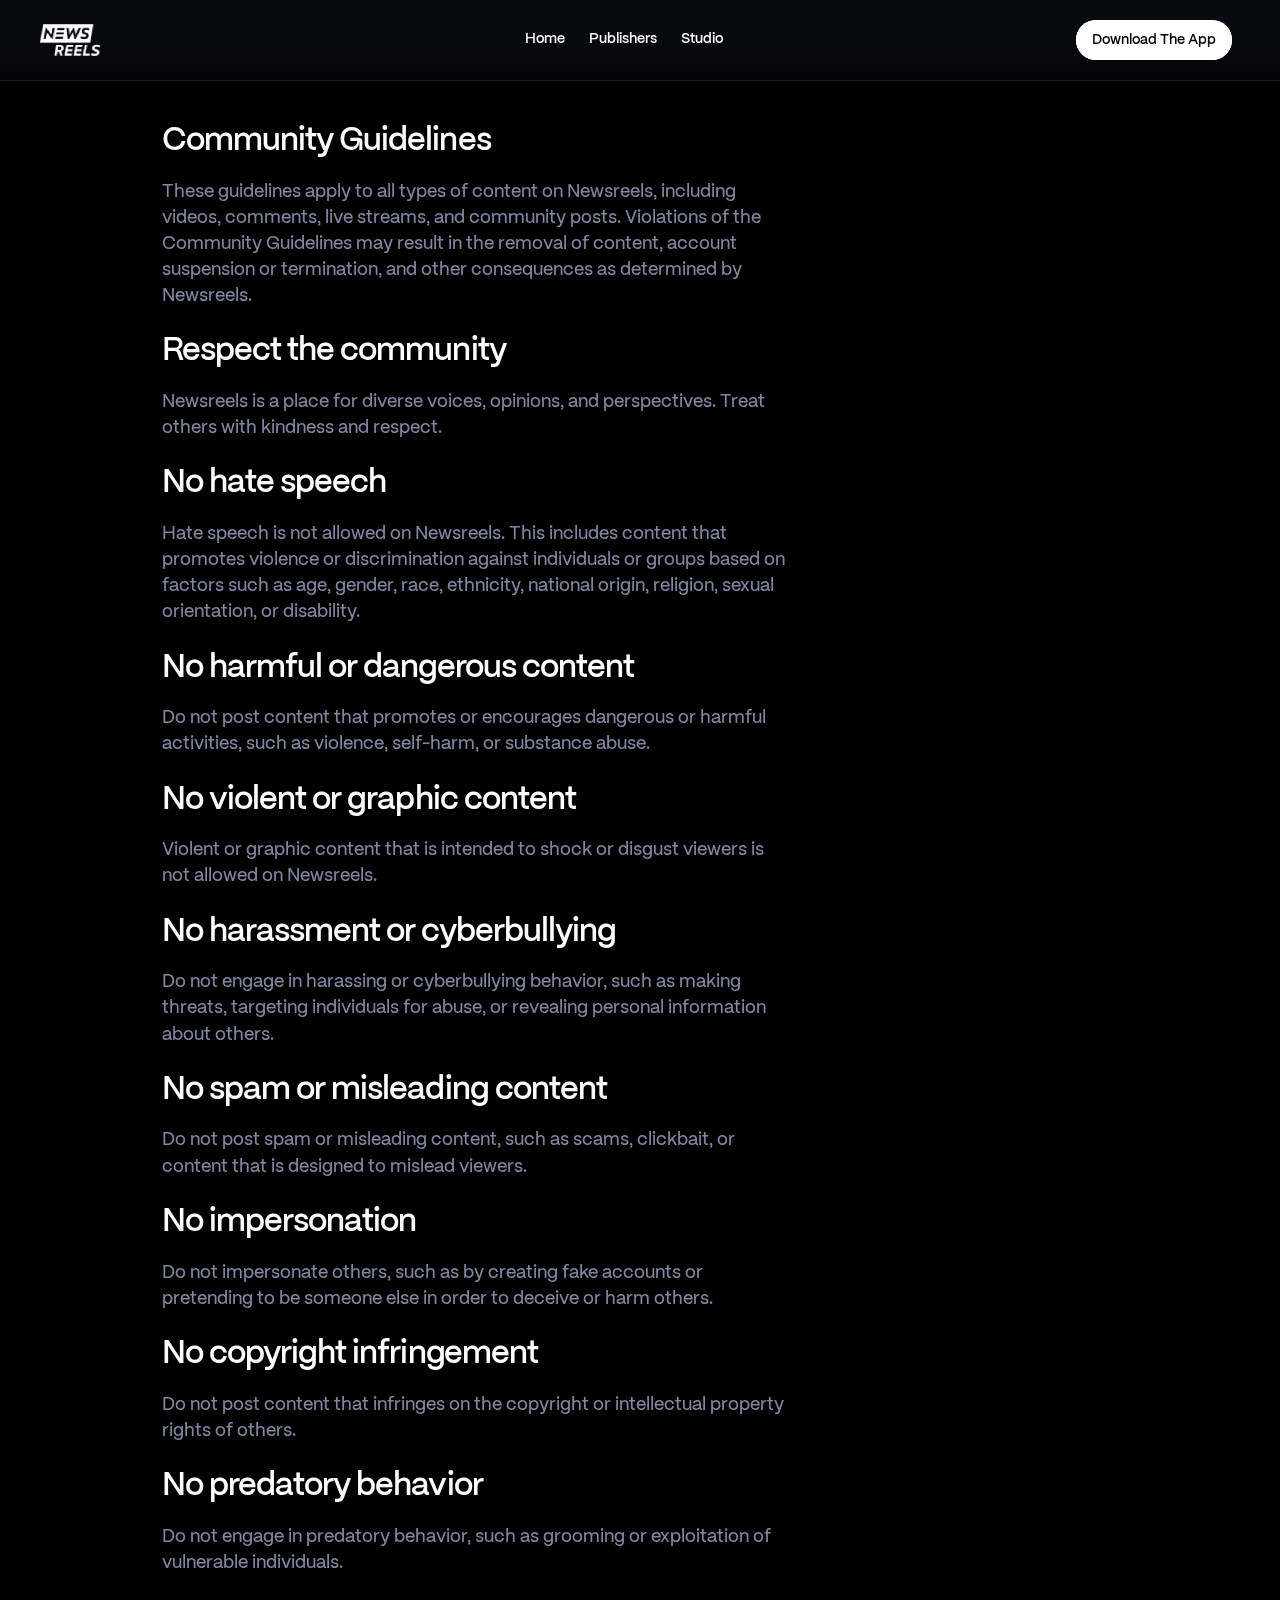
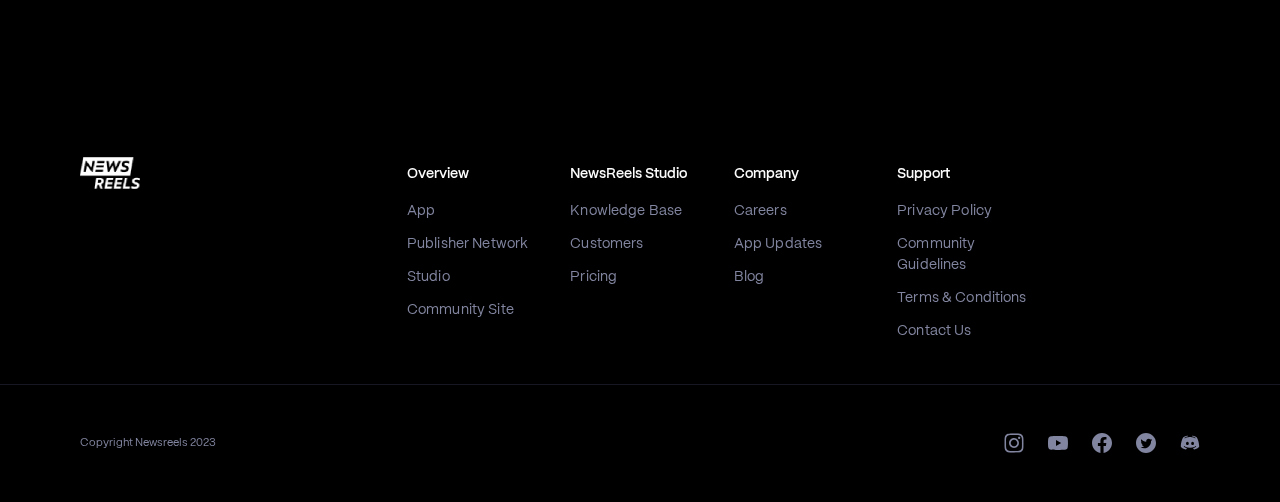
==== community-guidelines/index.html @ e334d799 "temp solution for redirection" ====
<html lang="en">

<head>
    <meta charset="utf-8">
    <meta name="viewport" content="width=device-width, initial-scale=1.0, viewport-fit=cover">
    <link rel="icon" href="/favicon.ico">
    <link rel="mask-icon" href="mask-icon.svg" color="#000000">
    <link rel="apple-touch-icon" href="/favicon.png">
    <link rel="manifest" href="manifest.json">
    <meta name="theme-color" content="#000000">
    <title>Newsreels | Community Guidelines</title>
    <meta name="robots" content="index,follow">
    <meta name="description"
        content="Newsreels.app is the world’s leading video review and collaboration platform. Share media, collect feedback, manage reviews, and deliver finished work faster — from anywhere in the world.">
    <meta name="twitter:card" content="summary_large_image">
    <meta name="twitter:site" content="@newsreels_india">
    <meta property="og:title" content="Next generation video collaboration">
    <meta property="og:description"
        content="Newsreels.app is the world’s leading video review and collaboration platform. Share media, collect feedback, manage reviews, and deliver finished work faster — from anywhere in the world.">
    <meta property="og:url" content="https://Newsreels.app/">
    <meta property="og:image"
        content="/images/s6lu43cv/production/2a1689998dfde4bb32e7f4e3f55be67344ce795b-1200x630.jpg?w=1200&amp;h=630&amp;fm=jpg&amp;q=60">
    <meta property="og:image:alt" content="Home">
    <meta property="og:image:width" content="1200">
    <meta property="og:image:height" content="630">
    <link rel="canonical" href="https://Newsreels.app/">
    <link rel="preload" as="image"
        href="/images/s6lu43cv/production/e1f54007fdf6ce570aa6dad107ea60a81a004acc-405x600.png?w=3840&amp;q=80&amp;auto=format&amp;dpr=1.2"
        media="(min-width: 0px)"
        imagesrcset="/images/s6lu43cv/production/e1f54007fdf6ce570aa6dad107ea60a81a004acc-405x600.png?w=405&amp;h=600&amp;q=80&amp;auto=format&amp;dpr=1.2 1x,/images/s6lu43cv/production/e1f54007fdf6ce570aa6dad107ea60a81a004acc-405x600.png?w=405&amp;h=600&amp;q=80&amp;auto=format&amp;dpr=2.4 2x"
        crossorigin="anonymous">
    <link rel="preload" as="image"
        href="/images/s6lu43cv/production/b1db420b0986bad2854ba1a53082260763f52e13-4x600.png?w=3840&amp;q=80&amp;auto=format&amp;dpr=1.2"
        media="(min-width: 0px)"
        imagesrcset="/images/s6lu43cv/production/b1db420b0986bad2854ba1a53082260763f52e13-4x600.png?w=4&amp;h=600&amp;q=80&amp;auto=format&amp;dpr=1.2 1x,/images/s6lu43cv/production/b1db420b0986bad2854ba1a53082260763f52e13-4x600.png?w=4&amp;h=600&amp;q=80&amp;auto=format&amp;dpr=2.4 2x"
        crossorigin="anonymous">
    <link rel="preload" as="image"
        href="/images/s6lu43cv/production/5ba1630c9fb9f3aa0423eec444d7df50e07ac8bb-405x600.png?w=3840&amp;q=80&amp;auto=format&amp;dpr=1.2"
        media="(min-width: 0px)"
        imagesrcset="/images/s6lu43cv/production/5ba1630c9fb9f3aa0423eec444d7df50e07ac8bb-405x600.png?w=405&amp;h=600&amp;q=80&amp;auto=format&amp;dpr=1.2 1x,/images/s6lu43cv/production/5ba1630c9fb9f3aa0423eec444d7df50e07ac8bb-405x600.png?w=405&amp;h=600&amp;q=80&amp;auto=format&amp;dpr=2.4 2x"
        crossorigin="anonymous">
    <link rel="preload" as="image"
        href="/images/s6lu43cv/production/67c473381c733f7e5dbd389b3861efcf4e22bb53-405x413.png?w=3840&amp;q=80&amp;auto=format&amp;dpr=1.2"
        media="(min-width: 0px)"
        imagesrcset="/images/s6lu43cv/production/67c473381c733f7e5dbd389b3861efcf4e22bb53-405x413.png?w=405&amp;h=413&amp;q=80&amp;auto=format&amp;dpr=1.2 1x,/images/s6lu43cv/production/67c473381c733f7e5dbd389b3861efcf4e22bb53-405x413.png?w=405&amp;h=413&amp;q=80&amp;auto=format&amp;dpr=2.4 2x"
        crossorigin="anonymous">
    <link rel="preload" as="image"
        href="/images/s6lu43cv/production/86d08804ba1630858ae73b3f94b5bfae6a801dfa-405x4.png?w=3840&amp;q=80&amp;auto=format&amp;dpr=1.2"
        media="(min-width: 0px)"
        imagesrcset="/images/s6lu43cv/production/86d08804ba1630858ae73b3f94b5bfae6a801dfa-405x4.png?w=405&amp;h=4&amp;q=80&amp;auto=format&amp;dpr=1.2 1x,/images/s6lu43cv/production/86d08804ba1630858ae73b3f94b5bfae6a801dfa-405x4.png?w=405&amp;h=4&amp;q=80&amp;auto=format&amp;dpr=2.4 2x"
        crossorigin="anonymous">
    <style>
        :root {
            --window-width: 1258px !important;
            --vh: 9.41px;
            --color-accent: var(--color-iris, var(--color-accent-default)) !important;
        }
    </style>
    <meta name="next-head-count" content="26">
    <link rel="preload" href="/fonts/FrameGothic-Regular.woff2" as="font" type="font/woff2" crossorigin="anonymous">
    <link rel="preload" href="/fonts/FrameGothic-Medium.woff2" as="font" type="font/woff2" crossorigin="anonymous">
    <link rel="preload" href="/fonts/FrameGothic-SemiBold.woff2" as="font" type="font/woff2" crossorigin="anonymous">
    <link href="" rel="preconnect" crossorigin="anonymous">
    <link rel="preload" href="/_next/static/css/97be53423e177a54.css" as="style">
    <link rel="stylesheet" href="/_next/static/css/97be53423e177a54.css" data-n-g="">
    <link rel="preload" href="/_next/static/css/7f69e7a1f38cecf5.css" as="style">
    <link rel="stylesheet" href="/_next/static/css/7f69e7a1f38cecf5.css" data-n-p=""><noscript data-n-css=""></noscript>
    <link rel="stylesheet" type="text/css" href="/_next/static/css/7e0dbac5d4361438.css">

</head>

<body data-new-gr-c-s-check-loaded="14.1101.0" data-gr-ext-installed="">
    <div id="__next">
        <header class="XwOOK" aria-label="Primary Navigation"
            style="--nav-filter:none; --nav-bg:var(--nav-gradient-when-unblurred); --nav-text-color:var(--nav-text-color-light); --banner-height:0px; translate: none; rotate: none; scale: none; transform: translate(0px, 0px);">
            <nav class="nIgk0">
                <div class="_OiKy">
                    <div class="F_Mcl"><a class="QZQv_" href="/">
                            <img src="/images/logo.png" alt="">
                        </a></div>
                    <div>
                        <label for="inputNavMain" class="__6gzTP "
                            style="translate: none; rotate: none; scale: none; transform: rotate(90deg);"><span
                                class="Fape_" style="height: 24px; width: 4px;"><span class="xJKVR"
                                    style="height: 4px;"></span></span><span class="Fape_"
                                style="height: 24px; width: 4px;"><span class="xJKVR"
                                    style="height: 4px;"></span></span><span class="Fape_"
                                style="height: 24px; width: 4px;"><span class="xJKVR"
                                    style="height: 4px;"></span></span><span class="Fape_"
                                style="height: 24px; width: 4px;"><span class="xJKVR"
                                    style="height: 4px;"></span></span>
                        </label>
                        <input type="checkbox" id="inputNavMain" class="hide inputNavMain" />
                        <div class="K8v-head">
                            <ul>
                                <li> <a href="/">Home</a> </li>
                                <li><a href="/publishers.html">Publishers</a> </li>
                                <li><a href="/studio.html">Studio</a> </li>
                            </ul>
                            <ul>
                                <li><a href="https://news.bullets.app/APWq/siteios"
                                        class="downloadLink __5gJr1 __1HBn2 OVArd mlegb N3RCw">Download The
                                        App</a></li>
                            </ul>
                        </div>
                    </div>
                    <ul class="__7wIyE">
                        <li><a href="/" aria-current="page" tabindex="0" class="iCujW Xsi5x ASNs_"><span
                                    class="h6oHQ">Home</span></a></li>
                        <li><a href="/publishers.html" aria-current="page" tabindex="0" class="iCujW Xsi5x ASNs_"><span
                                    class="h6oHQ">Publishers</span></a></li>
                        <li><a href="/studio.html" aria-current="page" tabindex="0" class="iCujW Xsi5x ASNs_"><span
                                    class="h6oHQ">Studio</span></a></li>
                        <li>
                    </ul>
                    <ul class="Wi_HN">
                        <li><a href="https://news.bullets.app/APWq/siteios"
                                class="downloadLink JPAgA __1HBn2 OVArd mlegb __30iHv pgyqc" target="_self"
                                rel="noreferrer">Download The App</a></li>
                    </ul>
                </div>
                <figure class="__3l9YJ"></figure>
            </nav>
        </header>
        <div class="__4ZFPN scrollable-container">

            <div class="__4ZFPN scrollable-container">
                <section class="Obelq">
                    <div class="fEFij rZjqm">
                        <div class="qs5ya XRK93 FdVA_ __5tIL1">
                            <div class="HyD3C FdVA_ DbFIs O3_ec">
                                <h1 class="__57oio fyTcj xPRrU">Community Guidelines</h1>
                                <p class="sIwVz k4YcQ mkMAT yzwZD">
                                    These guidelines apply to all types of content on Newsreels, including videos, comments, live streams, and community posts. Violations of the Community Guidelines may result in the removal of content, account suspension or termination, and other consequences as determined by Newsreels.
                                </p>

                                
                                <h5 class="__57oio fyTcj xPRrU">Respect the community</h5>
                                <p class="sIwVz k4YcQ mkMAT yzwZD">Newsreels is a place for diverse voices, opinions, and perspectives. Treat others with kindness 
                                    and respect.</p>

                                <h5 class="__57oio fyTcj xPRrU">No hate speech</h5>
                                <p class="sIwVz k4YcQ mkMAT yzwZD">Hate speech is not allowed on Newsreels. This includes content that promotes 
                                    violence or discrimination against individuals or groups based on factors such as age, gender, race, ethnicity, national 
                                    origin, religion, sexual orientation, or disability.</p>

                                <h5 class="__57oio fyTcj xPRrU">No harmful or dangerous content</h5>
                                <p class="sIwVz k4YcQ mkMAT yzwZD">Do not post content that promotes or encourages dangerous 
                                    or harmful activities, such as violence, self-harm, or substance abuse.</p>

                                <h5 class="__57oio fyTcj xPRrU">No violent or graphic content</h5>
                                <p class="sIwVz k4YcQ mkMAT yzwZD">Violent or graphic content that is intended to shock or 
                                    disgust viewers is not allowed on Newsreels.</p>

                                <h5 class="__57oio fyTcj xPRrU">No harassment or cyberbullying</h5>
                                <p class="sIwVz k4YcQ mkMAT yzwZD">Do not engage in harassing or cyberbullying behavior, 
                                    such as making threats, targeting individuals for abuse, or revealing personal information about others.</p>

                                <h5 class="__57oio fyTcj xPRrU">No spam or misleading content</h5>
                                <p class="sIwVz k4YcQ mkMAT yzwZD">Do not post spam or misleading content, such as scams, 
                                    clickbait, or content that is designed to mislead viewers.</p>

                                <h5 class="__57oio fyTcj xPRrU">No impersonation</h5>
                                <p class="sIwVz k4YcQ mkMAT yzwZD">Do not impersonate others, such as by creating fake accounts or 
                                    pretending to be someone else in order to deceive or harm others.</p>
    
                                <h5 class="__57oio fyTcj xPRrU">No copyright infringement</h5>
                                <p class="sIwVz k4YcQ mkMAT yzwZD">Do not post content that infringes on the copyright or intellectual 
                                    property rights of others.</p>
    
                                <h5 class="__57oio fyTcj xPRrU">No predatory behavior</h5>
                                <p class="sIwVz k4YcQ mkMAT yzwZD">Do not engage in predatory behavior, such as grooming or exploitation 
                                    of vulnerable individuals.</p>

                            </div>
                        </div>
                    </div>
                </section>

            </div>



            <footer class="__97GJI" style="--footer-progress:0rem;">
                <div class=" rZjqm" style="padding-bottom: 30px;">
                    <div class="Jjc49"><a href="/">
                            <img src="/images/logo.png" />
                        </a></div>
                    <div class="UBJ34 FdVA_">
                        <div class="PYONF">
                            <div class="__2nZtN"><a href="/" aria-current="page" class="bvBoQ OVArd">Overview</a>
                                <ul>
                                    <li><a href="/soon.html" aria-current="page" tabindex="0"
                                            class="dXD82 FCnI_">App</a></li>
                                    <li><a href="/publishers.html" aria-current="page" tabindex="0"
                                            class="dXD82 FCnI_">Publisher Network</a></li>
                                    <li><a href="/studio.html" aria-current="page" tabindex="0"
                                            class="dXD82 FCnI_">Studio</a></li>

                                    <li><a href="/soon.html" aria-current="page" tabindex="0"
                                            class="dXD82 FCnI_">Community Site</a></li>
                                </ul>
                            </div>
                            <div class="_zEHW">
                                <div class="hNFq9">
                                    <label for="Overview" class="P8Ll_ bvBoQ OVArd">Overview<svg viewBox="0 0 16 16"
                                            fill="none" class="IbGTM WfAdy">
                                            <path fill-rule="evenodd" clip-rule="evenodd"
                                                d="M8 11.5a.75.75 0 0 1-.53-.22l-5.5-5.5a.75.75 0 0 1 1.06-1.06L8 9.69l4.97-4.97a.75.75 0 1 1 1.06 1.06l-5.5 5.5a.75.75 0 0 1-.53.22Z"
                                                fill="#fff"></path>
                                        </svg></label>
                                    <input type="checkbox" class="hide targetInput" id="Overview">
                                    <div class="__0PEQU ilEyH" style="height: 0px;">
                                        <ul>

                                            <li><a href="/soon.html" aria-current="page" tabindex="-1"
                                                    class="dXD82 FCnI_">App</a></li>
                                            <li><a href="/publishers.html" aria-current="page" tabindex="-1"
                                                    class="dXD82 FCnI_">Publisher Network</a></li>
                                            <li><a href="/studio.html" aria-current="page" tabindex="-1"
                                                    class="dXD82 FCnI_">Studio</a></li>

                                            <li><a href="/soon.html" aria-current="page" tabindex="-1"
                                                    class="dXD82 FCnI_">Community Site</a></li>
                                        </ul>
                                    </div>
                                </div>
                            </div>
                        </div>
                        <div class="PYONF">
                            <div class="__2nZtN"><a href="/studio.html" aria-current="false" class="bvBoQ OVArd">
                                    NewsReels Studio</a>


                                <ul>
                                    <li><a href="/soon.html" aria-current="false" tabindex="0"
                                            class="dXD82 FCnI_">Knowledge Base</a></li>
                                    <li><a href="/soon.html" aria-current="false" tabindex="0"
                                            class="dXD82 FCnI_">Customers</a></li>
                                    <li><a href="/soon.html" aria-current="false" tabindex="0"
                                            class="dXD82 FCnI_">Pricing</a></li>

                                </ul>
                            </div>
                            <div class="_zEHW">
                                <div class="hNFq9">
                                    <label for="NewsReelsStudio" class="P8Ll_ bvBoQ OVArd"> NewsReels Studio<svg
                                            viewBox="0 0 16 16" fill="none" class="IbGTM WfAdy">
                                            <path fill-rule="evenodd" clip-rule="evenodd"
                                                d="M8 11.5a.75.75 0 0 1-.53-.22l-5.5-5.5a.75.75 0 0 1 1.06-1.06L8 9.69l4.97-4.97a.75.75 0 1 1 1.06 1.06l-5.5 5.5a.75.75 0 0 1-.53.22Z"
                                                fill="#fff"></path>
                                        </svg></label>
                                    <input type="checkbox" class="hide targetInput" id="NewsReelsStudio">
                                    <div class="__0PEQU ilEyH" style="height: 0px;">
                                        <ul>
                                            <li><a href="/soon.html" aria-current="false" tabindex="-1"
                                                    class="dXD82 FCnI_">Knowledge Base</a></li>
                                            <li><a href="/soon.html" aria-current="false" tabindex="-1"
                                                    class="dXD82 FCnI_">Customers</a></li>
                                            <li><a href="/soon.html" aria-current="false" tabindex="-1"
                                                    class="dXD82 FCnI_">Pricing</a></li>

                                        </ul>
                                    </div>
                                </div>
                            </div>
                        </div>
                        <div class="PYONF">
                            <div class="__2nZtN"><a href="/" aria-current="page" class="bvBoQ OVArd">Company</a>
                                <ul>
                                    <li><a href="/soon.html" aria-current="page" tabindex="0" class="dXD82 FCnI_"
                                            target="_blank" rel="noreferrer">Careers</a></li>
                                    <li><a href="/soon.html" aria-current="page" tabindex="0" class="dXD82 FCnI_"
                                            target="_self" rel="noreferrer">App Updates</a></li>
                                    <li><a href="/soon.html" aria-current="page" tabindex="0" class="dXD82 FCnI_"
                                            target="_self" rel="noreferrer">Blog</a></li>
                                </ul>
                            </div>
                            <div class="_zEHW">
                                <div class="hNFq9">
                                    <label for="Company" class="P8Ll_ bvBoQ OVArd">Company<svg viewBox="0 0 16 16"
                                            fill="none" class="IbGTM WfAdy">
                                            <path fill-rule="evenodd" clip-rule="evenodd"
                                                d="M8 11.5a.75.75 0 0 1-.53-.22l-5.5-5.5a.75.75 0 0 1 1.06-1.06L8 9.69l4.97-4.97a.75.75 0 1 1 1.06 1.06l-5.5 5.5a.75.75 0 0 1-.53.22Z"
                                                fill="#fff"></path>
                                        </svg></label>
                                    <input type="checkbox" class="hide targetInput" id="Company">
                                    <div class="__0PEQU ilEyH" style="height: 0px;">
                                        <ul>
                                            <li><a href="/soon.html" aria-current="page" tabindex="-1"
                                                    class="dXD82 FCnI_" target="_blank" rel="noreferrer">Careers</a>
                                            </li>
                                            <li><a href="/soon.html" aria-current="page" tabindex="-1"
                                                    class="dXD82 FCnI_" target="_self" rel="noreferrer">App Updates</a>
                                            </li>
                                            <li><a href="/soon.html" aria-current="page" tabindex="-1"
                                                    class="dXD82 FCnI_" target="_self" rel="noreferrer">Blog</a></li>
                                        </ul>
                                    </div>
                                </div>
                            </div>
                        </div>
                        <div class="PYONF">
                            <div class="__2nZtN"><a href="/soon.html" aria-current="false" class="bvBoQ OVArd"
                                    target="_self" rel="noreferrer">Support</a>

                                <ul>
                                    <li><a href="/privacy-policy.html" aria-current="false" tabindex="0"
                                            class="dXD82 FCnI_" target="_self" rel="noreferrer">Privacy Policy</a></li>
                                    <li><a href="/community-guidelines.html" aria-current="false" tabindex="0" class="dXD82 FCnI_"
                                        target="_self" rel="noreferrer">Community Guidelines</a>
                                    </li>
                                    <li><a href="/terms-conditions.html" aria-current="false" tabindex="0"
                                        class="dXD82 FCnI_" target="_self" rel="noreferrer">Terms & Conditions</a>
                                    </li>
                                    <li><a href="mailto:contact@newsreels.app" aria-current="false" tabindex="0"
                                            class="dXD82 FCnI_" target="_self" rel="noreferrer">Contact Us</a></li>
                                </ul>
                            </div>
                            <div class="_zEHW">
                                <div class="hNFq9">
                                    <label for="Support" class="P8Ll_ bvBoQ OVArd">Support<svg viewBox="0 0 16 16"
                                            fill="none" class="IbGTM WfAdy">
                                            <path fill-rule="evenodd" clip-rule="evenodd"
                                                d="M8 11.5a.75.75 0 0 1-.53-.22l-5.5-5.5a.75.75 0 0 1 1.06-1.06L8 9.69l4.97-4.97a.75.75 0 1 1 1.06 1.06l-5.5 5.5a.75.75 0 0 1-.53.22Z"
                                                fill="#fff"></path>
                                        </svg>
                                    </label>
                                    <input type="checkbox" class="hide targetInput" id="Support">
                                    <div class="__0PEQU ilEyH" style="height: 0px;">
                                        <ul>
                                            <li><a href="/privacy-policy.html" aria-current="false" tabindex="-1"
                                                    class="dXD82 FCnI_" target="_self" rel="noreferrer">Privacy Policy
                                                </a>
                                            </li>
                                            <li><a href="/community-guidelines.html" aria-current="false" tabindex="-1"
                                                class="dXD82 FCnI_" target="_self" rel="noreferrer">Community Guidelines
                                            </a>
                                            </li>
                                            <li><a href="/terms-conditions.html" aria-current="false" tabindex="-1"
                                                    class="dXD82 FCnI_" target="_self" rel="noreferrer">Terms and
                                                    Conditions </a>
                                            </li>
                                            <li><a href="mailto:contact@newsreels.app" aria-current="false"
                                                    tabindex="-1" class="dXD82 FCnI_" target="_self"
                                                    rel="noreferrer">Contact Us</a>
                                            </li>
                                        </ul>
                                    </div>
                                </div>
                            </div>
                        </div>
                    </div>
                </div>
                <div class="HwVQo rZjqm">
                    <div class="__8eNs1">
                        <div class="Snu6n">
                            <div class="__008cp VgSON"> Copyright Newsreels 2023 </div>
                        </div>
                    </div>
                    <div class="aA_by"><a target="_blank" href="https://www.instagram.com/newsreels.india"><svg
                                preserveAspectRatio="xMinYMid meet" width="16" height="16" viewBox="0 0 16 16"
                                fill="none" xmlns="http://www.w3.org/2000/svg" class="ftQAv">
                                <title>Frame IO instagram</title>
                                <g clip-path="url(#clip0_24_442)">
                                    <path
                                        d="M4.79027 0.304263C3.96567 0.343168 3.40256 0.474763 2.91028 0.668203C2.40079 0.866758 1.96896 1.1332 1.5393 1.56441C1.10964 1.99562 0.845058 2.42776 0.647898 2.93802C0.457093 3.43139 0.327823 3.99497 0.291398 4.82003C0.254973 5.6451 0.246913 5.9103 0.250943 8.01489C0.254973 10.1195 0.264273 10.3833 0.304263 11.2101C0.343633 12.0345 0.474763 12.5975 0.668203 13.0899C0.867068 13.5994 1.1332 14.0311 1.56457 14.4609C1.99593 14.8907 2.42776 15.1547 2.93926 15.3521C3.43216 15.5426 3.9959 15.6725 4.82081 15.7086C5.64572 15.7447 5.91123 15.7531 8.0152 15.7491C10.1192 15.7451 10.3841 15.7358 11.2107 15.6965C12.0373 15.6573 12.5973 15.5253 13.0899 15.3328C13.5994 15.1334 14.0314 14.8678 14.4609 14.4362C14.8904 14.0047 15.1548 13.5723 15.3518 13.0617C15.5428 12.5688 15.6725 12.0051 15.7083 11.1808C15.7444 10.3535 15.753 10.0894 15.7489 7.98513C15.7449 5.88085 15.7354 5.61704 15.6962 4.79058C15.657 3.96412 15.5257 3.40287 15.3324 2.91012C15.1333 2.40064 14.8674 1.96927 14.4362 1.53915C14.005 1.10902 13.5723 0.844748 13.0618 0.648208C12.5686 0.457403 12.0052 0.327358 11.1803 0.291708C10.3554 0.256058 10.0899 0.246913 7.98513 0.250943C5.88039 0.254973 5.61689 0.263963 4.79027 0.304263ZM4.88079 14.3144C4.12517 14.2815 3.71488 14.156 3.44146 14.0509C3.07938 13.9114 2.82146 13.7428 2.54897 13.4729C2.27648 13.2031 2.10908 12.9442 1.96772 12.5829C1.86155 12.3095 1.73367 11.8997 1.69833 11.144C1.65989 10.3273 1.65183 10.0821 1.64734 8.01303C1.64284 5.94394 1.65075 5.69904 1.68655 4.88203C1.71879 4.12703 1.84512 3.71628 1.95005 3.44301C2.08955 3.08047 2.25757 2.82301 2.52805 2.55068C2.79852 2.27834 3.0566 2.11063 3.41821 1.96927C3.69132 1.86263 4.10114 1.73584 4.85646 1.69988C5.67377 1.66113 5.91867 1.65338 7.98746 1.64889C10.0562 1.64439 10.3018 1.65214 11.1194 1.6881C11.8744 1.72096 12.2853 1.84605 12.5583 1.9516C12.9205 2.0911 13.1783 2.25866 13.4506 2.5296C13.7229 2.80054 13.8908 3.05768 14.0321 3.42007C14.1389 3.69241 14.2657 4.10207 14.3014 4.85785C14.3403 5.67517 14.3491 5.92022 14.3528 7.98885C14.3566 10.0575 14.3493 10.3032 14.3135 11.1199C14.2805 11.8755 14.1552 12.2859 14.05 12.5596C13.9105 12.9216 13.7423 13.1796 13.4717 13.4518C13.201 13.724 12.9433 13.8917 12.5815 14.0331C12.3087 14.1396 11.8984 14.2667 11.1437 14.3026C10.3264 14.3411 10.0815 14.3491 8.01195 14.3536C5.94239 14.3581 5.69826 14.3497 4.88095 14.3144M11.1987 3.85795C11.1991 4.0419 11.2539 4.22162 11.3564 4.3744C11.4588 4.52717 11.6043 4.64613 11.7744 4.71623C11.9444 4.78632 12.1315 4.80441 12.3118 4.7682C12.4922 4.73199 12.6577 4.64311 12.7876 4.5128C12.9174 4.38249 13.0057 4.2166 13.0412 4.03612C13.0768 3.85564 13.058 3.66867 12.9873 3.49885C12.9166 3.32904 12.7971 3.18402 12.6439 3.08212C12.4908 2.98022 12.3108 2.92603 12.1269 2.9264C11.8803 2.92689 11.644 3.0253 11.4699 3.19999C11.2959 3.37468 11.1983 3.61135 11.1987 3.85795M4.0207 8.00776C4.02504 10.2057 5.81002 11.9834 8.00745 11.9792C10.2049 11.975 11.9838 10.1902 11.9796 7.99226C11.9755 5.79436 10.19 4.0162 7.99226 4.02054C5.79452 4.02488 4.01651 5.81017 4.0207 8.00776ZM5.41663 8.00497C5.41562 7.49403 5.56614 6.99426 5.84917 6.56886C6.13219 6.14347 6.535 5.81155 7.00667 5.61509C7.47833 5.41862 7.99766 5.36644 8.49898 5.46512C9.00031 5.56381 9.46111 5.80894 9.82312 6.16952C10.1851 6.5301 10.4321 6.98992 10.5328 7.49085C10.6334 7.99178 10.5833 8.51131 10.3887 8.98375C10.1941 9.45619 9.86378 9.86031 9.43951 10.145C9.01524 10.4297 8.51607 10.5822 8.00513 10.5832C7.66586 10.584 7.32978 10.5178 7.01607 10.3886C6.70236 10.2594 6.41718 10.0697 6.17681 9.8303C5.93644 9.59087 5.74558 9.30644 5.61515 8.99325C5.48472 8.68006 5.41726 8.34424 5.41663 8.00497"
                                        fill="#81859F"></path>
                                </g>
                                <defs>
                                    <clipPath id="clip0_24_442">
                                        <rect width="15.5" height="15.5" fill="white" transform="translate(0.25 0.25)">
                                        </rect>
                                    </clipPath>
                                </defs>
                            </svg></a><a target="_blank" href="https://youtube.com/@newsreels_india"><svg
                                preserveAspectRatio="xMinYMid meet" id="a" xmlns="http://www.w3.org/2000/svg"
                                viewBox="0 0 16 16" class="ftQAv">
                                <title>Youtube</title>
                                <path
                                    d="M15.68,4.16c-.16-.72-.72-1.2-1.44-1.44-1.2-.32-6.24-.32-6.24-.32,0,0-5.04,0-6.24,.32-.72,.24-1.28,.72-1.44,1.44-.32,1.28-.32,3.84-.32,3.84,0,0,0,2.64,.32,3.84,.16,.72,.72,1.2,1.44,1.44,1.28,.32,6.24,.32,6.24,.32,0,0,5.04,0,6.24-.32,.72-.16,1.2-.72,1.44-1.44,.32-1.2,.32-3.84,.32-3.84,0,0,0-2.56-.32-3.84ZM6.4,10.4V5.68l4.16,2.4-4.16,2.32Z">
                                </path>
                            </svg></a><a target="_blank" href="https://www.facebook.com/newsreels.india"><svg
                                preserveAspectRatio="xMinYMid meet" width="16" height="16" viewBox="0 0 16 16"
                                fill="none" xmlns="http://www.w3.org/2000/svg" class="ftQAv">
                                <title>Facebook</title>
                                <g clip-path="url(#clip0_5_10)">
                                    <path
                                        d="M16 8C16 3.58172 12.4183 0 8 0C3.58172 0 0 3.58172 0 8C0 11.993 2.92547 15.3027 6.75 15.9028V10.3125H4.71875V8H6.75V6.2375C6.75 4.2325 7.94438 3.125 9.77172 3.125C10.647 3.125 11.5625 3.28125 11.5625 3.28125V5.25H10.5538C9.56 5.25 9.25 5.86672 9.25 6.49937V8H11.4688L11.1141 10.3125H9.25V15.9028C13.0745 15.3027 16 11.9931 16 8Z"
                                        fill="#81859F"></path>
                                </g>
                                <defs>
                                    <clipPath id="clip0_5_10">
                                        <rect width="16" height="16" fill="white"></rect>
                                    </clipPath>
                                </defs>
                            </svg></a><a target="_blank" href="https://twitter.com/newsreelsindia"><svg
                                preserveAspectRatio="xMinYMid meet" width="16" height="16" viewBox="0 0 16 16"
                                fill="none" xmlns="http://www.w3.org/2000/svg" class="ftQAv">
                                <title>Twitter</title>
                                <g clip-path="url(#clip0_5_12)">
                                    <path
                                        d="M16 8C16 12.42 12.42 16 8 16C3.58 16 0 12.42 0 8C0 3.58 3.58 0 8 0C12.42 0 16 3.58 16 8ZM6.536 12.22C10.084 12.22 12.024 9.28 12.024 6.732C12.024 6.648 12.024 6.564 12.02 6.484C12.396 6.212 12.724 5.872 12.984 5.484C12.64 5.636 12.268 5.74 11.876 5.788C12.276 5.548 12.58 5.172 12.724 4.72C12.352 4.94 11.94 5.1 11.5 5.188C11.148 4.812 10.648 4.58 10.092 4.58C9.028 4.58 8.164 5.444 8.164 6.508C8.164 6.66 8.18 6.808 8.216 6.948C6.612 6.868 5.192 6.1 4.24 4.932C4.076 5.216 3.98 5.548 3.98 5.9C3.98 6.568 4.32 7.16 4.84 7.504C4.524 7.496 4.228 7.408 3.968 7.264C3.968 7.272 3.968 7.28 3.968 7.288C3.968 8.224 4.632 9 5.516 9.18C5.356 9.224 5.184 9.248 5.008 9.248C4.884 9.248 4.764 9.236 4.644 9.212C4.888 9.98 5.6 10.536 6.444 10.552C5.784 11.068 4.952 11.376 4.048 11.376C3.892 11.376 3.74 11.368 3.588 11.348C4.432 11.9 5.448 12.22 6.536 12.22Z"
                                        fill="#81859F"></path>
                                </g>
                                <defs>
                                    <clipPath id="clip0_5_12">
                                        <rect width="16" height="16" fill="white"></rect>
                                    </clipPath>
                                </defs>
                            </svg></a>

                        <a target="_blank" href="https://discord.gg/45FVaJtr" class="ftQAv">
                            <svg xmlns="http://www.w3.org/2000/svg" viewBox="0 0 50 50">
                                <path
                                    d="M 41.625 10.769531 C 37.644531 7.566406 31.347656 7.023438 31.078125 7.003906 C 30.660156 6.96875 30.261719 7.203125 30.089844 7.589844 C 30.074219 7.613281 29.9375 7.929688 29.785156 8.421875 C 32.417969 8.867188 35.652344 9.761719 38.578125 11.578125 C 39.046875 11.867188 39.191406 12.484375 38.902344 12.953125 C 38.710938 13.261719 38.386719 13.429688 38.050781 13.429688 C 37.871094 13.429688 37.6875 13.378906 37.523438 13.277344 C 32.492188 10.15625 26.210938 10 25 10 C 23.789063 10 17.503906 10.15625 12.476563 13.277344 C 12.007813 13.570313 11.390625 13.425781 11.101563 12.957031 C 10.808594 12.484375 10.953125 11.871094 11.421875 11.578125 C 14.347656 9.765625 17.582031 8.867188 20.214844 8.425781 C 20.0625 7.929688 19.925781 7.617188 19.914063 7.589844 C 19.738281 7.203125 19.34375 6.960938 18.921875 7.003906 C 18.652344 7.023438 12.355469 7.566406 8.320313 10.8125 C 6.214844 12.761719 2 24.152344 2 34 C 2 34.175781 2.046875 34.34375 2.132813 34.496094 C 5.039063 39.605469 12.972656 40.941406 14.78125 41 C 14.789063 41 14.800781 41 14.8125 41 C 15.132813 41 15.433594 40.847656 15.621094 40.589844 L 17.449219 38.074219 C 12.515625 36.800781 9.996094 34.636719 9.851563 34.507813 C 9.4375 34.144531 9.398438 33.511719 9.765625 33.097656 C 10.128906 32.683594 10.761719 32.644531 11.175781 33.007813 C 11.234375 33.0625 15.875 37 25 37 C 34.140625 37 38.78125 33.046875 38.828125 33.007813 C 39.242188 32.648438 39.871094 32.683594 40.238281 33.101563 C 40.601563 33.515625 40.5625 34.144531 40.148438 34.507813 C 40.003906 34.636719 37.484375 36.800781 32.550781 38.074219 L 34.378906 40.589844 C 34.566406 40.847656 34.867188 41 35.1875 41 C 35.199219 41 35.210938 41 35.21875 41 C 37.027344 40.941406 44.960938 39.605469 47.867188 34.496094 C 47.953125 34.34375 48 34.175781 48 34 C 48 24.152344 43.785156 12.761719 41.625 10.769531 Z M 18.5 30 C 16.566406 30 15 28.210938 15 26 C 15 23.789063 16.566406 22 18.5 22 C 20.433594 22 22 23.789063 22 26 C 22 28.210938 20.433594 30 18.5 30 Z M 31.5 30 C 29.566406 30 28 28.210938 28 26 C 28 23.789063 29.566406 22 31.5 22 C 33.433594 22 35 23.789063 35 26 C 35 28.210938 33.433594 30 31.5 30 Z" />
                            </svg>
                        </a>

                    </div>
                </div>
            </footer>
            <style>
                .K8v-head .mlegb.N3RCw {
                    color: #000 !important;
                    text-align: center !important;
                }

                .K8v-head {
                    width: 100vw;
                    height: calc(100vh - 75px);
                    position: fixed;
                    top: -100vh;
                    right: 0;
                    left: 0;
                    bottom: 0;
                    display: grid;
                    padding: 0 40px;
                    align-items: center;
                    transition: top 0.5s;
                    background: #000;
                }

                input#inputNavMain:checked~.K8v-head {
                    top: calc(0vh + 75px);
                    transition-delay: 0s;
                }

                .K8v-head li a {
                    padding: var(--spacer-32) 0;
                    font-size: 1.4rem;
                    font-weight: 600;
                    line-height: .9;
                    display: block;
                    color: #fff;
                }

                @media screen and (max-width:700px) {
                    .__6SBOm.AFOr6.__3XpvL.FNZtS.FdVA_.unSbn {
                        display: block;
                    }

                    .__6SBOm.AFOr6.__3XpvL.FNZtS.FdVA_.unSbn>div {
                        margin-bottom: 10px;
                        max-height: 270px;
                    }
                }

                input.targetInput {
                    display: none;
                }

                input.targetInput:checked~div.__0PEQU {
                    height: 100% !important;
                }

                #inputNavMain {
                    display: none;
                }
            </style>
        </div>
    </div>

    <script src="/scripts/sub.js" type="text/javascript" charset="utf-8"></script>
</body>

</html>
---- _next/static/css/97be53423e177a54.css ----
:root {
    --color-alpha-grey-30: rgba(54, 56, 74, .2);
    --color-alpha-perano-10: rgba(189, 189, 244, .1);
    --color-alpha-cinder-50: rgba(13, 13, 24, .5);
    --color-alpha-hawkes-60: rgba(209, 209, 251, .6);
    --color-alpha-hawkes-20: rgba(209, 209, 251, .2);
    --color-alpha-black-5: rgba(0, 0, 0, .05);
    --color-alpha-black-10: rgba(0, 0, 0, .1);
    --color-alpha-black-20: rgba(0, 0, 0, .2);
    --color-alpha-black-30: rgba(0, 0, 0, .3);
    --color-alpha-black-40: rgba(0, 0, 0, .4);
    --color-alpha-black-50: rgba(0, 0, 0, .5);
    --color-alpha-black-60: rgba(0, 0, 0, .6);
    --color-alpha-black-70: rgba(0, 0, 0, .7);
    --color-alpha-black-80: rgba(0, 0, 0, .8);
    --color-alpha-black-90: rgba(0, 0, 0, .9);
    --color-alpha-black-100: #000;
    --color-alpha-dark-5: rgba(13, 13, 24, .05);
    --color-alpha-dark-10: rgba(13, 13, 24, .1);
    --color-alpha-dark-20: rgba(13, 13, 24, .2);
    --color-alpha-dark-30: rgba(13, 13, 24, .3);
    --color-alpha-dark-40: rgba(13, 13, 24, .4);
    --color-alpha-dark-50: rgba(13, 13, 24, .5);
    --color-alpha-dark-60: rgba(13, 13, 24, .6);
    --color-alpha-dark-70: rgba(13, 13, 24, .7);
    --color-alpha-dark-80: rgba(13, 13, 24, .8);
    --color-alpha-dark-90: rgba(13, 13, 24, .9);
    --color-alpha-light-5: hsla(0, 0%, 99%, .05);
    --color-alpha-light-10: hsla(0, 0%, 99%, .1);
    --color-alpha-light-15: hsla(0, 0%, 99%, .15);
    --color-alpha-light-20: hsla(0, 0%, 99%, .2);
    --color-alpha-light-30: hsla(0, 0%, 99%, .3);
    --color-alpha-light-40: hsla(0, 0%, 99%, .4);
    --color-alpha-light-50: hsla(0, 0%, 99%, .5);
    --color-alpha-light-60: hsla(0, 0%, 99%, .6);
    --color-alpha-light-70: hsla(0, 0%, 99%, .7);
    --color-alpha-light-80: hsla(0, 0%, 99%, .8);
    --color-alpha-light-90: hsla(0, 0%, 99%, .9);
    --color-grey-100: #fcfcfc;
    --color-grey-97: #f5f5f8;
    --color-grey-95: #f0f0f7;
    --color-grey-93: #e8e9f3;
    --color-grey-90: #dedfee;
    --color-grey-88: #d5d6ea;
    --color-grey-80: #c1c2d9;
    --color-grey-70: #a3a4bf;
    --color-grey-60: #81859f;
    --color-grey-50: #6a6b83;
    --color-grey-40: #4f5167;
    --color-grey-30: #36384a;
    --color-grey-20: #2e2f40;
    --color-grey-15: #252736;
    --color-grey-12: #1d1f2c;
    --color-grey-10: #161722;
    --color-grey-08: #12131d;
    --color-grey-05: #0d0d18;
    --color-grey-00: #000;
    --color-coral-dark: #e36b52;
    --color-coral-light: #fca493;
    --color-coral: #fc856d;
    --color-iris-dark: #632cda;
    --color-iris-light: #9f75f9;
    --color-iris: #8952fd;
    --color-electric-dark: #00b8b9;
    --color-electric-light: #87ffff;
    --color-electric: #47ebeb;
    --color-cobalt-dark: #5237f9;
    --color-cobalt-light: #6369ff;
    --color-cobalt-20: rgba(91, 83, 255, .2);
    --color-cobalt: #f43257;
    --spacer-4: 0.4rem;
    --spacer-6: 0.6rem;
    --spacer-8: 0.8rem;
    --spacer-12: 1.2rem;
    --spacer-16: 1.6rem;
    --spacer-18: 1.8rem;
    --spacer-20: 2rem;
    --spacer-24: 2.4rem;
    --spacer-28: 2.8rem;
    --spacer-32: 3.2rem;
    --spacer-40: 4rem;
    --spacer-48: 4.8rem;
    --spacer-54: 5.4rem;
    --spacer-64: 6.4rem;
    --spacer-88: 8.8rem;
    --spacer-96: 9.6rem;
    --spacer-124: 12.4rem;
    --spacer-160: 16rem;
    --spacer-192: 19.2rem;
    --spacer-240: 24rem;
    --spacer-320: 32rem;
    --spacer-480: 48rem
}

@font-face {
    font-family: Frame Gothic;
    font-style: normal;
    font-weight: 400;
    src: url(/fonts/FrameGothic-Regular.eot);
    src: url(/fonts/FrameGothic-Regular.eot?#iefix) format("embedded-opentype"), url(/fonts/FrameGothic-Regular.woff2) format("woff2"), url(/fonts/FrameGothic-Regular.woff) format("woff"), url(/fonts/FrameGothic-Regular.ttf) format("truetype")
}

@font-face {
    font-family: Frame Gothic;
    font-style: normal;
    font-weight: 500;
    src: url(/fonts/FrameGothic-Medium.eot);
    src: url(/fonts/FrameGothic-Medium.eot?#iefix) format("embedded-opentype"), url(/fonts/FrameGothic-Medium.woff2) format("woff2"), url(/fonts/FrameGothic-Medium.woff) format("woff"), url(/fonts/FrameGothic-Medium.ttf) format("truetype")
}

@font-face {
    font-family: Frame Gothic;
    font-style: normal;
    font-weight: 600;
    src: url(/fonts/FrameGothic-SemiBold.eot);
    src: url(/fonts/FrameGothic-SemiBold.eot?#iefix) format("embedded-opentype"), url(/fonts/FrameGothic-SemiBold.woff2) format("woff2"), url(/fonts/FrameGothic-SemiBold.woff) format("woff"), url(/fonts/FrameGothic-SemiBold.ttf) format("truetype")
}

a,
abbr,
acronym,
address,
applet,
article,
aside,
audio,
b,
big,
blockquote,
body,
canvas,
caption,
center,
cite,
code,
dd,
del,
details,
dfn,
div,
dl,
dt,
em,
embed,
fieldset,
figcaption,
figure,
footer,
form,
h1,
h2,
h3,
h4,
h5,
h6,
header,
hgroup,
html,
i,
iframe,
img,
ins,
kbd,
label,
legend,
li,
mark,
menu,
nav,
object,
ol,
output,
p,
pre,
q,
ruby,
s,
samp,
section,
small,
span,
strike,
strong,
sub,
summary,
sup,
table,
tbody,
td,
tfoot,
th,
thead,
time,
tr,
tt,
u,
ul,
var,
video {
    padding: 0;
    border: 0;
    margin: 0;
    font: inherit;
    font-size: 100%;
    vertical-align: baseline
}

article,
aside,
details,
figcaption,
figure,
footer,
header,
hgroup,
menu,
nav,
section {
    display: block
}

body {
    line-height: 1
}

ol,
ul {
    list-style: none
}

blockquote,
q {
    quotes: none
}

a,
button {
    cursor: pointer
}

blockquote:after,
blockquote:before,
q:after,
q:before {
    content: "";
    content: none
}

table {
    border-collapse: collapse;
    border-spacing: 0
}

:root {
    --transparent: transparent;
    --color-accent-default: var(--color-iris);
    --color-accent: var(--color-accent-default);
    --font-size-base: 1.6rem;
    --font-main: "Frame Gothic", sans-serif;
    --font-secondary: "Frame Gothic", sans-serif;
    --z-index-background-color: -10;
    --z-index-neg: -1;
    --z-index-0: 0;
    --z-index-1: 1;
    --z-index-2: 2;
    --z-index-3: 3;
    --z-index-4: 4;
    --z-index-5: 5;
    --z-index-10: 10;
    --z-index-nav: 100;
    --z-index-max: 105;
    --z-index-modal: 110;
    --hover-card-hover-gradient: linear-gradient(0deg, rgba(0, 0, 0, .95) 37.25%, rgba(0, 0, 0, .26) 150.4%);
    --hover-card-category-gradient: linear-gradient(0deg, rgba(0, 0, 0, .63) 16.07%, rgba(0, 0, 0, .234) 56.98%);
    --hover-card-asymmetrical-hover-gradient: linear-gradient(0deg, rgba(0, 0, 0, .8) 16.07%, rgba(0, 0, 0, .208) 56.98%);
    --bento-glass-integrations-1: linear-gradient(221deg, #42545d, #203643 29%, #1c2935 45%, #1b242f 64%, #191d27 83%, #171820);
    --bento-glass-integrations-2: linear-gradient(226deg, #2e3d48 6%, #203643 18%, #1b242f 51%, #191d27 82%, #171820);
    --bento-glass-integrations-3: linear-gradient(208deg, #1e2e3a, #1c2833 19%, #1b242f 40%, #191d26 69%, #171820 88%, #171820);
    --bento-glass-integrations-4: linear-gradient(194deg, #1e2e3a, #1c2833 25%, #1b242f 38%, #191d26 69%, #171820 88%, #171820);
    --bento-hover-gradient: linear-gradient(47.17deg, #181821 7.98%, #1c2631 150.39%);
    --bento-glass-sub-integrations-1: linear-gradient(165.45deg, #272834 8.67%, #16171f 62.25%), linear-gradient(0deg, rgba(54, 56, 70, .2), rgba(54, 56, 70, .2));
    --bento-glass-sub-integrations-2: linear-gradient(165.45deg, #272834 8.67%, #16171f 62.25%), linear-gradient(0deg, rgba(54, 56, 70, .2), rgba(54, 56, 70, .2));
    --bento-glass-sub-integrations-3: linear-gradient(165.45deg, #272834 8.67%, #16171f 62.25%), linear-gradient(0deg, rgba(54, 56, 70, .2), rgba(54, 56, 70, .2));
    --bento-glass-sub-integrations-4: linear-gradient(165.45deg, #272834 8.67%, #16171f 62.25%), linear-gradient(0deg, rgba(54, 56, 70, .2), rgba(54, 56, 70, .2));
    --pricing-overview-gradient: linear-gradient(180deg, rgba(13, 13, 24, 0), #0c0c17 90.75%);
    --bento-border: 1px solid rgba(54, 56, 70, .2);
    --card-box-shadow: 84.6801px 149.711px 80px rgba(0, 0, 0, .21), 54.8852px 97.0347px 46.8519px rgba(0, 0, 0, .159), 32.6175px 57.6663px 25.4815px rgba(0, 0, 0, .128), 16.936px 29.9421px 13px rgba(0, 0, 0, .105), 6.89986px 12.1986px 6.51852px rgba(0, 0, 0, .082), 1.56815px 2.77242px 3.14815px rgba(0, 0, 0, .051);
    --card-small-box-shadow: 32.6175px 57.6663px 25.4815px rgba(0, 0, 0, .218), 16.936px 29.9421px 13px rgba(0, 0, 0, .155), 6.89986px 12.1986px 6.51852px rgba(0, 0, 0, .122), 1.56815px 2.77242px 3.14815px rgba(0, 0, 0, .051);
    --carousel-arrow-box-shadow: 5px 7px 18px rgba(0, 0, 0, .1), 0 8px 21px rgba(1, 0, 19, .15);
    --faq-box-shadow: 57.4265px 55.6974px 109px rgba(0, 0, 0, .38), 29.0722px 28.1968px 47.5172px rgba(0, 0, 0, .257), 11.4853px 11.1395px 17.7125px rgba(0, 0, 0, .19);
    --fancy-testimonial-gradient: linear-gradient(70.41deg, #5d3730 -52%, #8b5f4d 26.88%, #343357 75%);
    --fullwidthimage-text-gradient: linear-gradient(180deg, transparent 0.46%, rgba(0, 0, 0, .6) 18%, #000 48%);
    --integrations-table-background-gradient: linear-gradient(180deg, rgba(0, 0, 0, .75) 63.36%, rgba(3, 4, 4, 0) 107.65%);
    --pricing-card-gradient: linear-gradient(357.01deg, rgba(0, 0, 0, .5) 1.77%, rgba(0, 0, 0, .5) 62.88%, rgba(37, 36, 56, .5) 99.72%);
    --carousel-gradient: linear-gradient(0deg, rgba(0, 0, 0, .4), rgba(0, 0, 0, .4)), linear-gradient(73.81deg, rgba(0, 0, 0, .5) 16.66%, transparent 52.25%);
    --carousel-gradient-light: linear-gradient(0deg, rgba(0, 0, 0, .2), rgba(0, 0, 0, .2)), linear-gradient(73.81deg, rgba(0, 0, 0, .5) 16.66%, transparent 52.25%);
    --carousel-gradient-heavy: linear-gradient(0deg, rgba(0, 0, 0, .6), rgba(0, 0, 0, .6)), linear-gradient(73.81deg, rgba(0, 0, 0, .5) 16.66%, transparent 52.25%);
    --carousel-gradient-mobile: linear-gradient(0deg, rgba(0, 0, 0, .3), rgba(0, 0, 0, .3)), linear-gradient(73.81deg, rgba(0, 0, 0, .5) 16.66%, transparent 52.25%);
    --carousel-gradient-mobile-light: linear-gradient(0deg, rgba(0, 0, 0, .2), rgba(0, 0, 0, .2)), linear-gradient(73.81deg, rgba(0, 0, 0, .5) 16.66%, transparent 52.25%);
    --carousel-gradient-mobile-heavy: linear-gradient(0deg, rgba(0, 0, 0, .6), rgba(0, 0, 0, .6)), linear-gradient(73.81deg, rgba(0, 0, 0, .5) 16.66%, transparent 52.25%);
    --fullscreen-video-gradient: linear-gradient(0deg, rgba(0, 0, 0, .5), rgba(0, 0, 0, .5));
    --fullscreen-video-gradient-light: linear-gradient(0deg, rgba(0, 0, 0, .3), rgba(0, 0, 0, .3));
    --fullscreen-video-gradient-heavy: linear-gradient(0deg, rgba(0, 0, 0, .8), rgba(0, 0, 0, .8));
    --hero-gradient-light: linear-gradient(18.61deg, rgba(0, 0, 0, .504) 21.85%, transparent 73.55%);
    --hero-gradient-medium: linear-gradient(18.61deg, rgba(0, 0, 0, .672) 21.85%, transparent 73.55%);
    --hero-gradient-heavy: linear-gradient(18.61deg, rgba(0, 0, 0, .84) 21.85%, transparent 73.55%);
    --hero-gradient-super-heavy: linear-gradient(0.59deg, rgba(0, 0, 0, .9) 11.21%, transparent 72.19%);
    --hero-center-gradient-heavy: linear-gradient(0deg, rgba(0, 0, 0, .6), rgba(0, 0, 0, .6)), linear-gradient(11.73deg, rgba(0, 0, 0, .42) 19.31%, rgba(0, 0, 0, .105) 91.4%);
    --hero-center-gradient-light: linear-gradient(0deg, rgba(0, 0, 0, .2), rgba(0, 0, 0, .2)), linear-gradient(11.73deg, rgba(0, 0, 0, .42) 19.31%, rgba(0, 0, 0, .105) 91.4%);
    --hero-center-gradient-medium: linear-gradient(0deg, rgba(0, 0, 0, .4), rgba(0, 0, 0, .4)), linear-gradient(11.73deg, rgba(0, 0, 0, .42) 19.31%, rgba(0, 0, 0, .105) 91.4%);
    --hero-center-gradient-super-heavy: linear-gradient(0deg, rgba(0, 0, 0, .8), rgba(0, 0, 0, .8)), linear-gradient(11.73deg, rgba(0, 0, 0, .42) 19.31%, rgba(0, 0, 0, .105) 91.4%);
    --speedbump-gradient-light: linear-gradient(59.29deg, rgba(0, 0, 0, .4) 33.18%, rgba(0, 0, 0, .1) 74.23%);
    --speedbump-gradient-medium: linear-gradient(59.29deg, rgba(0, 0, 0, .6) 33.18%, rgba(0, 0, 0, .1) 74.23%);
    --speedbump-gradient-heavy: linear-gradient(59.29deg, rgba(0, 0, 0, .8) 33.18%, rgba(0, 0, 0, .1) 74.23%);
    --speedbump-gradient-super-heavy: linear-gradient(59.29deg, rgba(0, 0, 0, .9) 33.18%, rgba(0, 0, 0, .1) 74.23%);
    --speedbump-gradient-light-full-bleed: linear-gradient(55.12deg, rgba(0, 0, 0, .472) -4.95%, transparent 132.71%);
    --speedbump-gradient-medium-full-bleed: linear-gradient(55.12deg, rgba(0, 0, 0, .672) -4.95%, transparent 132.71%);
    --speedbump-gradient-heavy-full-bleed: linear-gradient(55.12deg, rgba(0, 0, 0, .802) -4.95%, transparent 132.71%);
    --speedbump-gradient-super-heavy-full-bleed: linear-gradient(55.12deg, rgba(0, 0, 0, .902) -4.95%, transparent 132.71%);
    --speedbump-gradient-light-alt: linear-gradient(0deg, rgba(0, 0, 0, .1), rgba(0, 0, 0, .1)), linear-gradient(220.32deg, transparent 53.82%, rgba(0, 0, 0, .4) 74.91%);
    --speedbump-gradient-medium-alt: linear-gradient(0deg, rgba(0, 0, 0, .1), rgba(0, 0, 0, .1)), linear-gradient(220.32deg, transparent 53.82%, rgba(0, 0, 0, .6) 74.91%);
    --speedbump-gradient-heavy-alt: linear-gradient(0deg, rgba(0, 0, 0, .1), rgba(0, 0, 0, .1)), linear-gradient(220.32deg, transparent 53.82%, rgba(0, 0, 0, .8) 74.91%);
    --speedbump-gradient-super-heavy-alt: linear-gradient(0deg, rgba(0, 0, 0, .1), rgba(0, 0, 0, .1)), linear-gradient(220.32deg, transparent 53.82%, rgba(0, 0, 0, .9) 74.91%)
}

@media (min-width:601px) {
    :root {
        --speedbump-gradient-light-alt: linear-gradient(0deg, rgba(0, 0, 0, .1), rgba(0, 0, 0, .1)), linear-gradient(220.32deg, transparent 48.79%, rgba(0, 0, 0, .4) 68.72%);
        --speedbump-gradient-medium-alt: linear-gradient(0deg, rgba(0, 0, 0, .1), rgba(0, 0, 0, .1)), linear-gradient(220.32deg, transparent 48.79%, rgba(0, 0, 0, .6) 68.72%);
        --speedbump-gradient-heavy-alt: linear-gradient(0deg, rgba(0, 0, 0, .1), rgba(0, 0, 0, .1)), linear-gradient(220.32deg, transparent 48.79%, rgba(0, 0, 0, .8) 68.72%);
        --speedbump-gradient-super-heavy-alt: linear-gradient(0deg, rgba(0, 0, 0, .1), rgba(0, 0, 0, .1)), linear-gradient(220.32deg, transparent 48.79%, rgba(0, 0, 0, .9) 68.72%)
    }
}

@media (min-width:961px) {
    :root {
        --speedbump-gradient-light-alt: linear-gradient(0deg, rgba(0, 0, 0, .1), rgba(0, 0, 0, .1)), linear-gradient(218.52deg, transparent 49.46%, rgba(0, 0, 0, .4) 77.35%);
        --speedbump-gradient-medium-alt: linear-gradient(0deg, rgba(0, 0, 0, .1), rgba(0, 0, 0, .1)), linear-gradient(218.52deg, transparent 49.46%, rgba(0, 0, 0, .6) 77.35%);
        --speedbump-gradient-heavy-alt: linear-gradient(0deg, rgba(0, 0, 0, .1), rgba(0, 0, 0, .1)), linear-gradient(218.52deg, transparent 49.46%, rgba(0, 0, 0, .8) 77.35%);
        --speedbump-gradient-super-heavy-alt: linear-gradient(0deg, rgba(0, 0, 0, .1), rgba(0, 0, 0, .1)), linear-gradient(218.52deg, transparent 49.46%, rgba(0, 0, 0, .9) 77.35%)
    }
}

:root {
    --text-with-components-gradient-light: linear-gradient(354.42deg, var(--color-alpha-black-100) 5%, rgba(0, 0, 0, .4) 22.76%, transparent 79.93%);
    --text-with-components-gradient-medium: linear-gradient(354.42deg, var(--color-alpha-black-100) 5%, rgba(0, 0, 0, .6) 22.76%, transparent 79.93%);
    --text-with-components-gradient-heavy: linear-gradient(354.42deg, var(--color-alpha-black-100) 5%, rgba(0, 0, 0, .8) 22.76%, transparent 79.93%);
    --text-with-components-gradient-super-heavy: linear-gradient(354.42deg, var(--color-alpha-black-100) 5%, #000 22.76%, transparent 79.93%);
    --video-playlist-gradient: linear-gradient(180deg, transparent, rgba(0, 0, 0, .4));
    --video-playlist-gradient-light: linear-gradient(180deg, transparent, rgba(0, 0, 0, .2));
    --video-playlist-gradient-heavy: linear-gradient(180deg, transparent, rgba(0, 0, 0, .6));
    --nav-gradient-when-blurred: linear-gradient(180deg, rgba(13, 13, 24, .7) 50%, rgba(13, 13, 24, .3));
    --nav-gradient-when-unblurred: linear-gradient(180deg, rgba(0, 0, 0, .9) 50%, rgba(0, 0, 0, .5));
    --carousel-overlay-gradient: linear-gradient(270deg, #000 -1.26%, transparent 15.94%), linear-gradient(270deg, rgba(0, 0, 0, .553) 1.75%, rgba(0, 0, 0, .553) 9.43%, rgba(0, 0, 0, .488));
    --image-sequence-gradient: linear-gradient(30.53deg, rgba(0, 0, 0, .9) 41.93%, rgba(0, 0, 0, .234) 63.18%), linear-gradient(360deg, rgba(0, 0, 0, .92) 15.86%, transparent 56.66%);
    --stat-gradient-enterprise: linear-gradient(155.1deg, #fcfcfc -2.85%, hsla(0, 0%, 99%, 0) 78.46%), linear-gradient(180deg, #363846 26.79%, rgba(54, 56, 70, 0) 93.45%);
    --global-max-width: 41rem;
    --window-width: 100vw;
    --nav-height: 7.2rem;
    --nav-height-padded: calc(var(--nav-height) + var(--spacer-12));
    --border-radius-2: 0.2rem;
    --border-radius-5: 0.5rem;
    --border-radius-8: 0.8rem;
    --border-radius-12: 1.2rem;
    --border-radius-16: 1.6rem;
    --border-radius-20: 2rem;
    --border-radius-40: 4rem;
    --border-radius-large: min(4vw, 4rem);
    --icons-border-radius: 22%;
    --card-border-radius: 2rem;
    --testimonial-card-radius: 1.2rem;
    --top-rounded-module-border-radius: var(--border-radius-40) var(--border-radius-40) 0 0;
    --bottom-rounded-module-border-radius: 0 0 var(--border-radius-40) var(--border-radius-40);
    --default-card-hover-scale-amount: 0.02;
    --bento-card-hover-scale-amount: 0.05;
    --grid-max-content-width: var(--global-max-width);
    --grid-gutter-size: 24px;
    --grid-margin-size: var(--grid-gutter-size);
    --grid-number-of-columns: 4
}

@media (min-width:961px) {
    :root {
        --global-max-width: 112rem;
        --nav-height: 8rem;
        --grid-number-of-columns: 14;
        --grid-margin-size: var(--spacer-64)
    }
}

@media (min-width:1241px) {
    :root {
        --grid-margin-size: var(--grid-gutter-size);
        --top-rounded-module-border-radius: var(--border-radius-large) var(--border-radius-large) 0 0;
        --bottom-rounded-module-border-radius: 0 0 var(--border-radius-large) var(--border-radius-large)
    }
}

:root {
    --grid-computed-margin-width: max(var(--grid-margin-size), var(--grid-gutter-size), (var(--window-width) - var(--grid-max-content-width))/2);
    --grid-computed-column-width: calc(min(var(--window-width) - 2 * var(--grid-computed-margin-width), var(--grid-max-content-width))/var(--grid-number-of-columns) - var(--grid-gutter-size)*(var(--grid-number-of-columns) - 1)/var(--grid-number-of-columns));
    --grid-computed-full-width: calc(var(--grid-gutter-size)*(var(--grid-number-of-columns) - 1) + var(--grid-computed-column-width)*var(--grid-number-of-columns) + var(--grid-computed-margin-width)*2);
    --grid-computed-inner-width: calc(var(--grid-gutter-size)*(var(--grid-number-of-columns) - 1) + var(--grid-computed-column-width)*var(--grid-number-of-columns));
    --duration-60ms: 0.06s;
    --duration-150ms: 0.15s;
    --duration-200ms: 0.2s;
    --duration-300ms: 0.3s;
    --duration-400ms: 0.4s;
    --duration-500ms: 0.5s;
    --duration-600ms: 0.6s;
    --ease-in: cubic-bezier(0.49, 0.025, 0.65, 0.65);
    --ease-out: cubic-bezier(0.28, 0.44, 0.49, 1);
    --ease-in-out: cubic-bezier(0.49, 0.025, 0.49, 1);
    --ease-micro-bounce: cubic-bezier(0, 0.44, 0.6, 1);
    --ease-default: cubic-bezier(0.25, 0.1, 0.25, 1);
    --ease-basic-butter: cubic-bezier(0.42, 0, 0.28, 0.99);
    --ease-embellishment: cubic-bezier(0.42, 0, 0, 1);
    --studio-display-aspect-ratio: 1.725;
    --macbook-pro-aspect-ratio: 154/100
}

html {
    background-color: var(--color-grey-00);
    color: var(--color-grey-100);
    font-size: 62.5%;
    -moz-font-smoothing: antialiased;
    -webkit-font-smoothing: antialiased
}

@media (min-width:374px) {
    html {
        font-size: min(72.5%, calc(62.5% + .25vw - .935px))
    }
}

@media (min-width:960px) {
    html {
        font-size: 62.5%
    }
}

@media (min-width:1920px) {
    html {
        font-size: min(72.5%, calc(62.5% + .25vw - 4.8px))
    }
}

#__next {
    width: 100%;
    min-height: 100vh;
    min-height: -webkit-fill-available;
    min-height: -moz-available;
    min-height: stretch;
    font-family: Frame Gothic, sans-serif;
    font-family: var(--font-main);
    font-size: 1.6rem;
    font-size: var(--font-size-base)
}

.older-safari .scrollable-container {
    contain: unset
}

#intercom-container,
#intercom-css-container,
#intercom-frame,
.intercom-app,
.intercom-lightweight-app {
    display: none !important
}

#modal {
    position: fixed;
    z-index: 110;
    z-index: var(--z-index-modal);
    top: 0;
    left: 0
}

select {
    border: 0;
    -webkit-appearance: none;
    -moz-appearance: none;
    appearance: none
}

button {
    padding: 0;
    border: 0;
    background-color: transparent;
    color: var(--color-grey-100)
}

em,
i {
    font-style: normal
}

a {
    color: inherit;
    font-family: inherit;
    font-size: inherit;
    font-weight: inherit;
    letter-spacing: inherit;
    line-height: inherit;
    text-decoration: inherit
}

input[type=number],
input[type=number]::-webkit-inner-spin-button,
input[type=number]::-webkit-outer-spin-button {
    -webkit-appearance: none;
    -moz-appearance: textfield
}

input[type=number]::-webkit-inner-spin-button:focus,
input[type=number]::-webkit-inner-spin-button:hover,
input[type=number]::-webkit-outer-spin-button:focus,
input[type=number]::-webkit-outer-spin-button:hover,
input[type=number]:focus,
input[type=number]:hover {
    -moz-appearance: number-input
}

input:-webkit-autofill,
input:-webkit-autofill:focus,
input:-webkit-autofill:hover,
select:-webkit-autofill,
select:-webkit-autofill:focus,
select:-webkit-autofill:hover,
textarea:-webkit-autofill,
textarea:-webkit-autofill:focus,
textarea:-webkit-autofill:hover {
    transition-delay: 99999s
}

* {
    box-sizing: border-box;
    -webkit-tap-highlight-color: rgba(0, 0, 0, 0)
}

:focus {
    outline: none
}

a:focus:not(:focus-visible),
button:focus:not(:focus-visible) {
    outline: 0
}

a:focus-visible,
button:focus-visible {
    outline: 1px dotted var(--color-grey-100)
}

.noScroll {
    position: fixed;
    width: 100%
}

.noScroll #__next {
    min-height: 100vh;
    min-height: calc(var(--vh, 1vh)*100)
}

.noSmoothScroll {
    scroll-behavior: auto
}

.visuallyHidden {
    position: absolute;
    overflow: hidden;
    width: 1px;
    height: 1px;
    padding: 0;
    border: 0;
    margin: -1px;
    clip: rect(0 0 0 0)
}

.cZfIg {
    position: relative;
    display: flex;
    width: 2.3rem;
    justify-content: center
}

.cZfIg svg {
    width: 100%;
    height: 100%
}

.__48v1i {
    --default-icon-size: 4rem;
    --animation-duration: var(--duration-400ms);
    position: relative;
    display: flex;
    width: calc(var(--default-icon-size)/2.5);
    width: calc(var(--icon-size, var(--default-icon-size))/2.5);
    height: var(--default-icon-size);
    height: var(--icon-size, var(--default-icon-size));
    transform: translate3d(calc(var(--arrow-offset)*0*1rem), 0, 0);
    transform: translate3d(calc(var(--arrow-offset)*var(--button-hover-progress, 0)*1rem), 0, 0);
    transition: transform var(--animation-duration) var(--ease-micro-bounce);
    --tail-width: calc(var(--icon-size, var(--default-icon-size))/3);
    --arrow-offset: 0.85
}

.__48v1i.kzwkJ {
    transform: translate3d(calc(var(--arrow-offset)*-1*0*1rem), 0, 0) rotate(180deg);
    transform: translate3d(calc(var(--arrow-offset)*-1*var(--button-hover-progress, 0)*1rem), 0, 0) rotate(180deg)
}

.yKfD5 {
    top: 50%;
    right: .02em;
    overflow: hidden;
    width: calc((var(--tail-width)*2 - var(--tail-width))*0 + var(--tail-width));
    width: calc(var(--button-hover-progress, 0)*(var(--tail-width)*2 - var(--tail-width)) + var(--tail-width));
    height: calc(var(--default-icon-size)/18);
    height: calc(var(--icon-size, var(--default-icon-size))/18);
    transform: translate3d(0, -50%, 0);
    transform-origin: 100% 50%;
    transition-duration: calc((var(--button-hover-progress))/1*var(--animation-duration));
    transition-property: width;
    transition-timing-function: var(--ease-micro-bounce)
}

.yKfD5,
.yKfD5:after {
    position: absolute;
    border-radius: .1rem
}

.yKfD5:after {
    right: 0;
    width: calc(var(--tail-width)*2);
    height: 100%;
    background-color: var(--color-grey-97);
    background-color: var(--icon-color, var(--color-grey-97));
    content: "";
    transform: scaleX(1);
    transform: scaleX(calc((var(--button-hover-progress, 0))*-.5 + 1));
    transform-origin: 100% 50%;
    transition: transform var(--animation-duration) var(--ease-micro-bounce);
    transition-delay: calc((var(--animation-duration)/3)*0);
    transition-delay: calc(var(--button-hover-progress, 0)*(var(--animation-duration)/3))
}

.qxTiR {
    position: absolute;
    top: 50%;
    right: 0;
    height: calc(var(--default-icon-size)/4);
    height: calc(var(--icon-size, var(--default-icon-size))/4);
    transform: translateY(-50%)
}

.qxTiR .ortpE {
    fill: var(--color-grey-97);
    fill: var(--icon-color, var(--color-grey-97))
}

.nrXYK {
    display: inline-block;
    height: 1em;
    margin: 0
}

.nrXYK,
.nrXYK .gSAT0 {
    position: relative;
    width: auto
}

.nrXYK .gSAT0 {
    top: calc((var(--icon-size)/2)*-1);
    height: var(--icon-size);
    -o-object-fit: contain;
    object-fit: contain
}

.nrXYK .gSAT0 path {
    fill: currentcolor
}

.COZwS svg {
    top: .2em
}

.k53uQ {
    --icon-size: 2.5rem;
    height: .85em;
    margin-left: var(--spacer-16)
}

.k53uQ .Win4j {
    position: relative;
    top: -50%;
    width: auto;
    height: var(--icon-size);
    -o-object-fit: contain;
    object-fit: contain
}

.k53uQ .Win4j path {
    fill: currentcolor
}

.G2mw4 {
    --icon-size: 3rem;
    position: relative;
    top: -.1rem
}

@media (min-width:961px) {
    .G2mw4 {
        top: -.2rem
    }
}

.ptqJO {
    width: var(--icon-size);
    height: var(--icon-size);
    --icon-color: var(--color-grey-97)
}

.l_Pit {
    font-family: sans-serif;
    font-family: var(--font-main, sans-serif);
    font-size: 6.6rem;
    font-style: normal;
    font-weight: 600;
    letter-spacing: -.03em;
    line-height: .95
}

@media (min-width:961px) {
    .l_Pit {
        font-size: 12.6rem;
        letter-spacing: -.06em;
        line-height: 1
    }
}

@media (min-width:1241px) {
    .l_Pit {
        font-size: 18.8rem
    }
}

.FMgrM {
    font-family: sans-serif;
    font-family: var(--font-main, sans-serif);
    font-size: 4.8rem;
    font-style: normal;
    font-weight: 600;
    letter-spacing: -.03em;
    line-height: 1.1
}

@media (min-width:961px) {
    .FMgrM {
        font-size: 8.2rem;
        letter-spacing: -.04em;
        line-height: 1.02
    }
}

@media (min-width:1241px) {
    .FMgrM {
        font-size: 9.6rem;
        letter-spacing: -.045em;
        line-height: 1.04
    }
}

.f4wNZ {
    font-family: sans-serif;
    font-family: var(--font-main, sans-serif);
    font-size: 3.8rem;
    font-style: normal;
    font-weight: 600;
    letter-spacing: -.035em;
    line-height: 1.15
}

@media (min-width:961px) {
    .f4wNZ {
        font-size: 6.8rem;
        letter-spacing: -.04em;
        line-height: 1.04
    }
}

@media (min-width:1241px) {
    .f4wNZ {
        font-size: 8.2rem;
        line-height: 1.02
    }
}

.VdXoy {
    font-family: sans-serif;
    font-family: var(--font-main, sans-serif);
    font-size: 3rem;
    font-style: normal;
    font-weight: 600;
    letter-spacing: -.015em;
    line-height: 1.2
}

@media (min-width:961px) {
    .VdXoy {
        font-size: 4rem;
        letter-spacing: -.035em;
        line-height: 1.2
    }
}

@media (min-width:1241px) {
    .VdXoy {
        font-size: 4.8rem;
        line-height: 1.16
    }
}

.xPRrU {
    font-family: sans-serif;
    font-family: var(--font-main, sans-serif);
    font-size: 3rem;
    font-style: normal;
    font-weight: 600;
    letter-spacing: -.015em;
    line-height: 1.2
}

@media (min-width:961px) {
    .xPRrU {
        font-size: 2.8rem;
        letter-spacing: -.03em;
        line-height: 1.12
    }
}

@media (min-width:1241px) {
    .xPRrU {
        font-size: 3.2rem
    }
}

.__1cr7H {
    font-family: sans-serif;
    font-family: var(--font-main, sans-serif);
    font-size: 2.2rem;
    font-style: normal;
    font-weight: 600;
    letter-spacing: -.005em;
    line-height: 1.33
}

@media (min-width:961px) {
    .__1cr7H {
        font-size: 2.2rem;
        letter-spacing: -.015em;
        line-height: 1.23
    }
}

@media (min-width:1241px) {
    .__1cr7H {
        font-size: 2.6rem;
        letter-spacing: -.025em
    }
}

.gVnvj {
    font-family: sans-serif;
    font-family: var(--font-main, sans-serif);
    font-size: 1.7rem;
    font-style: normal;
    font-weight: 600;
    letter-spacing: 0;
    line-height: 1.2
}

@media (min-width:961px) {
    .gVnvj {
        font-size: 1.8rem;
        line-height: 1.33
    }
}

.RrH9u {
    font-size: 6.8rem;
    letter-spacing: -.04em;
    line-height: 1.04
}

.R01P_,
.RrH9u {
    font-family: sans-serif;
    font-family: var(--font-main, sans-serif);
    font-style: normal;
    font-weight: 600
}

.R01P_ {
    font-size: 3.8rem;
    letter-spacing: -.035em;
    line-height: 1.15
}

@media (min-width:961px) {
    .R01P_ {
        font-size: 4rem;
        line-height: 1.2
    }
}

@media (min-width:1241px) {
    .R01P_ {
        font-size: 4.8rem;
        line-height: 1.16
    }
}

.UMGPX {
    font-family: sans-serif;
    font-family: var(--font-main, sans-serif);
    font-size: 2.2rem;
    font-style: normal;
    font-weight: 600;
    letter-spacing: -.005em;
    line-height: 1.33
}

@media (min-width:961px) {
    .UMGPX {
        font-size: 2.2rem;
        letter-spacing: -.015em;
        line-height: 1.23
    }
}

@media (min-width:1241px) {
    .UMGPX {
        font-size: 3.2rem;
        letter-spacing: -.03em;
        line-height: 1.12
    }
}

.bHzS2 {
    color: var(--color-grey-60);
    font-family: sans-serif;
    font-family: var(--font-secondary, sans-serif);
    font-size: 1.5rem;
    font-style: normal;
    font-weight: 400;
    letter-spacing: 0;
    line-height: 1.4
}

@media (min-width:961px) {
    .bHzS2 {
        font-size: 1.5rem;
        line-height: 1.45
    }
}

.yzwZD {
    color: var(--color-grey-60);
    font-family: sans-serif;
    font-family: var(--font-secondary, sans-serif);
    font-size: 1.7rem;
    font-style: normal;
    font-weight: 400;
    letter-spacing: 0;
    line-height: 1.4
}

@media (min-width:961px) {
    .yzwZD {
        font-size: 1.8rem;
        line-height: 1.45
    }
}

@media (min-width:1241px) {
    .yzwZD {
        font-weight: 500
    }
}

.uUuhH {
    color: var(--color-grey-60);
    font-family: sans-serif;
    font-family: var(--font-main, sans-serif);
    font-size: 2rem;
    font-style: normal;
    font-weight: 400;
    letter-spacing: .0025em;
    line-height: 1.35
}

@media (min-width:961px) {
    .uUuhH {
        font-size: 2rem;
        font-weight: 500;
        letter-spacing: 0;
        line-height: 1.45
    }
}

@media (min-width:1241px) {
    .uUuhH {
        font-size: 2.2rem
    }
}

.__3Ivj_ {
    color: var(--color-grey-60);
    font-family: sans-serif;
    font-family: var(--font-main, sans-serif);
    font-size: 2.2rem;
    font-style: normal;
    font-weight: 400;
    letter-spacing: 0;
    line-height: 1.4
}

@media (min-width:961px) {
    .__3Ivj_ {
        font-size: 2.6rem;
        line-height: 1.3
    }
}

@media (min-width:1241px) {
    .__3Ivj_ {
        font-size: 3rem
    }
}

.ikdW4 {
    color: var(--color-grey-60);
    font-family: sans-serif;
    font-family: var(--font-secondary, sans-serif);
    font-size: 1.5rem;
    font-style: normal;
    font-weight: 400;
    letter-spacing: 0;
    line-height: 1.4
}

@media (min-width:961px) {
    .ikdW4 {
        font-size: 1.5rem;
        line-height: 1.45
    }
}

@media (min-width:1241px) {
    .ikdW4 {
        font-size: 1.8rem;
        font-weight: 500;
        line-height: 1.45
    }
}

.XWZ3o {
    font-family: sans-serif;
    font-family: var(--font-secondary, sans-serif);
    font-size: 1.4rem;
    font-style: normal;
    font-weight: 400;
    letter-spacing: 0;
    line-height: 1.6
}

@media (min-width:961px) {
    .XWZ3o {
        font-size: 1.5rem
    }
}

.VgSON {
    font-family: sans-serif;
    font-family: var(--font-secondary, sans-serif);
    font-size: 1.1rem;
    font-weight: 400;
    line-height: 1.92
}

.VgSON,
._bdZo {
    font-style: normal;
    letter-spacing: 0
}

._bdZo {
    font-family: sans-serif;
    font-family: var(--font-main, sans-serif);
    font-size: 1.8rem;
    font-weight: 500;
    line-height: 1.55
}

@media (min-width:961px) {
    ._bdZo {
        font-size: 2rem
    }
}

@media (min-width:1241px) {
    ._bdZo {
        font-size: 2.2rem;
        line-height: 1.45
    }
}

.DKPX1 {
    font-size: 1.5rem;
    font-weight: 400;
    line-height: 1.6
}

.DKPX1,
.OVArd {
    font-family: sans-serif;
    font-family: var(--font-main, sans-serif);
    font-style: normal;
    letter-spacing: 0
}

.OVArd {
    font-size: 1.4rem;
    font-weight: 600;
    line-height: .9
}

.FCnI_ {
    font-family: sans-serif;
    font-family: var(--font-main, sans-serif);
    font-size: 1.4rem;
    letter-spacing: .01em;
    line-height: .96
}

.EF_Fu,
.FCnI_ {
    font-style: normal;
    font-weight: 400
}

.EF_Fu {
    font-family: sans-serif;
    font-family: var(--font-secondary, sans-serif);
    font-size: 1.2rem;
    letter-spacing: 0;
    line-height: 1
}

.xgwiK {
    font-size: 1.2rem;
    line-height: 1.35
}

.Xsi5x,
.xgwiK {
    font-family: sans-serif;
    font-family: var(--font-main, sans-serif);
    font-style: normal;
    font-weight: 400
}

.Xsi5x {
    font-size: 2.2rem;
    letter-spacing: 0;
    line-height: 1.45
}

@media (min-width:961px) {
    .Xsi5x {
        font-size: 2.6rem
    }
}

@media (min-width:1241px) {
    .Xsi5x {
        font-size: 1.4rem;
        font-weight: 600;
        line-height: .96
    }
}

.__2EzlV {
    font-family: sans-serif;
    font-family: var(--font-main, sans-serif);
    font-size: 1.4rem;
    font-style: normal;
    font-weight: 600;
    letter-spacing: 0;
    line-height: .96
}

@media (min-width:1241px) {
    .__2EzlV {
        font-size: 1.2rem
    }
}

.PyX0B {
    font-size: 1.2rem;
    line-height: 1
}

.APKQZ,
.PyX0B {
    font-family: sans-serif;
    font-family: var(--font-main, sans-serif);
    font-style: normal;
    font-weight: 600;
    letter-spacing: .01em
}

.APKQZ {
    font-size: 1.4rem;
    line-height: .96
}

.qz4Q6 {
    font-weight: 400
}

.IqWYW {
    font-weight: 500
}

.NXrDF,
.h6SyR {
    font-weight: 600
}

.h6SyR {
    font-family: sans-serif;
    font-family: var(--font-main, sans-serif);
    font-size: 9.6rem;
    font-style: normal;
    letter-spacing: -.03em;
    line-height: .95
}

@media (min-width:961px) {
    .h6SyR {
        font-size: 12.6rem;
        letter-spacing: -.06em;
        line-height: 1
    }
}

@media (min-width:1241px) {
    .h6SyR {
        font-size: 18.8rem
    }
}

.RVgSE {
    font-family: sans-serif;
    font-family: var(--font-main, sans-serif);
    font-size: 9.6rem;
    font-style: normal;
    font-weight: 600;
    letter-spacing: -.03em;
    line-height: .95
}

@media (min-width:961px) {
    .RVgSE {
        font-size: 6.8rem;
        letter-spacing: -.04em;
        line-height: 1.04
    }
}

@media (min-width:1241px) {
    .RVgSE {
        font-size: 8.2rem;
        line-height: 1.02
    }
}

.B2g_v {
    font-family: sans-serif;
    font-family: var(--font-main, sans-serif);
    font-size: 4.8rem;
    font-style: normal;
    font-weight: 600;
    letter-spacing: -.03em;
    line-height: 1.1
}

@media (min-width:961px) {
    .B2g_v {
        font-size: 2.8rem;
        letter-spacing: -.03em;
        line-height: 1.12
    }
}

@media (min-width:1241px) {
    .B2g_v {
        font-size: 3.2rem
    }
}

.isoEN {
    font-family: sans-serif;
    font-family: var(--font-main, sans-serif);
    font-size: 2rem;
    font-style: normal;
    font-weight: 400;
    letter-spacing: .0025em;
    line-height: 1.35
}

@media (min-width:961px) {
    .isoEN {
        font-family: sans-serif;
        font-family: var(--font-secondary, sans-serif);
        font-size: 1.5rem;
        letter-spacing: 0;
        line-height: 1.6
    }
}

.__1HBn2 {
    position: relative;
    z-index: var(--z-index-1);
    display: inline-flex;
    align-items: center;
    padding: calc(var(--spacer-16) + .1rem) var(--spacer-32) var(--spacer-16);
    border-radius: 10em;
    cursor: pointer;
    text-decoration: none;
    white-space: nowrap;
    --icon-size: 1em
}

.__1HBn2:focus:not(:disabled),
.__1HBn2:hover:not(:disabled) {
    --button-hover-progress: 1
}

.__1HBn2:before {
    position: absolute;
    z-index: var(--z-index-neg);
    background-color: var(--button-bg-color);
    border-radius: inherit;
    content: "";
    inset: 0;
    transition: var(--duration-300ms) background-color var(--ease-micro-bounce)
}

.FfjRy {
    cursor: not-allowed
}

.mlegb {
    color: var(--button-color)
}

.mlegb:after {
    position: absolute;
    z-index: var(--z-index-neg);
    border-radius: inherit;
    content: "";
    inset: 0;
    transition-duration: var(--duration-300ms);
    transition-timing-function: var(--ease-micro-bounce)
}

.mlegb:not(.FfjRy):active:before,
.mlegb:not(.FfjRy):focus:before,
.mlegb:not(.FfjRy):hover:before {
    background-color: var(--button-hover-bg-color)
}

.mlegb:not(.FfjRy):active:after {
    box-shadow: inset 0 0 0 .4rem var(--button-border-color)
}

.mlegb.FfjRy {
    color: var(--button-disabled-color)
}

.mlegb.FfjRy:before {
    background-color: var(--button-disabled-bg-color)
}

.mlegb.FfjRy:after {
    display: none
}

.__30iHv:after {
    box-shadow: inset 0 0 0 .2rem var(--button-border-color);
    opacity: 0;
    transition-property: opacity
}

.__30iHv:not(.FfjRy):hover:after {
    opacity: 1
}

.N3RCw:after {
    box-shadow: inset 0 0 0 .1rem var(--button-border-color);
    transition-property: box-shadow
}

.N3RCw:not(.FfjRy):hover:after {
    box-shadow: inset 0 0 0 .2rem var(--button-hover-border-color)
}

.N3RCw:not(.FfjRy):active:after {
    box-shadow: inset 0 0 0 .4rem var(--button-border-color)
}

.UuzhG {
    --button-bg-color: var(--color-grey-97);
    --button-color: var(--color-grey-15);
    --button-border-color: var(--color-grey-100);
    --button-hover-bg-color: var(--color-grey-88);
    --button-disabled-bg-color: var(--color-grey-97);
    --button-disabled-color: var(--color-grey-80)
}

.__9nUVO {
    --button-bg-color: var(--color-grey-15);
    --button-color: var(--color-grey-100);
    --button-border-color: var(--color-grey-15);
    --button-hover-bg-color: var(--color-grey-12);
    --button-disabled-bg-color: var(--color-grey-15);
    --button-disabled-color: var(--color-grey-50)
}

.JPAgA {
    --button-bg-color: var(--color-cobalt);
    --button-color: var(--color-grey-97);
    --button-border-color: var(--color-cobalt-light);
    --button-hover-bg-color: var(--color-cobalt-dark);
    --button-disabled-bg-color: var(--color-grey-15);
    --button-disabled-color: var(--color-grey-50)
}

.__9_HhK {
    --button-bg-color: var(--color-alpha-light-10);
    --button-color: var(--color-grey-100);
    --button-border-color: var(--color-alpha-light-20);
    --button-hover-border-color: var(--color-alpha-light-20);
    --button-hover-bg-color: var(--color-alpha-light-20);
    --button-disabled-bg-color: var(--color-alpha-light-10);
    --button-disabled-color: var(--color-grey-40)
}

.__5gJr1 {
    --button-bg-color: var(--color-alpha-light-5);
    --button-color: var(--color-grey-100);
    --button-border-color: var(--color-alpha-hawkes-20);
    --button-hover-border-color: var(--color-alpha-hawkes-20);
    --button-hover-bg-color: var(--color-alpha-light-10);
    --button-disabled-bg-color: var(--color-alpha-light-5);
    --button-disabled-color: var(--color-grey-30)
}

.__3HAPd {
    --button-bg-color: var(--color-alpha-light-10);
    --button-color: var(--color-grey-97);
    --button-border-color: var(--color-alpha-light-20);
    --button-hover-border-color: var(--color-alpha-light-20);
    --button-hover-bg-color: var(--color-alpha-light-40);
    --button-disabled-bg-color: var(--color-alpha-light-5);
    --button-disabled-color: var(--color-grey-30)
}

.__3FSLh {
    --button-bg-color: var(--color-alpha-dark-50);
    --button-color: var(--color-grey-97);
    --button-border-color: var(--color-alpha-light-20);
    --button-hover-border-color: var(--color-alpha-light-20);
    --button-hover-bg-color: var(--color-alpha-dark-20);
    --button-disabled-bg-color: var(--color-alpha-light-5);
    --button-disabled-color: var(--color-grey-30)
}

.__3FSLh:before {
    border-width: .1rem;
    box-shadow: 5px 7px 18px rgba(0, 0, 0, .1), 0 8px 21px rgba(1, 0, 19, .15)
}

.baTeP {
    padding: calc(var(--spacer-4) + .1rem) 0 var(--spacer-4);
    border-radius: 0;
    color: var(--color-grey-97);
    gap: var(--spacer-8);
    line-height: 2.14
}

.jnOa4 {
    padding-right: var(--spacer-16)
}

.rZjqm {
    display: grid;
    width: 100%;
    grid-column-gap: 20px;
    grid-column-gap: var(--grid-gutter-size, 20px);
    grid-template-rows: auto;
    grid-template-columns: [wrapper-start] minmax(20px, 1fr) [start] repeat(12, [col] minmax(0, calc(var(--grid-max-content-width)/12 - 18.33333px)))[end] minmax(20px, 1fr)[wrapper-end];
    grid-template-columns: [wrapper-start] minmax(calc(var(--grid-margin-size, 40px) - var(--grid-gutter-size, 20px)), 1fr) [start] repeat(var(--grid-number-of-columns, 12), [col] minmax(0, calc(var(--grid-max-content-width)/var(--grid-number-of-columns, 12) - var(--grid-gutter-size, 20px)*(var(--grid-number-of-columns, 12) - 1)/var(--grid-number-of-columns, 12))))[end] minmax(calc(var(--grid-margin-size, 40px) - var(--grid-gutter-size, 20px)), 1fr)[wrapper-end]
}

.FdVA_ {
    grid-column: col 1/span var(--grid-number-of-columns);
    grid-column: var(--subgrid-start, col 1) /span var(--subgrid-width, var(--grid-number-of-columns));
    grid-template-columns: [start] repeat(var(--grid-number-of-columns), [col] minmax(0, 1fr)) [end];
    grid-template-columns: [start] repeat(var(--subgrid-width, var(--grid-number-of-columns)), [col] minmax(0, 1fr)) [end]
}

.FdVA_,
.LV5n0 {
    display: grid;
    grid-column-gap: 20px;
    grid-column-gap: var(--grid-gutter-size, 20px);
    grid-template-rows: auto
}

.LV5n0 {
    width: 100%;
    max-width: var(--grid-max-content-width);
    margin: auto;
    grid-template-columns: [start] repeat(var(--grid-number-of-columns), [col] minmax(0, 1fr)) [end]
}

.j9hpE {
    --spacer-height-before: var(--sp-h-b-base);
    padding-top: 0;
    padding-top: var(--spacer-height-before, 0)
}

@media (min-width:601px) {
    .j9hpE {
        --spacer-height-before: var(--sp-h-b-xs)
    }
}

@media (min-width:961px) {
    .j9hpE {
        --spacer-height-before: var(--sp-h-b-sm)
    }
}

@media (min-width:1241px) {
    .j9hpE {
        --spacer-height-before: var(--sp-h-b-md)
    }
}

@media (min-width:1441px) {
    .j9hpE {
        --spacer-height-before: var(--sp-h-b-lg)
    }
}

.__2EI65 {
    --spacer-height-after: var(--sp-h-a-base);
    padding-bottom: 0;
    padding-bottom: var(--spacer-height-after, 0)
}

@media (min-width:601px) {
    .__2EI65 {
        --spacer-height-after: var(--sp-h-a-xs)
    }
}

@media (min-width:961px) {
    .__2EI65 {
        --spacer-height-after: var(--sp-h-a-sm)
    }
}

@media (min-width:1241px) {
    .__2EI65 {
        --spacer-height-after: var(--sp-h-a-md)
    }
}

@media (min-width:1441px) {
    .__2EI65 {
        --spacer-height-after: var(--sp-h-a-lg)
    }
}

.mSbWc {
    --card-hover-progress: 0;
    --card-hover-duration: var(--duration-500ms);
    --card-hover-ease: var(--ease-basic-butter);
    --card-hover-transform-default-transition: var(--card-hover-duration) transform var(--card-hover-ease)
}

@media (hover:hover) {
    .mSbWc:hover {
        --card-hover-progress: 1
    }
}

.iERea {
    --button-hover-progress: 0
}

@media (hover:hover) {
    .iERea:hover {
        --button-hover-progress: 1
    }
}

.qs5ya {
    position: relative
}

.HyD3C {
    --subgrid-start: start;
    --subgrid-width: var(--grid-number-of-columns);
    --content-start: var(--subgrid-start);
    --content-width: var(--subgrid-width);
    --column-start: start;
    --column-width: var(--grid-number-of-columns);
    align-content: start
}

.HyD3C._iPzT {
    --subgrid-start: var(--column-start);
    --subgrid-width: var(--column-width)
}

@media (min-width:961px) {
    .HyD3C._iPzT:first-child {
        --column-start: start;
        --column-width: 7
    }

    .HyD3C._iPzT:nth-child(2) {
        --column-start: 8;
        --column-width: 6
    }

    .HyD3C._iPzT.C__xG:first-child {
        --column-start: col 2;
        --column-width: 6
    }
}

@media (min-width:1241px) {
    .HyD3C._iPzT.C__xG:first-child {
        --column-start: start;
        --column-width: 6
    }
}

@media (min-width:961px) {
    .HyD3C._iPzT.C__xG:nth-child(2) {
        --column-start: 8;
        --column-width: 7
    }
}

@media (min-width:1241px) {
    .HyD3C._iPzT.C__xG:nth-child(2) {
        --column-start: 7;
        --column-width: 8
    }
}

.zzuJd {
    row-gap: var(--spacer-16);
    --subgrid-start: start;
    --subgrid-width: var(--grid-number-of-columns)
}

@media (min-width:961px) {
    .zzuJd {
        row-gap: var(--spacer-64)
    }
}

.AFOr6:first-child,
.CGBEi:first-child,
.__57oio:first-child,
.k4YcQ:first-child,
.xy1GR:first-child {
    margin-top: 0
}

.HyD3C.DbFIs .AFOr6,
.HyD3C.DbFIs .CGBEi,
.HyD3C.DbFIs .__57oio,
.HyD3C.DbFIs .k4YcQ,
.HyD3C.DbFIs .xy1GR {
    grid-column: var(--content-start) /span var(--content-width)
}

.O3_ec .__57oio,
.O3_ec .xy1GR {
    --content-start: start;
    --content-width: var(--grid-number-of-columns)
}

@media (min-width:961px) {

    .O3_ec .__57oio,
    .O3_ec .xy1GR {
        --content-start: col 2;
        --content-width: 11
    }
}

@media (min-width:1241px) {

    .O3_ec .__57oio,
    .O3_ec .xy1GR {
        --content-start: col 2;
        --content-width: 11
    }
}

@media (min-width:961px) {

    .O3_ec.AeyKt .__57oio,
    .O3_ec.AeyKt .xy1GR {
        --content-start: col 2;
        --content-width: 9
    }
}

@media (min-width:1241px) {

    .O3_ec.AeyKt .__57oio,
    .O3_ec.AeyKt .xy1GR {
        --content-start: col 2;
        --content-width: 9
    }
}

@media (min-width:961px) {

    .O3_ec.elNY5 .__57oio,
    .O3_ec.elNY5 .xy1GR {
        --content-start: col 2;
        --content-width: 12
    }
}

@media (min-width:1241px) {

    .O3_ec.elNY5 .__57oio,
    .O3_ec.elNY5 .xy1GR {
        --content-start: col 2;
        --content-width: 12
    }
}

.O3_ec.__5OYnq .__57oio,
.O3_ec.__5OYnq .xy1GR {
    text-align: center
}

.O3_ec.mmdBP .__57oio,
.O3_ec.mmdBP .xy1GR {
    text-align: left
}

@media (min-width:961px) {

    .O3_ec.mmdBP .__57oio,
    .O3_ec.mmdBP .xy1GR {
        text-align: center
    }

    .O3_ec.__5OYnq .__57oio,
    .O3_ec.__5OYnq .xy1GR,
    .O3_ec.mmdBP .__57oio,
    .O3_ec.mmdBP .xy1GR {
        --content-start: col 3;
        --content-width: 10
    }
}

@media (min-width:1241px) {

    .O3_ec.__5OYnq .__57oio,
    .O3_ec.__5OYnq .xy1GR,
    .O3_ec.mmdBP .__57oio,
    .O3_ec.mmdBP .xy1GR {
        --content-start: col 3;
        --content-width: 10
    }
}

@media (min-width:961px) {

    .O3_ec.__5OYnq.AeyKt .__57oio,
    .O3_ec.__5OYnq.AeyKt .xy1GR,
    .O3_ec.mmdBP.AeyKt .__57oio,
    .O3_ec.mmdBP.AeyKt .xy1GR {
        --content-start: col 4;
        --content-width: 8
    }
}

@media (min-width:1241px) {

    .O3_ec.__5OYnq.AeyKt .__57oio,
    .O3_ec.__5OYnq.AeyKt .xy1GR,
    .O3_ec.mmdBP.AeyKt .__57oio,
    .O3_ec.mmdBP.AeyKt .xy1GR {
        --content-start: col 4;
        --content-width: 8
    }
}

@media (min-width:961px) {

    .O3_ec.__5OYnq.elNY5 .__57oio,
    .O3_ec.__5OYnq.elNY5 .xy1GR,
    .O3_ec.mmdBP.elNY5 .__57oio,
    .O3_ec.mmdBP.elNY5 .xy1GR {
        --content-start: start;
        --content-width: 14
    }
}

@media (min-width:1241px) {

    .O3_ec.__5OYnq.elNY5 .__57oio,
    .O3_ec.__5OYnq.elNY5 .xy1GR,
    .O3_ec.mmdBP.elNY5 .__57oio,
    .O3_ec.mmdBP.elNY5 .xy1GR {
        --content-start: start;
        --content-width: 14
    }
}

._iPzT .__57oio,
._iPzT .xy1GR {
    --content-start: start;
    --content-width: var(--column-width)
}

@media (min-width:961px) {

    ._iPzT.__0qe1M .__57oio,
    ._iPzT.__0qe1M .xy1GR {
        --content-start: col 2;
        --content-width: 5
    }

    ._iPzT.aapeg .__57oio,
    ._iPzT.aapeg .xy1GR {
        --content-start: start;
        --content-width: 7
    }
}

._iPzT.__0qe1M.AeyKt .__57oio,
._iPzT.__0qe1M.AeyKt .xy1GR {
    padding-right: 1vw
}

@media (min-width:961px) {

    ._iPzT.__0qe1M.AeyKt .__57oio,
    ._iPzT.__0qe1M.AeyKt .xy1GR {
        --content-start: col 3;
        --content-width: 5
    }
}

._iPzT.aapeg.AeyKt .__57oio,
._iPzT.aapeg.AeyKt .xy1GR {
    --content-start: start;
    --content-width: 5
}

._iPzT.__0qe1M.C__xG .__57oio,
._iPzT.__0qe1M.C__xG .xy1GR {
    --content-start: start;
    --content-width: 5;
    padding-right: 1vw
}

.F7hpA,
.__7YUoR {
    margin-top: var(--spacer-32)
}

.F7hpA:first-child,
.__7YUoR:first-child {
    margin-top: 0
}

.__7YUoR {
    margin-bottom: var(--spacer-32)
}

.__7YUoR:last-child {
    margin-bottom: 0
}

.O3_ec .CGBEi,
.O3_ec .F7hpA,
.O3_ec .k4YcQ {
    --content-start: start;
    --content-width: var(--grid-number-of-columns)
}

@media (min-width:961px) {

    .O3_ec .CGBEi,
    .O3_ec .F7hpA,
    .O3_ec .k4YcQ {
        --content-start: 2;
        --content-width: 10
    }

    .O3_ec.AeyKt .CGBEi,
    .O3_ec.AeyKt .F7hpA,
    .O3_ec.AeyKt .k4YcQ {
        --content-start: col 2;
        --content-width: 9
    }
}

@media (min-width:1241px) {

    .O3_ec.AeyKt .CGBEi,
    .O3_ec.AeyKt .F7hpA,
    .O3_ec.AeyKt .k4YcQ {
        --content-start: col 2;
        --content-width: 9
    }
}

@media (min-width:961px) {

    .O3_ec.elNY5 .CGBEi,
    .O3_ec.elNY5 .F7hpA,
    .O3_ec.elNY5 .k4YcQ {
        --content-start: col 2;
        --content-width: 12
    }
}

@media (min-width:1241px) {

    .O3_ec.elNY5 .CGBEi,
    .O3_ec.elNY5 .F7hpA,
    .O3_ec.elNY5 .k4YcQ {
        --content-start: col 2;
        --content-width: 12
    }
}

.O3_ec.__5OYnq .CGBEi,
.O3_ec.__5OYnq .F7hpA,
.O3_ec.__5OYnq .k4YcQ {
    text-align: center
}

.O3_ec.mmdBP .CGBEi,
.O3_ec.mmdBP .F7hpA,
.O3_ec.mmdBP .k4YcQ {
    text-align: left
}

@media (min-width:961px) {

    .O3_ec.mmdBP .CGBEi,
    .O3_ec.mmdBP .F7hpA,
    .O3_ec.mmdBP .k4YcQ {
        text-align: center
    }

    .O3_ec.__5OYnq .CGBEi,
    .O3_ec.__5OYnq .F7hpA,
    .O3_ec.__5OYnq .k4YcQ,
    .O3_ec.mmdBP .CGBEi,
    .O3_ec.mmdBP .F7hpA,
    .O3_ec.mmdBP .k4YcQ {
        --content-start: col 3;
        --content-width: 10
    }
}

@media (min-width:1241px) {

    .O3_ec.__5OYnq .CGBEi,
    .O3_ec.__5OYnq .F7hpA,
    .O3_ec.__5OYnq .k4YcQ,
    .O3_ec.mmdBP .CGBEi,
    .O3_ec.mmdBP .F7hpA,
    .O3_ec.mmdBP .k4YcQ {
        --content-start: col 3;
        --content-width: 10
    }
}

@media (min-width:961px) {

    .O3_ec.__5OYnq.AeyKt .CGBEi,
    .O3_ec.__5OYnq.AeyKt .F7hpA,
    .O3_ec.__5OYnq.AeyKt .k4YcQ,
    .O3_ec.mmdBP.AeyKt .CGBEi,
    .O3_ec.mmdBP.AeyKt .F7hpA,
    .O3_ec.mmdBP.AeyKt .k4YcQ {
        --content-start: col 4;
        --content-width: 8
    }
}

@media (min-width:1241px) {

    .O3_ec.__5OYnq.AeyKt .CGBEi,
    .O3_ec.__5OYnq.AeyKt .F7hpA,
    .O3_ec.__5OYnq.AeyKt .k4YcQ,
    .O3_ec.mmdBP.AeyKt .CGBEi,
    .O3_ec.mmdBP.AeyKt .F7hpA,
    .O3_ec.mmdBP.AeyKt .k4YcQ {
        --content-start: col 4;
        --content-width: 8
    }
}

@media (min-width:961px) {

    .O3_ec.__5OYnq.elNY5 .CGBEi,
    .O3_ec.__5OYnq.elNY5 .F7hpA,
    .O3_ec.__5OYnq.elNY5 .k4YcQ,
    .O3_ec.mmdBP.elNY5 .CGBEi,
    .O3_ec.mmdBP.elNY5 .F7hpA,
    .O3_ec.mmdBP.elNY5 .k4YcQ {
        --content-start: col 3;
        --content-width: 10
    }
}

@media (min-width:1241px) {

    .O3_ec.__5OYnq.elNY5 .CGBEi,
    .O3_ec.__5OYnq.elNY5 .F7hpA,
    .O3_ec.__5OYnq.elNY5 .k4YcQ,
    .O3_ec.mmdBP.elNY5 .CGBEi,
    .O3_ec.mmdBP.elNY5 .F7hpA,
    .O3_ec.mmdBP.elNY5 .k4YcQ {
        --content-start: col 3;
        --content-width: 10
    }
}

._iPzT .CGBEi,
._iPzT .F7hpA,
._iPzT .k4YcQ {
    --content-start: start;
    --content-width: var(--column-width)
}

._iPzT.__0qe1M .CGBEi,
._iPzT.__0qe1M .F7hpA,
._iPzT.__0qe1M .k4YcQ {
    --content-start: col 2;
    --content-width: 5
}

._iPzT.aapeg .CGBEi,
._iPzT.aapeg .F7hpA,
._iPzT.aapeg .k4YcQ {
    --content-start: start;
    --content-width: 7
}

._iPzT.__0qe1M.AeyKt .CGBEi,
._iPzT.__0qe1M.AeyKt .F7hpA,
._iPzT.__0qe1M.AeyKt .k4YcQ {
    --content-start: col 3;
    --content-width: 5
}

._iPzT.aapeg.AeyKt .CGBEi,
._iPzT.aapeg.AeyKt .F7hpA,
._iPzT.aapeg.AeyKt .k4YcQ {
    --content-start: start;
    --content-width: 5
}

._iPzT.__0qe1M.C__xG .CGBEi,
._iPzT.__0qe1M.C__xG .F7hpA,
._iPzT.__0qe1M.C__xG .k4YcQ {
    --content-start: start;
    --content-width: 5;
    padding-right: 1vw
}

.O3_ec.__5OYnq .AFOr6,
.O3_ec.mmdBP .AFOr6 {
    grid-column: start/end
}

@media (min-width:961px) {

    .O3_ec.__5OYnq .AFOr6,
    .O3_ec.mmdBP .AFOr6 {
        margin-right: auto;
        margin-left: auto;
        text-align: inherit
    }
}

@media (min-width:1241px) {

    .O3_ec.__5OYnq .AFOr6,
    .O3_ec.mmdBP .AFOr6 {
        grid-column: col 4/span 8
    }
}

@media (min-width:1441px) {

    .O3_ec.__5OYnq .AFOr6,
    .O3_ec.mmdBP .AFOr6 {
        grid-column: col 5/span 6
    }
}

.O3_ec.__5OYnq .AFOr6.__7YUoR,
.O3_ec.mmdBP .AFOr6.__7YUoR {
    width: 100%
}

@media (min-width:961px) {

    .O3_ec.__5OYnq .AFOr6.__7YUoR,
    .O3_ec.mmdBP .AFOr6.__7YUoR {
        grid-column: col 4/span 8
    }
}

@media (min-width:1241px) {

    .O3_ec.__5OYnq .AFOr6.__7YUoR,
    .O3_ec.mmdBP .AFOr6.__7YUoR {
        grid-column: col 5/span 6
    }

    .O3_ec.__5OYnq .AFOr6:not(.__7YUoR),
    .O3_ec.mmdBP .AFOr6:not(.__7YUoR) {
        max-width: 100%
    }
}

@media (min-width:1441px) {

    .O3_ec.__5OYnq .AFOr6:not(.__7YUoR),
    .O3_ec.mmdBP .AFOr6:not(.__7YUoR) {
        max-width: 100%
    }
}

.O3_ec.__5OYnq .AFOr6 {
    margin-right: auto;
    margin-left: auto
}

.O3_ec .ZaFdb,
.O3_ec .__6SBOm,
.O3_ec .dcbLO {
    --content-start: start;
    --content-width: var(--grid-number-of-columns)
}

@media (min-width:961px) {

    .O3_ec .ZaFdb,
    .O3_ec .__6SBOm,
    .O3_ec .dcbLO {
        --content-start: col 2;
        --content-width: 12
    }
}

@media (min-width:1241px) {

    .O3_ec .ZaFdb,
    .O3_ec .__6SBOm,
    .O3_ec .dcbLO {
        --content-start: col 2;
        --content-width: 12
    }
}

.O3_ec.elNY5 .ZaFdb,
.O3_ec.elNY5 .__6SBOm,
.O3_ec.elNY5 .dcbLO {
    --content-start: start;
    --content-width: var(--grid-number-of-columns)
}

@media (min-width:961px) {

    .O3_ec.elNY5 .ZaFdb,
    .O3_ec.elNY5 .__6SBOm,
    .O3_ec.elNY5 .dcbLO {
        --content-start: col 2;
        --content-width: 12
    }
}

@media (min-width:1241px) {

    .O3_ec.elNY5 .ZaFdb,
    .O3_ec.elNY5 .__6SBOm,
    .O3_ec.elNY5 .dcbLO {
        --content-start: col 2;
        --content-width: 12
    }
}

._iPzT.__0qe1M .ZaFdb,
._iPzT.__0qe1M .__6SBOm,
._iPzT.__0qe1M .dcbLO {
    --content-start: start;
    --content-width: 5
}

._iPzT.aapeg .ZaFdb,
._iPzT.aapeg .__6SBOm,
._iPzT.aapeg .dcbLO {
    --content-start: start;
    --content-width: 8
}

.eWwOc {
    margin-top: var(--spacer-16)
}

@media (min-width:961px) {
    .eWwOc {
        margin-top: var(--spacer-32)
    }
}

@media (min-width:1241px) {
    .eWwOc {
        margin-top: var(--spacer-48)
    }
}

.eWwOc:last-child {
    margin-bottom: var(--spacer-40)
}

@media (min-width:961px) {
    .eWwOc:last-child {
        margin-bottom: var(--spacer-32)
    }
}

@media (min-width:1241px) {
    .eWwOc:last-child {
        margin-bottom: var(--spacer-96)
    }
}

.fxPj6 {
    margin-top: var(--spacer-20)
}

@media (min-width:1241px) {
    .fxPj6 {
        margin-top: var(--spacer-24)
    }

    .fxPj6+.KRW7B {
        margin-top: var(--spacer-8)
    }
}

.ShuYP {
    margin-top: var(--spacer-16)
}

@media (min-width:961px) {
    .ShuYP {
        margin-top: var(--spacer-20)
    }
}

@media (min-width:1241px) {
    .ShuYP {
        margin-top: var(--spacer-24)
    }
}

.__8oH3Q {
    margin-top: var(--spacer-24)
}

@media (min-width:961px) {
    .__8oH3Q {
        margin-top: var(--spacer-20)
    }
}

@media (min-width:1241px) {
    .__8oH3Q {
        margin-top: var(--spacer-24)
    }
}

.fyTcj {
    margin-top: var(--spacer-24)
}

@media (min-width:961px) {
    .fyTcj {
        margin-top: var(--spacer-20)
    }
}

@media (min-width:1241px) {
    .fyTcj {
        margin-top: var(--spacer-24)
    }
}

.YmP5M {
    margin-top: var(--spacer-24)
}

@media (min-width:961px) {
    .YmP5M {
        margin-top: var(--spacer-20)
    }
}

@media (min-width:1241px) {
    .YmP5M {
        margin-top: var(--spacer-24)
    }
}

.UaOIG {
    margin-top: var(--spacer-32)
}

.UtH_a,
.mkMAT {
    margin-top: var(--spacer-16)
}

@media (min-width:1241px) {

    .UtH_a,
    .mkMAT {
        margin-top: var(--spacer-20)
    }
}

.KRW7B {
    margin-top: var(--spacer-16)
}

@media (min-width:1241px) {
    .KRW7B {
        margin-top: var(--spacer-20)
    }
}

.ediMj {
    margin-top: var(--spacer-8)
}

@media (min-width:961px) {
    .ediMj {
        margin-top: var(--spacer-20)
    }
}

.GZt6A,
.VQJhq {
    color: var(--color-accent)
}

.KRW7B a,
.UtH_a a,
.ediMj a {
    text-decoration: underline
}

.CGBEi {
    display: block;
    grid-column: var(--content-start) /span var(--content-width)
}

@media (min-width:961px) {
    .CGBEi {
        grid-column: 2/span 12
    }
}

.CGBEi li {
    margin-top: var(--spacer-16)
}

.CGBEi li strong {
    color: var(--color-grey-80)
}

.EzIh8,
.qDoPh {
    list-style: disc none outside;
    list-style: initial
}

.ADmPz,
.ZiXuw {
    display: list-item;
    margin-left: var(--spacer-24)
}

.wreeQ {
    text-decoration: underline
}

.__6SBOm {
    margin-top: var(--spacer-64)
}

.xy1GR {
    display: block;
    margin-top: var(--spacer-20)
}

@media (min-width:1241px) {
    .xy1GR {
        margin-top: var(--spacer-24)
    }
}

.__57oio:first-child,
.xy1GR:first-child {
    margin-top: 0
}

.u6aCT {
    display: flex;
    flex-flow: column nowrap;
    align-items: flex-start;
    justify-content: flex-start;
    gap: 2rem
}

@media (min-width:961px) {
    .u6aCT {
        flex-direction: row
    }
}

.u6aCT:last-child {
    margin-bottom: 0
}

.gTrL4 {
    box-shadow: 16.3869px 14.6789px 31px rgba(0, 0, 0, .31), 6.31198px 5.6541px 9.87407px rgba(0, 0, 0, .188), 1.33523px 1.19606px 2.52593px rgba(0, 0, 0, .122)
}

.VVQNT {
    background: linear-gradient(180deg, transparent .46%, rgba(0, 0, 0, .6) 18%, #000 48%)
}

.emEJJ {
    background: linear-gradient(357.01deg, rgba(0, 0, 0, .5) 1.77%, rgba(0, 0, 0, .5) 42.27%, rgba(37, 36, 56, .5) 99.72%)
}

.hItzZ {
    background: linear-gradient(0deg, rgba(0, 0, 0, .4), rgba(0, 0, 0, .4)), linear-gradient(73.81deg, rgba(0, 0, 0, .5) 16.66%, transparent 52.25%)
}

.SDsWf {
    background: linear-gradient(275.41deg, #4a3725 -152.44%, #36384a 97.44%);
    background: var(--stat-suffix-gradient, linear-gradient(275.41deg, #4a3725 -152.44%, #36384a 97.44%));
    -webkit-background-clip: text;
    background-clip: text
}

.SDsWf,
.Xlw6s {
    mix-blend-mode: normal;
    -webkit-text-fill-color: transparent
}

.Xlw6s {
    background: linear-gradient(155.1deg, #fcfcfc -2.85%, hsla(0, 0%, 99%, 0) 78.46%), linear-gradient(180deg, #363846 26.79%, rgba(54, 56, 70, 0) 93.45%);
    background: var(--stat-suffix-gradient, linear-gradient(155.1deg, #fcfcfc -2.85%, hsla(0, 0%, 99%, 0) 78.46%), linear-gradient(180deg, #363846 26.79%, rgba(54, 56, 70, 0) 93.45%));
    -webkit-background-clip: text;
    background-clip: text
}

.ZT2Bb {
    background: var(--color-alpha-dark-50);
    transition: background-color var(--duration-500ms) var(--ease-basic-butter)
}

.ZT2Bb:has(input:focus),
.ZT2Bb:has(input:hover) {
    background: transparent
}

.PI992 {
    overflow: hidden;
    text-overflow: ellipsis;
    white-space: nowrap
}

.Yt3fS {
    box-shadow: var(--mobile-shadow-x) 0 50px rgba(0, 0, 0, .5)
}

.__1tema:after {
    position: absolute;
    display: block;
    background-color: var(--color-grey-00);
    content: "";
    inset: 0;
    opacity: 0;
    opacity: var(--overlay-opacity, 0);
    pointer-events: none;
    transition: opacity .1s
}

.CfJwj {
    --spacer-height-before: var(--sp-h-b-base);
    padding-top: 0 !important;
    padding-top: var(--spacer-height-before, 0) !important
}

@media (min-width:601px) {
    .CfJwj {
        --spacer-height-before: var(--sp-h-b-xs)
    }
}

@media (min-width:961px) {
    .CfJwj {
        --spacer-height-before: var(--sp-h-b-sm)
    }
}

@media (min-width:1241px) {
    .CfJwj {
        --spacer-height-before: var(--sp-h-b-md)
    }
}

@media (min-width:1441px) {
    .CfJwj {
        --spacer-height-before: var(--sp-h-b-lg)
    }
}

.tnhsO {
    --spacer-height-after: var(--sp-h-a-base);
    padding-bottom: 0 !important;
    padding-bottom: var(--spacer-height-after, 0) !important
}

@media (min-width:601px) {
    .tnhsO {
        --spacer-height-after: var(--sp-h-a-xs)
    }
}

@media (min-width:961px) {
    .tnhsO {
        --spacer-height-after: var(--sp-h-a-sm)
    }
}

@media (min-width:1241px) {
    .tnhsO {
        --spacer-height-after: var(--sp-h-a-md)
    }
}

@media (min-width:1441px) {
    .tnhsO {
        --spacer-height-after: var(--sp-h-a-lg)
    }
}

.i89Mi {
    padding: var(--spacer-16) var(--spacer-24) 1.4rem;
    background-color: var(--color-alpha-black-40);
    border-radius: 10em;
    color: --color-grey-88;
    color: var(--input-color, --color-grey-88);
    outline: 0;
    transition-duration: var(--duration-500ms);
    transition-property: background-color, color;
    transition-timing-function: var(--ease-basic-butter)
}

.i89Mi:hover {
    background-color: var(--color-alpha-black-100)
}

.i89Mi:hover::-moz-placeholder {
    color: var(--color-grey-100)
}

.i89Mi:hover::placeholder {
    color: var(--color-grey-100)
}

.i89Mi::-moz-placeholder {
    color: --color-grey-70;
    color: var(--placeholder-color, --color-grey-70)
}

.i89Mi::placeholder {
    color: --color-grey-70;
    color: var(--placeholder-color, --color-grey-70)
}

.i89Mi.KcNs9 {
    color: var(--color-grey-50)
}

.i89Mi::-moz-placeholder {
    transition-duration: var(--duration-500ms);
    -moz-transition-property: color, border;
    transition-property: color, border;
    transition-timing-function: var(--ease-basic-butter)
}

.i89Mi.KcNs9,
.i89Mi::placeholder {
    transition-duration: var(--duration-500ms);
    transition-property: color, border;
    transition-timing-function: var(--ease-basic-butter)
}

.i89Mi:not(:hover):focus::-moz-placeholder {
    color: var(--color-grey-100)
}

.i89Mi:not(:hover):focus::placeholder {
    color: var(--color-grey-100)
}

.__1MTNq {
    border-color: var(--color-coral-dark)
}

.__3Rbe5 {
    position: relative;
    display: flex;
    padding: .41rem 0;
    border-radius: 10em;
    box-shadow: inset 0 0 0 .075rem var(--color-alpha-light-20);
    transition: box-shadow var(--duration-500ms) var(--ease-basic-butter)
}

.__3Rbe5:has(input:focus),
.__3Rbe5:has(input:hover) {
    box-shadow: inset 0 0 0 .075rem var(--color-alpha-hawkes-60)
}

.__3Rbe5:has(input:active) {
    box-shadow: inset 0 0 0 .2rem var(--color-alpha-hawkes-60);
    transition-duration: var(--duration-250ms)
}

.__3Rbe5.TUbSn,
.__3Rbe5.TUbSn:has(input:focus),
.__3Rbe5.TUbSn:has(input:hover) {
    box-shadow: inset 0 0 0 .075rem var(--color-coral-dark)
}

.__3Rbe5 .__6Hda3 {
    padding-right: var(--spacer-6);
    border: 0;
    -webkit-backdrop-filter: none;
    backdrop-filter: none;
    background-color: transparent;
    box-shadow: none
}

.__3Rbe5 .rJoCv {
    z-index: var(--z-index-2);
    align-self: center;
    padding: 1.47rem var(--spacer-32) 1.37rem;
    margin-right: var(--spacer-6);
    line-height: 1
}

.KLdG8 {
    flex: 1 1 auto
}

.__6Hda3 {
    width: 100%;
    margin-left: var(--spacer-6)
}

.rJoCv {
    flex: 0 0 auto
}

.vwmv6 {
    position: absolute;
    top: calc(100% + var(--spacer-6));
    left: var(--spacer-24);
    color: var(--color-coral-dark)
}

.vwmv6:first-letter {
    text-transform: uppercase
}

.__1oowU {
    position: absolute;
    top: calc(100% + var(--spacer-6));
    left: var(--spacer-24);
    color: var(--color-coral-dark)
}

.__1oowU:first-letter {
    text-transform: uppercase
}

.spyX_ {
    --keyline-scale: 0;
    --height: 0;
    --height-xs: var(--height);
    --height-sm: var(--height);
    --height-md: var(--height);
    --height-lg: var(--height);
    position: relative;
    width: 100%;
    height: var(--height-base);
    margin: 0;
    grid-column: var(--content-start) /span var(--content-width)
}

@media (min-width:601px) {
    .spyX_ {
        height: var(--height-xs)
    }
}

@media (min-width:961px) {
    .spyX_ {
        height: var(--height-sm)
    }
}

@media (min-width:1241px) {
    .spyX_ {
        height: var(--height-md)
    }
}

@media (min-width:1441px) {
    .spyX_ {
        height: var(--height-lg)
    }
}

.spyX_._rTdX .aUpIx {
    border: 0;
    border-top: 2px solid var(--color-grey-15);
    margin: 0
}

.aUpIx {
    position: relative;
    display: block;
    padding: 0;
    transform: scaleX(var(--keyline-scale));
    transform-origin: center left;
    transition: transform var(--duration-400ms) var(--ease-out)
}

.Xhv6k {
    margin-top: var(--spacer-64);
    row-gap: var(--spacer-32);
    --stat-width: 4;
    --label-width: 4
}

.Xhv6k:first-child {
    margin-top: 0
}

@media (min-width:961px) {
    .Xhv6k {
        --stat-width: 2;
        --label-width: 2;
        --subgrid-start: col 2;
        --subgrid-width: calc(var(--grid-number-of-columns) - 2);
        margin-top: var(--spacer-64);
        grid-column: var(--subgrid-start) /span var(--subgrid-width);
        row-gap: var(--spacer-24)
    }
}

.Xhv6k.rf_LL {
    margin-top: 0
}

@media (min-width:961px) {

    .Xhv6k.EvwuO,
    .Xhv6k.bjjZD {
        --subgrid-start: col 8;
        --subgrid-width: 7
    }

    .Xhv6k.Gh0_J,
    .Xhv6k.__1lrPW {
        --stat-width: 3;
        --label-width: 3
    }
}

.Xhv6k.__1W1_1 {
    --label-width: 2.8;
    margin-top: 0;
    row-gap: var(--spacer-64)
}

@media (min-width:961px) {
    .Xhv6k.__1W1_1 {
        --stat-width: 6;
        --label-width: 5;
        row-gap: var(--spacer-96)
    }
}

@media (min-width:1241px) {
    .Xhv6k.__1W1_1 {
        --label-width: 3.5;
        row-gap: var(--spacer-124)
    }
}

.Xhv6k.I34RY {
    row-gap: var(--spacer-64)
}

.zHpq6 {
    display: flex;
    flex-wrap: wrap;
    margin-bottom: 0;
    grid-column: auto/span var(--stat-width)
}

._XZFQ,
.tzv8P {
    padding-right: .06em
}

.tzv8P {
    margin-bottom: var(--spacer-8);
    color: var(--color-grey-100)
}

._XZFQ {
    margin-bottom: calc(var(--spacer-16) - .28em);
    color: var(--color-grey-30)
}

@media (min-width:961px) {
    ._XZFQ {
        margin-bottom: calc(var(--spacer-24) - .24em)
    }
}

@media (min-width:1241px) {
    ._XZFQ {
        margin-bottom: calc(var(--spacer-32) - .24em)
    }
}

.__3jizB {
    margin-bottom: calc(var(--spacer-16) - .28em);
    color: var(--color-grey-100)
}

@media (min-width:961px) {
    .__3jizB {
        margin-bottom: var(--spacer-8)
    }
}

.b1NsZ {
    white-space: nowrap
}

@media (min-width:961px) {

    .Cy3cR .b1NsZ,
    .I34RY .b1NsZ {
        margin-bottom: calc(0rem - var(--spacer-4))
    }
}

@media (min-width:1241px) {

    .Cy3cR .b1NsZ,
    .I34RY .b1NsZ {
        margin-bottom: calc(0rem - var(--spacer-4))
    }
}

@media (min-width:961px) {
    .__1W1_1 .b1NsZ {
        margin-bottom: calc(0rem - var(--spacer-4))
    }
}

@media (min-width:1241px) {
    .__1W1_1 .b1NsZ {
        margin-bottom: calc(0rem - var(--spacer-16))
    }
}

.hvKv0 {
    padding-right: .05em;
    color: var(--color-grey-30);
    font-size: .6em;
    isolation: auto;
    isolation: var(--stat-suffix-isolation, unset);
    vertical-align: text-top
}

.d2vSf {
    top: .05em
}

.d2vSf,
.qMuvu {
    position: relative;
    color: var(--color-grey-30);
    vertical-align: top
}

.qMuvu {
    top: 0;
    margin-left: var(--spacer-4)
}

@media (min-width:961px) {
    .qMuvu {
        top: .06em;
        margin-left: var(--spacer-8)
    }
}

.BNUmQ,
.FOJ73,
.hudxx {
    width: 100%
}

.FOJ73 {
    position: relative;
    color: var(--color-grey-60);
    -webkit-text-fill-color: var(--color-grey-60)
}

.BNUmQ,
.hudxx {
    flex: 0 0 calc(var(--label-width)/var(--stat-width)*100%);
    color: var(--color-grey-50)
}

.__0O2Cb {
    animation: J7IhI .4s
}

@keyframes J7IhI {
    0% {
        opacity: 0
    }

    to {
        opacity: 1
    }
}

.cseZ3 {
    aspect-ratio: var(--default-image-aspect-ratio);
    aspect-ratio: var(--image-aspect-ratio, var(--default-image-aspect-ratio))
}

.nRF1M {
    display: block;
    width: 100%;
    height: 100%;
    object-fit: cover;
}

.N1N_w {
    position: relative;
    overflow: hidden
}

.NebS4.jmP3L {
    -o-object-fit: cover;
    object-fit: cover
}

.fyLz3 {
    position: relative;
    z-index: var(--z-index-1);
    --canvas-scale: var(--mobile-canvas-scale, 0.75)
}

@media (min-width:961px) {
    .fyLz3 {
        --canvas-scale: 0.75
    }
}

.wJUup {
    --default-glow-skew: 0;
    position: absolute;
    z-index: var(--z-index-neg);
    top: 50%;
    left: 50%;
    display: flex;
    width: 100%;
    height: 100%;
    align-items: center;
    justify-content: center;
    -webkit-backface-visibility: hidden;
    backface-visibility: hidden;
    opacity: 0;
    opacity: calc(var(--glow-opacity, 0)*var(--glow-intensity, 1));
    pointer-events: none;
    transform: translate3d(calc(var(--glow-translate-x) + var(--glow-offset-x)), calc(var(--glow-translate-y) + var(--glow-offset-y)), 0) scale(calc(var(--glow-multiplier)*1*1.5)) skew(var(--default-glow-skew));
    transform: translate3d(calc(var(--glow-translate-x) + var(--glow-offset-x)), calc(var(--glow-translate-y) + var(--glow-offset-y)), 0) scale(calc(var(--glow-multiplier)*1*var(--glow-scale, 1.5))) skew(var(--glow-skew, var(--default-glow-skew)));
    transform-origin: center center;
    --glow-opacity: 0;
    --glow-multiplier: 1;
    --glow-translate-x: -50%;
    --glow-translate-y: -50%;
    --glow-offset-x: 0%;
    --glow-offset-y: 0%
}

.wJUup.StOro {
    --glow-translate-x: -50%;
    --glow-translate-y: -50%
}

.wJUup.DR8a4 {
    --glow-translate-y: calc(-50% - (var(--glow-scale) - 1)/2*100%)
}

.wJUup.Jrbqp {
    --glow-translate-x: calc(-50% - (var(--glow-scale) - 1)/2*100%)
}

.wJUup.SeaxQ {
    --glow-translate-x: calc(-50% + (var(--glow-scale) - 1)/2*100%)
}

.wJUup.Xz9pG {
    --glow-translate-y: calc(-50% + (var(--glow-scale) - 1)/2*100%)
}

.bN3AM {
    --default-glow-transition-in-delay: 0s;
    --glow-multiplier: calc((1/var(--canvas-scale))*1.67);
    --glow-opacity: 1;
    transition: opacity 1.5s var(--default-glow-transition-in-delay), transform 1s var(--default-glow-transition-in-delay);
    transition: opacity 1.5s var(--glow-transition-in-delay, var(--default-glow-transition-in-delay)), transform 1s var(--glow-transition-in-delay, var(--default-glow-transition-in-delay))
}

.KvyDs {
    width: calc(var(--canvas-scale)*100%);
    height: calc(var(--canvas-scale)*100%);
    -webkit-backface-visibility: hidden;
    backface-visibility: hidden;
    opacity: 1;
    transform: translateZ(0);
    transition: opacity .5s
}

.OYXA2 {
    position: relative
}

.OYXA2.__0dfWH {
    position: absolute;
    z-index: var(--z-index-neg);
    inset: 0
}

.OYXA2 {
    --default-shadow-scale: 0.4
}

@media (min-width:961px) {
    .OYXA2 {
        --default-shadow-scale: 0.6
    }
}

@media (min-width:1241px) {
    .OYXA2 {
        --default-shadow-scale: 0.8
    }
}

@media (min-width:1921px) {
    .OYXA2 {
        --default-shadow-scale: 1
    }
}

.OYXA2 {
    --shadow-bottom-height: calc(var(--shadow-scale, var(--default-shadow-scale))*600px);
    --shadow-right-height: calc(var(--shadow-scale, var(--default-shadow-scale))*413px);
    --shadow-bottom-width: calc(var(--shadow-scale, var(--default-shadow-scale))*405px);
    --shadow-right-width: calc(var(--shadow-scale, var(--default-shadow-scale))*405px);
    --shadow-bottom-left-offset: calc(var(--shadow-scale, var(--default-shadow-scale))*124px - var(--shadow-radius, 0px)/3);
    --shadow-bottom-top-offset: calc(90px + var(--shadow-radius, 0px)/3);
    --shadow-right-offset: calc(var(--shadow-scale, var(--default-shadow-scale))*100px - var(--shadow-radius, 0px)/2);
    --shadow-bottom-right-offset: calc(var(--shadow-right-width) - var(--shadow-scale, var(--default-shadow-scale))*104px + var(--shadow-radius, 0px)/2)
}

.N_Sep {
    position: absolute;
    z-index: var(--z-index-0);
    inset: 0;
    pointer-events: none
}

.Akjre {
    top: calc(100% - var(--default-shadow-scale)*var(--shadow-bottom-top-offset));
    top: calc(100% - var(--shadow-scale, var(--default-shadow-scale))*var(--shadow-bottom-top-offset));
    left: calc(var(--shadow-bottom-left-offset)*-1);
    width: calc(100% + var(--shadow-bottom-right-offset) + var(--shadow-bottom-left-offset));
    height: var(--shadow-bottom-height)
}

.Akjre,
.baRAF {
    position: absolute;
    display: flex
}

.baRAF {
    top: 0;
    left: calc(100% - var(--shadow-right-offset));
    width: var(--shadow-right-width);
    height: calc(100% - var(--default-shadow-scale)*var(--shadow-bottom-top-offset));
    height: calc(100% - var(--shadow-scale, var(--default-shadow-scale))*var(--shadow-bottom-top-offset));
    flex-direction: column
}

.qFWkl {
    height: min(100%, var(--shadow-right-height));
    flex-grow: 0
}

.Lzhq_ {
    position: relative;
    flex-grow: 1
}

.Lzhq_,
.qFWkl {
    width: var(--shadow-bottom-width)
}

.__7iQJ2 {
    position: absolute;
    top: 0;
    left: 0;
    width: 100%;
    height: 100%
}

.A9GH2,
.__1zd8O,
.fpbKU {
    height: calc(var(--shadow-bottom-height))
}

.A9GH2 {
    width: var(--shadow-bottom-width);
    flex-grow: 0
}

.fpbKU {
    position: relative;
    flex-grow: 1
}

.__1zd8O {
    width: var(--shadow-bottom-width);
    flex-grow: 0
}

.FNZtS {
    position: relative;
    row-gap: var(--spacer-48)
}

.FNZtS.unSbn {
    row-gap: var(--spacer-20)
}

.FNZtS {
    --tout-width: 4;
    --shadow-scale: 0.5;
    --shadow-radius: var(--border-radius-20)
}

@media (min-width:961px) {
    .FNZtS {
        --subgrid-start: col 2;
        --subgrid-width: calc(var(--grid-number-of-columns) - 2);
        row-gap: var(--spacer-40)
    }
}

.FNZtS.e_Zg9 {
    --subgrid-start: var(--column-start);
    --subgrid-width: var(--column-width);
    margin-top: var(--spacer-40)
}

@media (min-width:961px) {
    .FNZtS.e_Zg9 {
        margin-top: 0;
        grid-column-gap: 40px;
        grid-column-gap: calc(var(--grid-gutter-size, 20px)*2)
    }
}

.FNZtS.e_Zg9 .guef_ {
    position: relative
}

@media (min-width:1241px) {
    .FNZtS.e_Zg9 .b0A3O {
        position: absolute;
        left: calc(var(--spacer-8)*-1);
        transform: translateX(-100%)
    }
}

@media (min-width:961px) {
    .FNZtS.__3XpvL {
        --tout-width: 4
    }

    .FNZtS._so54 {
        --tout-width: 6
    }
}

@media (min-width:1241px) {
    .FNZtS._so54 {
        --tout-width: 3
    }
}

.FNZtS._so54.e_Zg9 {
    flex-grow: 0;
    flex-shrink: 0;
    --subgrid-start: col 3;
    --tout-width: 4
}

@media (min-width:961px) {
    .FNZtS._so54.e_Zg9 {
        --tout-width: 5
    }
}

@media (min-width:1241px) {
    .FNZtS._so54.e_Zg9 {
        --subgrid-start: col 3;
        --tout-width: 4
    }
}

.FNZtS._so54.e_Zg9 .guef_ {
    position: relative
}

.F80eb {
    padding: var(--spacer-32) var(--spacer-32) var(--spacer-40) var(--spacer-32);
    border: 1px solid var(--color-grey-10);
    background-color: var(--color-grey-05);
    border-radius: var(--border-radius-20)
}

@media (min-width:961px) {
    .F80eb {
        padding: var(--spacer-32) var(--spacer-24)
    }
}

@media (min-width:1241px) {
    .F80eb {
        padding: var(--spacer-32)
    }
}

.MyzZq>:first-child {
    z-index: var(--z-index-neg)
}

.gZiAO,
.guef_ {
    position: relative;
    grid-column: auto/span var(--tout-width)
}

.b0A3O {
    position: relative;
    width: auto;
    height: 2.8rem;
    margin-bottom: var(--spacer-16)
}

.b0A3O.HdgNr {
    height: 3.5rem;
    margin-bottom: var(--spacer-24)
}

.b0A3O * {
    fill: var(--color-accent)
}

.__9kSVM {
    color: var(--color-grey-97)
}

.H0QET {
    color: var(--color-grey-60)
}

.D7gNE {
    display: none
}

.qntzc+.H0QET {
    margin-top: var(--spacer-8)
}

.DzLa_ {
    position: absolute;
    z-index: var(--z-index-neg);
    top: 0;
    right: 0;
    bottom: 0;
    left: 0;
    transform: translate3d(0, 25%, 0)
}

@media (min-width:961px) {
    .DzLa_ {
        transform: translate3d(0, 40%, 0)
    }
}

.vmlls {
    position: relative;
    display: flex;
    width: 100%;
    padding: var(--spacer-18) var(--spacer-24);
    background: linear-gradient(268.99deg, var(--color-cobalt) 26.6%, var(--color-iris) 69.29%);
    text-align: left
}

@media (min-width:601px) {
    .vmlls {
        justify-content: center;
        padding: var(--spacer-12) var(--spacer-24);
        text-align: center
    }
}

.vmlls .__5A7lI {
    position: absolute;
    top: 50%;
    right: 1rem;
    transform: translateY(-50%)
}

.vmlls .__2gBDx {
    width: auto;
    height: auto
}

.TdaT3 {
    max-width: 23rem;
    color: var(--color-grey-100)
}

@media (min-width:601px) {
    .TdaT3 {
        max-width: 100%
    }
}

.x_3It {
    text-decoration: underline
}

.x_3It:hover {
    text-decoration: none
}

.iCujW,
.vZZ_q {
    display: flex;
    height: 100%;
    align-items: center
}

.iCujW {
    margin: 0;
    color: inherit;
    cursor: pointer;
    text-decoration: none;
    transition: color var(--duration-200ms) var(--ease-out)
}

@media (hover:hover) {
    .iCujW:hover {
        color: var(--color-grey-100)
    }
}

.iCujW:active,
.iCujW:focus {
    color: var(--color-grey-100)
}

.iCujW .h6oHQ {
    display: flex;
    align-content: center;
    justify-content: center
}

.ASNs_ {
    color: var(--color-grey-100)
}

.Kwy29 {
    margin: 0 1rem
}

@media (min-width:1241px) {
    .GYp6l {
        display: flex;
        height: 100%;
        flex-flow: row nowrap
    }
}

.BB8yy:focus span {
    color: var(--color-grey-100)
}

.__4dBId {
    pointer-events: none
}

@media (min-width:1241px) {
    .__4dBId {
        position: absolute;
        top: var(--nav-height);
        left: 0;
        display: flex;
        width: 100%;
        flex-direction: column;
        justify-content: center
    }

    .__4dBId.wJ8S_ {
        pointer-events: all
    }

    .__4dBId.wJ8S_ .__1U_A3 {
        opacity: 1;
        transform: translateY(0);
        transition: opacity var(--desktop-subnav-text-transition) var(--ease-basic-butter), transform var(--desktop-subnav-text-transition) var(--ease-basic-butter)
    }
}

.__1U_A3 {
    height: 0
}

@media (min-width:1241px) {
    .__1U_A3 {
        display: flex;
        height: auto;
        flex-flow: row nowrap;
        justify-content: center;
        gap: max(2rem, 2%);
        opacity: 0;
        transform: translateY(-1.5rem);
        transition: opacity var(--desktop-subnav-backdrop-transition) var(--ease-basic-butter), transform var(--desktop-subnav-backdrop-transition) var(--ease-basic-butter)
    }
}

.xdx_j {
    opacity: 0
}

.xdx_j:first-child {
    padding-top: var(--spacer-8)
}

@media (min-width:1241px) {
    .xdx_j {
        opacity: 1
    }

    .xdx_j:first-child {
        padding-top: 0
    }
}

.YzCI3 {
    padding: 1rem 0
}

@media (min-width:1241px) {
    .YzCI3 {
        padding: var(--spacer-20) 0
    }
}

.PEvIp {
    position: relative;
    top: .45em;
    width: .5em;
    height: .5em;
    margin-left: var(--spacer-8);
    fill: currentcolor
}

@media (min-width:1241px) {
    .PEvIp {
        position: static;
        top: 0;
        width: .7em;
        height: .7em
    }
}

.Ooeiu {
    position: fixed;
    top: 0;
    left: 0;
    display: flex;
    width: 100vw;
    height: 100vh;
    height: calc(var(--vh, 1vh)*100 - var(--banner-height, 0px));
    padding-top: 0;
    padding-top: var(--banner-height, 0);
    pointer-events: none
}

.Ooeiu.L_aVT {
    pointer-events: all
}

@media (min-width:1241px) {
    .Ooeiu {
        display: none
    }
}

.Ooeiu .__6pX9_ {
    min-width: 1px;
    min-height: 1px;
    -webkit-backdrop-filter: saturate(var(--nav-saturate)) blur(var(--nav-blur));
    backdrop-filter: saturate(var(--nav-saturate)) blur(var(--nav-blur));
    background: var(--color-alpha-dark-30)
}

._qVxz {
    display: none;
    width: calc(100% + .1rem);
    height: 100%;
    background: var(--color-alpha-black-90);
    opacity: 0;
    pointer-events: none;
    transform-origin: 0 0
}

@media (min-width:961px) {
    ._qVxz {
        position: absolute;
        display: block
    }
}

.__98M9P {
    position: absolute;
    left: 0;
    overflow: hidden;
    width: 100%;
    height: 100%;
    background: var(--alpha-dark-5);
    visibility: hidden
}

@media (min-width:961px) {
    .__98M9P {
        left: 50%;
        width: 50%
    }
}

.HpNzv {
    height: 100%;
    padding: var(--spacer-96) var(--spacer-24) var(--spacer-32);
    list-style: none
}

@media (min-width:961px) {
    .HpNzv {
        padding: var(--spacer-160) 0 var(--spacer-64);
        margin-right: var(--grid-computed-margin-width);
        --subgrid-width: calc(var(--grid-number-of-columns)/2)
    }
}

.__3_K8v {
    gap: var(--spacer-8);
    transform-origin: 0 0
}

.WSkIg,
.__3_K8v {
    display: flex;
    flex-direction: column
}

.WSkIg {
    justify-content: space-between;
    grid-column: 1/end
}

@media (min-width:961px) {
    .WSkIg {
        gap: var(--spacer-4);
        grid-column: 2/end
    }
}

.x6wol {
    gap: var(--spacer-24)
}

.pd3o9,
.x6wol {
    display: flex;
    align-items: center
}

.pd3o9 {
    text-decoration: none
}

.pd3o9:hover {
    --button-hover-progress: 1
}

.Ea6Uu {
    padding: var(--spacer-12) var(--spacer-12) 1.1rem
}

.QRlya {
    position: relative
}

.__6gzTP {
    position: absolute;
    z-index: var(--z-index-nav);
    top: 2.3rem;
    right: 0;
    width: 2rem;
    height: 2.5rem;
    -webkit-backface-visibility: 0;
    backface-visibility: 0;
    pointer-events: all;
    transform-origin: 50% 50%
}

@media (min-width:961px) {
    .__6gzTP {
        top: 2.7rem
    }
}

@media (min-width:1241px) {
    .__6gzTP {
        display: none
    }
}

.Fape_ {
    position: absolute;
    top: 50%;
    left: 50%;
    display: block;
    overflow: hidden;
    transform: translate(-50%, -50%);
    transform-origin: 50% 50%
}

.Fape_ .xJKVR {
    position: absolute;
    left: 0;
    width: 100%;
    background: var(--color-grey-95);
    border-radius: .7em;
    transition: all .2s ease-out
}

.Fape_:first-child {
    transform: translate(-50%, -50%) rotate(-45deg)
}

.Fape_:first-child .xJKVR {
    transform-origin: 0 0
}

.Fape_:nth-child(2) {
    transform: translate(-50%, -50%) rotate(45deg)
}

.Fape_:nth-child(2) .xJKVR {
    transform-origin: 0 0
}

.Fape_:nth-child(3) {
    transform: translate(-50%, -50%) rotate(-45deg)
}

.Fape_:nth-child(3) .xJKVR {
    bottom: 0;
    transform-origin: 0 100%
}

.Fape_:nth-child(4) {
    transform: translate(-50%, -50%) rotate(45deg)
}

.Fape_:nth-child(4) .xJKVR {
    bottom: 0;
    transform-origin: 0 100%
}

.XwOOK {
    position: fixed;
    z-index: var(--z-index-nav);
    top: 0;
    width: 100%
}

.cHwto {
    z-index: var(--z-index-2)
}

.nIgk0 {
    --desktop-subnav-backdrop-transition: 0.5s;
    --desktop-subnav-text-transition: 0.75s;
    --nav-saturate: 150%;
    --nav-blur: 15px;
    --nav-text-color-light: var(--color-grey-80);
    --nav-text-color-dark: var(--color-grey-60);
    --nav-text-color: var(--nav-text-color-dark);
    --nav-bg: var(--nav-gradient-when-blurred);
    --nav-filter: saturate(var(--nav-saturate)) blur(var(--nav-blur));
    position: relative;
    display: flex;
    width: 100%;
    height: var(--nav-height);
    justify-content: center;
    padding: 0 var(--spacer-24);
    color: var(--nav-text-color);
    pointer-events: auto
}

.nIgk0.u9lpO .__3l9YJ {
    background: var(--color-grey-00)
}

.nIgk0:after {
    position: absolute;
    z-index: var(--z-index-1);
    top: var(--nav-height);
    left: 0;
    width: 100%;
    height: 1px;
    background: var(--color-alpha-light-10);
    content: ""
}

@media (min-width:961px) {
    .nIgk0:after {
        z-index: var(--z-index-neg)
    }
}

@media (min-width:1241px) {
    .nIgk0:after {
        z-index: var(--z-index-1)
    }

    .nIgk0 {
        padding: 0 var(--spacer-48) 0 var(--spacer-40)
    }

    .nIgk0.jdWZv .__3l9YJ {
        transform: scaleY(1);
        transition: transform var(--desktop-subnav-backdrop-transition) var(--ease-basic-butter)
    }

    .nIgk0.jdWZv .__3l9YJ:after {
        opacity: 1
    }
}

._OiKy {
    position: relative;
    display: inline-flex;
    width: 100%;
    max-width: 144rem;
    height: 100%;
    align-items: center;
    justify-content: space-between
}

.F_Mcl {
    position: absolute;
    z-index: var(--z-index-2);
    display: flex
}

.QZQv_ {
    display: flex;
    align-items: center
}

.__3ZbaJ {
    position: relative;
    width: 2rem
}

@media (min-width:1241px) {
    .__3ZbaJ {
        width: auto;
        height: 3.4rem
    }
}

.__3ZbaJ path {
    fill: var(--color-grey-97)
}

.__7wIyE {
    display: none
}


@media (min-width:1241px) {
    .__7wIyE {
        position: absolute;
        left: 0;
        display: flex;
        width: 100%;
        height: var(--nav-height);
        justify-content: center;
        gap: max(2rem, 2%)
    }
}

.Wi_HN {
    --icon-size: 2rem;
    display: none
}

@media (min-width:1241px) {
    .Wi_HN {
        position: absolute;
        z-index: var(--z-index-2);
        right: 0;
        display: flex;
        flex-shrink: 0;
        align-items: center;
        gap: var(--spacer-24)
    }
}

.Wi_HN a {
    color: var(--color-brand-grey-100)
}

.Wi_HN .pgyqc {
    color: var(--color-grey-97)
}

.Wi_HN .__9yRML {
    --icon-size: 2rem
}

.pgyqc {
    padding: 1.4rem var(--spacer-16) 1.3rem
}

.__3l9YJ {
    position: absolute;
    z-index: var(--z-index-neg);
    top: 0;
    left: 0;
    width: 100%;
    height: 100%;
    -webkit-backdrop-filter: var(--nav-filter);
    backdrop-filter: var(--nav-filter);
    background: var(--nav-bg);
    pointer-events: none
}

@media (min-width:1241px) {
    .__3l9YJ {
        height: calc(100% + 5rem);
        transform: scaleY(.62);
        transform-origin: 0 0;
        transition: transform var(--desktop-subnav-text-transition) var(--ease-basic-butter)
    }

    .__3l9YJ:after {
        position: absolute;
        bottom: 0;
        left: 0;
        width: 100%;
        height: 1px;
        background: var(--color-alpha-light-10);
        content: "";
        opacity: 0;
        transition: opacity var(--desktop-subnav-text-transition) var(--ease-basic-butter)
    }
}

.__3l9YJ:after {
    position: absolute;
    background: transparent;
    inset: 0;
    transition: background .2s var(--ease-default)
}

.M310C {
    --button-size: 2.1rem;
    --button-scale: 1;
    transition: opacity var(--duration-500ms) var(--ease-micro-bounce) var(--duration-200ms);
    --icon-color: var(--color-grey-88)
}

.M310C:hover {
    --button-scale: 1.05;
    --icon-color: var(--color-grey-100)
}

.__9V4LB {
    position: relative;
    display: block;
    overflow: hidden;
    width: var(--button-size);
    height: var(--button-size);
    transform: scale(var(--button-scale));
    transition: transform var(--duration-300ms) var(--ease-micro-bounce)
}

.gemUT {
    position: absolute;
    top: 50%;
    left: 50%;
    height: 2.1rem;
    opacity: 0;
    transform: translate(-50%, -50%)
}

.gemUT * {
    fill: var(--icon-color);
    transition: fill var(--duration-300ms) var(--ease-default)
}

.gemUT.g88_U {
    opacity: 1
}

.FTk1O {
    --button-size: 2.1rem;
    --button-scale: 1;
    transition: opacity var(--duration-500ms) var(--ease-micro-bounce) var(--duration-200ms);
    --icon-color: var(--color-grey-88)
}

.FTk1O.__3VjHF {
    --button-size: 4rem
}

@media (min-width:961px) {
    .FTk1O.__3VjHF {
        --button-size: 8.8rem
    }
}

.FTk1O:hover {
    --button-scale: 1.05;
    --icon-color: var(--color-grey-100)
}

.FDs6a {
    position: relative;
    display: block;
    overflow: hidden;
    width: var(--button-size);
    height: var(--button-size);
    transform: scale(var(--button-scale));
    transition: transform var(--duration-300ms) var(--ease-micro-bounce)
}

.__3VjHF .FDs6a {
    background: var(--color-alpha-cinder-50);
    border-radius: 50%;
    box-shadow: inset 0 0 0 1px var(--color-alpha-hawkes-20)
}

.XKbJs,
.wVAie {
    position: absolute;
    top: 50%;
    left: 50%;
    opacity: 0;
    transform: translate(-50%, -50%)
}

.XKbJs *,
.wVAie * {
    fill: var(--icon-color);
    transition: fill var(--duration-300ms) var(--ease-default)
}

.XKbJs.S1BYH,
.wVAie.S1BYH {
    opacity: 1
}

.wVAie {
    height: 2.1rem
}

.__3VjHF .wVAie {
    height: 1.4rem
}

@media (min-width:961px) {
    .__3VjHF .wVAie {
        height: 2.6rem
    }
}

.XKbJs {
    height: 1.8rem
}

.__3VjHF .XKbJs {
    height: 1.3rem
}

@media (min-width:961px) {
    .__3VjHF .XKbJs {
        height: 2.4rem
    }
}

.HyEes {
    align-items: stretch;
    justify-content: center;
    --bar-radius: 1rem
}

.HyEes,
.mVmZX {
    position: relative;
    display: flex
}

.mVmZX {
    width: 100%;
    align-items: center;
    cursor: pointer
}

.CeX_Y {
    position: relative;
    overflow: hidden;
    width: 100%;
    height: var(--spacer-4);
    background-color: var(--color-alpha-light-20);
    border-radius: var(--bar-radius)
}

.zB_bg {
    position: absolute;
    top: 0;
    bottom: 0;
    left: 0;
    width: .2rem;
    background-color: var(--color-grey-100);
    transform: translateX(calc(var(--hover-progress)*100%))
}

.U3LPw {
    background-color: var(--color-alpha-light-30)
}

.U3LPw,
.__4kt8f {
    position: absolute;
    top: 0;
    bottom: 0;
    left: 0;
    width: 100%;
    border-radius: var(--bar-radius);
    pointer-events: none;
    transform: translateX(var(--playing-progress));
    transition: transform var(--ease-default) var(--duration-200ms)
}

.__4kt8f {
    background-color: var(--color-grey-88)
}

.fQRUU {
    flex: 5rem 1;
    margin-left: var(--spacer-24);
    color: var(--color-grey-100);
    text-align: right
}

._TQl1 {
    z-index: 1;
    top: 0;
    left: 0;
    overflow: hidden;
    width: 100%;
    height: 100%;
    --visible-progress: 0
}

.LCPu_,
._TQl1 {
    position: absolute
}

.LCPu_ {
    top: 50%;
    left: 50%;
    opacity: var(--visible-progress);
    transform: translate(-50%, -50%);
    transition: opacity var(--duration-300ms) var(--ease-basic-butter)
}

.LCPu_.Xdr_p {
    --visible-progress: 1
}

.ksalk {
    display: none
}

@media (min-width:601px) {
    .ksalk {
        position: absolute;
        bottom: 0;
        display: flex;
        width: 100%;
        flex-direction: column;
        padding: 0 var(--spacer-40);
        padding-bottom: var(--spacer-24);
        opacity: var(--visible-progress);
        transform: translateY(calc((1 - var(--visible-progress))*100%));
        transition: opacity var(--duration-300ms) var(--ease-basic-butter), transform var(--duration-300ms) var(--ease-default)
    }
}

.ksalk.Xdr_p {
    --visible-progress: 1
}

.ksalk:before {
    position: absolute;
    bottom: 0;
    left: 0;
    width: 100%;
    height: 120%;
    background: linear-gradient(180deg, var(--transparent) 10%, var(--color-alpha-black-90) 130%);
    content: "";
    pointer-events: none
}

.CPTIB {
    margin-bottom: var(--spacer-32)
}

.BFKH7 {
    margin-bottom: var(--spacer-8)
}

.MQv3a {
    color: var(--color-grey-70)
}

.__4OAtf {
    display: grid;
    width: 100%;
    align-items: center;
    grid-gap: var(--spacer-24);
    gap: var(--spacer-24);
    grid-template-columns: 1.6rem 1.6rem auto 2.4rem
}

.sFkg1 {
    grid-column: 1
}

.mL3i6 {
    grid-column: 2
}

.v5g6M {
    grid-column: 2/span 2
}

.v5g6M.ZkI4R {
    grid-column: 3
}

.__2msFh {
    width: var(--spacer-24);
    height: var(--spacer-24);
    grid-column: 4;
    transform: scale(var(--button-scale));
    transition: transform var(--duration-300ms) var(--ease-micro-bounce);
    --button-scale: 1;
    --icon-color: var(--color-grey-88)
}

.__2msFh:hover {
    --button-scale: 1.05;
    --icon-color: var(--color-grey-100)
}

.__2msFh path {
    fill: var(--icon-color);
    transition: fill var(--duration-300ms) var(--ease-default)
}

.bIJb7 {
    aspect-ratio: 16/9;
    aspect-ratio: var(--aspect-ratio, 16/9);
    background-color: var(--color-grey-00)
}

.dv8YP {
    position: absolute;
    z-index: var(--z-index-0);
    inset: 0
}

.Mzk_J {
    position: relative
}

.__4wuBl video {
    -o-object-fit: cover;
    object-fit: cover
}

.Yy1Jm {
    position: relative;
    overflow: visible !important;
    overflow: initial !important;
    background-color: var(--color-alpha-black-100);
    opacity: 1;
    --content-start: start;
    --content-width: 4
}

@media (min-width:1241px) {
    .Yy1Jm {
        margin-top: calc(var(--spacer-64)*-1)
    }
}

.NSwY7:before {
    position: absolute;
    z-index: var(--z-index-background-color);
    display: block;
    background: var(--color-grey-00);
    background: var(--module-background, var(--color-grey-00));
    content: "";
    inset: 0
}

.UBoDh {
    padding-top: var(--spacer-40);
    row-gap: var(--gap);
    --gap: var(--spacer-40)
}

@media (min-width:961px) {
    .UBoDh {
        --gap: calc(var(--spacer-124)*2);
        padding: var(--gap) 0 calc(var(--gap)*1.5);
        margin-top: -100vh
    }
}

@media (min-width:1241px) {
    .UBoDh {
        --gap: max(13vw, 36vh)
    }
}

.UBoDh .JO5bs {
    align-items: center;
    align-self: center;
    grid-column: start/end
}

@media (min-width:961px) {
    .UBoDh .JO5bs {
        grid-column: 3/span 5
    }
}

@media (min-width:1241px) {
    .UBoDh .JO5bs {
        grid-column: start/span 4
    }
}

.UBoDh .JO5bs .ewLBX {
    --tout-width: 14;
    row-gap: var(--spacer-48)
}

@media (min-width:1441px) {
    .UBoDh .JO5bs .ewLBX {
        row-gap: var(--spacer-40)
    }
}

.UBoDh .JO5bs .ewLBX svg path {
    fill: var(--color-accent)
}

.MNV4Q,
.__4_9Sx {
    position: relative;
    top: 0;
    overflow: hidden;
    width: 100%;
    height: 38rem;
    background: transparent;
    pointer-events: none
}

@media (min-width:961px) {

    .MNV4Q,
    .__4_9Sx {
        position: sticky;
        z-index: var(--z-index-2);
        top: 0;
        left: 0;
        width: 100%;
        height: 100vh;
        margin-left: 0;
        border-radius: var(--bottom-rounded-module-border-radius)
    }
}

@media (min-width:1441px) {

    .MNV4Q,
    .__4_9Sx {
        right: 0;
        left: auto;
        padding-left: min(8vw, 70rem);
        margin: 0 auto
    }
}

@media (min-width:1921px) {

    .MNV4Q,
    .__4_9Sx {
        padding-left: min(20vw, 60rem)
    }
}

.MNV4Q .Azjq9,
.MNV4Q .j4iuh,
.__4_9Sx .Azjq9,
.__4_9Sx .j4iuh {
    position: absolute;
    top: 50%;
    left: 50%;
    width: calc(100%*var(--scale));
    height: calc(100%*var(--scale));
    transform: translate(-50%, -50%) scale(2);
    --scale: 1
}

@media (min-width:961px) {

    .MNV4Q .Azjq9,
    .MNV4Q .j4iuh,
    .__4_9Sx .Azjq9,
    .__4_9Sx .j4iuh {
        --scale: 1.7;
        transform: translate3d(calc(40%/var(--scale) - 50%), calc(-10%/var(--scale) - 50% + var(--appletv-enter-progress)*10rem), 0)
    }
}

@media (min-width:1241px) {

    .MNV4Q .Azjq9,
    .MNV4Q .j4iuh,
    .__4_9Sx .Azjq9,
    .__4_9Sx .j4iuh {
        width: calc(144rem*var(--scale));
        transform: translate3d(calc(20%/var(--scale) - 50%), calc(-10%/var(--scale) - 50% + var(--appletv-enter-progress)*15rem), 0);
        --scale: 1.4
    }
}

@media (min-width:1441px) {

    .MNV4Q .Azjq9,
    .MNV4Q .j4iuh,
    .__4_9Sx .Azjq9,
    .__4_9Sx .j4iuh {
        transform: translate(calc(25%/var(--scale) - 50%), calc(-10%/var(--scale) - 50% + var(--appletv-enter-progress)*20rem))
    }
}

.__4_9Sx {
    z-index: var(--z-index-neg)
}

.__4_9Sx .MuS2L {
    position: absolute;
    top: 50%;
    left: 50%;
    width: 42%;
    aspect-ratio: 16/9;
    transform: translate(-50%, -50%)
}

@media (min-width:1241px) {
    .__4_9Sx .MuS2L {
        transform: translate(-50%, -32%)
    }
}

.MNV4Q {
    position: absolute
}

@media (min-width:961px) {
    .MNV4Q {
        position: sticky;
        margin-top: -100vh
    }
}

.MNV4Q .K0CVD {
    z-index: 1;
    width: 238.09524%;
    height: auto;
    margin-top: -.2rem
}

.MNV4Q .JJDKi,
.MNV4Q .K0CVD {
    position: absolute;
    top: 50%;
    left: 50%;
    transform: translate(-50%, -50%)
}

.MNV4Q .JJDKi {
    z-index: var(--z-index-2);
    width: 42%
}

.MNV4Q .jnFCL {
    z-index: var(--z-index-neg)
}

.MNV4Q .dc3zT {
    position: relative;
    z-index: var(--z-index-1)
}

.yggJr {
    position: relative;
    display: flex;
    align-items: center
}

.yggJr:hover {
    --item-hover-progress: 1
}

.yggJr:hover path {
    fill: var(--button-hover-color)
}

.iFf5V {
    align-self: center;
    padding-left: var(--spacer-24);
    color: var(--color-grey-97);
    white-space: nowrap
}

.JFfBH {
    position: relative;
    display: inline-block;
    width: var(--spacer-48);
    height: var(--spacer-48);
    align-items: center;
    justify-content: center;
    padding: 0;
    border-radius: 100%;
    cursor: pointer
}

.JFfBH.wKOST {
    width: var(--spacer-24);
    height: var(--spacer-24)
}

.JFfBH path {
    width: 100%;
    height: 100%;
    fill: var(--button-color);
    transition: var(--duration-300ms) fill var(--ease-micro-bounce);
    transition-delay: .05s
}

.JFfBH:before {
    background-color: var(--button-bg-color);
    opacity: 1;
    opacity: calc((var(--item-hover-progress, 0) - 1)*-1);
    transition: var(--duration-300ms) background-color var(--ease-micro-bounce)
}

.JFfBH:after,
.JFfBH:before {
    position: absolute;
    border-radius: inherit;
    content: "";
    inset: 0;
    transition-property: opacity
}

.JFfBH:after {
    background-color: var(--button-hover-bg-color);
    opacity: 0;
    opacity: var(--item-hover-progress, 0);
    transition-duration: var(--duration-300ms);
    transition-timing-function: var(--ease-micro-bounce)
}

.__3Qxzg {
    --button-bg-color: var(--color-grey-100);
    --button-hover-bg-color: var(--color-grey-05);
    --button-color: var(--color-grey-08);
    --button-hover-color: var(--color-grey-100);
    --button-border-color: var(--color-alpha-hawkes-20)
}

.__3Qxzg:after {
    box-shadow: inset 0 0 0 .07rem var(--button-border-color)
}

.q2h0s {
    --button-bg-color: var(--color-alpha-cinder-50);
    --button-hover-bg-color: var(--color-grey-100);
    --button-color: var(--color-grey-97);
    --button-hover-color: var(--color-grey-00);
    --button-border-color: var(--color-alpha-light-20)
}

.q2h0s:before {
    box-shadow: inset 0 0 0 .125rem var(--button-border-color);
    content: ""
}

.BOiwK {
    position: absolute;
    z-index: var(--z-index-2);
    top: 50%;
    left: 50%;
    display: flex;
    width: 50%;
    height: 50%;
    align-items: center;
    justify-content: center;
    transform: translate(-50%, -50%)
}

.BOiwK svg {
    width: 100%
}

.OlMQp {
    box-shadow: inset 0 0 0 .2rem var(--color-alpha-hawkes-20);
    transition: transform var(--duration-400ms) var(--ease-embellishment)
}

.OlMQp.rGGE1 {
    transform: rotate(45deg)
}

.OlMQp.rGGE1 path {
    fill: var(--button-hover-color)
}

.OMpe5 {
    position: relative;
    text-align: left
}

.OMpe5.ntT3m {
    --shadow-radius: var(--border-radius-20)
}

.OMpe5.LR04z {
    --shadow-radius: var(--border-radius-12)
}

.OMpe5.r9m8b {
    --card-aspect-ratio: 0.86
}

@media (min-width:961px) {
    .OMpe5.r9m8b {
        --card-aspect-ratio: 1
    }
}

.OMpe5.rmsca {
    --card-aspect-ratio: 1.3
}

@media (min-width:961px) {
    .OMpe5.rmsca {
        --card-aspect-ratio: 1.44
    }
}

@media (hover:hover) {
    .OMpe5:hover {
        --item-hover-progress: 1
    }

    .OMpe5:hover .bizVp path {
        fill: var(--button-hover-color)
    }
}

.OMpe5.__2E9w6 {
    --card-hover-progress: 1;
    --item-hover-progress: 1
}

.OMpe5.__2E9w6 .oDvMD {
    transition: transform var(--duration-400ms) var(--ease-basic-butter) .02s
}

.OMpe5.__2E9w6 .iY3re {
    opacity: 1;
    transition: opacity var(--duration-400ms) var(--ease-embellishment) var(--duration-60ms), visibility 0ms;
    visibility: visible
}

.t4Nbk {
    z-index: var(--z-index-1)
}

.ceD4a {
    position: absolute;
    top: 0;
    left: 0;
    width: 100%;
    height: 100%
}

.Ao1wV {
    position: relative;
    z-index: var(--z-index-1);
    display: flex;
    overflow: hidden;
    width: 100%;
    align-items: flex-end;
    justify-content: space-between;
    padding: var(--spacer-24);
    aspect-ratio: 1;
    aspect-ratio: var(--card-aspect-ratio, 1);
    border-radius: var(--shadow-radius);
    gap: var(--spacer-12)
}

.Ao1wV:before {
    inset: 0
}

.Ao1wV:after,
.Ao1wV:before {
    position: absolute;
    content: ""
}

.Ao1wV:after {
    bottom: 0;
    left: 0;
    width: 101%;
    height: calc(100% + 5rem);
    background: var(--hover-card-hover-gradient);
    opacity: 0;
    transform: translateY(5rem);
    transition: opacity var(--duration-400ms) var(--ease-embellishment) 0s, transform var(--duration-500ms) var(--ease-embellishment) 0s
}

.OMpe5.__5kJy1 .Ao1wV:after {
    background: var(--hover-card-asymmetrical-hover-gradient);
    opacity: 1
}

.OMpe5.__2E9w6 .Ao1wV:before {
    opacity: 0
}

.OMpe5.__2E9w6 .Ao1wV:after,
.OMpe5.__2E9w6 .Ao1wV:before {
    transition: opacity var(--duration-500ms) var(--ease-embellishment) .02s, transform var(--duration-200ms) var(--ease-embellishment) 0s
}

.OMpe5.__2E9w6 .Ao1wV:after {
    opacity: 1;
    transform: translateY(0)
}

.Ao1wV .DXdU3 {
    position: absolute;
    z-index: var(--z-index-neg);
    top: 0;
    left: 0;
    width: 100%;
    height: 100%;
    transform: scale(calc(var(--default-card-hover-scale-amount)*0 + 1));
    transform: scale(calc(var(--card-hover-progress, 0)*var(--default-card-hover-scale-amount) + 1));
    transition: var(--card-hover-transform-default-transition)
}

.PYQED,
.oDvMD {
    pointer-events: none
}

.PYQED {
    position: absolute;
    top: 0;
    left: 0;
    padding: var(--spacer-24);
    color: var(--color-accent);
    font-weight: 600;
    white-space: nowrap
}

.PYQED,
.oDvMD {
    z-index: var(--z-index-1)
}

.oDvMD {
    display: flex;
    width: 100%;
    flex-direction: column;
    justify-content: flex-start;
    transform: translate3d(0, var(--translate-offset), 0);
    transition: transform var(--duration-400ms) var(--ease-embellishment) 0s
}

._lt3P {
    position: relative
}

.RR0y1,
.jAXhe {
    line-height: 1
}

.vi8Ik {
    position: relative;
    height: 3.5rem;
    margin-bottom: var(--spacer-8)
}

.NL7Wv {
    display: block;
    line-height: 1.3
}

.RR0y1 {
    color: var(--color-grey-100)
}

.iY3re,
.jAXhe {
    color: var(--color-grey-60)
}

.iY3re {
    position: absolute;
    top: 100%;
    display: flex;
    flex-flow: row wrap;
    opacity: 0;
    transition: opacity var(--duration-200ms) var(--ease-embellishment) 0s, visibility 0ms linear var(--duration-200ms);
    visibility: hidden
}

.__3YIQF {
    flex: 1 0 100%;
    margin-top: var(--spacer-12)
}

.JZDGf,
.L0rQh,
.aRrLh {
    margin-top: var(--spacer-8)
}

.JZDGf:first-child,
.L0rQh:first-child,
.aRrLh:first-child {
    margin-top: 0
}

.JZDGf {
    color: var(--color-grey-70)
}

.XtStw {
    color: var(--color-grey-60);
    pointer-events: auto;
    text-decoration: underline
}

.bizVp {
    position: relative;
    flex-grow: 0;
    flex-shrink: 0;
    pointer-events: none
}

.bizVp,
.umSAs {
    z-index: var(--z-index-1)
}

.umSAs {
    position: absolute;
    top: 0;
    left: 0;
    width: 100%;
    height: 100%
}

._D6jf {
    z-index: 1;
    display: grid;
    width: 96%;
    grid-gap: var(--spacer-16);
    gap: var(--spacer-16);
    grid-column: wrapper-start/wrapper-end;
    grid-template-columns: repeat(3, 1fr);
    transform: translate3d(var(--row-scroll-progress), 0, 0);
    transition: transform calc(.1s + var(--row-index)*4ms) var(--ease-embellishment);
    --border-radius-20: 1.5rem
}

@media (min-width:1241px) {
    ._D6jf {
        gap: var(--spacer-40)
    }
}

@media (min-width:1441px) {
    ._D6jf {
        max-width: min(80vw, 150vh)
    }
}

.qMWXa {
    display: none;
    padding-bottom: 0;
    padding-bottom: var(--parallax-distance, 0);
    grid-column: wrapper-start/wrapper-end;
    transform: translate3d(0, calc(var(--parallax-distance)*var(--scroll-progress)), 0)
}

@media (min-width:961px) {
    .qMWXa {
        display: flex;
        width: 120%;
        flex-wrap: wrap;
        gap: var(--spacer-16)
    }
}

@media (min-width:1241px) {
    .qMWXa {
        width: 110%;
        gap: var(--spacer-40);
        --parallax-distance: 30vh
    }
}

@media (min-width:1441px) {
    .qMWXa {
        overflow: visible;
        width: 100%;
        justify-content: center
    }
}

.SbPE_ {
    display: none
}

@media (min-width:1441px) {
    .SbPE_ {
        display: block;
        flex-basis: 100%
    }
}

.pl_dO {
    position: relative;
    z-index: var(--z-index-2)
}

.T4PLJ {
    display: flex;
    flex-direction: row;
    justify-content: center;
    gap: var(--spacer-16);
    grid-column: wrapper-start/wrapper-end
}

@media (min-width:961px) {
    .T4PLJ {
        display: none
    }
}

.B1mTA {
    position: relative;
    width: .7rem;
    height: .7rem;
    padding: 0;
    background-color: var(--color-grey-30);
    border-radius: 50%
}

.B1mTA:after {
    position: absolute;
    background-color: var(--color-grey-100);
    border-radius: 50%;
    content: "";
    inset: 0;
    opacity: 0;
    opacity: var(--dot-active-opacity, 0);
    transition: opacity .3s var(--ease-basic-butter) .1s
}

.B1mTA.NQCJ6 {
    --dot-active-opacity: 1
}

.KUHT9 {
    grid-column: wrapper-start/wrapper-end
}

@media (min-width:961px) {
    .KUHT9 {
        display: none
    }
}

.KUHT9 ._tOGY {
    display: grid;
    margin: 0 var(--grid-computed-margin-width);
    margin-bottom: var(--spacer-16);
    grid-template-columns: repeat(6, 100%)
}

.KUHT9 .__3gThB {
    padding: 0
}

.yGy0P {
    padding: var(--spacer-124) 0
}

@media (min-width:961px) {
    .yGy0P {
        padding: var(--spacer-160) 0
    }
}

.cQ8ZP:before {
    position: absolute;
    z-index: var(--z-index-background-color);
    display: block;
    overflow: hidden;
    background: var(--color-grey-00);
    background: var(--module-background, var(--color-grey-00));
    border-radius: var(--top-rounded-module-border-radius);
    content: "";
    inset: 0
}

.hmDcb {
    display: flex;
    flex-direction: column;
    margin-bottom: var(--spacer-20);
    grid-column: start/end
}

@media (min-width:961px) {
    .hmDcb {
        margin-bottom: var(--spacer-124);
        grid-column: col 2/col 14;
        text-align: center
    }
}

@media (min-width:1241px) {
    .hmDcb {
        grid-column: col 4/col 12
    }
}

.SULtb {
    position: relative;
    overflow: hidden;
    width: 100%;
    padding: var(--spacer-64) 0 var(--spacer-32)
}

@media (min-width:961px) {
    .SULtb {
        padding: var(--spacer-96) 0 var(--spacer-32)
    }
}

@media (min-width:1241px) {
    .SULtb {
        padding: var(--spacer-124) 0 var(--spacer-64)
    }
}

.vimy5:before {
    position: absolute;
    z-index: var(--z-index-background-color);
    display: block;
    background: var(--color-grey-00);
    background: var(--module-background, var(--color-grey-00));
    content: "";
    inset: 0
}

.LBvSv {
    position: absolute;
    z-index: var(--z-index-0);
    top: 0;
    left: 0;
    width: 50rem;
    height: 50rem
}

@media (min-width:961px) {
    .LBvSv {
        transform: translate(-50%, calc(-50% - var(--bento-scroll-progress)*100vh))
    }
}

.__1AHPT {
    position: relative;
    z-index: var(--z-index-1);
    align-content: end;
    padding: var(--spacer-24) 0 0;
    --subgrid-start: start;
    --subgrid-width: var(--grid-number-of-columns)
}

@media (min-width:961px) {
    .__1AHPT {
        align-content: start;
        padding: var(--spacer-48) 0 0
    }
}

@media (min-width:1241px) {
    .__1AHPT {
        padding: var(--spacer-64) 0 0
    }
}

@media (max-width:599px) {
    .__1AHPT.yTFcL {
        padding: var(--spacer-320) 0 var(--spacer-24) 0
    }
}

.OBAuJ {
    grid-column: start/end
}

.OBAuJ+.Nxtgs {
    margin-top: var(--spacer-64)
}

@media (min-width:961px) {
    .OBAuJ+.Nxtgs {
        margin-top: var(--spacer-160)
    }
}

.Nxtgs {
    position: relative
}

.Nxtgs,
.pnt_i {
    grid-column: start/end
}

.pnt_i {
    display: none;
    flex-flow: row wrap;
    --subgrid-start: start;
    --subgrid-width: var(--grid-number-of-columns)
}

@media (min-width:961px) {
    .pnt_i {
        display: grid
    }
}

.Vacps {
    position: relative;
    display: flex;
    width: 100%;
    flex-flow: row wrap;
    row-gap: var(--spacer-16)
}

@media (min-width:961px) {
    .Vacps {
        display: none
    }
}

.QxuEx,
.mdjZ8 {
    position: relative;
    display: flex;
    width: 100%;
    flex-flow: row wrap;
    align-content: flex-start;
    align-items: flex-start;
    row-gap: var(--spacer-24)
}

.mdjZ8 {
    grid-column: start/col 8
}

.QxuEx {
    grid-column: col 8/end
}

.Nxtgs .xaPi5 {
    position: relative;
    z-index: calc(var(--flex-order) + 2);
    width: 100%
}

@media (min-width:961px) {
    .Nxtgs .xaPi5 {
        z-index: var(--z-index-2)
    }
}

.Nxtgs .xaPi5.nu_hc {
    z-index: calc(var(--flex-order) + 3)
}

._Mplu {
    position: absolute;
    top: auto;
    bottom: 0;
    width: 100%;
    height: var(--spacer-240)
}

.__0Kf7b {
    width: 100%;
    height: 100%;
    background: var(--color-grey-00);
    border-radius: var(--bottom-rounded-module-border-radius)
}

.QF4_J {
    position: absolute;
    z-index: var(--z-index-neg);
    bottom: 0;
    left: 50%;
    width: 50rem;
    height: 50rem;
    transform: translate(-50%, 50%)
}

.Bohr1 {
    --shadow-radius: var(--border-radius-20)
}

.aa4cC {
    position: relative;
    z-index: var(--z-index-1);
    overflow: hidden;
    width: 100%;
    box-sizing: content-box;
    align-items: stretch;
    border: var(--bento-border);
    border-radius: var(--shadow-radius);
    --card-grid-width: 4;
    --subgrid-width: var(--card-grid-width);
    --subgrid-start: start
}

@media (min-width:1241px) {
    .aa4cC {
        --card-grid-width: 7
    }
}

.wJh0v {
    display: inline-block
}

.M6yQa,
.wJh0v {
    position: relative
}

.M6yQa {
    z-index: var(--z-index-2);
    grid-column: col 1/span var(--card-grid-width)
}

.M6yQa,
.R__wa {
    width: 100%
}

.u3bz8 {
    height: clamp(18rem, 48vw, 34rem)
}

@media (min-width:961px) {
    .u3bz8 {
        height: clamp(20rem, 44vw, 34rem)
    }
}

@media (min-width:undefined) {
    .u3bz8 {
        height: max(20rem, 24vw)
    }
}

@media (min-width:1241px) {
    .u3bz8 {
        height: clamp(23rem, 22vw, 28rem)
    }
}

.__8B27F {
    position: relative;
    z-index: var(--z-index-5);
    width: 100%;
    align-items: end;
    padding: 0 0 var(--spacer-40);
    --subgrid-width: var(--card-grid-width);
    --subgrid-start: start
}

@media (min-width:961px) {
    .__8B27F {
        padding-bottom: var(--spacer-48)
    }
}

@media (min-width:undefined) {
    .__8B27F {
        padding-bottom: var(--spacer-32)
    }
}

@media (min-width:1441px) {
    .__8B27F {
        padding-bottom: var(--spacer-48)
    }
}

.eQK2y {
    padding: 0 max(10vw, var(--spacer-24));
    grid-column: col 1/span 4;
    text-align: center
}

@media (min-width:961px) {
    .eQK2y {
        padding: 0 min(10vw, var(--spacer-96))
    }
}

@media (min-width:undefined) {
    .eQK2y {
        padding: 0 max(5vw, var(--spacer-32))
    }
}

@media (min-width:1241px) {
    .eQK2y {
        padding: 0;
        grid-column: col 2/span 5
    }
}

.eQK2y .wywE3 {
    margin: 0 0 var(--spacer-8);
    color: var(--color-grey-100)
}

@media (min-width:961px) {
    .eQK2y .wywE3 {
        margin: 0 0 var(--spacer-12)
    }
}

.eQK2y .wywE3:last-child {
    margin: 0
}

.eQK2y .lWDLr {
    margin: 0 0 var(--spacer-4);
    color: var(--color-grey-60)
}

.eQK2y .lWDLr:last-child {
    margin: 0
}

.eQK2y .AuGaf {
    align-items: center;
    margin-top: 0
}

@media (min-width:961px) {
    .eQK2y .AuGaf {
        align-items: normal;
        justify-content: center
    }
}

.PbxBk {
    position: absolute;
    z-index: var(--z-index-neg);
    overflow: hidden;
    inset: 0;
    --image-aspect-ratio: 1
}

[data-order-index="0"] .PbxBk:before {
    background: var(--bento-glass-integrations-1)
}

.f_2rm [data-order-index="0"] .PbxBk:before {
    background: var(--bento-glass-sub-integrations-1)
}

[data-order-index="1"] .PbxBk:before {
    background: var(--bento-glass-integrations-2)
}

.f_2rm [data-order-index="1"] .PbxBk:before {
    background: var(--bento-glass-sub-integrations-2)
}

[data-order-index="2"] .PbxBk:before {
    background: var(--bento-glass-integrations-3)
}

.f_2rm [data-order-index="2"] .PbxBk:before {
    background: var(--bento-glass-sub-integrations-3)
}

[data-order-index="3"] .PbxBk:before {
    background: var(--bento-glass-integrations-4)
}

.f_2rm [data-order-index="3"] .PbxBk:before {
    background: var(--bento-glass-sub-integrations-4)
}

.PbxBk:after,
.PbxBk:before {
    position: absolute;
    display: block;
    inset: 0;
    transform: translateZ(0)
}

.PbxBk:after,
.PbxBk:before {
    -webkit-backface-visibility: hidden;
    backface-visibility: hidden;
    content: ""
}

.PbxBk:before {
    z-index: var(--z-index-1)
}

.PbxBk:after {
    z-index: var(--z-index-2);
    background: var(--bento-hover-gradient);
    opacity: 0;
    opacity: var(--card-hover-progress, 0);
    transition: var(--duration-600ms) opacity var(--ease-default)
}

.cWWRP {
    position: absolute;
    z-index: var(--z-index-3);
    display: block;
    height: auto;
    inset: 0;
    transform: translateZ(0)
}

.M6yQa,
.PbxBk {
    transform: scale(calc(var(--bento-card-hover-scale-amount)*0 + 1)) translate3d(calc((var(--bento-card-hover-scale-amount)*100%)/-2*0), 0, 0);
    transform: scale(calc(var(--card-hover-progress, 0)*var(--bento-card-hover-scale-amount) + 1)) translate3d(calc(var(--card-hover-progress, 0)*(var(--bento-card-hover-scale-amount)*100%)/-2), 0, 0);
    transform-origin: top left;
    transition: var(--card-hover-transform-default-transition)
}

.__3i7b1 {
    --capture-parallax-y: -30%;
    position: relative;
    z-index: var(--z-index-2);
    width: 100%;
    pointer-events: none
}

@media (min-width:961px) {
    .__3i7b1 {
        transform: translate3d(0, var(--capture-parallax-y), 0)
    }
}

.__3i7b1 .xkCEF {
    pointer-events: all
}

.__3i7b1 .xkCEF .yHe50 {
    text-align: center
}

.__3i7b1 .xkCEF .oF9DI {
    color: var(--color-grey-60);
    text-align: center
}

.s3kgr {
    position: relative;
    align-content: center;
    padding: var(--spacer-160) 0 var(--spacer-160)
}

@media (min-width:961px) {
    .s3kgr {
        padding: var(--spacer-320) 0 var(--spacer-160)
    }
}

.zXrym:before {
    position: absolute;
    z-index: var(--z-index-background-color);
    display: block;
    background: var(--color-grey-00);
    background: var(--module-background, var(--color-grey-00));
    content: "";
    inset: 0
}

.xkCEF {
    display: flex;
    flex-direction: column;
    grid-column: start/span var(--grid-number-of-columns)
}

.xkCEF .yHe50 {
    padding: 0 var(--spacer-24);
    text-align: center
}

.oF9DI {
    color: var(--color-grey-60);
    text-align: center
}

.wSfQc {
    margin-right: auto;
    margin-left: auto;
    --placeholder-color: var(--color-grey-100);
    --input-color: var(--color-grey-100)
}

.wSfQc:not(:first-child) {
    margin-top: var(--spacer-40)
}

.ugz0I {
    flex-flow: row wrap;
    align-items: center;
    justify-content: center;
    margin-right: auto;
    margin-left: auto
}

.ugz0I:not(:first-child) {
    margin-top: var(--spacer-40)
}

.__3i7b1 .PtBbX {
    width: 100%;
    height: 100%;
    -o-object-fit: cover;
    object-fit: cover
}

.NyTJ1,
.__3i7b1 .qgV81 {
    position: absolute;
    top: 0;
    left: 0;
    width: 100%;
    height: 100%
}

.NyTJ1 {
    z-index: var(--z-index-neg);
    pointer-events: none
}

.T4sMa {
    height: 100%
}

.T4sMa,
.Wh9rP {
    position: absolute;
    top: 0;
    left: 0;
    width: 100%
}

.Wh9rP {
    height: 126%
}

.Wh9rP,
.tCQk_ {
    z-index: var(--z-index-neg)
}

.tCQk_ {
    position: absolute;
    top: -2.5%;
    bottom: -29.1%;
    left: -6.2%;
    width: 112.5%
}

.SLIzW {
    position: relative
}

.FGN2j {
    width: 100%
}

.__8674S {
    position: relative;
    padding: 2%;
    border-radius: var(--border-radius-20);
    grid-column: start/end
}

@media (min-width:961px) {
    .__8674S {
        grid-column: col 2/col -1
    }
}

.VmdwE {
    z-index: var(--z-index-neg)
}

.VmdwE,
.VmdwE .mOqyB {
    position: absolute;
    top: 0;
    left: 0;
    width: 100%;
    height: 100%
}

.VmdwE .mOqyB {
    opacity: 0;
    transition: var(--duration-500ms) opacity var(--ease-out) var(--duration-300ms)
}

.VmdwE .mOqyB.WSK0Y {
    opacity: 1
}

.VmdwE .mOqyB .__4_GI8 {
    width: 100%;
    height: 100%
}

.mjh8B {
    position: relative;
    z-index: var(--z-index-1);
    overflow: hidden;
    aspect-ratio: 1.77777;
    border-radius: .2rem
}

.JGrrl {
    position: absolute;
    width: 100%;
    height: 100%
}

.tLOvZ {
    display: flex;
    justify-content: space-between;
    list-style: none
}

.EIrYY {
    flex: 1 0 100%
}

.EIrYY:after {
    position: absolute;
    z-index: var(--z-index-neg);
    top: 0;
    left: -100%;
    width: 100%;
    height: 100%;
    background: var(--carousel-overlay-gradient);
    content: "";
    opacity: var(--slide-overlay-opacity)
}

.y6mr2 {
    transform: translateX(var(--slide-x))
}

.y6mr2 img {
    -webkit-user-select: none;
    -moz-user-select: none;
    user-select: none
}

.i33C5 {
    z-index: var(--z-index-1);
    padding: var(--spacer-24) 0 var(--spacer-32);
    grid-column: start/end
}

@media (min-width:961px) {
    .i33C5 {
        padding-top: var(--spacer-32);
        padding-bottom: var(--spacer-32)
    }
}

@media (min-width:1241px) {
    .i33C5 {
        padding-top: var(--spacer-40);
        grid-column: 4/span 10
    }
}

.hLpzO {
    position: relative;
    display: flex;
    justify-content: var(--justify-labels)
}

.eoU2v {
    z-index: var(--z-index-0)
}

.Awywg {
    position: relative;
    display: flex
}

@media (min-width:1241px) {
    .Awywg {
        width: 100%;
        justify-content: space-between
    }
}

.__5KhDq .Awywg {
    justify-content: center
}

.__5KhDq .Awywg .__5fYBr {
    padding-right: var(--spacer-40)
}

@media (min-width:961px) {
    .__5KhDq .Awywg .__5fYBr {
        padding-right: var(--spacer-32)
    }
}

@media (min-width:1241px) {
    .__5KhDq .Awywg .__5fYBr {
        padding-right: var(--spacer-54)
    }
}

.__5KhDq .Awywg .__5fYBr:last-child {
    padding-right: 0
}

.__5KhDq .Awywg .dfzrv {
    left: 0
}

.__5fYBr {
    padding-right: var(--spacer-40)
}

@media (min-width:961px) {
    .__5fYBr {
        padding-right: var(--spacer-32)
    }
}

@media (min-width:1241px) {
    .__5fYBr {
        padding-right: var(--spacer-54)
    }
}

.__5fYBr:last-child {
    padding-right: 0
}

@media (min-width:1241px) {
    .__5fYBr {
        padding-right: 0
    }
}

.dfzrv,
.poW3l:after {
    display: block;
    width: 100%;
    height: .2rem;
    margin-top: var(--spacer-8);
    background-color: var(--color-alpha-light-10);
    border-radius: .2rem
}

@media (min-width:961px) {

    .dfzrv,
    .poW3l:after {
        margin-top: var(--spacer-12)
    }
}

.dfzrv {
    position: absolute;
    bottom: 0;
    display: block;
    width: var(--label-highlight-width);
    background-color: var(--color-accent);
    transform: translateX(var(--label-highlight-left));
    transform-origin: 0 0
}

.poW3l {
    position: relative;
    padding: 0;
    margin: 0;
    color: var(--color-grey-60);
    cursor: pointer;
    line-height: 1;
    transition: color .2s var(--ease-micro-bounce);
    white-space: nowrap
}

.poW3l:after {
    content: "";
    transform: scaleX(0);
    transform-origin: left bottom;
    transition: transform .3s var(--ease-micro-bounce)
}

.poW3l.WSK0Y {
    color: var(--color-grey-90)
}

@media (hover:hover) {
    .poW3l:hover:after {
        transform: scaleX(1)
    }
}

.J2x7B {
    position: relative;
    z-index: var(--z-index-4);
    padding-top: var(--spacer-124);
    padding-bottom: calc(var(--spacer-64) + var(--spacer-40));
    --shadow-radius: 0px
}

@media (min-width:961px) {
    .J2x7B {
        padding-bottom: var(--spacer-124)
    }
}

@media (min-width:1241px) {
    .J2x7B {
        padding-bottom: var(--spacer-160)
    }
}

.JZ2ft:before {
    position: absolute;
    z-index: var(--z-index-background-color);
    display: block;
    background: var(--color-grey-00);
    background: var(--module-background, var(--color-grey-00));
    content: "";
    inset: 0
}

.J2x7B .SHBZK .bR3qs {
    grid-column: start/end
}

@media (min-width:961px) {
    .J2x7B .SHBZK .bR3qs .HGETG {
        grid-column: col 3/span 4
    }

    .J2x7B .SHBZK .bR3qs .rJ66O {
        grid-column: span 5
    }
}

@media (min-width:1241px) {
    .J2x7B .SHBZK .bR3qs .HGETG {
        grid-column: col 3/span 4
    }
}

.QKyaU .pkygG {
    position: absolute;
    top: 0;
    left: 0;
    transform: translate(0)
}

.QKyaU .pkygG,
.QKyaU .pkygG svg {
    width: 100%;
    height: 100%
}

.QKyaU.me0ma {
    opacity: 0;
    pointer-events: none
}

.TEGAJ {
    position: relative;
    display: flex;
    overflow: hidden;
    width: 10rem;
    margin: auto
}

.__08dM9 {
    display: flex;
    width: 100%;
    align-items: center;
    justify-content: flex-start
}

.__08dM9.v04w9 {
    justify-content: center
}

.TdOOs {
    position: relative;
    opacity: .3;
    transition: opacity var(--duration-600ms) var(--ease-out)
}

.TdOOs:first-child {
    margin-left: 0
}

.TdOOs.JMfJ1 {
    opacity: 1
}

.zLi0m {
    position: relative;
    overflow: hidden;
    width: 2rem;
    height: 2rem;
    border-radius: 1rem
}

.__2um8c {
    position: absolute;
    top: calc(50% - .35rem);
    left: calc(50% - .35rem);
    width: .7rem;
    height: .7rem;
    background: var(--color-grey-100);
    border-radius: 50%
}

.__5CRNQ {
    position: absolute;
    z-index: var(--z-index-neg);
    inset: 0
}

.__5CRNQ,
.nCOSK {
    display: none
}

@media (min-width:961px) {

    .__5CRNQ,
    .nCOSK {
        display: block
    }
}

._SWko {
    position: relative;
    width: 100%;
    min-height: 100vh;
    opacity: .65;
    transition: opacity .4s var(--ease-out);
    --stagger-offset: 3rem
}

._SWko:after {
    position: absolute;
    top: 0;
    right: 0;
    left: 0;
    display: block;
    height: 15rem;
    background: linear-gradient(180deg, #000, transparent);
    content: ""
}

@media (min-width:961px) {
    ._SWko {
        min-height: inherit;
        aspect-ratio: 1.8
    }

    ._SWko:after {
        display: none
    }
}

._SWko[data-active] {
    opacity: 1;
    --stagger-offset: 0
}

._SWko._WUqr .QReZy,
._SWko._WUqr .vMfFA {
    position: relative;
    display: block
}

._SWko._WUqr .QReZy:after,
._SWko._WUqr .QReZy:before,
._SWko._WUqr .vMfFA:after,
._SWko._WUqr .vMfFA:before {
    color: var(--color-grey-100);
    content: "“"
}

._SWko._WUqr .QReZy:before,
._SWko._WUqr .vMfFA:before {
    position: absolute;
    padding-right: .04em;
    margin-left: -.44em
}

._SWko._WUqr .QReZy:after,
._SWko._WUqr .vMfFA:after {
    padding-left: .04em;
    content: "”"
}

.gv6rE {
    display: flex;
    overflow: hidden;
    height: 100%;
    flex-flow: row wrap;
    align-content: flex-end;
    align-items: flex-end;
    justify-content: flex-start;
    padding: var(--spacer-48) var(--grid-computed-margin-width) var(--spacer-96)
}

@media (min-width:961px) {
    .gv6rE {
        padding: var(--spacer-48) calc(var(--grid-gutter-size) + var(--grid-computed-column-width));
        border-radius: 1.5rem
    }
}

.yhG2p {
    z-index: auto;
    transform: scale(calc((1 - var(--scroll-progress))*.3 + 1)) translate3d(calc((1 - var(--scroll-progress))*10%), 0, 0)
}

@media (min-width:961px) {
    [data-active] .yhG2p {
        transform: scale(1.15) translate3d(calc(var(--active-progress)*4%), 0, 0)
    }
}

.n0CKC {
    --glow-translate-x: -50%;
    --glow-translate-y: -40%
}

.fcjeL,
.yhG2p {
    position: absolute;
    top: 0;
    left: 0;
    width: 100%;
    height: 100%
}

@media (min-width:961px) {

    .fcjeL,
    .yhG2p {
        overflow: hidden;
        border-radius: 1.5rem
    }
}

.fcjeL:after {
    position: absolute;
    z-index: 1;
    top: 0;
    left: 0;
    width: 100%;
    height: 100%;
    background: var(--carousel-gradient-mobile)
}

@media (min-width:961px) {
    .fcjeL:after {
        background: var(--carousel-gradient)
    }
}

.fcjeL:after {
    content: ""
}

@media (min-width:961px) {
    .fcjeL.__0FtMz:after {
        background: none
    }
}

.fcjeL.__4zC0h:after {
    background: none
}

@media (min-width:961px) {
    .fcjeL.KRRq8:after {
        background: var(--carousel-gradient-light)
    }
}

.fcjeL.IuunF:after {
    background: var(--carousel-gradient-mobile-light)
}

@media (min-width:961px) {
    .fcjeL.Q6XQt:after {
        background: var(--carousel-gradient-heavy)
    }
}

.fcjeL.__9sUKB:after {
    background: var(--carousel-gradient-mobile-heavy)
}

.CxHYC,
.__9eIY1 {
    opacity: 0;
    transition: opacity 1s var(--ease-out)
}

[data-active] .CxHYC,
[data-active] .__9eIY1 {
    opacity: 1
}

.__9eIY1 {
    position: relative;
    z-index: var(--z-index-1);
    width: var(--slide-text-width);
    color: var(--color-grey-97);
    --slide-text-width: calc(var(--grid-gutter-size)*3 + var(--grid-computed-column-width)*4)
}

@media (min-width:961px) {
    .__9eIY1 {
        --slide-text-width: calc(var(--grid-gutter-size)*7 + var(--grid-computed-column-width)*8)
    }
}

.CxHYC {
    position: absolute;
    z-index: var(--z-index-1);
    top: var(--nav-height);
    left: var(--spacer-24);
    height: 4rem;
    margin-bottom: var(--spacer-16);
    transform: translate3d(calc(var(--active-progress)*4rem), 0, 0)
}

.CxHYC * {
    fill: var(--color-grey-97)
}

@media (min-width:601px) {
    .CxHYC {
        top: calc(var(--nav-height) + var(--spacer-12));
        left: auto
    }
}

@media (min-width:961px) {
    .CxHYC {
        position: relative;
        top: auto;
        left: auto;
        height: 3.5rem;
        margin-bottom: var(--spacer-32)
    }
}

.vl23P {
    height: 4rem
}

.JXACy {
    position: relative;
    display: block;
    flex: 0 0 100%
}

.QReZy {
    margin-bottom: var(--spacer-24)
}

.__3MoXf,
.vMfFA {
    color: var(--color-grey-50);
    grid-column: col 1/span var(--content-width)
}

.mHf0X {
    display: inline-block;
    padding: 0 .2em var(--spacer-6) 0;
    color: var(--color-grey-90)
}

.FPsqG {
    padding-right: 5vw
}

@media (min-width:961px) {
    .FPsqG {
        padding-right: 0
    }
}

.DWjNN {
    display: block;
    transform: translate3d(calc(var(--active-progress)*4rem), 0, 0)
}

.DWjNN,
.fjmU2 {
    position: relative
}

.fjmU2 {
    overflow: hidden;
    padding: var(--spacer-88) 0 var(--spacer-124);
    --shadow-radius: var(--border-radius-20)
}

@media (min-width:1241px) {
    .fjmU2 {
        overflow: visible;
        overflow: initial
    }
}

.OTy0W:before {
    position: absolute;
    z-index: var(--z-index-background-color);
    display: block;
    background: var(--color-grey-00);
    background: var(--module-background, var(--color-grey-00));
    content: "";
    inset: 0
}

.d0Qv8,
.nnhj3 {
    position: relative
}

.nnhj3 {
    display: flex;
    flex-wrap: nowrap;
    grid-column: wrapper-start/wrapper-end;
    -webkit-tap-highlight-color: transparent;
    -webkit-touch-callout: none;
    -webkit-user-select: none;
    -moz-user-select: none;
    user-select: none
}

@media (min-width:961px) {
    .nnhj3 {
        grid-column: col 2/col 14;
        grid-column: start/end
    }
}

.Y_DUI {
    flex-grow: 1;
    flex-shrink: 0
}

.SB5_b,
.nlhO9 {
    --button-width: 5rem;
    --button-width-half: calc(var(--button-width)/2);
    position: absolute;
    z-index: var(--z-index-2);
    top: calc(50% - var(--button-width-half));
    display: none
}

@media (min-width:961px) {

    .SB5_b,
    .nlhO9 {
        display: block
    }
}

.SB5_b {
    left: var(--spacer-20)
}

@media (min-width:961px) {
    .SB5_b {
        left: calc(var(--grid-computed-margin-width) - var(--button-width-half))
    }
}

@media (min-width:1241px) {
    .SB5_b {
        left: var(--spacer-20)
    }
}

@media (min-width:1441px) {
    .SB5_b {
        left: calc(var(--grid-computed-margin-width) - var(--button-width) - var(--grid-gutter-size) - var(--spacer-16))
    }
}

.nlhO9 {
    right: var(--spacer-20);
    left: auto
}

@media (min-width:961px) {
    .nlhO9 {
        right: calc(var(--grid-computed-margin-width) - var(--button-width-half))
    }
}

@media (min-width:1241px) {
    .nlhO9 {
        right: var(--spacer-20)
    }
}

@media (min-width:1441px) {
    .nlhO9 {
        right: calc(var(--grid-computed-margin-width) - var(--button-width) - var(--grid-gutter-size) - var(--spacer-16))
    }
}

.b7e1M {
    position: absolute;
    top: auto;
    bottom: 4.8rem;
    left: var(--grid-computed-margin-width)
}

@media (min-width:961px) {
    .b7e1M {
        display: none
    }
}

.okJ4g {
    position: relative;
    width: 100%;
    padding: var(--spacer-64) 0 0 0;
    --container-start: start;
    --container-width: var(--grid-number-of-columns);
    --shadow-radius: 0
}

@media (min-width:961px) {
    .okJ4g {
        --container-start: col 2;
        --container-width: calc(var(--grid-number-of-columns) - 2)
    }
}

@media (min-width:1241px) {
    .okJ4g {
        --container-start: start;
        --container-width: var(--grid-number-of-columns)
    }
}

@media (min-width:961px) {
    .okJ4g.qC5sK {
        --container-start: col 2;
        --container-width: 12
    }
}

@media (min-width:1241px) {
    .okJ4g.qC5sK {
        --container-start: col 2;
        --container-width: 12
    }
}

.okJ4g.__6SdNI {
    padding: 0
}

@media (min-width:961px) {
    .okJ4g.__6SdNI {
        --container-start: start;
        --container-width: var(--grid-number-of-columns)
    }
}

.okJ4g.__6SdNI.__7zuZx,
.okJ4g.cJ1oc {
    --shadow-radius: var(--border-radius-20)
}

@media (min-width:961px) {
    .okJ4g.__6SdNI.__7zuZx {
        --shadow-radius: 0
    }
}

.okJ4g.C9cko {
    position: sticky
}

.HNEWT:before {
    position: absolute;
    z-index: var(--z-index-background-color);
    display: block;
    background: var(--color-alpha-dark-70);
    background: var(--module-background, var(--color-alpha-dark-70));
    content: "";
    inset: 0
}

.loX_S {
    position: relative;
    width: 100%;
    height: auto
}

.__6SdNI .loX_S {
    min-height: max(41.8vw, 97vh)
}

@media (min-width:961px) {
    .__6SdNI .loX_S {
        min-height: clamp(41.8vw, 50vh, 100vw)
    }
}

@media (min-width:1241px) {
    .__6SdNI .loX_S {
        min-height: clamp(41.8vw, 80vh, 56.25vw)
    }
}

.__6SdNI.C9cko.__7RWsv .loX_S,
.loX_S .__6SdNI.C9cko.yWfOY {
    height: 100vh
}

._3RYd.r0IWq.eRc3r .loX_S {
    min-height: calc(100vh - var(--nav-height-padded))
}

@media (min-width:961px) {
    ._3RYd.r0IWq.eRc3r .loX_S {
        min-height: 33rem
    }
}

@media (min-width:1241px) {
    ._3RYd.r0IWq.eRc3r .loX_S {
        min-height: 44rem
    }
}

.b2I0u.r0IWq.eRc3r .loX_S {
    min-height: 52rem
}

@media (min-width:961px) {
    .b2I0u.r0IWq.eRc3r .loX_S {
        min-height: 36rem
    }
}

@media (min-width:1241px) {
    .b2I0u.r0IWq.eRc3r .loX_S {
        min-height: 50rem
    }
}

.yWfOY .loX_S {
    align-items: center
}

.__7RWsv .loX_S,
.aH77C .loX_S {
    align-items: end
}

.Liz0_ .loX_S,
.dpr_V .loX_S {
    align-items: stretch
}

@media (min-width:961px) {
    .dpr_V .loX_S {
        align-items: end
    }
}

.ritoK {
    --subgrid-start: var(--container-start);
    --subgrid-width: var(--container-width);
    position: relative
}

.j8j4l {
    position: absolute;
    z-index: var(--z-index-1);
    grid-column: var(--wrapper-start) /var(--wrapper-end);
    inset: 0
}

@media (min-width:961px) {
    .j8j4l {
        grid-column: var(--container-start) /span var(--container-width)
    }
}

.E_jxA {
    position: relative;
    z-index: var(--z-index-5);
    align-content: space-between;
    align-items: end;
    padding: var(--spacer-64) 0;
    --subgrid-start: start;
    --subgrid-width: 4
}

@media (min-width:961px) {
    .E_jxA {
        align-content: end;
        padding: var(--spacer-64) 0;
        --subgrid-start: start;
        --subgrid-width: var(--container-width)
    }
}

.r0IWq .E_jxA {
    padding: var(--spacer-48) 0
}

@media (min-width:961px) {
    .r0IWq .E_jxA {
        padding: var(--spacer-48) 0
    }
}

@media (min-width:1241px) {
    .r0IWq .E_jxA {
        padding: var(--spacer-64) 0
    }

    .r0IWq.eRc3r .E_jxA {
        padding: var(--spacer-64) 0 var(--spacer-96)
    }
}

.b2I0u .E_jxA {
    padding: var(--spacer-64) 0 var(--spacer-240)
}

@media (min-width:601px) {
    .b2I0u .E_jxA {
        padding: var(--spacer-64) 0
    }
}

@media (min-width:1241px) {
    .b2I0u .E_jxA {
        padding: var(--spacer-64) 0
    }
}

.b2I0u.Liz0_ .E_jxA {
    padding: var(--spacer-40) 0
}

@media (min-width:961px) {
    .b2I0u.Liz0_ .E_jxA {
        padding: var(--spacer-40) 0
    }
}

@media (min-width:1241px) {
    .b2I0u.Liz0_ .E_jxA {
        padding: var(--spacer-64) 0
    }
}

.ztOva .E_jxA {
    align-content: center;
    padding: var(--spacer-64) 0
}

@media (min-width:961px) {
    .ztOva .E_jxA {
        padding: var(--spacer-64) 0
    }
}

@media (min-width:1241px) {
    .ztOva .E_jxA {
        padding: var(--spacer-64) 0
    }
}

.B0Mwt .E_jxA {
    padding-left: 1.2em
}

@media (min-width:961px) {
    .B0Mwt .E_jxA {
        padding-left: 0
    }
}

.dpr_V .E_jxA {
    align-content: space-between;
    padding: calc(var(--nav-height) + var(--spacer-12)) 0 var(--spacer-64)
}

@media (min-width:1241px) {
    .dpr_V .E_jxA {
        align-content: end
    }
}

.__6SdNI.yWfOY .E_jxA {
    align-content: center
}

@media (min-width:1241px) {
    .__6SdNI.yWfOY .E_jxA {
        align-content: center
    }
}

.__6SdNI.__7RWsv .E_jxA {
    padding: var(--spacer-96) 0 var(--spacer-64)
}

@media (min-width:1241px) {
    .__6SdNI.__7RWsv .E_jxA {
        padding: var(--spacer-64) 0 var(--spacer-96)
    }
}

.__6SdNI.__7RWsv.aH77C .E_jxA {
    align-content: space-between
}

@media (min-width:1241px) {
    .__6SdNI.__7RWsv.aH77C .E_jxA {
        align-content: end
    }
}

.__6SdNI.__7RWsv.Liz0_ .E_jxA,
.cJ1oc.Liz0_ .E_jxA {
    align-content: space-between
}

@media (min-width:1241px) {

    .__6SdNI.__7RWsv.Liz0_ .E_jxA,
    .cJ1oc.Liz0_ .E_jxA {
        align-content: space-between
    }
}

.__6SdNI.__7RWsv.dpr_V .E_jxA {
    align-content: space-between;
    padding: calc(var(--nav-height) + var(--spacer-12)) 0 var(--spacer-64)
}

@media (min-width:1241px) {
    .__6SdNI.__7RWsv.dpr_V .E_jxA {
        align-content: end
    }
}

.__0Ycvt {
    position: relative;
    padding-right: 4vw;
    grid-column: var(--content-start) /span var(--content-width);
    --content-start: start;
    --content-width: 4
}

@media (min-width:961px) {
    .__0Ycvt {
        --content-start: 2;
        --content-width: 9;
        padding-right: 0
    }
}

@media (min-width:1241px) {
    .__0Ycvt {
        --content-start: 4;
        --content-width: 8
    }
}

@media (min-width:961px) {
    .b2I0u .__0Ycvt {
        --content-start: 2;
        --content-width: 8
    }
}

@media (min-width:1241px) {
    .b2I0u .__0Ycvt {
        --content-start: 2;
        --content-width: 7
    }
}

.b2I0u .__0Ycvt>* {
    padding: 0;
    margin-bottom: var(--spacer-32)
}

.b2I0u .__0Ycvt>:last-child {
    margin-bottom: 0
}

.b2I0u.Yd4FW .__0Ycvt {
    --content-width: 3
}

@media (min-width:601px) {
    .b2I0u.Yd4FW .__0Ycvt {
        --content-width: 4
    }
}

@media (min-width:961px) {
    .b2I0u.Yd4FW .__0Ycvt {
        --content-width: 6
    }
}

@media (min-width:1241px) {
    .b2I0u.Yd4FW .__0Ycvt {
        --content-width: 6
    }
}

@media (min-width:961px) {
    .b2I0u.FLzc8 .__0Ycvt {
        --content-width: 9
    }
}

@media (min-width:1241px) {
    .b2I0u.FLzc8 .__0Ycvt {
        --content-width: 9
    }
}

@media (min-width:961px) {
    ._3RYd.nq8D3 .__0Ycvt {
        --content-start: 2;
        --content-width: 8
    }
}

@media (min-width:1241px) {
    ._3RYd.nq8D3 .__0Ycvt {
        --content-start: 2;
        --content-width: 7
    }
}

._3RYd.nq8D3 .__0Ycvt>* {
    padding: 0;
    margin-bottom: var(--spacer-32)
}

._3RYd.nq8D3 .__0Ycvt>:last-child {
    margin-bottom: 0
}

@media (min-width:961px) {
    .ztOva .__0Ycvt {
        --content-width: 8
    }
}

@media (min-width:1241px) {
    .ztOva .__0Ycvt {
        --content-width: 8
    }
}

@media (min-width:961px) {
    ._3RYd.qC5sK .__0Ycvt {
        --content-start: 2;
        --content-width: 9
    }
}

@media (min-width:1241px) {
    ._3RYd.qC5sK .__0Ycvt {
        --content-start: 3;
        --content-width: 8
    }
}

@media (min-width:961px) {

    ._3RYd.LwLER.r0IWq .__0Ycvt,
    ._3RYd.LwLER.ztOva .__0Ycvt {
        --content-start: col 2;
        --content-width: 12
    }
}

@media (min-width:1241px) {

    ._3RYd.LwLER.r0IWq .__0Ycvt,
    ._3RYd.LwLER.ztOva .__0Ycvt {
        --content-start: col 2;
        --content-width: 12
    }
}

@media (min-width:961px) {
    .__6SdNI .__0Ycvt {
        --content-start: start;
        --content-width: 9
    }
}

@media (min-width:1241px) {
    .__6SdNI .__0Ycvt {
        --content-start: start;
        --content-width: 9
    }
}

.__6SdNI.Yd4FW .__0Ycvt {
    padding-right: 14vw
}

@media (min-width:961px) {
    .__6SdNI.Yd4FW .__0Ycvt {
        --content-start: start;
        --content-width: 7;
        padding-right: 0
    }
}

@media (min-width:1241px) {
    .__6SdNI.Yd4FW .__0Ycvt {
        --content-start: start;
        --content-width: 7
    }
}

@media (min-width:961px) {
    .__6SdNI.FLzc8 .__0Ycvt {
        --content-start: start;
        --content-width: 11
    }
}

@media (min-width:1241px) {
    .__6SdNI.FLzc8 .__0Ycvt {
        --content-start: start;
        --content-width: 11
    }
}

@media (min-width:961px) {
    .__6SdNI.Liz0_ .__0Ycvt {
        --content-start: start;
        --content-width: 10
    }
}

@media (min-width:1241px) {
    .__6SdNI.Liz0_ .__0Ycvt {
        --content-start: start;
        --content-width: 10
    }
}

@media (min-width:961px) {
    .__6SdNI.Liz0_.Yd4FW .__0Ycvt {
        --content-start: start;
        --content-width: 8
    }
}

@media (min-width:1241px) {
    .__6SdNI.Liz0_.Yd4FW .__0Ycvt {
        --content-start: start;
        --content-width: 8
    }
}

@media (min-width:961px) {
    .__6SdNI.Liz0_.FLzc8 .__0Ycvt {
        --content-start: start;
        --content-width: 13
    }
}

@media (min-width:1241px) {
    .__6SdNI.Liz0_.FLzc8 .__0Ycvt {
        --content-start: start;
        --content-width: 14
    }
}

@media (min-width:961px) {
    ._3RYd.B1oyJ.LwLER .__0Ycvt {
        --content-start: 2;
        --content-width: 10
    }
}

@media (min-width:1241px) {
    ._3RYd.B1oyJ.LwLER .__0Ycvt {
        --content-start: 3;
        --content-width: 9;
        padding-right: var(--grid-computed-column-width)
    }
}

@media (min-width:961px) {
    ._3RYd.aH77C .__0Ycvt {
        --content-start: 2;
        --content-width: 9
    }
}

@media (min-width:1241px) {
    ._3RYd.aH77C .__0Ycvt {
        --content-start: 2;
        --content-width: 10
    }
}

@media (min-width:961px) {
    ._3RYd.aH77C.nq8D3 .__0Ycvt {
        --content-start: 2;
        --content-width: 8
    }
}

@media (min-width:1241px) {
    ._3RYd.aH77C.nq8D3 .__0Ycvt {
        --content-start: 2;
        --content-width: 6
    }
}

@media (min-width:961px) {
    ._3RYd.aH77C.r0IWq .__0Ycvt {
        --content-start: 2;
        --content-width: 8
    }
}

@media (min-width:1241px) {
    ._3RYd.aH77C.r0IWq .__0Ycvt {
        --content-start: 3;
        --content-width: 7
    }
}

@media (min-width:961px) {
    ._3RYd.aH77C.r0IWq.Yd4FW .__0Ycvt {
        --content-start: 2;
        --content-width: 8
    }
}

@media (min-width:1241px) {
    ._3RYd.aH77C.r0IWq.Yd4FW .__0Ycvt {
        --content-start: 3;
        --content-width: 6
    }
}

@media (min-width:961px) {
    ._3RYd.aH77C.r0IWq.FLzc8 .__0Ycvt {
        --content-start: 2;
        --content-width: 8
    }
}

@media (min-width:1241px) {
    ._3RYd.aH77C.r0IWq.FLzc8 .__0Ycvt {
        --content-start: 3;
        --content-width: 8
    }
}

@media (min-width:961px) {

    ._3RYd.Liz0_ .__0Ycvt,
    ._3RYd.dpr_V .__0Ycvt {
        --content-start: 2
    }
}

@media (min-width:1241px) {

    ._3RYd.Liz0_ .__0Ycvt,
    ._3RYd.dpr_V .__0Ycvt {
        --content-start: 3
    }
}

@media (min-width:961px) {

    ._3RYd.Liz0_.Yd4FW .__0Ycvt,
    ._3RYd.dpr_V.Yd4FW .__0Ycvt {
        --content-width: 7
    }
}

@media (min-width:1241px) {

    ._3RYd.Liz0_.Yd4FW .__0Ycvt,
    ._3RYd.dpr_V.Yd4FW .__0Ycvt {
        --content-width: 7
    }
}

@media (min-width:961px) {

    ._3RYd.Liz0_.FLzc8 .__0Ycvt,
    ._3RYd.dpr_V.FLzc8 .__0Ycvt {
        --content-width: 10
    }
}

@media (min-width:1241px) {

    ._3RYd.Liz0_.FLzc8 .__0Ycvt,
    ._3RYd.dpr_V.FLzc8 .__0Ycvt {
        --content-width: 10
    }

    .cJ1oc.Liz0_.B0Mwt .__0Ycvt,
    .cJ1oc.dpr_V.B0Mwt .__0Ycvt {
        left: 0;
        width: 100%
    }
}

@media (min-width:961px) {

    .cJ1oc.Liz0_.B0Mwt .__0Ycvt>*,
    .cJ1oc.dpr_V.B0Mwt .__0Ycvt>* {
        padding: 0
    }
}

.B0Mwt .__0Ycvt>* {
    padding: 0
}

@media (min-width:961px) {
    .B0Mwt .__0Ycvt>* {
        padding: 0 0 0 var(--spacer-20)
    }
}

@media (min-width:1241px) {
    .B0Mwt .__0Ycvt>* {
        padding: 0 0 0 var(--spacer-16)
    }
}

.B0Mwt .__0Ycvt .HLkfd {
    position: relative;
    display: block
}

.B0Mwt .__0Ycvt .HLkfd:after,
.B0Mwt .__0Ycvt .HLkfd:before {
    color: var(--color-grey-100);
    content: "“"
}

.B0Mwt .__0Ycvt .HLkfd:before {
    position: absolute;
    padding-right: .04em;
    margin-left: -.44em
}

.B0Mwt .__0Ycvt .HLkfd:after {
    padding-left: .04em;
    content: "”"
}

.B0Mwt .__0Ycvt .HLkfd+.__47uLW {
    color: var(--color-alpha-light-50)
}

.B0Mwt .__0Ycvt .HLkfd+.__47uLW .nKC62 {
    color: var(--color-grey-100)
}

@media (min-width:961px) {
    .B0Mwt.r0IWq .__0Ycvt {
        left: -.9em;
        width: calc(100% + .9em)
    }
}

.__0Ycvt .__4ss5B {
    color: inherit
}

.ijz9h {
    position: relative;
    align-self: baseline;
    margin: 0 0 var(--spacer-16);
    grid-column: start
}

@media (min-width:961px) {
    .ijz9h {
        margin: 0 0 var(--spacer-28);
        grid-column: col 2/span 3
    }
}

@media (min-width:1241px) {
    .ijz9h {
        margin: 0;
        grid-column: start/span 2
    }
}

.ijz9h .__6799l {
    position: relative;
    height: 3.5rem
}

.ijz9h .__6799l * {
    fill: var(--color-alpha-light-50)
}

.r0IWq .ijz9h .__6799l * {
    fill: var(--color-grey-97)
}

.B1oyJ .ijz9h {
    top: .2em
}

@media (min-width:961px) {
    .B1oyJ .ijz9h {
        display: flex;
        justify-content: flex-end;
        padding: 0 var(--spacer-20) 0 1.3em;
        grid-column: col 2/span 2
    }
}

@media (min-width:1241px) {
    .B1oyJ .ijz9h {
        padding: 0 var(--spacer-20) 0 0
    }
}

@media (min-width:961px) {
    .B1oyJ.qC5sK .ijz9h {
        display: inline;
        display: initial;
        margin: 0 0 var(--spacer-12);
        grid-column: col 2/span 3
    }
}

@media (min-width:1241px) {
    .B1oyJ.qC5sK .ijz9h {
        display: flex;
        padding: 0 var(--spacer-20) 0 1.3em;
        margin: 0;
        grid-column: start/span 2
    }
}

@media (min-width:961px) {
    .B1oyJ.qC5sK .ijz9h .__6799l {
        height: 3rem
    }
}

@media (min-width:1241px) {
    .B1oyJ.LwLER .ijz9h {
        padding-left: var(--grid-computed-column-width);
        grid-column: col 1/span 2
    }
}

.aH77C .ijz9h {
    margin-bottom: var(--spacer-32)
}

@media (min-width:961px) {
    .aH77C .ijz9h {
        grid-column: col 2
    }
}

@media (min-width:1241px) {
    .aH77C .ijz9h {
        grid-column: col 3
    }
}

.aH77C .ijz9h .__6799l * {
    fill: var(--color-grey-97)
}

@media (min-width:961px) {
    .aH77C.qC5sK .ijz9h {
        grid-column: col 2
    }
}

@media (min-width:1241px) {
    .aH77C.qC5sK .ijz9h {
        grid-column: col 2
    }
}

.__6SdNI .ijz9h {
    display: inline;
    display: initial;
    padding: 0;
    margin-bottom: var(--spacer-16);
    grid-column: start/end
}

.__6SdNI .ijz9h * {
    fill: var(--color-grey-100)
}

@media (min-width:961px) {
    .__6SdNI.dpr_V .ijz9h {
        margin: 0 0 var(--spacer-40)
    }
}

.cJ1oc.dpr_V .ijz9h {
    grid-column: start
}

@media (min-width:961px) {
    .cJ1oc.dpr_V .ijz9h {
        margin: 0 0 var(--spacer-32);
        grid-column: col 2
    }
}

@media (min-width:1241px) {
    .cJ1oc.dpr_V .ijz9h {
        grid-column: col 3
    }
}

.b2I0u.Liz0_ .ijz9h {
    --content-start: start;
    grid-column: var(--content-start) /end
}

@media (min-width:961px) {
    .b2I0u.Liz0_ .ijz9h {
        --content-start: 2
    }
}

@media (min-width:1241px) {
    .b2I0u.Liz0_ .ijz9h {
        --content-start: 2
    }
}

.HLkfd {
    margin-bottom: var(--spacer-32);
    grid-column: start/span var(--content-width)
}

.b2I0u .HLkfd {
    margin-bottom: var(--spacer-24)
}

@media (min-width:601px) {
    .b2I0u .HLkfd {
        margin-bottom: var(--spacer-20)
    }
}

.b2I0u.eRc3r .HLkfd {
    margin-top: var(--spacer-12);
    margin-bottom: var(--spacer-4)
}

@media (min-width:961px) {

    .aH77C .HLkfd,
    .r0IWq .HLkfd {
        grid-column: start/span var(--content-width)
    }
}

.__47uLW {
    color: var(--color-grey-50);
    grid-column: start/span var(--content-width)
}

.__6SdNI .__47uLW {
    color: var(--color-grey-100)
}

.nKC62 {
    display: block;
    padding: 0 0 var(--spacer-6);
    color: var(--color-grey-90);
    font-weight: 400
}

@media (min-width:601px) {
    .nKC62 {
        display: inline-block
    }
}

.w8_jc {
    margin-top: 0;
    grid-column: start/span var(--content-width)
}

.__1UBSS {
    overflow: hidden;
    border-radius: var(--shadow-radius)
}

.__6SdNI.__7zuZx .__1UBSS:after,
.cJ1oc .__1UBSS:after {
    position: absolute;
    z-index: var(--z-index-3);
    overflow: hidden;
    border-radius: var(--shadow-radius);
    box-shadow: inset 0 0 0 1px var(--color-alpha-light-10);
    content: "";
    inset: 0
}

@media (min-width:961px) {
    .__6SdNI.__7zuZx .__1UBSS:after {
        display: none
    }
}

.okJ4g .nyQ9O {
    z-index: var(--z-index-3)
}

.okJ4g .PYyng,
.okJ4g .nyQ9O {
    position: absolute;
    inset: 0
}

@media (min-width:961px) {
    .okJ4g .AqirC {
        grid-column: var(--container-start) /span var(--container-width)
    }
}

.okJ4g.r0IWq .nyQ9O {
    width: 100%;
    height: 100%
}

.okJ4g.r0IWq .nyQ9O,
.okJ4g.r0IWq .nyQ9O:before {
    position: absolute;
    z-index: var(--z-index-3);
    inset: 0
}

.okJ4g.r0IWq .nyQ9O:before {
    overflow: hidden;
    background: var(--speedbump-gradient-medium);
    border-radius: var(--shadow-radius);
    content: ""
}

.okJ4g.r0IWq .nyQ9O.__5XsMU:before {
    background: none
}

@media (min-width:961px) {
    .okJ4g.r0IWq .nyQ9O.IK6nU:before {
        background: none
    }
}

.okJ4g.r0IWq .nyQ9O.WriCX:before {
    background: var(--speedbump-gradient-light)
}

@media (min-width:961px) {
    .okJ4g.r0IWq .nyQ9O.Ekdfh:before {
        background: var(--speedbump-gradient-light)
    }
}

.okJ4g.r0IWq .nyQ9O.AX2g4:before {
    background: var(--speedbump-gradient-medium)
}

@media (min-width:961px) {
    .okJ4g.r0IWq .nyQ9O.__9axQf:before {
        background: var(--speedbump-gradient-medium)
    }
}

.okJ4g.r0IWq .nyQ9O.yNea6:before {
    background: var(--speedbump-gradient-heavy)
}

@media (min-width:961px) {
    .okJ4g.r0IWq .nyQ9O.x3qI6:before {
        background: var(--speedbump-gradient-heavy)
    }
}

.okJ4g.r0IWq .nyQ9O.__7P8ui:before {
    background: var(--speedbump-gradient-super-heavy)
}

@media (min-width:961px) {
    .okJ4g.r0IWq .nyQ9O.v7Xo2:before {
        background: var(--speedbump-gradient-super-heavy)
    }
}

.okJ4g.r0IWq .nyQ9O.ivF3U.WriCX:before {
    background: var(--speedbump-gradient-light-full-bleed)
}

@media (min-width:961px) {
    .okJ4g.r0IWq .nyQ9O.ivF3U.Ekdfh:before {
        background: var(--speedbump-gradient-light-full-bleed)
    }
}

.okJ4g.r0IWq .nyQ9O.ivF3U.AX2g4:before {
    background: var(--speedbump-gradient-medium-full-bleed)
}

@media (min-width:961px) {
    .okJ4g.r0IWq .nyQ9O.ivF3U.__9axQf:before {
        background: var(--speedbump-gradient-medium-full-bleed)
    }
}

.okJ4g.r0IWq .nyQ9O.ivF3U.yNea6:before {
    background: var(--speedbump-gradient-heavy-full-bleed)
}

@media (min-width:961px) {
    .okJ4g.r0IWq .nyQ9O.ivF3U.x3qI6:before {
        background: var(--speedbump-gradient-heavy-full-bleed)
    }
}

.okJ4g.r0IWq .nyQ9O.ivF3U.__7P8ui:before {
    background: var(--speedbump-gradient-super-heavy-full-bleed)
}

@media (min-width:961px) {
    .okJ4g.r0IWq .nyQ9O.ivF3U.v7Xo2:before {
        background: var(--speedbump-gradient-super-heavy-full-bleed)
    }
}

.okJ4g.r0IWq .nyQ9O.b2I0u.WriCX:before {
    background: var(--speedbump-gradient-light-alt)
}

@media (min-width:961px) {
    .okJ4g.r0IWq .nyQ9O.b2I0u.Ekdfh:before {
        background: var(--speedbump-gradient-light-alt)
    }
}

.okJ4g.r0IWq .nyQ9O.b2I0u.AX2g4:before {
    background: var(--speedbump-gradient-medium-alt)
}

@media (min-width:961px) {
    .okJ4g.r0IWq .nyQ9O.b2I0u.__9axQf:before {
        background: var(--speedbump-gradient-medium-alt)
    }
}

.okJ4g.r0IWq .nyQ9O.b2I0u.yNea6:before {
    background: var(--speedbump-gradient-heavy-alt)
}

@media (min-width:961px) {
    .okJ4g.r0IWq .nyQ9O.b2I0u.x3qI6:before {
        background: var(--speedbump-gradient-heavy-alt)
    }
}

.okJ4g.r0IWq .nyQ9O.b2I0u.__7P8ui:before {
    background: var(--speedbump-gradient-super-heavy-alt)
}

@media (min-width:961px) {
    .okJ4g.r0IWq .nyQ9O.b2I0u.v7Xo2:before {
        background: var(--speedbump-gradient-super-heavy-alt)
    }
}

.__6_cFU {
    position: relative;
    z-index: var(--z-index-1);
    width: 100%;
    height: 100%;
    background: var(--color-alpha-dark-70)
}

.s9_1E {
    z-index: var(--z-index-2)
}

.nOezD,
.s9_1E {
    position: absolute;
    inset: 0
}

.gaZFZ:before {
    position: absolute;
    z-index: var(--z-index-background-color);
    display: block;
    background: var(--color-grey-00);
    background: var(--module-background, var(--color-grey-00));
    content: "";
    inset: 0
}

.__3ekFa {
    margin-top: var(--spacer-160);
    grid-column: start/end
}

@media (min-width:961px) {
    .__3ekFa {
        padding-top: var(--spacer-40);
        border-top: 1px solid var(--color-alpha-light-20);
        grid-column: start/col 5;
        grid-row: 1/3
    }
}

@media (min-width:1241px) {
    .__3ekFa {
        grid-column: start/col 4
    }
}

.QgTxs {
    width: 50%;
    margin-bottom: var(--spacer-24)
}

@media (min-width:961px) {
    .QgTxs {
        width: 100%;
        margin-bottom: var(--spacer-40)
    }
}

.QgTxs img,
.QgTxs svg {
    width: auto;
    height: 2.8rem
}

.uns3Q {
    margin-top: var(--spacer-64)
}

@media (min-width:961px) {
    .uns3Q {
        margin-top: var(--spacer-64)
    }
}

@media (min-width:1241px) {
    .uns3Q {
        margin-top: var(--spacer-64)
    }
}

.SxEC0 {
    margin-bottom: var(--spacer-24)
}

@media (min-width:961px) {
    .SxEC0 {
        margin-bottom: var(--spacer-48)
    }
}

.WQmoz {
    padding-top: var(--spacer-20);
    border-top: 1px solid var(--color-alpha-light-20)
}

@media (min-width:961px) {
    .WQmoz {
        margin-bottom: var(--spacer-16)
    }
}

.__5Azcy,
.r0_8Z {
    margin-bottom: var(--spacer-8);
    color: var(--color-grey-60)
}

.__5Azcy em,
.r0_8Z em {
    color: var(--color-grey-88)
}

@media (min-width:961px) {

    .__5Azcy,
    .r0_8Z {
        margin-bottom: var(--spacer-8)
    }
}

.__5Azcy:last-child,
.r0_8Z:last-child {
    margin-bottom: 0
}

.__5Azcy {
    display: inline-block
}

.__5Azcy:not(:last-of-type):after {
    display: inline-block;
    content: ",\00a0"
}

@media (min-width:961px) {
    .__5Azcy {
        display: block
    }

    .__5Azcy:not(:last-of-type):after {
        content: none
    }
}

.KLqPO:nth-child(2),
.bpus_:nth-child(2) {
    margin-top: var(--spacer-96)
}

@media (min-width:961px) {

    .KLqPO:nth-child(2),
    .bpus_:nth-child(2) {
        padding-top: var(--spacer-40);
        border-top: 1px solid var(--color-alpha-light-20);
        margin-top: var(--spacer-160)
    }
}

.KLqPO:last-child,
.bpus_:last-child {
    margin-bottom: var(--spacer-96)
}

@media (min-width:961px) {

    .KLqPO:last-child,
    .bpus_:last-child {
        margin-bottom: var(--spacer-160)
    }
}

.KLqPO {
    margin-bottom: var(--spacer-96);
    grid-column: start/end
}

@media (min-width:961px) {
    .KLqPO {
        margin-bottom: var(--spacer-124);
        grid-column: col 5/span 8
    }
}

@media (min-width:1241px) {
    .KLqPO {
        grid-column: col 5/span 7
    }
}

@media (min-width:961px) {
    .KLqPO:nth-child(2) {
        grid-column: col 5/end
    }
}

.cwpji {
    margin-top: var(--spacer-16)
}

.OkTkz {
    color: var(--color-grey-100)
}

.bpus_ {
    margin-bottom: var(--spacer-96);
    grid-column: wrapper-start/wrapper-end
}

@media (min-width:961px) {
    .bpus_ {
        margin-bottom: var(--spacer-124)
    }
}

.NWiTx {
    position: relative;
    display: flex;
    overflow: hidden;
    flex-direction: column;
    padding: var(--spacer-16) var(--spacer-24);
    background-color: var(--color-grey-05);
    transition: var(--duration-500ms) background-color var(--ease-basic-butter)
}

.NWiTx,
.NWiTx:after {
    border-radius: var(--spacer-6)
}

.NWiTx:after {
    position: absolute;
    z-index: 2;
    box-shadow: inset 0 0 0 .2rem var(--color-grey-15);
    content: "";
    inset: 0;
    opacity: 0;
    transition: var(--duration-500ms) opacity var(--ease-basic-butter)
}

@media (min-width:961px) {
    .NWiTx {
        flex-direction: row;
        align-items: center;
        padding: var(--spacer-28)
    }
}

.TXwi1 {
    width: 2.5rem;
    height: 2.5rem;
    flex-shrink: 0;
    margin-bottom: var(--spacer-8)
}

@media (min-width:961px) {
    .TXwi1 {
        margin-right: var(--spacer-24);
        margin-bottom: 0
    }
}

._JOjo {
    color: var(--color-grey-70)
}

.MKf__ {
    flex-direction: row;
    border: 1px solid var(--color-alpha-light-10);
    background-color: var(--color-alpha-dark-70)
}

.MKf__ .TXwi1 {
    margin-right: var(--spacer-24);
    margin-bottom: 0
}

.MKf__ ._JOjo {
    color: var(--color-grey-80)
}

.XRK93 {
    --subgrid-start: start;
    --subgrid-width: var(--grid-number-of-columns)
}

@media (min-width:1241px) {

    .XRK93:not(.__8vmEq) .mpeUL,
    .XRK93:not(.__8vmEq) .sIwVz {
        --content-width: 8
    }
}

@media (min-width:961px) {

    .__8vmEq .__4OvFq,
    .__8vmEq .jsXE_,
    .__8vmEq .sIwVz {
        text-align: center
    }

    .__8vmEq .__0tXjK {
        margin-right: auto;
        margin-left: auto
    }
}

.PBo7M {
    background: linear-gradient(60deg, var(--color-accent) -120%, var(--color-grey-100) 50%);
    -webkit-background-clip: text;
    background-clip: text;
    -webkit-text-fill-color: transparent
}

@media (min-width:961px) {
    .PBo7M {
        grid-column: start/end
    }
}

.__0q_m0 {
    --transition-out-progress: 0;
    position: relative;
    display: flex;
    flex-direction: column;
    gap: var(--spacer-8)
}

@media (min-width:961px) {
    .__0q_m0 {
        gap: var(--spacer-12);
        transform: translate3d(0, calc(var(--transition-out-progress)*60%), 0)
    }
}

.__0q_m0>:nth-child(odd) .__8Jiuj {
    transform: translateX(-51vw)
}

@media (min-width:601px) {
    .__0q_m0>:nth-child(odd) .__8Jiuj {
        transform: translateX(-22vw)
    }
}

@media (min-width:961px) {
    .__0q_m0>:nth-child(odd) .__8Jiuj {
        transform: translateX(-25vw)
    }
}

@media (min-width:1241px) {
    .__0q_m0>:nth-child(odd) .__8Jiuj {
        transform: translateX(-12vw)
    }
}

@media (min-width:1441px) {
    .__0q_m0>:nth-child(odd) .__8Jiuj {
        transform: translateX(-10vw)
    }
}

.KiSWl:before {
    position: absolute;
    z-index: var(--z-index-background-color);
    display: block;
    background: var(--color-grey-00);
    background: var(--module-background, var(--color-grey-00));
    content: "";
    inset: 0
}

.zS2pO {
    display: flex;
    overflow-x: hidden
}

.__8Jiuj {
    display: flex;
    gap: var(--spacer-8)
}

@media (min-width:1241px) {
    .__8Jiuj {
        gap: var(--spacer-12)
    }
}

.__8yOQf {
    width: 62.5vw
}

@media (min-width:601px) {
    .__8yOQf {
        width: 33.33333vw
    }
}

@media (min-width:961px) {
    .__8yOQf {
        width: 31.25vw
    }
}

@media (min-width:1241px) {
    .__8yOQf {
        width: 20vw
    }
}

@media (min-width:1441px) {
    .__8yOQf {
        width: 18.18182vw
    }
}

.__3xZAB {
    height: 8.8rem;
    align-items: center;
    border: .05rem solid var(--color-alpha-light-10);
    border-radius: var(--spacer-18)
}

.gi9lE {
    margin-bottom: var(--spacer-96);
    grid-column: start/end
}

@media (min-width:961px) {
    .gi9lE {
        margin-bottom: var(--spacer-124)
    }
}

.cBKHj {
    display: flex;
    align-items: center;
    justify-content: center
}

._cvDf {
    --chiclet-size: 8rem;
    overflow: hidden;
    width: var(--chiclet-size);
    flex-shrink: 0;
    margin-bottom: var(--spacer-20);
    border-radius: var(--icons-border-radius)
}

@media (min-width:961px) {
    ._cvDf {
        --chiclet-size: 8rem;
        overflow: hidden;
        margin-bottom: var(--spacer-12)
    }
}

._cvDf.ytEkH {
    --chiclet-size: 7.8rem;
    margin-top: var(--spacer-40);
    margin-bottom: 0
}

@media (min-width:961px) {
    ._cvDf.ytEkH {
        --chiclet-size: 7.8rem;
        margin-top: var(--spacer-40);
        margin-bottom: 0
    }
}

._cvDf.TecsU {
    --chiclet-size: 7.8rem
}

@media (min-width:961px) {
    ._cvDf.TecsU {
        --chiclet-size: 6.8rem
    }
}

@media (min-width:1441px) {
    ._cvDf.TecsU {
        --chiclet-size: 10rem
    }
}

.SrwrD {
    position: relative;
    z-index: var(--z-index-neg);
    margin-top: min(-20vh, 10rem)
}

.nX1_g {
    position: absolute;
    top: 0;
    right: 0;
    bottom: -20vh;
    left: 0;
    pointer-events: none
}

.YS4P6:before {
    position: absolute;
    z-index: var(--z-index-background-color);
    display: block;
    background: var(--color-grey-00);
    background: var(--module-background, var(--color-grey-00));
    content: "";
    inset: 0
}

.x6eOI {
    position: relative;
    z-index: var(--z-index-neg);
    display: grid;
    padding-bottom: var(--spacer-32);
    margin-right: var(--spacer-12);
    margin-left: var(--spacer-12);
    grid-auto-rows: 1fr;
    grid-column: wrapper-start/wrapper-end;
    grid-template-columns: repeat(12, 1fr);
    grid-template-rows: repeat(17, 1fr)
}

.x6eOI,
.x6eOI.SzAMp {
    margin-bottom: var(--spacer-40)
}

.x6eOI.SzAMp {
    padding-bottom: var(--spacer-16)
}

@media (min-width:961px) {
    .x6eOI {
        padding-bottom: var(--spacer-64);
        margin-right: var(--spacer-32);
        margin-left: var(--spacer-32);
        grid-template-columns: repeat(24, 1fr);
        grid-template-rows: repeat(9, 1fr)
    }

    .x6eOI.SzAMp {
        padding-bottom: var(--spacer-124);
        margin-bottom: var(--spacer-96)
    }
}

@media (min-width:1441px) {
    .x6eOI {
        margin-bottom: var(--spacer-16);
        grid-column: wrapper-start/wrapper-end
    }
}

.x6eOI .__7y4FN {
    --logo-translate-x: 0;
    --logo-translate-y: 0;
    --logo-parallax-distance: 10rem;
    --logo-parallax-distance-multiplier: 1;
    opacity: calc(1.2 - var(--logo-parallax-distance-multiplier)*.3*0);
    transform: translate3d(var(--logo-translate-x), calc(var(--logo-translate-y)*1px + (var(--logo-parallax-distance)*var(--logo-parallax-distance-multiplier))*.5), 0)
}

@media (min-width:961px) {
    .x6eOI .__7y4FN {
        opacity: calc(1.2 - var(--constellation-progress)*(.7 + var(--logo-parallax-distance-multiplier)*0.3));
        transform: translate3d(var(--logo-translate-x), calc(var(--logo-translate-y)*1px + var(--constellation-progress)*(var(--logo-parallax-distance)*var(--logo-parallax-distance-multiplier))), 0);
        --logo-parallax-distance: 20rem
    }
}

.x6eOI .__7y4FN:nth-child(1n+2) {
    --logo-parallax-distance-multiplier: 1.1
}

.x6eOI .__7y4FN:nth-child(odd) {
    --logo-parallax-distance-multiplier: 1.05
}

.x6eOI .__7y4FN:nth-child(4n+1) {
    --logo-parallax-distance-multiplier: 1.2
}

.x6eOI .__7y4FN:nth-child(5n+1) {
    --logo-parallax-distance-multiplier: 1.4
}

.x6eOI .__7y4FN:nth-child(7n+1) {
    --logo-parallax-distance-multiplier: 1.5
}

.x6eOI .__7y4FN:nth-child(8n+1) {
    --logo-parallax-distance-multiplier: 1.7
}

.x6eOI .__7y4FN:nth-child(9n+1) {
    --logo-parallax-distance-multiplier: 1.4
}

.x6eOI .__7y4FN:nth-child(10n+1) {
    --logo-parallax-distance-multiplier: 1.3
}

.x6eOI .__7y4FN:nth-child(11n+1) {
    --logo-parallax-distance-multiplier: 1.4
}

.x6eOI .__7y4FN:nth-child(14n+1) {
    --logo-parallax-distance-multiplier: 1.6
}

.x6eOI .__7y4FN:nth-child(15n+1) {
    --logo-parallax-distance-multiplier: 1.5
}

.x6eOI.kClbD .__7y4FN:first-child {
    grid-area: 1/1/3/3
}

.x6eOI.kClbD .__7y4FN:nth-child(2) {
    grid-area: 2/4/4/6
}

.x6eOI.kClbD .__7y4FN:nth-child(3) {
    grid-area: 1/7/3/9
}

.x6eOI.kClbD .__7y4FN:nth-child(4) {
    grid-area: 2/11/4/13
}

.x6eOI.kClbD .__7y4FN:nth-child(5) {
    grid-area: 5/2/7/4
}

.x6eOI.kClbD .__7y4FN:nth-child(6) {
    grid-area: 4/7/7/9
}

.x6eOI.kClbD .__7y4FN:nth-child(7) {
    grid-area: 7/10/9/12
}

.x6eOI.kClbD .__7y4FN:nth-child(8) {
    grid-area: 8/1/10/3
}

.x6eOI.kClbD .__7y4FN:nth-child(9) {
    grid-area: 9/4/11/6
}

.x6eOI.kClbD .__7y4FN:nth-child(10) {
    grid-area: 7/6/9/8
}

.x6eOI.kClbD .__7y4FN:nth-child(11) {
    grid-area: 10/10/12/12
}

.x6eOI.kClbD .__7y4FN:nth-child(12) {
    grid-area: 13/2/15/4
}

.x6eOI.kClbD .__7y4FN:nth-child(13) {
    grid-area: 12/7/14/9
}

.x6eOI.kClbD .__7y4FN:nth-child(14) {
    grid-area: 14/10/16/12
}

.x6eOI.kClbD .__7y4FN:nth-child(15) {
    grid-area: 16/3/18/5
}

.x6eOI.kClbD .__7y4FN:nth-child(16) {
    grid-area: 15/6/17/8
}

.x6eOI.kClbD .__7y4FN:nth-child(17) {
    grid-area: 17/9/19/11
}

.x6eOI.kClbD .__7y4FN:nth-child(18) {
    grid-area: 19/1/21/3
}

.x6eOI.kClbD .__7y4FN:nth-child(19) {
    grid-area: 20/4/22/6
}

.x6eOI.kClbD .__7y4FN:nth-child(20) {
    grid-area: 20/7/22/9
}

.x6eOI.kClbD .__7y4FN:nth-child(21) {
    grid-area: 20/11/22/13
}

.x6eOI.kClbD .__7y4FN:nth-child(22) {
    grid-area: 23/2/25/4
}

.x6eOI.kClbD .__7y4FN:nth-child(23) {
    grid-area: 23/5/25/7
}

@media (min-width:961px) {
    .x6eOI.kClbD .__7y4FN:first-child {
        grid-area: 1/1/3/3
    }

    .x6eOI.kClbD .__7y4FN:nth-child(2) {
        grid-area: 2/4/4/6
    }

    .x6eOI.kClbD .__7y4FN:nth-child(3) {
        grid-area: 4/7/6/9
    }

    .x6eOI.kClbD .__7y4FN:nth-child(4) {
        grid-area: 2/10/4/12
    }

    .x6eOI.kClbD .__7y4FN:nth-child(5) {
        grid-area: 1/14/3/16
    }

    .x6eOI.kClbD .__7y4FN:nth-child(6) {
        grid-area: 3/16/5/18
    }

    .x6eOI.kClbD .__7y4FN:nth-child(7) {
        grid-area: 3/20/5/22
    }

    .x6eOI.kClbD .__7y4FN:nth-child(8) {
        grid-area: 1/23/3/25
    }

    .x6eOI.kClbD .__7y4FN:nth-child(9) {
        grid-area: 6/2/8/4
    }

    .x6eOI.kClbD .__7y4FN:nth-child(10) {
        grid-area: 9/5/11/7
    }

    .x6eOI.kClbD .__7y4FN:nth-child(11) {
        grid-area: 7/8/9/10
    }

    .x6eOI.kClbD .__7y4FN:nth-child(12) {
        grid-area: 10/11/12/13
    }

    .x6eOI.kClbD .__7y4FN:nth-child(13) {
        grid-area: 6/12/8/14
    }

    .x6eOI.kClbD .__7y4FN:nth-child(14) {
        grid-area: 8/15/10/17
    }

    .x6eOI.kClbD .__7y4FN:nth-child(15) {
        grid-area: 9/18/11/20
    }

    .x6eOI.kClbD .__7y4FN:nth-child(16) {
        grid-area: 6/19/8/21
    }

    .x6eOI.kClbD .__7y4FN:nth-child(17) {
        grid-area: 8/22/10/24
    }

    .x6eOI.kClbD .__7y4FN:nth-child(18) {
        grid-area: 12/1/14/3
    }

    .x6eOI.kClbD .__7y4FN:nth-child(19) {
        grid-area: 13/4/15/6
    }

    .x6eOI.kClbD .__7y4FN:nth-child(20) {
        grid-area: 12/8/14/10
    }

    .x6eOI.kClbD .__7y4FN:nth-child(21) {
        grid-area: 12/14/14/16
    }

    .x6eOI.kClbD .__7y4FN:nth-child(22) {
        grid-area: 13/18/15/20
    }

    .x6eOI.kClbD .__7y4FN:nth-child(23) {
        grid-area: 12/23/14/25
    }
}

.V2Q5p .__7y4FN:nth-child(1n+2) {
    --logo-parallax-distance-multiplier: 1.1
}

.V2Q5p .__7y4FN:nth-child(odd) {
    --logo-parallax-distance-multiplier: 1.05
}

.V2Q5p .__7y4FN:nth-child(4n+1) {
    --logo-parallax-distance-multiplier: 1.2
}

.V2Q5p .__7y4FN:nth-child(5n+1) {
    --logo-parallax-distance-multiplier: 1.4
}

.V2Q5p .__7y4FN:nth-child(7n+1) {
    --logo-parallax-distance-multiplier: 1.5
}

.V2Q5p .__7y4FN:nth-child(8n+1) {
    --logo-parallax-distance-multiplier: 1.7
}

.V2Q5p .__7y4FN:nth-child(9n+1) {
    --logo-parallax-distance-multiplier: 1.4
}

.V2Q5p .__7y4FN:nth-child(10n+1) {
    --logo-parallax-distance-multiplier: 1.3
}

.V2Q5p .__7y4FN:nth-child(11n+1) {
    --logo-parallax-distance-multiplier: 1.8
}

.V2Q5p .__7y4FN:nth-child(14n+1) {
    --logo-parallax-distance-multiplier: 1.6
}

.V2Q5p .__7y4FN:nth-child(15n+1) {
    --logo-parallax-distance-multiplier: 1.5
}

.V2Q5p .__7y4FN:first-child {
    grid-area: 1/5/3/7
}

.V2Q5p .__7y4FN:nth-child(2) {
    grid-area: 4/3/6/5
}

.V2Q5p .__7y4FN:nth-child(3) {
    grid-area: 3/8/5/10
}

.V2Q5p .__7y4FN:nth-child(4) {
    grid-area: 6/6/8/8
}

.V2Q5p .__7y4FN:nth-child(5) {
    grid-area: 5/11/7/13
}

.V2Q5p .__7y4FN:nth-child(6) {
    grid-area: 7/1/9/3
}

.V2Q5p .__7y4FN:nth-child(7) {
    grid-area: 9/4/11/6
}

.V2Q5p .__7y4FN:nth-child(8) {
    grid-area: 9/9/11/11
}

.V2Q5p .__7y4FN:nth-child(9) {
    grid-area: 12/11/14/13
}

.V2Q5p .__7y4FN:nth-child(10) {
    grid-area: 12/7/14/9
}

.V2Q5p .__7y4FN:nth-child(11) {
    grid-area: 12/1/14/3
}

.V2Q5p .__7y4FN:nth-child(12) {
    grid-area: 15/5/17/7
}

.V2Q5p .__7y4FN:nth-child(13) {
    grid-area: 16/11/18/13
}

.V2Q5p .__7y4FN:nth-child(14) {
    grid-area: 17/1/19/3
}

.V2Q5p .__7y4FN:nth-child(15) {
    grid-area: 18/4/20/6
}

.V2Q5p .__7y4FN:nth-child(16) {
    grid-area: 17/8/19/10
}

.V2Q5p .__7y4FN:nth-child(17) {
    grid-area: 19/11/21/13
}

@media (min-width:961px) {
    .V2Q5p {
        --logo-parallax-distance: 25rem
    }

    .V2Q5p .__7y4FN:first-child {
        grid-area: 2/2/4/4
    }

    .V2Q5p .__7y4FN:nth-child(2) {
        grid-area: 1/6/3/8
    }

    .V2Q5p .__7y4FN:nth-child(3) {
        grid-area: 2/13/4/15
    }

    .V2Q5p .__7y4FN:nth-child(4) {
        grid-area: 1/18/3/20
    }

    .V2Q5p .__7y4FN:nth-child(5) {
        grid-area: 2/22/4/24
    }

    .V2Q5p .__7y4FN:nth-child(6) {
        grid-area: 5/1/7/3
    }

    .V2Q5p .__7y4FN:nth-child(7) {
        grid-area: 5/5/7/7
    }

    .V2Q5p .__7y4FN:nth-child(8) {
        grid-area: 4/9/6/11
    }

    .V2Q5p .__7y4FN:nth-child(9) {
        grid-area: 6/13/8/15
    }

    .V2Q5p .__7y4FN:nth-child(10) {
        grid-area: 4/17/6/19
    }

    .V2Q5p .__7y4FN:nth-child(11) {
        grid-area: 5/23/7/25
    }

    .V2Q5p .__7y4FN:nth-child(12) {
        grid-area: 8/8/10/10
    }

    .V2Q5p .__7y4FN:nth-child(13) {
        grid-area: 7/19/9/21
    }

    .V2Q5p .__7y4FN:nth-child(14) {
        grid-area: 9/15/11/17
    }

    .V2Q5p .__7y4FN:nth-child(15) {
        grid-area: 9/22/11/24
    }

    .V2Q5p .__7y4FN:nth-child(16) {
        grid-area: 8/2/10/4
    }

    .V2Q5p .__7y4FN:nth-child(17) {
        grid-area: 10/5/12/7
    }
}

.qD9Ji {
    --subgrid-start: start;
    --subgrid-width: var(--grid-number-of-columns)
}

.Jjl6G,
.__7VOqI,
.wjLpE {
    text-align: center
}

@media (min-width:961px) {
    .__7VOqI {
        grid-column: col 2/span 12
    }

    .Jjl6G {
        grid-column: col 3/span 10
    }
}

.JIOS7 {
    margin-right: auto;
    margin-left: auto
}

@media (min-width:1241px) {
    .JIOS7 {
        max-width: 100%;
        grid-column: col 4/span 8
    }
}

@media (min-width:1441px) {
    .JIOS7 {
        max-width: 100%;
        grid-column: col 5/span 6
    }
}

.__8homk {
    grid-column: start/end
}

.CrdPB {
    justify-content: start
}

@media (min-width:961px) {
    .CrdPB {
        justify-content: center
    }
}

._DgRQ {
    padding-top: var(--spacer-160);
    padding-bottom: var(--spacer-124)
}

._DgRQ.agIR3 {
    padding-top: var(--spacer-32)
}

.OMO1N {
    margin-right: auto;
    margin-left: auto
}

.ktTlD {
    position: absolute;
    z-index: var(--z-index-neg);
    top: 0;
    left: 0;
    width: 50vw;
    height: 50vw;
    transform: translate(-50%, -50%)
}

@media (min-width:961px) {
    .ktTlD {
        display: none
    }
}

.O__H_ {
    position: absolute;
    z-index: var(--z-index-neg);
    bottom: 0;
    left: 0;
    width: 50vw;
    height: 50vw;
    transform: translate3d(-50%, 50%, 0)
}

@media (min-width:961px) {
    .O__H_ {
        width: 80rem;
        height: 50rem;
        transform: translate3d(-70%, 70%, 0)
    }
}

@media (min-width:1241px) {
    .O__H_ {
        width: 80rem;
        height: 50rem;
        transform: translate3d(-70%, 70%, 0)
    }
}

.q0pyt {
    position: absolute;
    width: var(--card-width);
    transition: transform var(--duration-100ms) var(--ease-out);
    --card-width: min(38vw, 18rem);
    --distance: -3vh;
    --shadow-radius: var(--border-radius-2)
}

@media (min-width:961px) {
    .q0pyt {
        transform: translate3d(0, calc(var(--cloud-cards-progress)*var(--distance)*var(--card-speed-multiplier)), 0);
        --shadow-radius: var(--border-radius-5)
    }
}

@media (min-width:1241px) {
    .q0pyt {
        --shadow-radius: var(--border-radius-8)
    }
}

.q0pyt:first-child {
    top: 5%;
    left: 28%;
    --card-speed-multiplier: 2
}

.q0pyt:nth-child(2) {
    top: 9%;
    left: 85%;
    --card-speed-multiplier: 0.5
}

.q0pyt:nth-child(3) {
    top: 74%;
    left: -28%;
    --card-speed-multiplier: 2.5
}

.q0pyt:nth-child(4) {
    top: 54%;
    left: -27%;
    --card-speed-multiplier: 1.5
}

.q0pyt:nth-child(5) {
    top: 67%;
    left: 20%;
    --card-speed-multiplier: 1.1
}

.q0pyt:nth-child(6) {
    top: 55%;
    left: 81%;
    --card-speed-multiplier: 3.5
}

.q0pyt:nth-child(7) {
    top: 51%;
    left: 25%;
    --card-speed-multiplier: 1.2
}

.q0pyt:nth-child(8) {
    top: 74%;
    left: 73%;
    --card-speed-multiplier: 1.8
}

.q0pyt:nth-child(9) {
    top: 84%;
    left: 15%;
    --card-speed-multiplier: 1.8
}

@media (min-width:601px) {
    .q0pyt:nth-child(2) {
        top: 9%;
        left: 105%
    }

    .q0pyt:nth-child(3) {
        top: 1%;
        left: -44%
    }

    .q0pyt:nth-child(4) {
        top: 50%;
        left: -47%
    }

    .q0pyt:nth-child(5) {
        top: 77%;
        left: -32%
    }

    .q0pyt:nth-child(6) {
        top: 45%;
        left: 94%
    }

    .q0pyt:nth-child(7) {
        top: 56%
    }

    .q0pyt:nth-child(8) {
        top: 65%;
        left: 110%
    }

    .q0pyt:nth-child(9) {
        top: 83%;
        left: 46%
    }
}

@media (min-width:961px) {
    .q0pyt {
        --card-width: min(38vw, 52rem);
        --distance: min(20rem, -10vh)
    }

    .q0pyt:first-child {
        top: 3%;
        left: 52%
    }

    .q0pyt:nth-child(2) {
        top: 36%;
        left: 25%;
        --card-speed-multiplier: 1.5
    }

    .q0pyt:nth-child(3) {
        top: 41%;
        left: -23%
    }

    .q0pyt:nth-child(4) {
        top: 70%;
        left: -31%
    }

    .q0pyt:nth-child(5) {
        top: 61%;
        left: 70%;
        --card-speed-multiplier: 2
    }

    .q0pyt:nth-child(6),
    .q0pyt:nth-child(7) {
        display: none
    }

    .q0pyt:nth-child(8) {
        top: 32%;
        left: 76%
    }

    .q0pyt:nth-child(9) {
        top: 72%;
        left: 20%
    }
}

@media (min-width:1241px) {
    .q0pyt {
        --card-width: min(38vw, 52rem);
        width: var(--card-width)
    }

    .q0pyt:first-child {
        top: 1%;
        left: var(--card-width);
        --card-speed-multiplier: 2
    }

    .q0pyt:nth-child(2) {
        top: 18%;
        left: calc(var(--card-width)*2 + 14rem);
        --card-speed-multiplier: 0.5
    }

    .q0pyt:nth-child(3) {
        top: 28%;
        left: calc(var(--card-width)*.8 - 4rem);
        --card-speed-multiplier: 2.2
    }

    .q0pyt:nth-child(4) {
        top: 36%;
        left: calc(var(--card-width)*-.5);
        --card-speed-multiplier: 1.5
    }

    .q0pyt:nth-child(5) {
        top: 45%;
        left: 78%;
        --card-speed-multiplier: 1.1
    }

    .q0pyt:nth-child(6) {
        top: 54%;
        left: calc(var(--card-width)*.7);
        display: block;
        --card-speed-multiplier: 2.5
    }

    .q0pyt:nth-child(7) {
        top: 63%;
        left: calc(var(--card-width)*-.6);
        display: block;
        --card-speed-multiplier: 1.2
    }

    .q0pyt:nth-child(8) {
        top: 72%;
        left: 72%;
        display: block;
        --card-speed-multiplier: 1.8
    }

    .q0pyt:nth-child(9) {
        top: 78%;
        left: 23%;
        display: block;
        --card-speed-multiplier: 1.1
    }
}

.q0pyt .Hzg76 {
    --mobile-canvas-scale: 2
}

.q0pyt .__6ZUd0 {
    display: block;
    overflow: hidden;
    width: 100%;
    background-color: var(--color-alpha-dark-20);
    border-radius: var(--shadow-radius)
}

.YHB5I {
    position: relative;
    padding-top: calc(30vw + var(--spacer-64));
    padding-bottom: calc(106vw + var(--spacer-64));
    --shadow-scale: 0.3
}

@media (min-width:601px) {
    .YHB5I {
        padding-bottom: calc(80vw + var(--spacer-64))
    }
}

@media (min-width:961px) {
    .YHB5I {
        padding-top: var(--spacer-96);
        --shadow-scale: 0.8
    }
}

@media (min-width:1241px) {
    .YHB5I {
        padding-top: calc(var(--spacer-160) + var(--spacer-32));
        padding-bottom: calc(min(95vw, 130rem) + var(--spacer-160));
        --shadow-scale: 1
    }
}

.YpvWY:before {
    position: absolute;
    z-index: var(--z-index-background-color);
    display: block;
    overflow: hidden;
    background: var(--color-grey-00);
    background: var(--module-background, var(--color-grey-00));
    border-radius: var(--bottom-rounded-module-border-radius);
    content: "";
    inset: 0
}

.cJ8CU {
    z-index: var(--z-index-1);
    grid-column: start/end
}

@media (min-width:961px) {
    .cJ8CU {
        grid-column: col 1/col 7
    }
}

@media (min-width:1241px) {
    .cJ8CU {
        grid-column: col 1/col 5
    }
}

.XA_S7 {
    position: absolute;
    top: 0;
    bottom: 0;
    left: 50%;
    width: 100%;
    max-width: 42rem;
    transform: translate3d(-50%, 0, 0)
}

@media (min-width:961px) {
    .XA_S7 {
        max-width: 140rem
    }
}

.btVfu,
.xe50M {
    position: relative
}

.xe50M {
    width: 100%;
    height: 0;
    height: calc(var(--image-sequence-height, 0)*1px + var(--is-revealed, 0)*100vh + var(--image-sequence-height, 0)*.05vw)
}

.AOH4S {
    position: sticky;
    top: 0;
    left: 0;
    width: 100%
}

.T2maF {
    height: 100vh
}

.__5h4O3 {
    opacity: var(--image-opacity)
}

._TTeY {
    position: relative;
    z-index: var(--z-index-2);
    margin-top: -48vh
}

._TTeY:after {
    position: absolute;
    z-index: var(--z-index-neg);
    top: -10vh;
    left: 0;
    width: 100%;
    height: 60vh;
    content: ""
}

@media (min-width:961px) {
    ._TTeY {
        margin-top: -100vh
    }
}

.yFN9V ._TTeY:before {
    position: absolute;
    z-index: var(--z-index-background-color);
    display: block;
    background: var(--color-grey-00);
    background: var(--module-background, var(--color-grey-00));
    content: "";
    inset: 0
}

.LWfj8 {
    --subgrid-start: start;
    --subgrid-width: var(--grid-number-of-columns);
    margin-top: -50%
}

@media (min-width:961px) {
    .LWfj8 {
        margin-top: 0
    }

    .LWfj8 .HO1V1 .CgwQi,
    .LWfj8 .HO1V1 .jsSqz,
    .LWfj8 .HO1V1 .sSK5N {
        text-align: center
    }

    .LWfj8 .HO1V1 .CgwQi {
        grid-column: col 2/span 12
    }
}

.LWfj8 .HO1V1 .Bxrf7 {
    margin-right: auto;
    margin-left: auto
}

@media (min-width:1241px) {
    .LWfj8 .HO1V1 .Bxrf7 {
        max-width: 100%;
        grid-column: col 4/span 8
    }
}

@media (min-width:1441px) {
    .LWfj8 .HO1V1 .Bxrf7 {
        max-width: 100%;
        grid-column: col 5/span 6
    }
}

.LWfj8 .HO1V1 .__5mZf8 {
    margin-right: auto;
    margin-left: auto
}

.LWfj8 .Bxrf7,
.LWfj8 .CgwQi,
.LWfj8 .__5mZf8,
.LWfj8 .jsSqz,
.LWfj8 .sSK5N {
    grid-column: start/end
}

@media (min-width:961px) {

    .LWfj8 .Bxrf7,
    .LWfj8 .CgwQi,
    .LWfj8 .__5mZf8,
    .LWfj8 .jsSqz,
    .LWfj8 .sSK5N {
        grid-column: col 2/span 10
    }
}

.hhjDb {
    position: absolute;
    z-index: 2;
    bottom: 0
}

.NxPsI,
.hhjDb {
    width: 100%;
    height: 100vh
}

.NxPsI {
    position: sticky;
    z-index: var(--z-index-1);
    top: 0;
    left: 0;
    display: var(--text-overlay-display);
    background: var(--image-sequence-gradient);
    opacity: 0;
    opacity: var(--text-overlay-opacity, 0)
}

.xuW0_ {
    position: relative;
    width: 100%;
    height: var(--spacer-height-before-xs);
    padding: var(--spacer-24) 0 var(--spacer-48);
    margin: 0;
    --media-with-text-progress: 0;
    --max-parallax-percent: 0;
    --shadow-radius: var(--border-radius-16)
}

@media (min-width:961px) {
    .xuW0_ {
        --shadow-radius: var(--border-radius-20);
        padding: var(--spacer-48) 0 var(--spacer-96)
    }
}

@media (min-width:1241px) {
    .xuW0_ {
        padding-top: var(--spacer-64);
        padding-bottom: var(--spacer-124);
        grid-column: start/end
    }
}

.whKuV {
    padding-bottom: 0 !important;
    margin-bottom: calc(var(--spacer-88)*-1)
}

._halJ:before {
    position: absolute;
    z-index: var(--z-index-background-color);
    display: block;
    background: var(--color-grey-00);
    background: var(--module-background, var(--color-grey-00));
    content: "";
    inset: 0
}

.m73Gh {
    position: relative;
    z-index: var(--z-index-1);
    width: 100%;
    height: 100%
}

.E1ulE {
    position: absolute;
    overflow: hidden;
    inset: 0
}

.GsYCh {
    --default-media-start: start;
    --default-media-end: end;
    position: relative;
    display: flex;
    width: 100%;
    grid-column: var(--default-media-start) /var(--default-media-end);
    grid-column: var(--media-start, var(--default-media-start)) /var(--media-end, var(--default-media-end))
}

@media (min-width:961px) {
    .GsYCh {
        --default-media-start: col 2;
        --default-media-end: col 14;
        width: auto
    }
}

.GsYCh.EgB4M .m73Gh {
    aspect-ratio: 1.77777
}

@media (min-width:1241px) {
    .GsYCh:not(.QxPpF):not(.EgB4M) {
        --default-media-start: start;
        --default-media-end: end
    }
}

.GsYCh:not(.QxPpF):not(.EgB4M) .E1ulE,
.GsYCh:not(.QxPpF):not(.EgB4M) .m73Gh {
    overflow: hidden;
    border-radius: var(--shadow-radius)
}

.GsYCh:not(.QxPpF):not(.EgB4M) .E1ulE {
    position: relative;
    aspect-ratio: 1
}

@media (min-width:961px) {
    .GsYCh:not(.QxPpF):not(.EgB4M) .E1ulE {
        aspect-ratio: var(--media-aspect-ratio)
    }
}

.GsYCh:not(.QxPpF):not(.EgB4M) .V3JHe {
    position: absolute;
    top: 0;
    right: 0;
    left: 0;
    height: 100%;
    aspect-ratio: 1
}

@media (min-width:961px) {
    .GsYCh:not(.QxPpF):not(.EgB4M) .V3JHe {
        aspect-ratio: var(--media-original-aspect-ratio)
    }
}

.GsYCh:not(.QxPpF):not(.EgB4M) .V3JHe {
    transition: transform var(--duration-150ms) var(--ease-out)
}

@media (min-width:961px) {
    .GsYCh:not(.QxPpF):not(.EgB4M) .V3JHe:not(.VbOKt) {
        transform: translate3d(0, calc((var(--media-with-text-progress) - .5)*(-1%*var(--max-parallax-percent))), 0) scale(calc(1 + var(--max-parallax-percent)/100))
    }
}

.V3JHe {
    width: 100%;
    height: 100%
}

.dmnix,
.oNLWI {
    flex-shrink: 0
}

.dmnix .GsYCh,
.oNLWI .GsYCh {
    width: min(166%, 60rem)
}

@media (min-width:601px) {

    .dmnix .GsYCh,
    .oNLWI .GsYCh {
        width: auto
    }
}

.dmnix:not(.QxPpF):not(.EgB4M),
.oNLWI:not(.QxPpF):not(.EgB4M) {
    --shadow-radius: var(--border-radius-12)
}

.dmnix:not(.QxPpF):not(.EgB4M) .E1ulE,
.oNLWI:not(.QxPpF):not(.EgB4M) .E1ulE {
    aspect-ratio: var(--media-aspect-ratio)
}

.dmnix:not(.QxPpF):not(.EgB4M) .V3JHe,
.oNLWI:not(.QxPpF):not(.EgB4M) .V3JHe {
    aspect-ratio: var(--media-original-aspect-ratio)
}

.dmnix.EgB4M .GsYCh,
.oNLWI.EgB4M .GsYCh {
    width: min(166%, 60rem)
}

@media (min-width:601px) {

    .dmnix.EgB4M .GsYCh,
    .oNLWI.EgB4M .GsYCh {
        width: auto
    }
}

.oNLWI .GsYCh {
    justify-self: flex-start
}

@media (min-width:601px) {
    .oNLWI .GsYCh {
        justify-self: auto
    }
}

.dmnix .GsYCh {
    justify-self: flex-end
}

@media (min-width:601px) {
    .dmnix .GsYCh {
        justify-self: auto
    }
}

.__2_GFP {
    position: absolute;
    z-index: var(--z-index-neg);
    top: 0;
    right: 0;
    bottom: 0;
    left: 0
}

.QxPpF {
    align-self: center;
    margin-bottom: 10%;
    aspect-ratio: var(--macbook-pro-aspect-ratio)
}

.QxPpF .ewQtM {
    display: none
}

.QxPpF .V3JHe {
    overflow: hidden;
    border-top-left-radius: var(--shadow-radius);
    border-top-right-radius: var(--shadow-radius)
}

.EgB4M {
    align-self: center;
    padding: 2%;
    margin-bottom: 24%;
    --shadow-radius: 0px
}

.__3CmBP .EgB4M {
    margin-bottom: 0
}

.SVWmp {
    position: relative;
    z-index: var(--z-index-1);
    padding: 0;
    margin-top: var(--spacer-40);
    aspect-ratio: unset
}

@media (min-width:961px) {
    .SVWmp {
        margin-top: var(--spacer-64)
    }
}

.SW9BR {
    margin-bottom: var(--spacer-64);
    grid-column: start/end
}

@media (min-width:961px) {
    .SW9BR {
        margin-bottom: var(--spacer-96)
    }
}

@media (min-width:1241px) {
    .SW9BR {
        margin-bottom: var(--spacer-124)
    }
}

.ewQtM {
    z-index: var(--z-index-neg)
}

.B6km_ {
    position: absolute;
    top: 0;
    right: 0;
    width: 70vw;
    height: 100vw;
    transform: translate(75%, -25%)
}

@media (min-width:961px) {
    .B6km_ {
        width: 45rem;
        height: 80rem;
        transform: translate(95%, -20%)
    }
}

@media (min-width:1241px) {
    .B6km_ {
        width: 45rem;
        height: 80rem;
        transform: translate(95%, -20%)
    }
}

.HOts9 {
    position: absolute;
    z-index: var(--z-index-neg);
    top: 10vh;
    right: -25vh;
    bottom: -50vh;
    left: -25vh;
    pointer-events: none
}

.HOts9:after {
    position: absolute;
    top: 0;
    right: 0;
    bottom: 0;
    left: 0;
    background: linear-gradient(180deg, var(--transparent) 10%, var(--color-alpha-black-90) 50%);
    content: ""
}

.il2Tw {
    position: relative;
    --media-start: start;
    --media-end: end;
    --canvas-aspect-ratio: 1.77778
}

.il2Tw .GlNBH {
    margin-top: 0;
    margin-bottom: var(--spacer-96)
}

@media (min-width:961px) {
    .il2Tw .GlNBH {
        margin-bottom: var(--spacer-160)
    }
}

@media (min-width:1241px) {
    .il2Tw .GlNBH {
        margin-bottom: var(--spacer-240)
    }
}

.il2Tw .hlYvz {
    grid-column: wrapper-start/wrapper-end
}

.__3tWOJ {
    margin-bottom: var(--spacer-64)
}

.xV7FT:before {
    position: absolute;
    z-index: var(--z-index-background-color);
    display: block;
    background: var(--color-grey-00);
    background: var(--module-background, var(--color-grey-00));
    content: "";
    inset: 0
}

.Fa0Vw {
    position: relative;
    margin-top: var(--canvas-offset);
    margin-bottom: 20vh;
    grid-column: wrapper-start/wrapper-end;
    --canvas-offset: 15vh
}

@media (min-width:961px) {
    .Fa0Vw {
        margin-bottom: -5vw;
        --canvas-offset: min(40vh, 25vw)
    }
}

@media (min-width:1241px) {
    .Fa0Vw {
        --canvas-offset: 20vw
    }
}

@media (max-aspect-ratio:38/15) and (min-width:2200px) {
    .Fa0Vw {
        --canvas-offset: min(22vh, 25vw)
    }
}

.Fa0Vw .__4HGaO,
.Fa0Vw .oD2Bo {
    padding-right: .5rem
}

@media (min-width:961px) {

    .Fa0Vw .__4HGaO,
    .Fa0Vw .oD2Bo {
        text-align: center;
        --content-width: 12
    }
}

.Fa0Vw .iazbt {
    --stat-width: 1;
    --content-start: col 1;
    --content-width: 4;
    --subgrid-width: 4;
    display: flex;
    margin-top: calc(20vw*var(--canvas-aspect-ratio));
    background: linear-gradient(270.01deg, #f9a78c .01%, #ed8d82 7.3%, #d970c8 42.19%, #c866af 50.52%, #b75cc4 89.58%, #b359ca 99.99%, #693295 0);
    -webkit-background-clip: text;
    background-clip: text;
    -webkit-text-fill-color: transparent
}

@media (min-width:435px) and (max-width:960px) {
    .Fa0Vw .iazbt {
        margin-top: calc(19vw*var(--canvas-aspect-ratio))
    }

    @media (max-aspect-ratio:6/5) {
        .Fa0Vw .iazbt {
            margin-top: calc(22vw*var(--canvas-aspect-ratio))
        }
    }

    @media (min-aspect-ratio:45/46) {
        .Fa0Vw .iazbt {
            margin-top: calc(18vw*var(--canvas-aspect-ratio))
        }

        @media (min-aspect-ratio:239/134) {
            .Fa0Vw .iazbt {
                margin-top: calc(14vw*var(--canvas-aspect-ratio))
            }
        }
    }
}

@media (min-width:961px) {
    .Fa0Vw .iazbt {
        display: grid;
        padding-top: 0;
        margin-top: var(--spacer-40);
        --stat-width: 3;
        --content-start: col 4;
        --content-width: 9;
        --subgrid-width: 9
    }
}

@media (min-width:1441px) {
    .Fa0Vw .iazbt {
        margin-top: var(--spacer-64)
    }
}

.Fa0Vw .iazbt {
    --stat-suffix-isolation: isolate
}

.Fa0Vw .bPLI7 {
    position: relative;
    z-index: var(--z-index-1);
    height: auto;
    aspect-ratio: 16/9;
    grid-column: start/end;
    pointer-events: none
}

@media (min-width:961px) {
    .Fa0Vw .bPLI7 {
        aspect-ratio: 2/1
    }
}

.Fa0Vw .KueAM {
    position: relative;
    left: calc(var(--extra-width)/-2);
    width: calc(100% + var(--extra-width)) !important;
    margin-top: calc(var(--canvas-offset)*-1);
    --canvas-mobile-width: 168vw;
    --canvas-mobile-height: calc(var(--canvas-mobile-width)/var(--canvas-aspect-ratio));
    --canvas-top: 0;
    --extra-width: 78%
}

@media (min-width:961px) {
    .Fa0Vw .KueAM {
        --extra-width: 62%
    }
}

.older-safari .iazbt {
    -webkit-text-fill-color: var(--color-grey-100)
}

body:not(.older-safari) .iazbt>p:first-child {
    --stat-suffix-gradient: linear-gradient(131deg, #b85dc3 0%, var(--color-grey-00) 100.89%)
}

body:not(.older-safari) .iazbt>p:nth-child(2) {
    --stat-suffix-gradient: linear-gradient(131deg, #c866af 0%, var(--color-grey-00) 100.89%)
}

body:not(.older-safari) .iazbt>p:nth-child(3) {
    --stat-suffix-gradient: linear-gradient(131deg, #e78495 0%, var(--color-grey-00) 100.89%)
}

.yeN8z {
    position: absolute;
    top: calc(var(--canvas-offset)*-.4);
    right: 0;
    left: 0;
    width: 100%;
    margin-top: -9vh;
    grid-column: wrapper-start/wrapper-end
}

@media (min-width:961px) {
    .yeN8z {
        display: flex;
        flex-direction: column;
        margin-top: 0;
        grid-column: unset
    }
}

.__1I1Gd {
    left: 0
}

.upXi1 {
    grid-column: start/end
}

.pK9nO {
    height: 100vh
}

.d6cGY {
    padding: var(--spacer-88) 0;
    --shadow-radius: var(--border-radius-20)
}

.aDLdK:before {
    position: absolute;
    z-index: var(--z-index-background-color);
    display: block;
    background: var(--color-grey-00);
    background: var(--module-background, var(--color-grey-00));
    content: "";
    inset: 0
}

._DKtO {
    row-gap: var(--spacer-96)
}

@media (min-width:961px) {
    ._DKtO {
        padding: 0 calc(50vw - 30rem - var(--grid-computed-margin-width))
    }
}

@media (min-width:905px) {
    ._DKtO {
        padding: 0;
        row-gap: var(--spacer-124)
    }
}

.eThTu {
    grid-column: start/end
}

@media (min-width:905px) {
    .eThTu {
        grid-column: auto/span 7
    }
}

.AO_zX {
    z-index: auto;
    --mobile-canvas-scale: 1.1
}

.AO_zX .__955Uq {
    --glow-translate-x: -50%;
    --glow-translate-y: -40%;
    z-index: var(--z-index-neg)
}

.__2qh3Y {
    display: block;
    overflow: hidden;
    width: 100%;
    border-radius: var(--shadow-radius);
    --image-aspect-ratio: 4/3
}

.LU5hP {
    z-index: var(--z-index-1);
    display: block;
    transform: scale(calc(var(--default-card-hover-scale-amount)*0 + 1));
    transform: scale(calc(var(--card-hover-progress, 0)*var(--default-card-hover-scale-amount) + 1));
    transition: var(--card-hover-transform-default-transition), opacity var(--duration-600ms)
}

.usOBQ {
    position: relative;
    margin-bottom: var(--spacer-40);
    cursor: pointer
}

.sjoO_ {
    position: absolute;
    z-index: var(--z-index-1);
    inset: 0
}

.NYPd3 {
    position: relative;
    z-index: var(--z-index-2);
    margin-bottom: var(--spacer-12)
}

@media (min-width:961px) {
    .NYPd3 {
        padding-right: 4vw;
        padding-left: var(--spacer-16)
    }
}

@media (min-width:1241px) {
    .NYPd3 {
        padding-right: 2vw;
        padding-left: var(--spacer-32)
    }
}

.QWHlU {
    position: relative;
    z-index: var(--z-index-2);
    width: auto;
    height: 2.5rem;
    box-sizing: content-box;
    margin-bottom: var(--spacer-8)
}

@media (min-width:961px) {
    .QWHlU {
        padding-left: var(--spacer-16)
    }
}

@media (min-width:1241px) {
    .QWHlU {
        padding-left: var(--spacer-32);
        margin-bottom: var(--spacer-16)
    }
}

.QWHlU.R6EKQ.FhyFD,
.QWHlU.R6EKQ.NAv2b {
    height: 5rem
}

.QWHlU.FhyFD * {
    fill: var(--color-alpha-light-50)
}

.d3crx {
    color: var(--color-grey-100)
}

.K8uj5 {
    padding-left: 0
}

@media (min-width:961px) {
    .K8uj5 {
        padding-left: var(--spacer-16)
    }
}

@media (min-width:1241px) {
    .K8uj5 {
        padding-left: var(--spacer-32)
    }
}

.z20E0 {
    position: fixed;
    row-gap: var(--spacer-48)
}

.VjBvl,
.z20E0 {
    top: 0;
    left: 0;
    width: 100%;
    height: 100%
}

.VjBvl {
    position: absolute;
    z-index: var(--z-index-neg);
    opacity: 0
}

.VjBvl.hwJSm:before {
    position: absolute;
    -webkit-backdrop-filter: blur(50px);
    backdrop-filter: blur(50px);
    background-color: var(--color-alpha-black-10);
    content: "";
    inset: 0;
    opacity: 1
}

.VjBvl.Qnnj3 {
    background: var(--color-alpha-dark-90);
    opacity: 1
}

.Vdw6p {
    position: static;
    width: calc(100% + var(--modal-touch-area-padding)*2);
    align-self: center;
    padding: var(--modal-touch-area-padding);
    margin-left: calc(var(--modal-touch-area-padding)*-1);
    grid-column: start/end
}

@media (min-width:961px) {
    .Vdw6p.__2ED8m {
        align-self: end
    }
}

.Vdw6p .kLuI3 {
    position: absolute;
    z-index: var(--z-index-2);
    right: 0;
    right: var(--modal-touch-area-padding, 0);
    bottom: calc(100% + var(--grid-margin-size));
    bottom: calc(100% + var(--grid-margin-size) - var(--modal-touch-area-padding, 0rem));
    box-shadow: 5px 7px 18px rgba(0, 0, 0, .1), 0 8px 21px rgba(1, 0, 19, .15)
}

@media (min-width:961px) {
    .Vdw6p .kLuI3 {
        top: var(--spacer-32);
        right: var(--spacer-32);
        bottom: auto
    }
}

.n69QP {
    overflow: hidden;
    max-height: calc(100vh - 6rem);
    border-radius: 2em;
    isolation: isolate
}

.vExbB {
    display: none
}

@media (min-width:961px) {
    .vExbB {
        position: relative;
        z-index: 2;
        display: block;
        grid-column: start/end
    }
}

.B10aT {
    z-index: var(--z-index-3);
    bottom: 0;
    display: flex;
    justify-content: space-between;
    padding: var(--spacer-32) 0;
    border-top: .1rem solid var(--color-grey-50);
    grid-column: 2/span 12
}

.B10aT,
.B10aT:before {
    position: absolute;
    width: 100%
}

.B10aT:before {
    top: 0;
    left: 0;
    height: .1rem;
    background-color: var(--color-grey-50);
    content: "";
    transform: scaleX(0);
    transform: scaleX(var(--controls-progress, 0));
    transform-origin: center left
}

.e5kGv {
    display: flex;
    align-items: center;
    padding: 0;
    cursor: pointer;
    transition: opacity var(--duration-300ms) var(--ease-basic-butter);
    --icon-size: 3.5rem
}

.e5kGv:hover {
    --button-hover-progress: 1
}

.e5kGv .DgAeT {
    color: var(--color-grey-100)
}

.e5kGv .WB4rM {
    padding: 0 var(--spacer-8)
}

.e5kGv .__51sza {
    display: inline-block;
    color: var(--color-grey-60)
}

.e5kGv .__9cGZ0 {
    display: inline-block;
    width: 1.25rem;
    margin-left: var(--spacer-8)
}

.e5kGv .__9cGZ0 path {
    fill: var(--color-grey-100)
}

.e5kGv:first-child .__9cGZ0 {
    margin-right: var(--spacer-8);
    margin-left: 0
}

.e5kGv:disabled {
    opacity: .1;
    pointer-events: none
}

.rRjhe {
    position: relative;
    height: 0;
    align-self: center;
    padding-top: 47%;
    grid-column: start/end;
    pointer-events: none
}

.OnvdI {
    cursor: pointer
}

.OnvdI,
.Xh7nu {
    position: absolute;
    top: 0;
    left: 0;
    width: 100%;
    height: 100%
}

.RlYW3,
.Xh7nu {
    grid-column: unset
}

.RlYW3 {
    position: absolute;
    top: 0;
    left: 0;
    overflow: hidden;
    width: 100vw;
    width: var(--width, 100vw);
    height: 47vw;
    height: var(--height, 47vw);
    border-radius: var(--card-border-radius);
    opacity: 0;
    transform-origin: top left
}

._pnq4 {
    display: flex;
    height: var(--height);
    align-items: center;
    justify-content: flex-start;
    grid-column: start/end;
    transform: translateX(calc(var(--carousel-index)*-100%));
    transition: transform var(--duration-300ms) var(--ease-basic-butter)
}

.Oc5Et,
._pnq4 {
    position: relative
}

.Oc5Et {
    min-width: var(--width);
    height: 100%;
    padding-bottom: calc(10.2rem + var(--spacer-48))
}

.Oc5Et:before {
    z-index: var(--z-index-1);
    bottom: 0;
    background: linear-gradient(180deg, var(--transparent) -20%, var(--color-alpha-black-90) 108%);
    content: "";
    opacity: 0;
    opacity: var(--shadow-opacity, 0);
    pointer-events: none
}

.Oc5Et:before,
.UIOb8 {
    position: absolute;
    left: 0;
    width: 100%;
    height: 100%
}

.UIOb8 {
    top: 0
}

.UIOb8 .xeUfH {
    width: 100%;
    height: 100%;
    -o-object-fit: cover;
    object-fit: cover
}

.hUWFv {
    position: relative;
    display: flex;
    flex-direction: column;
    justify-content: space-between;
    padding-top: var(--spacer-54);
    grid-column: 2/span 5;
    opacity: var(--item-progress);
    transform: translateX(calc(var(--item-progress)*2rem))
}

.hUWFv,
.tfo9h {
    z-index: var(--z-index-2)
}

._uxsh {
    z-index: var(--z-index-3);
    bottom: 0;
    display: flex;
    height: 10.2rem;
    justify-content: space-between;
    grid-column: 2/span 12
}

._uxsh,
._uxsh:before {
    position: absolute;
    width: 100%
}

._uxsh:before {
    top: 0;
    left: 0;
    height: .1rem;
    background-color: var(--color-grey-50);
    content: "";
    transform: scaleX(0);
    transform: scaleX(var(--controls-progress, 0));
    transform-origin: center left
}

.Et56H {
    padding: 0;
    cursor: pointer
}

.Et56H .vtvFr {
    display: inline-block;
    padding: 0 var(--spacer-8)
}

.Et56H .lll4o {
    display: inline-block;
    width: 1rem
}

.Et56H .lll4o path {
    fill: var(--color-grey-100)
}

.Et56H:first-child .lll4o {
    transform: scaleX(-1)
}

.Et56H:disabled {
    opacity: .1;
    pointer-events: none
}

.QeQcF {
    position: absolute;
    top: var(--spacer-40);
    right: var(--spacer-40);
    width: 4rem;
    height: 4rem;
    padding: 0;
    cursor: pointer;
    transform-origin: top right
}

.QeQcF:before {
    position: absolute;
    top: 0;
    right: 0;
    bottom: 0;
    left: 0;
    border: .1rem solid var(--color-alpha-light-15);
    border-radius: 50%;
    content: "";
    transition: transform var(--duration-300ms) var(--ease-basic-butter)
}

.QeQcF:hover:before {
    transform: scale(1.2)
}

.QeQcF .hG_jl {
    width: 1rem;
    height: 1rem;
    transform: rotate(0deg);
    transform: rotate(calc(var(--rotate, 0)*1deg));
    transform-origin: center center
}

.WFWsS {
    position: relative;
    display: none
}

@media (min-width:961px) {
    .WFWsS {
        display: grid
    }
}

.fWJJL {
    margin-bottom: 3rem;
    color: var(--color-accent);
    grid-column: 3/span 3
}

.ZPeJ2 {
    display: block;
    padding-right: var(--grid-computed-column-width);
    grid-column: 3/span 4
}

.ZPeJ2 .JMhn7 {
    margin: 0;
    color: var(--color-grey-50)
}

.ZPeJ2 .JMhn7:first-child {
    color: var(--color-grey-100);
    white-space: nowrap
}

.ryygr {
    position: relative;
    grid-column: 7/end
}

.__0PHDw .nxLyI {
    position: relative;
    --testimonial-title-color: var(--color-grey-15);
    cursor: normal
}

.__0PHDw .nxLyI:hover {
    --testimonial-title-color: var(--color-grey-100)
}

.eigkL {
    width: 100%;
    padding: 0;
    margin: 0;
    cursor: pointer
}

.xPvh0 {
    color: var(--testimonial-title-color);
    text-align: left;
    transition: color var(--duration-500ms) var(--ease-out)
}

.RDEJk {
    position: absolute;
    z-index: var(--z-index-2);
    top: 50%;
    left: 0;
    pointer-events: none;
    transform: translate3d(var(--mouse-x), var(--mouse-y), 0);
    transition: transform var(--ease-out) var(--duration-300ms)
}

.zYCiG {
    opacity: 0;
    opacity: var(--hover-progress, 0);
    transform: translate(calc(15%*var(--hover-progress)), -50%);
    transform: translate(calc(15%*var(--hover-progress)), calc(-50% + var(--translate-y, 0)*1px));
    transform-origin: center center
}

.DduZH {
    position: relative;
    display: flex;
    overflow: hidden;
    width: 30vw;
    max-width: 50rem;
    align-items: center;
    justify-content: center;
    padding: 0;
    margin: 0;
    aspect-ratio: 433/205;
    border-radius: var(--testimonial-card-radius);
    transform: scaleY(var(--scale-y));
    transform-origin: center center
}

.DduZH .Ik8dr,
.DduZH .d0SOE {
    width: 100%;
    height: 100%;
    pointer-events: none;
    transform: scaleY(var(--inner-scale-y));
    transform-origin: center center;
    transition: none
}

.DduZH .Ik8dr {
    position: absolute;
    top: 0;
    left: 0
}

.DduZH .vU2O2 {
    position: absolute;
    top: var(--spacer-16);
    right: var(--spacer-20);
    display: flex;
    width: 4rem;
    height: 4rem;
    align-items: center;
    justify-content: center;
    border: .1rem solid var(--color-alpha-light-15);
    border-radius: 50%;
    pointer-events: none;
    transform: scaleY(var(--inner-scale-y))
}

.DduZH .vU2O2 .biiTf {
    width: 1rem;
    height: 1rem
}

.SW4d_ {
    position: absolute;
    top: 0;
    left: 0;
    background: var(--fancy-testimonial-gradient);
    -webkit-background-clip: text;
    background-clip: text;
    opacity: 1;
    pointer-events: none;
    -webkit-text-fill-color: transparent;
    transition: opacity var(--duration-500ms) ease-in-out
}

.SW4d_._kvBb {
    opacity: 0
}

.SW4d_ .nxLyI {
    position: static
}

.ZOduR {
    position: absolute;
    top: 0;
    left: 0;
    width: 100%;
    opacity: 0;
    pointer-events: none;
    visibility: hidden
}

.ZOduR .rCax5 {
    grid-column: start/end
}

.PJX_G {
    overflow: hidden;
    opacity: 1
}

@media (min-width:961px) {
    .PJX_G {
        display: none
    }
}

.gzW2H {
    display: flex;
    align-items: center;
    justify-content: space-between;
    margin-bottom: var(--spacer-32);
    grid-column: start/end
}

.nQr9h {
    color: var(--color-accent)
}

.N4DdO {
    opacity: .5
}

.i0_lM {
    grid-column: start/end
}

.__9tLNV {
    position: relative;
    width: 100%;
    margin-top: var(--spacer-8);
    aspect-ratio: 327/397
}

.PvG8E {
    z-index: calc(var(--total) - var(--index-xs-testimonial) + 1);
    top: 0;
    overflow: hidden;
    background-color: var(--color-grey-12);
    background-color: var(--main-card-color, var(--color-grey-12));
    border-radius: var(--border-radius-20);
    will-change: transform
}

.PvG8E,
.PvG8E:before {
    position: absolute;
    width: 100%;
    height: 100%
}

.PvG8E:before {
    z-index: var(--z-index-1);
    background: linear-gradient(180deg, var(--transparent) 20%, var(--color-alpha-black-90) 128%);
    content: "";
    opacity: 1
}

.PvG8E .pPkBL,
.PvG8E:before {
    bottom: 0;
    left: 0;
    pointer-events: none
}

.PvG8E .pPkBL {
    position: absolute;
    top: 0;
    right: 0;
    width: 100%;
    height: 100%;
    transform: scale(calc((var(--progress))*.2 + 1));
    transition: transform var(--duration-200ms) var(--ease-out)
}

.PvG8E .XVrWz {
    position: absolute;
    z-index: var(--z-index-2);
    right: var(--spacer-16);
    bottom: var(--spacer-24);
    left: var(--spacer-16)
}

.__a8a {
    color: var(--color-grey-90)
}

.Huamx {
    color: var(--color-grey-60)
}

.bju_a {
    color: var(--color-grey-90)
}

.Uc8qT {
    position: relative;
    display: flex;
    flex-direction: row;
    align-items: center;
    justify-content: flex-start;
    margin-top: var(--spacer-32)
}

.YyxfA {
    flex: 1 0 auto;
    margin-right: var(--spacer-96);
    opacity: .3;
    transition: opacity var(--ease-basic-butter) var(--duration-400ms)
}

.YyxfA.qXGPn {
    opacity: 1
}

.vPV3f {
    background: linear-gradient(45.41deg, var(--gradient-color-1) -20%, var(--gradient-color-2) 120%);
    -webkit-background-clip: text;
    background-clip: text;
    -webkit-text-fill-color: transparent
}

.OCu2w {
    margin-top: var(--spacer-24);
    grid-column: start/end
}

.bUxqC {
    display: inline;
    margin: 0;
    color: var(--color-grey-40)
}

.bUxqC:first-child {
    color: var(--color-grey-100)
}

.VU9ir {
    display: block
}

.WDr0G {
    padding: 0 0 var(--spacer-64) 0
}

@media (min-width:961px) {
    .WDr0G {
        padding: var(--spacer-64) 0
    }
}

@media (min-width:1241px) {
    .WDr0G {
        padding: var(--spacer-124) 0 var(--spacer-160) 0
    }
}

.Ify3_:before {
    position: absolute;
    z-index: var(--z-index-background-color);
    display: block;
    background: var(--color-grey-00);
    background: var(--module-background, var(--color-grey-00));
    content: "";
    inset: 0
}

.hNFq9 {
    padding-top: var(--spacer-32);
    padding-bottom: var(--spacer-32);
    border-bottom: .1rem solid var(--color-alpha-light-10)
}

.hNFq9:first-of-type {
    padding-top: 0
}

.hNFq9:last-of-type {
    padding-bottom: 0;
    border-bottom: 0
}

.hNFq9.M7cxK .IbGTM {
    transform: rotate(180deg)
}

.P8Ll_ {
    display: flex;
    width: 100%;
    align-items: center;
    justify-content: space-between;
    padding: 0;
    cursor: pointer;
    text-align: left
}

.IbGTM {
    width: 1.6rem;
    height: 1.6rem;
    flex-shrink: 0;
    margin-left: var(--spacer-40);
    transition: transform .5s var(--ease-basic-butter)
}

.IbGTM path {
    fill: var(--color-alpha-light-60)
}

.IbGTM.WfAdy {
    width: 1rem;
    height: 1rem
}

.__0PEQU {
    overflow: hidden;
    padding-right: var(--spacer-40);
    transition: height .5s var(--ease-basic-butter)
}

@media (min-width:961px) {
    .__0PEQU {
        padding-right: var(--spacer-64)
    }
}

.__0PEQU>:first-child {
    padding-top: var(--spacer-8)
}

.Yau3y {
    color: var(--color-grey-90)
}

.f0trj {
    width: 1.6rem;
    height: 1.6rem
}

.NkibJ {
    color: var(--color-grey-60)
}

.B9Lyl .B8Tys {
    margin-bottom: var(--spacer-16)
}

.B9Lyl .B8Tys:last-child,
.B9Lyl>:last-child {
    margin-bottom: 0
}

.I_XwU {
    position: relative;
    padding: var(--spacer-48) 0 0;
    --border-radius: var(--border-radius-40);
    --shadow-radius: var(--border-radius)
}

@media (min-width:961px) {
    .I_XwU {
        padding-top: var(--spacer-96);
        padding-bottom: var(--spacer-64);
        --border-radius: var(--border-radius-20)
    }
}

.nLiz8:before {
    position: absolute;
    z-index: var(--z-index-background-color);
    display: block;
    background: var(--color-grey-00);
    background: var(--module-background, var(--color-grey-00));
    content: "";
    inset: 0
}

.LmycT {
    position: relative;
    padding: var(--spacer-48) 0
}

.LmycT:before {
    position: absolute;
    z-index: var(--z-index-1);
    top: 0;
    left: calc(var(--grid-gutter-size)*-1);
    width: calc(100% + var(--grid-gutter-size)*2);
    height: 100%;
    background-color: var(--color-grey-05);
    border-radius: var(--border-radius);
    box-shadow: inset 0 0 0 1px var(--color-alpha-light-10);
    content: ""
}

@media (min-width:961px) {
    .LmycT {
        --subgrid-start: col 2;
        --subgrid-width: calc(var(--grid-number-of-columns) - 2);
        padding-top: var(--spacer-64);
        padding-bottom: var(--spacer-64)
    }

    .LmycT:before {
        position: absolute;
        top: 0;
        left: 0;
        width: 100%;
        content: ""
    }
}

.MkBZR {
    z-index: 1;
    margin-bottom: var(--spacer-40);
    grid-column: 1/span 4
}

@media (min-width:961px) {
    .MkBZR {
        margin-bottom: var(--spacer-48);
        grid-column: col 2/span 12
    }
}

@media (min-width:1241px) {
    .MkBZR {
        grid-column: col 2/span 7
    }
}

.fGCo6 {
    z-index: 1;
    grid-column: 1/span 4
}

@media (min-width:961px) {
    .fGCo6 {
        grid-column: col 2/span 10
    }
}

.AUDJB {
    display: none
}

@media (min-width:1241px) {
    .AUDJB {
        position: absolute;
        z-index: var(--z-index-neg);
        top: 15rem;
        bottom: 15rem;
        left: 90vw;
        display: block;
        width: 60rem
    }
}

.__52qaL {
    position: relative;
    height: 6.4rem
}

.jB9kO {
    position: relative;
    justify-content: flex-start
}

.bmqiq,
.jB9kO {
    display: flex;
    flex-direction: row
}

.bmqiq {
    min-width: calc(var(--grid-gutter-size)*4 + var(--grid-computed-column-width)*5);
    align-items: center;
    opacity: .5;
    text-overflow: ellipsis;
    transition: opacity var(--ease-default) var(--duration-400ms);
    --active-progress: 0
}

.bmqiq.nEgTf,
.bmqiq:hover {
    --active-progress: 1;
    opacity: 1
}

.BSXH3 {
    display: flex;
    width: 100%;
    flex-direction: row;
    align-items: center;
    justify-content: flex-start
}

.z4CGL {
    overflow: hidden;
    width: 10.8rem;
    height: var(--spacer-64);
    border-radius: var(--spacer-8);
    transform: scale(calc(var(--active-progress)*.05 + 1))
}

.xTZk9,
.z4CGL {
    transition: transform var(--ease-default) var(--duration-400ms)
}

.xTZk9 {
    flex: 1 1;
    margin-left: var(--spacer-16);
    text-align: left;
    transform: translateX(calc(var(--active-progress)*.2rem))
}

.Yg_Sz {
    color: var(--color-grey-90)
}

.__1wWQu {
    color: var(--color-grey-60)
}

.b6C86 {
    margin-right: var(--spacer-16)
}

.b6C86,
.iQzjH {
    display: inline-block
}

.yRAoA {
    position: relative;
    display: flex;
    align-items: center
}

.yRAoA:hover {
    --item-hover-progress: 1
}

.yRAoA:hover path {
    fill: var(--button-hover-color)
}

.U7S2l .YtlC4 {
    position: relative;
    display: flex;
    width: var(--spacer-24);
    align-items: center;
    margin: -1.1em .25em -1em -.5em
}

.U7S2l .Qp2TY {
    width: 100%
}

.qrrXL {
    align-self: center;
    padding-left: var(--spacer-24);
    color: var(--color-grey-97);
    white-space: nowrap
}

.Yq7tk {
    position: relative;
    overflow: hidden;
    width: 100%;
    height: 100vh;
    align-content: center;
    border-radius: var(--top-rounded-module-border-radius);
    --scroll-progress-opacity: 0;
    --scroll-progress-y: 0
}

@media (min-width:961px) {
    .Yq7tk {
        height: auto;
        aspect-ratio: 1.77
    }
}

.Q_XsD:before {
    position: absolute;
    z-index: var(--z-index-background-color);
    display: block;
    background: var(--color-grey-00);
    background: var(--module-background, var(--color-grey-00));
    content: "";
    inset: 0
}

.__1_rxf {
    width: 100%;
    height: 100%;
    -o-object-fit: cover;
    object-fit: cover
}

.idWAy {
    background: var(--color-grey-00);
    opacity: var(--scroll-progress-opacity);
    transform: translate3d(0, var(--scroll-progress-y), 0)
}

.__7GN1D,
.idWAy {
    position: absolute;
    top: 0;
    left: 0;
    width: 100%;
    height: 100%
}

.U_weG {
    position: relative;
    z-index: var(--z-index-1);
    display: flex;
    height: 100%;
    flex-direction: column;
    align-items: flex-start;
    justify-content: flex-end;
    padding-bottom: var(--spacer-40);
    grid-column: start/end
}

@media (min-width:961px) {
    .U_weG {
        align-items: center;
        justify-content: center;
        padding-bottom: 0;
        padding-bottom: var(--spacer-48)
    }
}

.CGlau {
    display: flex;
    flex-wrap: wrap;
    align-self: flex-start;
    justify-content: center;
    margin-bottom: var(--spacer-24);
    font-weight: 500;
    line-height: 1.33
}

@media (min-width:961px) {
    .CGlau {
        margin-bottom: var(--spacer-40);
        font-size: 3.2rem;
        letter-spacing: -.035em;
        line-height: 1.31;
        text-align: center
    }
}

@media (min-width:1241px) {
    .CGlau {
        margin-bottom: var(--spacer-64);
        font-size: 4.2rem;
        line-height: 1.38
    }
}

.__3MW_3 {
    position: relative
}

._glXS,
.dB38l {
    position: absolute;
    inset: 0;
    opacity: 0;
    pointer-events: none
}

.dv3GZ {
    transform: translate(-50%, -50%)
}

._TH6i,
.dv3GZ {
    position: absolute;
    top: 50%;
    left: 50%
}

._TH6i {
    transform: translate(-100%, -50%)
}

._TH6i,
.vlIP6.yZFk1 {
    -webkit-clip-path: initial;
    clip-path: none;
    white-space: nowrap
}

.Qw0yk {
    position: relative
}

.t7WxB {
    display: flex;
    width: var(--spacer-48);
    height: var(--spacer-48);
    align-items: center;
    justify-content: center;
    background-color: var(--color-grey-97);
    border-radius: 50%
}

.vlIP6 {
    align-self: center;
    padding-left: var(--spacer-24);
    color: var(--color-grey-97);
    --clip-progress: 1
}

@media (min-width:1241px) {
    .vlIP6 {
        --clip-progress: 0
    }
}

.__3qqCq {
    --modal-touch-area-padding: 3rem
}

@media (min-width:961px) {
    .__3qqCq {
        --modal-touch-area-padding: 0
    }
}

.HEl_u {
    grid-column: wrapper-start/wrapper-end
}

.HEl_u:before {
    margin-bottom: var(--spacer-24);
    content: "";
    grid-column: start/end;
    grid-row: 1
}

@media (min-width:961px) {
    .HEl_u:before {
        margin-top: var(--spacer-64)
    }
}

.HEl_u:first-child:before {
    height: .2rem;
    background-color: var(--color-grey-15)
}

@media (min-width:601px) {
    .HEl_u:first-child:before {
        background-color: transparent
    }
}

@media (min-width:961px) {
    .HEl_u:first-child:before {
        display: none
    }
}

.HEl_u:not(:first-child):before {
    margin-top: var(--spacer-64)
}

.aRZkV {
    z-index: var(--z-index-2);
    margin-bottom: var(--spacer-24);
    color: var(--color-grey-90);
    grid-column-start: start;
    grid-row: 2
}

@media (min-width:961px) {
    .aRZkV {
        grid-column-start: col 2
    }
}

@media (min-width:1241px) {
    .aRZkV {
        grid-column-start: start
    }
}

.gKn0N {
    display: flex;
    margin: 0 var(--grid-computed-margin-width);
    margin-bottom: var(--spacer-16);
    gap: var(--grid-card-gap);
    grid-column: wrapper-start/wrapper-end
}

@media (min-width:1px) {
    .gKn0N {
        display: grid;
        margin: initial;
        grid-column: col 2/col -1;
        grid-row: 3;
        grid-template-columns: repeat(var(--grid-cards-per-row), 1fr);
        --grid-card-gap: var(--spacer-16);
        --grid-cards-per-row: 2
    }
}

@media (min-width:1241px) {
    .gKn0N {
        --grid-card-gap: var(--spacer-24);
        --grid-cards-per-row: 3;
        grid-column: start/end
    }
}

.QbVqs {
    width: 100%;
    flex-shrink: 0
}

@media (min-width:961px) {
    .QbVqs {
        grid-column: span 1
    }
}

.XeunK {
    width: 100%;
    padding: 0
}

.Wx1c9 {
    display: flex;
    flex-direction: row;
    justify-content: center;
    grid-column: wrapper-start/wrapper-end;
    grid-row: 4
}

@media (min-width:961px) {
    .Wx1c9 {
        display: none
    }
}

.XkbKo {
    padding: var(--spacer-96) 0;
    background-color: var(--color-grey-00);
    --shadow-scale: 0.45
}

@media (min-width:1241px) {
    .XkbKo {
        padding-top: var(--spacer-160)
    }
}

@media (min-width:961px) {
    .kWlrH {
        margin-bottom: var(--spacer-124);
        text-align: center;
        --subgrid-start: 3;
        --subgrid-width: 12
    }
}

.vQ0n9 {
    position: relative
}

.vQ0n9:before {
    position: absolute;
    z-index: 0;
    display: block;
    background: var(--color-grey-00);
    background: var(--module-background, var(--color-grey-00));
    content: "";
    inset: 0
}

.Fr2P8,
.SNZdl,
.UcsZy {
    grid-column: start/end
}

.UcsZy {
    text-align: left
}

@media (min-width:1241px) {
    .UcsZy {
        text-align: center
    }
}

.SNZdl {
    text-align: left
}

@media (min-width:961px) {
    .SNZdl {
        grid-column: col 1/span 12
    }
}

@media (min-width:1241px) {
    .SNZdl {
        grid-column: col 2/span 10;
        text-align: center
    }
}

.apNs5 {
    text-align: left
}

@media (min-width:961px) {
    .apNs5 {
        grid-column: col 1/span 11
    }
}

@media (min-width:1241px) {
    .apNs5 {
        grid-column: col 3/span 8;
        text-align: center
    }

    .Fr2P8 {
        justify-content: center
    }
}

.d47aW {
    display: flex;
    flex-flow: row wrap;
    grid-column: wrapper-start/wrapper-end;
    row-gap: var(--spacer-16)
}

.NmA0S {
    --overlay-opacity: 0;
    position: relative;
    width: 100%;
    padding-top: var(--nav-height);
    background-color: var(--color-grey-00)
}

.QTSUV:before {
    position: absolute;
    z-index: var(--z-index-background-color);
    display: block;
    background: var(--color-grey-00);
    background: var(--module-background, var(--color-grey-00));
    content: "";
    inset: 0
}

.fr91D {
    position: relative;
    z-index: var(--z-index-1);
    min-height: calc(100vh - var(--nav-height));
    align-content: end;
    --hero-border-radius: var(--border-radius-40);
    --hero-top-padding: calc(var(--nav-height) + var(--spacer-16));
    padding: var(--hero-top-padding) 0 calc(var(--spacer-64) + 8vh)
}

@media (min-width:961px) {
    .fr91D {
        --hero-top-padding: var(--spacer-96);
        padding: var(--hero-top-padding) 0
    }
}

@media (min-width:1241px) {
    .fr91D {
        --hero-top-padding: var(--spacer-124);
        padding: var(--hero-top-padding) 0
    }

    .__3H8tH .fr91D {
        align-content: center
    }
}

._y4Fx .fr91D {
    --hero-bottom-padding: calc(var(--spacer-64) + var(--hero-border-radius) + 8vh);
    min-height: calc(100vh - var(--nav-height) + var(--hero-border-radius));
    padding: var(--hero-top-padding) 0 var(--hero-bottom-padding)
}

@media (min-width:961px) {
    ._y4Fx .fr91D {
        --hero-bottom-padding: calc(var(--hero-top-padding) + var(--hero-border-radius))
    }
}

._y4Fx.HcAmg .fr91D {
    --hero-bottom-padding: calc(var(--spacer-24) + var(--hero-border-radius))
}

@media (min-width:601px) {
    ._y4Fx.HcAmg .fr91D {
        --hero-bottom-padding: calc(var(--spacer-24) + var(--hero-border-radius) + 8vh)
    }
}

@media (min-width:961px) {
    ._y4Fx.HcAmg .fr91D {
        --hero-bottom-padding: calc(var(--spacer-64) + var(--hero-border-radius) + 8vh)
    }
}

.U0qXM {
    --subgrid-start: start;
    --subgrid-width: var(--grid-number-of-columns)
}

.__5ZmAy .U0qXM {
    margin-bottom: var(--spacer-32)
}

.rZUcg,
.yvUf2 {
    grid-column: start/end
}

@media (min-width:961px) {

    .rZUcg,
    .yvUf2 {
        grid-column: col 2/span 11
    }
}

@media (min-width:1241px) {

    .rZUcg,
    .yvUf2 {
        grid-column: start/span 10
    }
}


@media (min-width:961px) {

    .xuTWM .rZUcg,
    .xuTWM .yvUf2 {
        grid-column: col 2/span 6
    }
}

@media (min-width:1241px) {

    .xuTWM .rZUcg,
    .xuTWM .yvUf2 {
        grid-column: start/span 6
    }
}

@media (min-width:961px) {

    .IU8u3 .rZUcg,
    .IU8u3 .yvUf2 {
        grid-column: col 2/span 12
    }
}

@media (min-width:1241px) {

    .IU8u3 .rZUcg,
    .IU8u3 .yvUf2 {
        grid-column: start/span 12
    }
}

@media (min-width:961px) {

    .__0W_KR .rZUcg,
    .__0W_KR .yvUf2 {
        grid-column: col 3/span 10;
        text-align: center
    }
}

@media (min-width:1241px) {

    .__0W_KR .rZUcg,
    .__0W_KR .yvUf2 {
        grid-column: col 4/span 8
    }
}

@media (min-width:961px) {

    .__0W_KR.xuTWM .rZUcg,
    .__0W_KR.xuTWM .yvUf2 {
        grid-column: col 3/span 10;
        text-align: center
    }
}

@media (min-width:1241px) {

    .__0W_KR.xuTWM .rZUcg,
    .__0W_KR.xuTWM .yvUf2 {
        grid-column: col 4/span 8
    }
}

@media (min-width:961px) {

    .__0W_KR.IU8u3 .rZUcg,
    .__0W_KR.IU8u3 .yvUf2 {
        grid-column: col 2/span 12;
        text-align: center
    }
}

@media (min-width:1241px) {

    .__0W_KR.IU8u3 .rZUcg,
    .__0W_KR.IU8u3 .yvUf2 {
        grid-column: col 1/span 14
    }
}

.yvUf2 {
    color: var(--color-grey-97)
}

.VDmgn,
.huT22,
.rZUcg {
    -webkit-backface-visibility: hidden;
    backface-visibility: hidden;
    transition: transform .1s
}

.ECCHr,
.OmdDI,
.VDmgn {
    grid-column: start/end
}

@media (min-width:961px) {

    .ECCHr,
    .OmdDI,
    .VDmgn {
        grid-column: col 2/span 10
    }
}

@media (min-width:1241px) {

    .ECCHr,
    .OmdDI,
    .VDmgn {
        grid-column: start/span 8
    }
}

@media (min-width:961px) {

    .xuTWM .ECCHr,
    .xuTWM .OmdDI,
    .xuTWM .VDmgn {
        grid-column: col 2/span 6
    }
}

@media (min-width:1241px) {

    .xuTWM .ECCHr,
    .xuTWM .OmdDI,
    .xuTWM .VDmgn {
        grid-column: start/span 6
    }
}

@media (min-width:961px) {

    .IU8u3 .ECCHr,
    .IU8u3 .OmdDI,
    .IU8u3 .VDmgn {
        grid-column: col 2/span 10
    }
}

@media (min-width:1241px) {

    .IU8u3 .ECCHr,
    .IU8u3 .OmdDI,
    .IU8u3 .VDmgn {
        grid-column: start/span 8
    }
}

@media (min-width:961px) {

    .__0W_KR .ECCHr,
    .__0W_KR .OmdDI,
    .__0W_KR .VDmgn {
        grid-column: col 3/span 10;
        text-align: center
    }
}

@media (min-width:1241px) {

    .__0W_KR .ECCHr,
    .__0W_KR .OmdDI,
    .__0W_KR .VDmgn {
        grid-column: col 4/span 8
    }
}

@media (min-width:961px) {

    .__0W_KR.xuTWM .ECCHr,
    .__0W_KR.xuTWM .OmdDI,
    .__0W_KR.xuTWM .VDmgn {
        grid-column: col 3/span 10;
        text-align: center
    }
}

@media (min-width:1241px) {

    .__0W_KR.xuTWM .ECCHr,
    .__0W_KR.xuTWM .OmdDI,
    .__0W_KR.xuTWM .VDmgn {
        grid-column: col 4/span 10
    }
}

@media (min-width:961px) {

    .__0W_KR.IU8u3 .ECCHr,
    .__0W_KR.IU8u3 .OmdDI,
    .__0W_KR.IU8u3 .VDmgn {
        grid-column: col 3/span 10;
        text-align: center
    }
}

@media (min-width:1241px) {

    .__0W_KR.IU8u3 .ECCHr,
    .__0W_KR.IU8u3 .OmdDI,
    .__0W_KR.IU8u3 .VDmgn {
        grid-column: col 4/span 8
    }
}

.FX9ci {
    grid-column: start/end
}

@media (min-width:961px) {
    .FX9ci {
        grid-column: col 2/end
    }
}

@media (min-width:1241px) {
    .FX9ci {
        grid-column: start/end
    }
}

.VDmgn {
    color: var(--color-grey-60)
}

._wWmO .VDmgn {
    color: var(--color-grey-80)
}


.__0W_KR .ECCHr,
.__0W_KR .OmdDI {
    margin-right: auto;
    margin-left: auto
}

@media (min-width:1241px) {
    .__0W_KR .OmdDI {
        max-width: 100%;
        grid-column: col 5/span 6
    }
}

.__6xV7H {
    grid-column: 2/span 4
}

@media (min-width:961px) {
    .__6xV7H {
        display: flex;
        align-items: center;
        gap: var(--spacer-40);
        grid-column: 3/span 13
    }
}

@media (min-width:1241px) {
    .__6xV7H {
        grid-column: start/end
    }
}

@media (min-width:961px) {
    .__6xV7H.__0W_KR {
        display: flex;
        justify-content: center;
        /* grid-column: wrapper-start/wrapper-end */
    }
}

.zevdn {
    position: relative
}

.__4eMPv,
.zevdn {
    grid-column: start/end
}

.__4eMPv {
    align-items: center;
    margin-top: var(--spacer-24)
}

@media (min-width:961px) {
    .__4eMPv {
        margin-top: 0
    }
}

.huT22 {
    position: absolute;
    z-index: var(--z-index-0);
    top: 0;
    left: 0;
    overflow: hidden;
    width: 100%;
    height: 100%
}

@media (min-width:601px) {
    .huT22 {
        top: 0;
        height: 100%
    }
}

.huT22:before {
    position: absolute;
    z-index: var(--z-index-3);
    overflow: hidden;
    background: var(--background-gradient-mobile);
    content: "";
    inset: 0
}

@media (min-width:961px) {
    .huT22:before {
        background: var(--background-gradient)
    }
}

.huT22 {
    --background-gradient: var(--hero-gradient-medium);
    --background-gradient-mobile: var(--hero-gradient-medium)
}

.huT22.VO9R1:before {
    --background-gradient-mobile: none
}

@media (min-width:961px) {
    .huT22.Z7Bpj:before {
        --background-gradient: none
    }
}

.huT22.wHMqm:before {
    --background-gradient-mobile: var(--hero-gradient-light)
}

@media (min-width:961px) {
    .huT22.fRbh6:before {
        --background-gradient: var(--hero-gradient-light)
    }
}

.huT22.xCt4h:before {
    --background-gradient-mobile: var(--hero-gradient-medium)
}

@media (min-width:961px) {
    .huT22.QFicu:before {
        --background-gradient: var(--hero-gradient-medium)
    }
}

.huT22.__5elTC:before {
    --background-gradient-mobile: var(--hero-gradient-heavy)
}

@media (min-width:961px) {
    .huT22.cBDVH:before {
        --background-gradient: var(--hero-gradient-heavy)
    }
}

.huT22.HcAmg {
    height: calc(80% - var(--nav-height))
}

@media (min-width:601px) {
    .huT22.HcAmg {
        height: calc(90% - var(--nav-height))
    }
}

@media (min-width:961px) {
    .huT22.HcAmg {
        height: 100%
    }
}

.huT22.HcAmg:before {
    --background-gradient-mobile: var(--hero-gradient-super-heavy)
}

@media (min-width:961px) {
    .huT22.PyJk_:before {
        --background-gradient: var(--hero-gradient-super-heavy)
    }
}

.huT22.__0W_KR.VO9R1:before {
    --background-gradient-mobile: none
}

@media (min-width:961px) {
    .huT22.__0W_KR.Z7Bpj:before {
        --background-gradient: none
    }
}

.huT22.__0W_KR.wHMqm:before {
    --background-gradient-mobile: var(--hero-center-gradient-light)
}

@media (min-width:961px) {
    .huT22.__0W_KR.fRbh6:before {
        --background-gradient: var(--hero-center-gradient-light)
    }
}

.huT22.__0W_KR.xCt4h:before {
    --background-gradient-mobile: var(--hero-center-gradient-medium)
}

@media (min-width:961px) {
    .huT22.__0W_KR.QFicu:before {
        --background-gradient: var(--hero-center-gradient-medium)
    }
}

.huT22.__0W_KR.__5elTC:before {
    --background-gradient-mobile: var(--hero-center-gradient-heavy)
}

@media (min-width:961px) {
    .huT22.__0W_KR.cBDVH:before {
        --background-gradient: var(--hero-center-gradient-heavy)
    }
}

.huT22.__0W_KR.HcAmg:before {
    --background-gradient-mobile: var(--hero-center-gradient-super-heavy)
}

@media (min-width:961px) {
    .huT22.__0W_KR.PyJk_:before {
        --background-gradient: var(--hero-center-gradient-super-heavy)
    }
}

.NmA0S .Qv1l2 {
    top: 0;
    height: 100%
}

.NmA0S .Qv1l2,
.__67stg {
    position: absolute;
    left: 0;
    width: 100%
}

.__67stg {
    z-index: var(--z-index-neg);
    bottom: 0;
    height: 20rem;
    transform: scaleX(1.5) rotate(-10deg)
}

.mQoln {
    --vertical-factor: 0.6;
    --content-wrapper-height: min((100vh - var(--nav-height)), 100rem);
    --hero-image-gutter: var(--spacer-24);
    --hero-image-width: 15rem;
    --hero-image-aspect-ratio: 1.33333;
    --hero-image-height: calc(var(--hero-image-width)/var(--hero-image-aspect-ratio));
    --image-wall-progress: 0;
    --entry-animation-progress: 0;
    --max-bottom-element: calc(55rem*var(--vertical-factor) + (var(--hero-image-height) + var(--hero-image-gutter))*1);
    position: relative;
    height: calc(var(--max-bottom-element)*.67 + (var(--content-wrapper-height) + var(--hero-image-height))/2);
    height: calc(var(--max-bottom-element)*var(--height-ratio, .67) + (var(--content-wrapper-height) + var(--hero-image-height))/2);
    padding-top: var(--nav-height);
    --height-ratio: 0.73
}

@media (min-aspect-ratio:3/5) {
    .mQoln {
        --height-ratio: 0.9
    }
}

@media (min-aspect-ratio:3/2) {
    .mQoln {
        --height-ratio: 0.8
    }
}

@media (min-aspect-ratio:17/10) {
    .mQoln {
        --height-ratio: 0.7
    }
}

@media (min-aspect-ratio:17/10) and (min-width:2100px) {
    .mQoln {
        --height-ratio: 0.8
    }
}

@media (min-aspect-ratio:2/1) and (min-width:2100px) {
    .mQoln {
        --height-ratio: 0.68
    }
}

@media (min-width:961px) {
    .mQoln {
        --vertical-factor: 0.85;
        --hero-image-width: 24rem
    }
}

@media (min-width:1241px) {
    .mQoln {
        --content-wrapper-height: min(100vh, 100rem);
        --vertical-factor: 1;
        --hero-image-width: 32rem
    }
}

.ELq1d:before {
    position: absolute;
    z-index: var(--z-index-background-color);
    display: block;
    background: var(--color-grey-00);
    background: var(--module-background, var(--color-grey-00));
    content: "";
    inset: 0
}

.gHsNe {
    position: relative;
    height: var(--content-wrapper-height);
    align-items: center
}

.aso9y {
    grid-column: wrapper-start/wrapper-end;
    opacity: 0
}

.__1odw6,
.pRU6U {
    grid-column: start/end !important;
    text-align: center
}

@media (min-width:961px) {

    .__1odw6,
    .pRU6U {
        grid-column: col 4/col 12 !important
    }
}

.FgpL0 {
    position: absolute;
    top: 0;
    left: 0;
    width: 100%;
    height: 100%;
    pointer-events: none;
    --first-column-x: -52rem
}

@media (min-width:961px) {
    .FgpL0 {
        --first-column-x: -79.3rem
    }
}

@media (min-width:1241px) {
    .FgpL0 {
        --first-column-x: -103.3rem
    }
}

.dO_eQ {
    position: absolute;
    width: var(--hero-image-width);
    opacity: 0;
    opacity: var(--entry-animation-opacity, 0);
    --normalized-entry-animation-progress: calc(var(--entry-animation-progress)/2 + 0.5);
    --mobile-canvas-scale: 2;
    --normalized-image-wall-progress: calc(var(--image-wall-progress)*0.15)
}

@media (min-width:1241px) {
    .dO_eQ {
        --normalized-image-wall-progress: var(--image-wall-progress) * 0.4
    }
}

.dO_eQ {
    transform: translateY(calc(100vh - var(--normalized-image-wall-progress)*100rem*var(--image-wall-column-ratio)));
    transform: translateY(calc((100vh + var(--image-wall-increment, 0)*200%)*(1 - var(--normalized-entry-animation-progress, 0)) - var(--normalized-image-wall-progress)*100rem*var(--image-wall-column-ratio)));
    --base-top: calc(50% - var(--hero-image-height)/2);
    --base-left: calc(50% - var(--hero-image-width)/2)
}

.dO_eQ:nth-child(-n+5),
.dO_eQ:nth-last-child(-n+8) {
    display: none
}

@media (min-width:961px) {

    .dO_eQ:nth-child(-n+5),
    .dO_eQ:nth-last-child(-n+8) {
        display: inline;
        display: initial
    }
}

.dO_eQ:nth-child(-n+2),
.dO_eQ:nth-last-child(-n+3) {
    display: none
}

@media (min-width:1241px) {

    .dO_eQ:nth-child(-n+2),
    .dO_eQ:nth-last-child(-n+3) {
        display: inline;
        display: initial
    }
}

.O9BSM {
    overflow: hidden;
    width: 100%;
    border-radius: var(--card-border-radius);
    --image-aspect-ratio: 4/3
}

.dO_eQ:first-child {
    --image-wall-increment: 0;
    --image-wall-column-ratio: 0;
    top: calc(var(--base-top) + -30rem*var(--vertical-factor) + (var(--hero-image-height) + var(--hero-image-gutter))*0)
}

.dO_eQ:first-child,
.dO_eQ:nth-child(2) {
    left: calc(var(--base-left) + var(--first-column-x) + (var(--hero-image-width) + var(--hero-image-gutter))*0)
}

.dO_eQ:nth-child(2) {
    --image-wall-increment: 1;
    --image-wall-column-ratio: 0;
    top: calc(var(--base-top) + -30rem*var(--vertical-factor) + (var(--hero-image-height) + var(--hero-image-gutter))*1)
}

.dO_eQ:nth-child(3) {
    --image-wall-increment: 0;
    --image-wall-column-ratio: 0.4;
    top: calc(var(--base-top) + -35rem*var(--vertical-factor) + (var(--hero-image-height) + var(--hero-image-gutter))*0)
}

.dO_eQ:nth-child(3),
.dO_eQ:nth-child(4) {
    left: calc(var(--base-left) + var(--first-column-x) + (var(--hero-image-width) + var(--hero-image-gutter))*1)
}

.dO_eQ:nth-child(4) {
    --image-wall-increment: 1;
    --image-wall-column-ratio: 0.4;
    top: calc(var(--base-top) + -35rem*var(--vertical-factor) + (var(--hero-image-height) + var(--hero-image-gutter))*1)
}

.dO_eQ:nth-child(5) {
    --image-wall-increment: 2;
    --image-wall-column-ratio: 0.4;
    top: calc(var(--base-top) + -35rem*var(--vertical-factor) + (var(--hero-image-height) + var(--hero-image-gutter))*2);
    left: calc(var(--base-left) + var(--first-column-x) + (var(--hero-image-width) + var(--hero-image-gutter))*1)
}

.dO_eQ:nth-child(6) {
    --image-wall-increment: 0;
    --image-wall-column-ratio: 0.6;
    top: calc(var(--base-top) + -65rem*var(--vertical-factor) + (var(--hero-image-height) + var(--hero-image-gutter))*0)
}

.dO_eQ:nth-child(6),
.dO_eQ:nth-child(7) {
    left: calc(var(--base-left) + var(--first-column-x) + (var(--hero-image-width) + var(--hero-image-gutter))*2)
}

.dO_eQ:nth-child(7) {
    --image-wall-increment: 1;
    --image-wall-column-ratio: 0.6;
    top: calc(var(--base-top) + -65rem*var(--vertical-factor) + (var(--hero-image-height) + var(--hero-image-gutter))*1)
}

.dO_eQ:nth-child(8) {
    --image-wall-increment: 0;
    --image-wall-column-ratio: 0.6;
    top: calc(var(--base-top) + 40rem*var(--vertical-factor) + (var(--hero-image-height) + var(--hero-image-gutter))*0)
}

.dO_eQ:nth-child(8),
.dO_eQ:nth-child(9) {
    left: calc(var(--base-left) + var(--first-column-x) + (var(--hero-image-width) + var(--hero-image-gutter))*2)
}

.dO_eQ:nth-child(9) {
    --image-wall-increment: 1;
    --image-wall-column-ratio: 0.6;
    top: calc(var(--base-top) + 40rem*var(--vertical-factor) + (var(--hero-image-height) + var(--hero-image-gutter))*1)
}

.dO_eQ:nth-child(10) {
    --image-wall-increment: 0;
    --image-wall-column-ratio: 0.8;
    top: calc(var(--base-top) + -75rem*var(--vertical-factor) + (var(--hero-image-height) + var(--hero-image-gutter))*0)
}

.dO_eQ:nth-child(10),
.dO_eQ:nth-child(11) {
    left: calc(var(--base-left) + var(--first-column-x) + (var(--hero-image-width) + var(--hero-image-gutter))*3)
}

.dO_eQ:nth-child(11) {
    --image-wall-increment: 1;
    --image-wall-column-ratio: 0.8;
    top: calc(var(--base-top) + -75rem*var(--vertical-factor) + (var(--hero-image-height) + var(--hero-image-gutter))*1)
}

.dO_eQ:nth-child(12) {
    --image-wall-increment: 0;
    --image-wall-column-ratio: 0.8;
    top: calc(var(--base-top) + 55rem*var(--vertical-factor) + (var(--hero-image-height) + var(--hero-image-gutter))*0)
}

.dO_eQ:nth-child(12),
.dO_eQ:nth-child(13) {
    left: calc(var(--base-left) + var(--first-column-x) + (var(--hero-image-width) + var(--hero-image-gutter))*3)
}

.dO_eQ:nth-child(13) {
    --image-wall-increment: 1;
    --image-wall-column-ratio: 0.8;
    top: calc(var(--base-top) + 55rem*var(--vertical-factor) + (var(--hero-image-height) + var(--hero-image-gutter))*1)
}

.dO_eQ:nth-child(14) {
    --image-wall-increment: 0;
    --image-wall-column-ratio: 1.1;
    top: calc(var(--base-top) + -59rem*var(--vertical-factor) + (var(--hero-image-height) + var(--hero-image-gutter))*0)
}

.dO_eQ:nth-child(14),
.dO_eQ:nth-child(15) {
    left: calc(var(--base-left) + var(--first-column-x) + (var(--hero-image-width) + var(--hero-image-gutter))*4)
}

.dO_eQ:nth-child(15) {
    --image-wall-increment: 1;
    --image-wall-column-ratio: 1.1;
    top: calc(var(--base-top) + -59rem*var(--vertical-factor) + (var(--hero-image-height) + var(--hero-image-gutter))*1)
}

.dO_eQ:nth-child(16) {
    --image-wall-increment: 0;
    --image-wall-column-ratio: 1.1;
    top: calc(var(--base-top) + 45rem*var(--vertical-factor) + (var(--hero-image-height) + var(--hero-image-gutter))*0)
}

.dO_eQ:nth-child(16),
.dO_eQ:nth-child(17) {
    left: calc(var(--base-left) + var(--first-column-x) + (var(--hero-image-width) + var(--hero-image-gutter))*4)
}

.dO_eQ:nth-child(17) {
    --image-wall-increment: 1;
    --image-wall-column-ratio: 1.1;
    top: calc(var(--base-top) + 45rem*var(--vertical-factor) + (var(--hero-image-height) + var(--hero-image-gutter))*1)
}

.dO_eQ:nth-child(18) {
    --image-wall-increment: 0;
    --image-wall-column-ratio: 0.9;
    top: calc(var(--base-top) + -48rem*var(--vertical-factor) + (var(--hero-image-height) + var(--hero-image-gutter))*0)
}

.dO_eQ:nth-child(18),
.dO_eQ:nth-child(19) {
    left: calc(var(--base-left) + var(--first-column-x) + (var(--hero-image-width) + var(--hero-image-gutter))*5)
}

.dO_eQ:nth-child(19) {
    --image-wall-increment: 1;
    --image-wall-column-ratio: 0.9;
    top: calc(var(--base-top) + -48rem*var(--vertical-factor) + (var(--hero-image-height) + var(--hero-image-gutter))*1)
}

.dO_eQ:nth-child(20) {
    --image-wall-increment: 2;
    --image-wall-column-ratio: 0.9;
    top: calc(var(--base-top) + -48rem*var(--vertical-factor) + (var(--hero-image-height) + var(--hero-image-gutter))*2)
}

.dO_eQ:nth-child(20),
.dO_eQ:nth-child(21) {
    left: calc(var(--base-left) + var(--first-column-x) + (var(--hero-image-width) + var(--hero-image-gutter))*5)
}

.dO_eQ:nth-child(21) {
    --image-wall-increment: 3;
    --image-wall-column-ratio: 0.9;
    top: calc(var(--base-top) + -48rem*var(--vertical-factor) + (var(--hero-image-height) + var(--hero-image-gutter))*3)
}

.dO_eQ:nth-child(22) {
    --image-wall-increment: 4;
    --image-wall-column-ratio: 0.9;
    top: calc(var(--base-top) + -48rem*var(--vertical-factor) + (var(--hero-image-height) + var(--hero-image-gutter))*4);
    left: calc(var(--base-left) + var(--first-column-x) + (var(--hero-image-width) + var(--hero-image-gutter))*5)
}

.dO_eQ:nth-child(23) {
    --image-wall-increment: 0;
    --image-wall-column-ratio: 0.4;
    top: calc(var(--base-top) + -40rem*var(--vertical-factor) + (var(--hero-image-height) + var(--hero-image-gutter))*0)
}

.dO_eQ:nth-child(23),
.dO_eQ:nth-child(24) {
    left: calc(var(--base-left) + var(--first-column-x) + (var(--hero-image-width) + var(--hero-image-gutter))*6)
}

.dO_eQ:nth-child(24) {
    --image-wall-increment: 1;
    --image-wall-column-ratio: 0.4;
    top: calc(var(--base-top) + -40rem*var(--vertical-factor) + (var(--hero-image-height) + var(--hero-image-gutter))*1)
}

.dO_eQ:nth-child(25) {
    --image-wall-increment: 2;
    --image-wall-column-ratio: 0.4;
    top: calc(var(--base-top) + -40rem*var(--vertical-factor) + (var(--hero-image-height) + var(--hero-image-gutter))*2);
    left: calc(var(--base-left) + var(--first-column-x) + (var(--hero-image-width) + var(--hero-image-gutter))*6)
}

.l74oB {
    --content-wrapper-top: 0;
    --transition-out-progress: 0;
    position: relative;
    padding: calc(var(--nav-height) + var(--banner-height, 6rem) + var(--spacer-64)) 0 0
}


@media (min-width:961px) {
    section.l74oB.rZjqm {
        padding-top: calc(var(--nav-height) + var(--spacer-160));
        padding-bottom: 20vh;
    }
}


@media (min-width:961px) {
    .l74oB {
        --content-wrapper-top: calc(var(--spacer-96) + var(--nav-height));
        padding-top: calc(var(--nav-height) + var(--spacer-96))
    }
}

@media (min-width:1241px) {
    .l74oB {
        padding-top: calc(var(--nav-height) + var(--spacer-160));
        padding-bottom: 10vh
    }
}

.vNZ8o:before {
    position: absolute;
    z-index: var(--z-index-background-color);
    display: block;
    background: var(--color-grey-00);
    background: var(--module-background, var(--color-grey-00));
    content: "";
    inset: 0
}

.UTJMf {
    opacity: calc(1 - var(--transition-out-progress)*2);
    transform-origin: 50% -200%
}

@media (min-width:961px) {
    .UTJMf {
        position: sticky;
        top: var(--content-wrapper-top);
        opacity: calc(1 - var(--transition-out-progress)*3);
        transform: scale(calc(1 - var(--transition-out-progress)*.06))
    }
}

@media (min-width:1241px) {
    .UTJMf {
        grid-column: start/end
    }
}

.FrZdj,
.__8LgKR,
.cPYAq,
.z0wei {
    grid-column: start/end
}

@media (min-width:1241px) {
    .cPYAq {
        grid-column: col 2/span 12
    }
}

@media (min-width:961px) {
    .FrZdj {
        grid-column: col 3/span 10
    }
}

@media (min-width:1241px) {
    .FrZdj {
        grid-column: col 4/span 8
    }
}

.wQVqo {
    --placeholder-color: var(--color-grey-70)
}

@media (min-width:1241px) {
    .wQVqo {
        margin-top: var(--spacer-48)
    }
}

@media (min-width:961px) {
    .__8LgKR {
        margin-right: auto;
        margin-left: auto
    }
}

.ivMlo {
    grid-column: wrapper-start/wrapper-end
}

.ivMlo,
.mMBlM {
    pointer-events: none
}

.mMBlM {
    margin-top: var(--spacer-48);
    margin-bottom: var(--spacer-64);
    aspect-ratio: var(--studio-display-aspect-ratio);
    grid-column: start/end;
    transform: translate3d(0, calc(max(-50vw, -30vh)*var(--transition-out-progress)), 0)
}

@media (orientation:portrait) {
    .mMBlM {
        transform: none
    }
}

@media (min-width:961px) {
    .mMBlM {
        margin-top: var(--spacer-96);
        margin-bottom: var(--spacer-124);
        grid-column: start/end
    }
}

@media (min-width:1241px) {
    .mMBlM {
        transform: translate3d(0, calc(max(-20vw, -10vh)*var(--transition-out-progress)), 0)
    }
}

.v3_P_ {
    position: relative;
    z-index: var(--z-index-1);
    display: flex;
    width: 100%;
    align-self: center;
    padding: 2%;
    grid-column: wrapper-start/wrapper-end
}

@media (min-width:961px) {
    .v3_P_ {
        width: auto;
        grid-column: col 2/col 14
    }
}

.pr4sM {
    z-index: 2;
    overflow: hidden;
    width: 100%
}

.cwdK8 {
    position: relative;
    width: 100%;
    height: 100%
}

.cwdK8.NpMzy {
    transform: scale(1.66) translate3d(14.6%, 7.8%, 0)
}

.cwdK8 figure img {
    position: absolute;
    top: .3rem;
    left: .3rem;
    width: calc(100% - .3rem);
    height: calc(100% - .3rem)
}

.StYHB {
    height: 100%
}

.Btofz,
.StYHB {
    width: 100%
}

.Btofz.NpMzy {
    position: absolute;
    top: 9.97%;
    left: 0;
    width: 72.4%
}

.D2rDi {
    position: absolute;
    z-index: var(--z-index-neg);
    bottom: var(--spacer-64);
    left: 50%;
    width: 100vw;
    width: var(--glow-width, 100vw);
    height: 100vh;
    height: var(--glow-height, 100vh);
    pointer-events: none;
    transform: translate3d(-50%, 0, 0)
}

@media (min-width:961px) {
    .D2rDi {
        transform: translate3d(-50%, 0, 0)
    }
}

@media (min-width:1241px) {
    .D2rDi {
        transform: translate3d(-55%, -35%, 0)
    }
}

.U_LW6 {
    position: absolute;
    inset: 0
}

.__38VJM .mMBlM {
    justify-self: flex-start
}

@media (min-width:961px) {
    .__38VJM .mMBlM {
        padding-left: 0
    }
}

@media (min-width:1241px) {
    .__38VJM .mMBlM {
        justify-self: center
    }
}

.ZHzwd .mMBlM {
    justify-self: flex-end
}

@media (min-width:961px) {
    .ZHzwd .mMBlM {
        padding-right: 0
    }
}

@media (min-width:1241px) {
    .ZHzwd .mMBlM {
        justify-self: center
    }
}

.ZHzwd,
.__38VJM {
    flex-shrink: 0
}

.ZHzwd .mMBlM,
.__38VJM .mMBlM {
    width: min(156%, 60rem)
}

@media (min-width:601px) {

    .ZHzwd .mMBlM,
    .__38VJM .mMBlM {
        width: 100%
    }
}

@media (min-width:1241px) {
    .sBYv9+.Cjqhy {
        margin-top: var(--spacer-20)
    }
}

.nITYH {
    width: 100%;
    margin: 0 auto
}

@media (min-width:961px) {
    .nITYH {
        grid-column: 3/span 12
    }
}

.u4Kll {
    max-height: calc(100vh - var(--spacer-160));
    padding: var(--spacer-40) 0 var(--spacer-24);
    background-color: var(--color-grey-00)
}

@media (min-width:961px) {
    .u4Kll {
        height: 40em;
        padding-bottom: var(--spacer-48)
    }
}

.jheay {
    display: flex
}

.EZLiJ {
    position: relative;
    width: 100%;
    height: 100%;
    flex-shrink: 0;
    align-content: start;
    padding: 0 var(--spacer-40);
    pointer-events: none
}

.EZLiJ.mTsnI {
    pointer-events: all
}

@media (min-width:961px) {
    .EZLiJ {
        position: absolute;
        padding-right: 0;
        padding-left: 0
    }
}

.t_XEc {
    margin-bottom: var(--spacer-24);
    grid-column: start/end
}

@media (min-width:961px) {
    .t_XEc {
        margin-bottom: var(--spacer-40);
        grid-column: 2/span 10
    }
}

.bDdaf {
    height: 2.5rem;
    flex-shrink: 0;
    margin-bottom: var(--spacer-16)
}

.l5Ue2 {
    max-width: 40rem
}

.LlYht,
.gMgV6 {
    grid-column: start/end
}

@media (min-width:961px) {
    .gMgV6 {
        grid-column: 2/span 7
    }

    .LlYht {
        margin-top: 0;
        grid-column: 10/span 4
    }
}

.LlYht {
    border-top: .1rem solid var(--color-grey-50);
    margin-top: var(--spacer-64)
}

@media (min-width:961px) {
    .LlYht {
        margin-top: 0
    }
}

._SpN_ {
    padding-top: var(--spacer-16);
    color: var(--color-grey-90)
}

._SpN_,
._SpN_ a {
    display: flex;
    width: 100%;
    align-items: center;
    justify-content: space-between
}

._SpN_:after {
    display: inline-block;
    width: 2.5rem;
    height: 2.5rem;
    background-image: url(/svg/arrow-diagonal.svg);
    content: ""
}

.__7_DOg {
    position: absolute;
    bottom: var(--spacer-32);
    display: none;
    width: 100%
}

@media (min-width:961px) {
    .__7_DOg {
        display: grid
    }
}

.__7_DOg .HLMfQ {
    position: relative
}

.udhL6 {
    justify-content: center;
    padding: var(--spacer-48) 0 0
}

@media (min-width:961px) {
    .udhL6 {
        display: none
    }
}

.xgJxa {
    --content-width: 4;
    --group-width: 4;
    position: relative
}

@media (min-width:961px) {
    .xgJxa {
        --content-width: 12;
        --group-width: 8
    }
}

@media (min-width:1241px) {
    .xgJxa {
        --group-width: 9
    }
}

.xgJxa:before {
    position: absolute;
    z-index: var(--z-index-0);
    border: .1rem solid rgba(37, 39, 54, .25);
    background: var(--integrations-table-background-gradient);
    border-radius: var(--border-radius-20);
    content: "";
    inset: 0
}

@media (min-width:961px) {
    .xgJxa:before {
        grid-column: start/end
    }
}

.v2nTO:before {
    position: absolute;
    z-index: var(--z-index-background-color);
    display: block;
    background: var(--color-grey-00);
    background: var(--module-background, var(--color-grey-00));
    content: "";
    inset: 0
}

.UWvDT {
    top: -5vh;
    right: 0;
    height: 100vh
}

.UWvDT,
._X20X {
    position: absolute;
    left: 0
}

._X20X {
    top: 20%;
    right: 20vw;
    bottom: 20%
}

.ge2cF {
    z-index: var(--z-index-1);
    padding-top: var(--spacer-64);
    padding-bottom: var(--spacer-64)
}

.ge2cF,
.iNHX2 {
    position: relative
}

.iNHX2 {
    align-items: center;
    padding-bottom: var(--spacer-32)
}

@media (min-width:961px) {
    .iNHX2 {
        --subgrid-start: col 2;
        --subgrid-width: var(--content-width);
        padding-bottom: var(--spacer-40)
    }
}

@media (min-width:1241px) {
    .iNHX2 {
        padding-bottom: var(--spacer-64)
    }
}

.__33Xy1 {
    --keyline-scale: 0;
    position: absolute;
    bottom: 0;
    left: 0;
    width: 100%;
    height: 2px;
    transform: scaleX(var(--keyline-scale));
    transform-origin: center left;
    transition: transform var(--duration-400ms) var(--ease-out)
}

@media (min-width:961px) {
    .__33Xy1 {
        background-color: var(--color-grey-15)
    }
}

.NWe7J {
    margin-bottom: var(--spacer-24);
    color: var(--color-grey-100);
    grid-column: start/span 4
}

@media (min-width:961px) {
    .NWe7J {
        grid-column: start/span 6
    }
}

@media (min-width:1241px) {
    .NWe7J {
        grid-column: start/span 8
    }
}

.QIawG {
    grid-column: start/span 4
}

@media (min-width:961px) {
    .QIawG {
        color: var(--color-grey-90);
        grid-column: auto/span 6
    }
}

@media (min-width:1241px) {
    .QIawG {
        grid-column: auto/span 4
    }
}

.cx5mo {
    display: none;
    grid-template-rows: auto 1fr
}

@media (min-width:961px) {
    .cx5mo {
        display: grid;
        margin-top: var(--spacer-64);
        --subgrid-start: col 2;
        --subgrid-width: 4
    }
}

@media (min-width:1241px) {
    .cx5mo {
        --subgrid-start: col 2;
        --subgrid-width: 3
    }
}

.agEwt {
    position: sticky;
    top: calc(var(--nav-height) + var(--spacer-24));
    grid-column: start/span 3
}

@media (min-width:961px) {
    .agEwt {
        grid-column: start/span 4
    }
}

@media (min-width:1241px) {
    .agEwt {
        grid-column: start/span 3
    }
}

.agEwt>* {
    margin-bottom: var(--spacer-20)
}

.agEwt>:last-child {
    margin-bottom: 0
}

.__5Cdnq {
    position: relative;
    display: block;
    color: var(--color-grey-60);
    text-align: left;
    text-decoration: none;
    transition: color var(--duration-200ms);
    --dot-scale: 0.5
}

.__5Cdnq:before {
    position: absolute;
    top: .8rem;
    left: 0;
    width: .8rem;
    height: .8rem;
    background-color: var(--color-cobalt);
    border-radius: 50%;
    content: "";
    opacity: 0;
    transform: translateX(-100%) translateX(-1rem) scale(var(--dot-scale));
    transition: opacity var(--duration-200ms), transform var(--duration-200ms)
}

.OuEW2 {
    color: var(--color-grey-90);
    --dot-scale: 1
}

.OuEW2:before {
    opacity: 1
}

.XaUk8 {
    --subgrid-width: var(--group-width)
}

@media (min-width:961px) {
    .XaUk8 {
        --subgrid-start: col 6;
        margin-top: var(--spacer-64)
    }
}

@media (min-width:1241px) {
    .XaUk8 {
        --subgrid-start: col 5
    }
}

.XaUk8>* {
    margin-bottom: var(--spacer-64)
}

.XaUk8>:last-child {
    margin-bottom: 0
}

.RNQmU {
    --subgrid-start: start;
    --subgrid-width: var(--group-width)
}

.__0d1Xg {
    margin-bottom: var(--spacer-20);
    grid-column: start/span 4
}

@media (min-width:961px) {
    .__0d1Xg {
        margin-bottom: var(--spacer-24);
        grid-column: start/span var(--group-width)
    }
}

.__5LVFx {
    row-gap: var(--grid-gutter-size);
    --subgrid-start: start;
    --subgrid-width: var(--group-width)
}

.zVxns {
    grid-column: auto/span 2;
    grid-column-gap: var(--grid-gutter-size)
}

@media (min-width:961px) {
    .zVxns {
        grid-column: auto/span 4
    }
}

@media (min-width:1241px) {
    .zVxns {
        grid-column: auto/span 3
    }
}

.ln_PP:hover {
    border-color: var(--color-grey-15);
    background-color: transparent
}

.ln_PP:hover:after {
    opacity: 1
}

.OOHdB {
    text-align: left
}

.O9_pt {
    position: relative;
    padding-top: var(--spacer-96);
    padding-bottom: var(--spacer-96)
}

.JXGG1:before {
    position: absolute;
    z-index: var(--z-index-background-color);
    display: block;
    background: var(--color-grey-00);
    background: var(--module-background, var(--color-grey-00));
    content: "";
    inset: 0
}

.SeqYh {
    --subgrid-start: start;
    --subgrid-width: var(--grid-number-of-columns)
}

.QC7wg,
.hnJRv,
.riLyy,
.v5Ekd {
    grid-column: start/end
}

@media (min-width:961px) {

    .QC7wg,
    .hnJRv,
    .riLyy,
    .v5Ekd {
        grid-column: col 2/span 12
    }

    .DX7QB .QC7wg,
    .DX7QB .hnJRv,
    .DX7QB .riLyy,
    .DX7QB .v5Ekd {
        text-align: center
    }
}

.QC7wg {
    margin-top: var(--spacer-20);
    color: var(--color-grey-60)
}

@media (min-width:1241px) {
    .QC7wg {
        grid-column: col 2/span 8
    }
}

@media (min-width:961px) {
    .DX7QB .QC7wg {
        grid-column: col 4/span 8
    }
}

.v5Ekd {
    margin-top: var(--spacer-32)
}

.p2wum {
    margin-top: var(--spacer-48);
    row-gap: var(--spacer-64);
    --list-width: 4
}

@media (min-width:961px) {
    .p2wum {
        row-gap: var(--spacer-64);
        --subgrid-start: col 2;
        --subgrid-width: calc(var(--grid-number-of-columns) - 2)
    }

    .p2wum.zE4rk {
        --list-width: 4
    }

    .p2wum.x5UDb {
        --subgrid-start: col 2;
        --list-width: 6
    }
}

.__4Oq39 {
    margin-bottom: var(--spacer-16);
    grid-column: auto/span var(--list-width)
}

@media (min-width:961px) {
    .__4Oq39 {
        margin-bottom: var(--spacer-24)
    }
}

@media (min-width:1241px) {
    .__4Oq39 {
        margin-bottom: var(--spacer-16)
    }
}

.__3t_wX {
    margin-bottom: var(--spacer-32)
}

@media (min-width:961px) {
    .__3t_wX {
        margin-bottom: var(--spacer-24)
    }
}

.Cth2n {
    display: flex;
    align-items: center;
    margin-bottom: var(--spacer-16)
}

.Cth2n:last-of-type {
    margin-bottom: 0
}

.__2GEka {
    width: 1.9rem;
    flex-shrink: 0;
    margin-right: 1.5rem
}

.__2GEka path {
    fill: var(--color-iris);
    fill: var(--color-accent, var(--color-iris))
}

._3VD_ {
    color: var(--color-grey-70)
}

.lOtx8 {
    position: absolute;
    z-index: var(--z-index-neg);
    top: 0;
    left: 90vw;
    width: 40vw;
    height: 40vh;
    transform: translate3d(0, -50%, 0)
}

@media (min-width:961px) {
    .lOtx8 {
        top: 45vh;
        left: 90vw;
        width: 50rem;
        height: 90%
    }
}

.JOYDo {
    position: relative;
    padding-top: var(--spacer-160);
    padding-bottom: var(--spacer-124)
}

.Rgumw:before {
    position: absolute;
    z-index: var(--z-index-background-color);
    display: block;
    background: var(--color-grey-00);
    background: var(--module-background, var(--color-grey-00));
    content: "";
    inset: 0
}

.wSJoU {
    z-index: var(--z-index-1)
}

.__3DIae,
.wSJoU {
    position: relative
}

.__3DIae {
    margin-bottom: var(--spacer-64);
    grid-column: start/end
}

@media (min-width:961px) {
    .__3DIae {
        position: sticky;
        top: calc(var(--nav-height) + var(--spacer-24));
        margin-bottom: 0;
        grid-column: col 2/span 5
    }
}

.__3DIae .w_X_7 {
    color: var(--color-grey-50);
    white-space: nowrap
}

.__3DIae .w_X_7 .u5fdP {
    display: block;
    padding-right: 15%;
    color: var(--color-grey-100)
}

.DQFJU {
    grid-column: start/end
}

@media (min-width:961px) {
    .DQFJU {
        grid-column: col 8/span 6;
        grid-row: 1/span 9
    }
}

.DQFJU .SJId5 {
    margin-top: 0
}

@media (min-width:961px) {
    .DQFJU .SJId5 {
        --subgrid-start: col 1;
        --subgrid-width: 6
    }
}

.Tsafg {
    z-index: var(--z-index-0);
    top: 0;
    left: 0;
    width: 150rem;
    height: 50rem;
    transform: translate(-100%, -50%)
}

.EO0ro,
.Tsafg {
    position: absolute
}

.EO0ro {
    z-index: var(--z-index-1);
    right: 0;
    bottom: 0;
    width: 50rem;
    height: 90vh;
    transform: translate(90%, 40%)
}

.pTo1Q {
    padding: var(--spacer-64) 0
}

.PoazR:before {
    position: absolute;
    z-index: var(--z-index-background-color);
    display: block;
    background: var(--color-grey-00);
    background: var(--module-background, var(--color-grey-00));
    content: "";
    inset: 0
}

@media (min-width:1241px) {
    .awjma {
        padding-top: 20vh
    }
}

.__1pJxf {
    display: flex;
    flex-wrap: wrap;
    justify-content: space-between;
    gap: var(--spacer-24) 0;
    grid-column: start/end
}

@media (min-width:601px) {
    .__1pJxf {
        padding: 0 5vw;
        grid-column: wrapper-start/wrapper-end
    }
}

@media (min-width:961px) {
    .__1pJxf {
        padding: 0;
        gap: var(--spacer-16) 0;
        grid-column: start/end
    }
}

.XD8RQ {
    width: 50%;
    height: auto;
    --image-aspect-ratio: 2.81
}

@media (min-width:601px) {
    .XD8RQ {
        width: 20%
    }
}

@media (min-width:961px) {
    .XD8RQ {
        width: 20%
    }
}

@media (min-width:1241px) {
    .XD8RQ {
        width: 20%
    }
}

.KxxGi {
    padding: var(--spacer-60) 0
}

.BXVWt {
    overflow: auto;
    padding: 0 var(--grid-gutter-size);
    color: var(--color-grey-60);
    grid-column: wrapper-start/wrapper-end
}

@media (min-width:961px) {
    .BXVWt {
        padding: 0;
        grid-column: 3/span 12
    }
}

.BXVWt table {
    border: 1px solid var(--color-grey-30)
}

.BXVWt thead {
    background-color: var(--color-alpha-light-10)
}

.BXVWt th {
    color: var(--color-grey-88);
    font-weight: 700;
    text-align: left
}

.BXVWt td,
.BXVWt th {
    padding: var(--spacer-16) var(--spacer-24);
    border-right: 1px solid var(--color-grey-30)
}

.__15ZjN {
    position: relative
}

.LIWEW {
    display: flex;
    flex-flow: row nowrap
}

.fHZlc {
    position: relative;
    margin-right: var(--spacer-28)
}

.rdK6l {
    display: flex;
    flex-flow: row nowrap;
    align-items: center;
    justify-content: flex-start;
    white-space: nowrap
}

.Ffm4r {
    position: relative;
    width: 2.4rem;
    height: 2.4rem;
    border: 1px solid var(--color-grey-60);
    margin-right: var(--spacer-12);
    border-radius: 1.2rem
}

.eO66z .Ffm4r:after {
    position: absolute;
    top: calc(50% - .5rem);
    left: calc(50% - .5rem);
    width: 1rem;
    height: 1rem;
    background: var(--color-cobalt);
    border-radius: .5rem;
    content: ""
}

.D7AN1 {
    color: var(--color-grey-100)
}

.hEAzr {
    margin-left: var(--spacer-8);
    color: var(--color-grey-60)
}

.__1I02v {
    position: relative
}

._ElO8 {
    cursor: not-allowed
}

.h0zPr {
    display: inline-block;
    width: 1rem;
    height: 1rem
}

.QGLzx .h0zPr {
    margin-right: var(--spacer-8)
}

.tgfhO .h0zPr {
    margin-left: var(--spacer-8)
}

.DMQDr .h0zPr svg {
    transform: rotate(180deg)
}

.h0zPr svg * {
    fill: var(--color-grey-100)
}

.zGjj_ {
    display: inline-block;
    white-space: nowrap
}

.Q8MbD {
    display: block
}

.DMQDr .Q8MbD,
.hRYRh {
    display: none
}

.DMQDr .hRYRh {
    display: block
}

.AloXG {
    position: relative;
    z-index: var(--z-index-2);
    overflow: hidden;
    padding-top: calc(var(--nav-height) + var(--spacer-64));
    padding-bottom: var(--spacer-48);
    margin-bottom: var(--spacer-48);
    background: var(--pricing-overview-gradient);
    border-radius: var(--bottom-rounded-module-border-radius);
    opacity: 1
}

@media (min-width:961px) {
    .AloXG {
        padding-top: calc(var(--nav-height) + var(--spacer-124));
        padding-bottom: var(--spacer-96);
        margin-bottom: var(--spacer-96)
    }
}

@media (min-width:1241px) {
    .AloXG {
        padding-top: calc(var(--nav-height) + var(--spacer-160));
        padding-bottom: var(--spacer-160);
        margin-bottom: var(--spacer-160)
    }
}

.bkJ4o:before {
    position: absolute;
    z-index: var(--z-index-background-color);
    display: block;
    background: var(--color-grey-00);
    background: var(--module-background, var(--color-grey-00));
    content: "";
    inset: 0
}

.qvDdy {
    margin-bottom: var(--spacer-32);
    grid-column: start/wrapper-end
}

@media (min-width:961px) {
    .qvDdy {
        margin-bottom: var(--spacer-48);
        grid-column: start/end
    }
}

.NXTAU {
    margin-bottom: var(--spacer-64);
    grid-column: start/end
}

@media (min-width:961px) {
    .NXTAU {
        margin-bottom: var(--spacer-96)
    }
}

@media (min-width:1241px) {
    .NXTAU {
        margin-bottom: var(--spacer-160)
    }
}

@media (min-width:961px) {
    .EBf3v {
        grid-column: start/end
    }
}

@media (min-width:1241px) {
    .EBf3v {
        grid-column: start/span 12
    }
}

.Bo57f,
.z8ZGP {
    display: flex;
    flex-flow: row wrap;
    justify-content: flex-start;
    grid-column: wrapper-start/wrapper-end
}

@media (min-width:601px) {

    .Bo57f,
    .z8ZGP {
        grid-column: start/end
    }
}

@media (min-width:961px) {

    .Bo57f,
    .z8ZGP {
        flex-flow: row nowrap;
        grid-column: start/end
    }
}

.z8ZGP {
    margin-bottom: var(--spacer-40);
    gap: var(--spacer-40) 0
}

@media (min-width:961px) {
    .z8ZGP {
        overflow: auto;
        padding: 0 var(--grid-computed-margin-width);
        margin-bottom: var(--spacer-48);
        gap: var(--spacer-48) var(--grid-gutter-size);
        grid-column: wrapper-start/wrapper-end;
        scroll-padding: var(--grid-computed-margin-width) 0 0 var(--grid-computed-margin-width);
        scroll-snap-type: x mandatory
    }
}

@media (min-width:1241px) {
    .z8ZGP {
        overflow: visible;
        overflow: initial;
        padding: 0;
        margin-bottom: var(--spacer-40);
        grid-column: start/end
    }
}

.uY7en {
    flex: 0 0 var(--card-width);
    padding: var(--spacer-48) var(--spacer-40) var(--spacer-48);
    background: var(--pricing-card-gradient);
    border-radius: 4rem;
    box-shadow: inset 0 0 0 1px var(--color-alpha-light-5);
    scroll-snap-align: start;
    --card-width: 100%
}

@media (min-width:961px) {
    .uY7en {
        --card-width: calc((var(--grid-computed-inner-width) - var(--grid-computed-column-width) - var(--spacer-40))/2);
        padding: var(--spacer-48) var(--spacer-24) var(--spacer-48)
    }
}

@media (min-width:1241px) {
    .uY7en {
        --card-width: calc(33.33333% - var(--grid-gutter-size)*2/3)
    }
}

.yG4mr {
    display: flex;
    flex: 0 0 100%;
    flex-flow: row wrap;
    padding: var(--spacer-48) 0
}

.yG4mr .j_kqH {
    position: relative;
    width: 100%;
    padding: 0 var(--spacer-40)
}

.yG4mr .HFeSB {
    --section-width: 100%;
    width: var(--section-width);
    flex: 0 0 var(--section-width);
    padding: 0 var(--spacer-40)
}

@media (min-width:961px) {
    .yG4mr .HFeSB {
        --section-width: calc(var(--grid-gutter-size)*6 + var(--grid-computed-column-width)*7);
        margin-bottom: var(--spacer-24)
    }
}

@media (min-width:1241px) {
    .yG4mr .HFeSB {
        --section-width: calc(var(--grid-gutter-size)*5 + var(--grid-computed-column-width)*5)
    }
}

.yG4mr .ljZyZ,
.yG4mr .oLSk4 {
    --section-width: 100%;
    width: var(--section-width);
    flex: 0 0 var(--section-width);
    padding: 0 var(--spacer-64) 0 var(--spacer-40)
}

@media (min-width:961px) {

    .yG4mr .ljZyZ,
    .yG4mr .oLSk4 {
        --section-width: calc(var(--grid-gutter-size)*4 + var(--grid-computed-column-width)*5);
        padding: 0
    }
}

@media (min-width:1241px) {

    .yG4mr .ljZyZ,
    .yG4mr .oLSk4 {
        --section-width: calc(var(--grid-gutter-size)*4 + var(--grid-computed-column-width)*4);
        padding: 0 var(--spacer-64) 0 0
    }
}

.yG4mr .oLSk4 {
    position: relative;
    display: flex;
    flex-flow: column nowrap;
    align-items: stretch;
    justify-content: flex-start
}

@media (min-width:961px) {
    .yG4mr .oLSk4 {
        margin-left: calc(var(--grid-gutter-size)*2 + var(--grid-computed-column-width)*1)
    }
}

@media (min-width:1241px) {
    .yG4mr .oLSk4 {
        overflow: visible;
        overflow: initial;
        margin-left: 0
    }
}

.yG4mr .jNJQ8 {
    --mask-image: linear-gradient(180deg, #000, #000 12%, #000 70%, rgba(0, 0, 0, .15) 87%, transparent 93%);
    padding-top: var(--spacer-192);
    margin-top: calc(var(--spacer-192)*-1)
}

@media (min-width:961px) {
    .yG4mr .jNJQ8 {
        flex: 1 0 100%;
        -webkit-mask-image: var(--mask-image);
        mask-image: var(--mask-image)
    }
}

@media (min-width:1241px) {
    .yG4mr .jNJQ8 {
        padding-top: 0;
        margin-top: 0;
        -webkit-mask-image: initial;
        mask-image: none
    }
}

@media (min-width:961px) {
    .yG4mr .jNJQ8.__8vBtg {
        padding-bottom: var(--spacer-24);
        -webkit-mask-image: initial;
        mask-image: none
    }
}

.yG4mr .MpoV1 {
    position: relative
}

@media (min-width:961px) {
    .yG4mr .MpoV1 {
        position: absolute
    }
}

@media (min-width:1241px) {
    .yG4mr .MpoV1 {
        position: relative
    }
}

@media (min-width:961px) {
    .yG4mr .MpoV1.__8vBtg {
        position: relative
    }
}

.yG4mr .vDHsZ {
    position: absolute;
    top: auto;
    bottom: 0;
    left: 0;
    display: none
}

@media (min-width:961px) {
    .yG4mr .vDHsZ {
        display: inline;
        display: initial
    }
}

@media (min-width:1241px) {
    .yG4mr .vDHsZ {
        display: none
    }
}

.yG4mr .ljZyZ {
    display: none
}

@media (min-width:1241px) {
    .yG4mr .ljZyZ {
        display: block
    }
}

.yG4mr .A9QGo {
    padding-bottom: 0;
    border-bottom: none;
    margin-bottom: var(--spacer-16)
}

.yG4mr .oIGTG {
    margin-bottom: var(--spacer-40)
}

.yG4mr .l9McI {
    margin-top: var(--spacer-16);
    margin-bottom: 0
}

.yG4mr .l9McI:first-of-type {
    margin-top: 0
}

.HFeSB {
    margin-bottom: var(--spacer-48)
}

.j_kqH {
    margin-bottom: var(--spacer-16);
    color: var(--color-cobalt)
}

.FQ6J8 {
    display: flex;
    flex-flow: row nowrap;
    align-items: flex-end;
    justify-content: flex-start;
    margin-bottom: var(--spacer-8)
}

.xFC0U {
    margin-bottom: .7em
}

@media (min-width:961px) {
    .xFC0U {
        padding: 0 0 var(--spacer-12);
        margin-bottom: -.1em
    }
}

.KrGgz {
    position: relative;
    display: block
}

.MnL2g {
    margin-right: var(--spacer-8)
}

.A9QGo {
    padding-bottom: var(--spacer-24);
    border-bottom: 1px solid var(--color-alpha-hawkes-20);
    margin-bottom: var(--spacer-24);
    color: var(--color-grey-60)
}

.__0Zxs9 {
    position: relative;
    width: 100%
}

.__0Zxs9,
.oIGTG {
    margin-bottom: var(--spacer-48)
}

.RWXs0 {
    position: relative;
    width: 100%;
    margin-bottom: var(--spacer-6)
}

.RWXs0:last-child {
    margin-bottom: 0
}

.__0CDIU,
.__6GowI,
.oIGTG {
    color: var(--color-grey-97)
}

.__0CDIU {
    margin-bottom: var(--spacer-8)
}

.MpoV1 {
    position: relative;
    width: 100%
}

@media (min-width:1241px) {
    .MpoV1 {
        position: relative
    }
}

.__4gmy8 {
    position: relative;
    width: 100%;
    margin-bottom: var(--spacer-8)
}

@media (min-width:1241px) {
    .oGQDw {
        display: none
    }
}

.TEE2E {
    position: relative;
    width: 1.2rem;
    height: auto;
    margin-right: var(--spacer-8)
}

.TEE2E * {
    fill: var(--color-grey-97)
}

.HGd40,
.__30QBf {
    position: absolute;
    top: calc(50% - 1rem);
    right: -.5rem;
    left: auto;
    width: 2.4rem;
    height: 2.4rem
}

.RjwEj,
.RlSc_ {
    position: relative;
    width: 1.2rem;
    height: auto
}

.RjwEj *,
.RlSc_ * {
    fill: var(--color-grey-60)
}

.J0zSt,
.ompU_ {
    z-index: var(--z-index-3);
    right: .1rem;
    bottom: var(--spacer-32);
    width: 100%;
    padding: var(--spacer-12) var(--spacer-24) var(--spacer-12) var(--spacer-20);
    border: 1px solid var(--color-alpha-light-10);
    opacity: 0;
    transition: opacity .2s var(--ease-out), visibility .2s;
    visibility: hidden
}

.J0zSt,
.J0zSt:after,
.ompU_,
.ompU_:after {
    position: absolute;
    top: auto;
    left: auto;
    background: var(--color-grey-05);
    border-radius: 1rem 1rem 0
}

.J0zSt:after,
.ompU_:after {
    right: 0;
    bottom: 0;
    width: 4rem;
    height: 12px;
    content: ""
}

[data-is-active] .J0zSt,
[data-is-active] .ompU_ {
    opacity: 1;
    visibility: visible
}

.__9q_Zv,
.aUshy {
    position: relative;
    z-index: var(--z-index-2)
}

.NM3Jf,
.w7l49 {
    position: absolute;
    top: 100%;
    right: -1px;
    width: 12px;
    height: 12px;
    border: 1px solid var(--color-alpha-light-10);
    background: var(--color-grey-05);
    transform: skewY(45deg) translateY(-50%)
}

.f4d1L,
.vUrZR {
    color: var(--color-grey-60)
}

.l9McI {
    z-index: var(--z-index-2)
}

@media (min-width:961px) {
    .l9McI {
        width: auto
    }
}

.SKI6N {
    position: absolute;
    z-index: var(--z-index-neg);
    top: 0;
    right: 0;
    display: block;
    width: 30rem;
    height: 30rem;
    transform: translateX(50%) translateY(-50%)
}

@media (min-width:1241px) {
    .SKI6N {
        width: 40rem;
        height: 40rem
    }
}

.Wgedb {
    z-index: var(--z-index-neg);
    top: 50%;
    left: 98vw;
    width: 50rem;
    height: 100rem
}

.Wgedb,
.__5Msbb:before {
    position: absolute;
    display: block
}

.__5Msbb:before {
    z-index: var(--z-index-background-color);
    background: var(--color-grey-00);
    background: var(--module-background, var(--color-grey-00));
    content: "";
    inset: 0
}

.MDSHv {
    overflow: visible !important;
    overflow: initial !important;
    padding-top: var(--spacer-48);
    padding-bottom: var(--spacer-64);
    background: var(--color-grey-00);
    border-radius: var(--border-radius-large)
}

@media (min-width:961px) {
    .MDSHv {
        padding-top: var(--spacer-96);
        padding-bottom: var(--spacer-124)
    }
}

@media (min-width:1241px) {
    .MDSHv {
        padding-top: var(--spacer-160);
        padding-bottom: var(--spacer-160)
    }
}

.e9szJ {
    margin-bottom: var(--spacer-32);
    grid-column: start/end
}

@media (min-width:961px) {
    .e9szJ {
        margin-bottom: 0
    }
}

.k9KrM {
    grid-column: start/end
}

@media (min-width:961px) {
    .k9KrM {
        grid-column: col 2/span 12
    }
}

.JjQMo,
.__4aAws {
    overflow: auto;
    padding: 0;
    grid-column: wrapper-start/wrapper-end
}

@media (min-width:961px) {

    .JjQMo,
    .__4aAws {
        grid-column: col 2/span 12;
        overflow: visible;
        overflow: initial
    }
}

.WOafu,
.j_33y {
    --product-count: 3;
    --product-column-count-raw: calc(var(--grid-number-of-columns)/var(--product-count));
    --product-column-count: max(var(--product-column-count-raw), 2);
    --product-column-width: calc(var(--grid-computed-column-width)*2 + var(--grid-gutter-size));
    --product-first-column-width: calc(var(--grid-computed-column-width)*2 + var(--grid-gutter-size) + var(--grid-computed-margin-width));
    --product-last-column-width: calc(var(--product-column-count)*var(--grid-computed-column-width) + (var(--product-column-count) - 1)*var(--grid-gutter-size));
    --products-total-width: calc(var(--product-column-width)*(var(--product-count) - 1) + var(--product-last-column-width));
    position: relative;
    width: var(--products-total-width);
    table-layout: fixed;
    text-align: left
}

@media (min-width:961px) {

    .WOafu,
    .j_33y {
        --product-column-count: max(var(--product-column-count-raw), 3);
        --product-column-width: calc(var(--product-column-count)*var(--grid-computed-column-width) + var(--product-column-count)*var(--grid-gutter-size));
        --product-first-column-width: var(--product-column-width);
        width: auto
    }
}

.QcQZz,
.Y4Zn7,
.tuDwG {
    width: var(--product-column-width)
}

.QcQZz:last-of-type,
.Y4Zn7:last-of-type,
.tuDwG:last-of-type {
    width: var(--product-last-column-width)
}

.QcQZz:first-of-type,
.Y4Zn7:first-of-type,
.tuDwG:first-of-type {
    width: var(--product-first-column-width);
    padding-left: var(--grid-computed-margin-width)
}

@media (min-width:961px) {

    .QcQZz:first-of-type,
    .Y4Zn7:first-of-type,
    .tuDwG:first-of-type {
        padding-left: 0
    }
}

.tuDwG {
    padding: var(--spacer-24) 0 0 0;
    border-bottom: 1px solid var(--color-grey-15);
    margin-right: var(--grid-gutter-size)
}

@media (min-width:1241px) {
    .tuDwG {
        padding: 0
    }
}

.lk0sQ {
    color: var(--color-cobalt-light)
}

.TfFfH {
    margin-bottom: var(--spacer-20);
    color: var(--color-grey-70)
}

.BCq2X {
    padding: 1.4rem var(--spacer-16) 1.3rem;
    margin-bottom: var(--spacer-24)
}

@media (min-width:961px) {
    .BCq2X {
        margin-bottom: var(--spacer-28)
    }
}

@media (min-width:1241px) {
    .BCq2X {
        margin-bottom: var(--spacer-24)
    }
}

.__4aAws {
    z-index: var(--z-index-1);
    overflow: hidden;
    background: var(--color-grey-00);
    transform: translateY(0)
}

@media (min-width:1241px) {
    .__4aAws {
        position: relative
    }
}

.__4aAws.c8_MP {
    position: sticky;
    top: 0;
    transition: transform .12s var(--ease-default)
}

@media (min-width:1241px) {
    .__4aAws.c8_MP {
        top: calc(-.1rem - var(--nav-height));
        transform: translateY(0);
        transition: transform .3s var(--ease-default)
    }
}

.__4aAws.c8_MP.Oerpx {
    transition: transform .12s var(--ease-default)
}

@media (min-width:601px) {
    .__4aAws.c8_MP.Oerpx {
        transition: transform .3s var(--ease-default)
    }
}

@media (min-width:1241px) {
    .__9EbZs .tuDwG {
        padding-top: calc(var(--nav-height) + var(--spacer-20))
    }
}

.DK4v4,
.__9EbZs,
.xNz0I {
    border-bottom: 1px solid var(--color-grey-15)
}

.QcQZz,
.Y4Zn7 {
    padding: var(--spacer-16) 0;
    text-align: left;
    vertical-align: top
}

@media (min-width:961px) {

    .QcQZz,
    .Y4Zn7 {
        padding: var(--spacer-24) 0
    }
}

.__44BW8,
.l07ZW {
    position: relative;
    display: block;
    width: max(12rem, 65%)
}

@media (min-width:961px) {

    .__44BW8,
    .l07ZW {
        width: max(12rem, 65%)
    }
}

.__44BW8 {
    margin-bottom: var(--spacer-4);
    color: var(--color-grey-100)
}

.l07ZW {
    color: var(--color-grey-60)
}

.Si6vn,
.__0oQvI {
    position: relative;
    display: block;
    width: 1.8rem;
    height: 1.8rem;
    margin-bottom: var(--spacer-8)
}

.__0oQvI * {
    fill: var(--color-iris)
}

.Si6vn {
    color: var(--color-grey-100);
    line-height: 1.2
}

.a_Iv8 {
    position: relative;
    display: inline-block;
    max-width: max(65%, 12rem);
    color: var(--color-grey-60)
}

@media (min-width:961px) {
    .a_Iv8 {
        max-width: max(50%, 14rem)
    }
}

.tSwcr {
    --section-vertical-padding: calc(var(--spacer-96)/2);
    --card-stack-offset: -4rem;
    top: 0;
    order: -1;
    padding: 0
}

@media (min-width:961px) {
    .tSwcr {
        position: sticky;
        top: 0;
        top: var(--top-offset, 0);
        order: 1;
        padding: var(--section-vertical-padding) 0;
        --section-vertical-padding: calc(var(--spacer-160 / 2))
    }
}

@media (min-width:1441px) {
    .tSwcr {
        --section-vertical-padding: calc(var(--spacer-240 / 2))
    }
}

.tSwcr {
    --active-progress: 0
}

.tSwcr.PsQrT {
    --active-progress: 1
}

.GsztZ {
    z-index: var(--z-index-4);
    grid-column: var(--content-start) /span var(--content-width)
}

@media (min-width:961px) {
    .GsztZ {
        display: flex;
        flex-flow: row wrap;
        grid-column: var(--content-start) /span var(--content-width);
        opacity: 1;
        opacity: calc(1 - var(--card-leave-progress, 0));
        transform: translate3d(0, 10rem, 0) scale(1);
        transform: translate3d(0, calc((1 - var(--card-enter-progress, 0))*10rem + (var(--card-next-progress, 0))*-10rem), 0) scale(calc(1 - var(--card-next-progress, 0)*.05))
    }
}

.GsztZ .EWEAD,
.GsztZ .__2oWh9 {
    color: var(--color-grey-60)
}

.GsztZ .mqrVA~.q_eQO {
    margin-top: var(--spacer-8)
}

@media (min-width:961px) {
    .GsztZ .mqrVA~.q_eQO {
        margin-top: var(--spacer-20)
    }
}

.GsztZ .EWEAD+.__4GLR2,
.GsztZ .q_eQO+.__4GLR2 {
    margin-top: var(--spacer-40)
}

@media (min-width:961px) {

    .GsztZ .EWEAD+.__4GLR2,
    .GsztZ .q_eQO+.__4GLR2 {
        margin-top: var(--spacer-64)
    }
}

.GsztZ .HwYu3 {
    margin-top: var(--spacer-12)
}

@media (min-width:961px) {
    .GsztZ .HwYu3 {
        margin-top: var(--spacer-6)
    }
}

@media (min-width:1241px) {
    .GsztZ .HwYu3 {
        margin-top: var(--spacer-16)
    }
}

.GsztZ .L7lF8,
.GsztZ .kDLAK {
    display: flex;
    flex-flow: row wrap;
    padding: 0;
    margin: 0;
    grid-row-gap: 0
}

@media (min-width:961px) {

    .GsztZ .L7lF8,
    .GsztZ .kDLAK {
        padding: var(--spacer-32) 0
    }
}

.GsztZ .L7lF8>*,
.GsztZ .kDLAK>* {
    margin-bottom: var(--spacer-48)
}

.GsztZ .L7lF8>:last-child,
.GsztZ .kDLAK>:last-child {
    margin-bottom: 0
}

.crLwA {
    margin-bottom: var(--spacer-40);
    grid-column: var(--media-start) /var(--media-end)
}

@media (min-width:961px) {
    .crLwA {
        transform: translate3d(0, calc(var(--card-stack-offset)*0*var(--reverse-index)), 0);
        transform: translate3d(0, calc(var(--card-next-progress, 0)*var(--card-stack-offset)*var(--reverse-index)), 0)
    }
}

.kGZRp {
    position: relative;
    z-index: var(--z-index-2);
    overflow: hidden;
    aspect-ratio: var(--media-aspect-ratio);
    border-radius: var(--border-radius-20)
}

@media (min-width:961px) {
    .kGZRp {
        transform: scale(calc(1 - (0.05*var(--reverse-index))*1));
        transform: scale(calc(1 - var(--card-next-progress, 1)*(0.05*var(--reverse-index))))
    }
}

.kGZRp {
    --image-aspect-ratio: var(--media-aspect-ratio)
}

@media (min-width:961px) {
    .kGZRp:after {
        position: absolute;
        background-color: #000;
        content: "";
        inset: 0;
        opacity: 0;
        opacity: calc(var(--card-next-progress, 0)*.8)
    }
}

.L0YoV {
    width: 100%;
    height: 100%
}

.__4QMyc {
    width: 100%;
    transform: scale(1.1);
    transform: scale(calc(1 + (1 - var(--card-enter-progress, 0))*.1))
}

.GGOn7 {
    --glow-offset-y: 5%
}

@media (min-width:961px) {
    .GGOn7 {
        --glow-opacity: calc(1 - var(--card-next-progress, 0));
        transition-duration: 0s
    }
}

.NYwut {
    position: relative;
    --content-start: start;
    --content-width: 4;
    --media-start: start;
    --media-end: end
}

@media (min-width:961px) {
    .NYwut {
        --content-start: col 8;
        --media-start: start;
        --media-end: col 7
    }
}

@media (min-width:1241px) {
    .NYwut {
        --content-start: col 9;
        --media-start: start;
        --media-end: col 8
    }
}

.NYwut .oJVA5 {
    position: relative;
    display: flex;
    flex-direction: row;
    align-items: flex-start;
    justify-content: flex-start
}

@media (min-width:1px) {
    .NYwut .oJVA5 {
        display: inline;
        display: initial;
    }

    div:nth-child(2)>ul>li:nth-child(3)>div.qs5ya.GsztZ>div {
        background-color: transparent !important
    }
}

@media (min-width: 960px) {
    div:nth-child(2)>ul>li:nth-child(3)>div.qs5ya.GsztZ>div {
        background-color: black !important;
    }
}

.NYwut .Xt6D_ {
    position: relative;
    z-index: var(--z-index-2);
    align-items: center;
    justify-content: center;
    margin: var(--spacer-16) auto
}

@media (min-width:961px) {
    .NYwut .Xt6D_ {
        display: none
    }
}

.tWFZq {
    padding-bottom: var(--spacer-96)
}

@media (min-width:961px) {
    .tWFZq {
        padding-bottom: var(--spacer-124)
    }
}

.__9ySl2 {
    position: relative;
    flex: 1 0 auto
}

@media (min-width:961px) {
    .__9ySl2 {
        align-items: center
    }

    .__9ySl2,
    .__9ySl2:first-child {
        position: sticky
    }
}

.Et9_i:before {
    position: absolute;
    z-index: var(--z-index-background-color);
    display: block;
    background: var(--color-grey-00);
    background: var(--module-background, var(--color-grey-00));
    content: "";
    inset: 0
}

.J8yXG {
    z-index: var(--z-index-0)
}

.B9Crf {
    --side-by-side-progress: 0.5;
    --max-parallax-percent: 0;
    position: relative;
    z-index: var(--z-index-2);
    width: 100%;
    padding: 0 0 var(--spacer-96) 0;
    --side-by-side-radius: var(--border-radius-20);
    --shadow-radius: var(--side-by-side-radius)
}

@media (min-width:961px) {
    .B9Crf+.B9Crf {
        padding-top: var(--spacer-96)
    }

    .B9Crf.__4gJMS {
        pointer-events: none
    }
}

.B9Crf {
    --content-start: start;
    --content-width: 4;
    --media-start: start;
    --media-end: end
}

@media (min-width:961px) {
    .B9Crf {
        --content-start: col 3;
        --content-width: 5;
        --media-start: col 9;
        --media-end: end
    }
}

@media (min-width:1241px) {
    .B9Crf {
        --content-start: col 2;
        --content-width: 4;
        --media-start: col 8;
        --media-end: end
    }
}

@media (min-width:961px) {
    .B9Crf.nNTuO {
        --content-start: col 1;
        --content-width: 4;
        --media-start: wrapper-start;
        --media-end: col 8
    }

    .B9Crf.nNTuO.dQmZV {
        --content-start: col 2;
        --content-width: 6;
        --media-start: col 9;
        --media-end: wrapper-end
    }
}

@media (min-width:1241px) {
    .B9Crf.nNTuO.dQmZV {
        --content-start: col 2;
        --content-width: 4;
        --media-start: col 7;
        --media-end: wrapper-end
    }
}

@media (min-width:961px) {
    .B9Crf.nNTuO.__5UiKo {
        --content-start: col 9;
        --content-width: 6;
        --media-start: wrapper-start;
        --media-end: col 8
    }
}

@media (min-width:1241px) {
    .B9Crf.nNTuO.__5UiKo {
        --content-start: col 11;
        --content-width: 4;
        --media-start: wrapper-start;
        --media-end: col 10
    }
}

@media (min-width:961px) {
    .B9Crf.nNTuO.__5UiKo.zS1Hy {
        --content-start: col 10;
        --content-width: 5;
        --media-start: col 2;
        --media-end: col 9
    }
}

@media (min-width:1241px) {
    .B9Crf.nNTuO.__5UiKo.zS1Hy {
        --content-start: col 10;
        --content-width: 4;
        --media-end: col 9
    }
}

@media (min-width:961px) {
    .B9Crf.__5UiKo {
        --content-start: col 8;
        --media-start: start;
        --media-end: col 7
    }
}

@media (min-width:1241px) {
    .B9Crf.__5UiKo {
        --content-start: col 9;
        --media-start: start;
        --media-end: col 8
    }
}

@media (min-width:961px) {
    .B9Crf.dQmZV.zS1Hy {
        --content-start: col 2;
        --content-width: 5;
        --media-start: col 8;
        --media-end: col 14
    }
}

@media (min-width:1241px) {
    .B9Crf.dQmZV.zS1Hy {
        --media-start: col 7;
        --content-width: 4
    }
}

@media (min-width:961px) {
    .B9Crf.__5UiKo.zS1Hy {
        --content-start: col 9;
        --content-width: 5;
        --media-start: col 2;
        --media-end: col 8
    }
}

@media (min-width:1241px) {
    .B9Crf.__5UiKo.zS1Hy {
        --content-start: col 10;
        --content-width: 4;
        --media-end: col 9
    }
}

.__5Azdj {
    align-items: center
}

.R4bce {
    z-index: var(--z-index-4);
    display: flex;
    flex-flow: row wrap;
    grid-column: var(--content-start) /span var(--content-width);
    pointer-events: auto
}

.R4bce .fHT9z,
.R4bce .smFNY {
    color: var(--color-grey-60)
}

.R4bce .sZGTG~.EBc4L {
    margin-top: var(--spacer-8)
}

@media (min-width:1241px) {
    .R4bce .sZGTG~.EBc4L {
        margin-top: var(--spacer-20)
    }
}

.R4bce .EBc4L+.DOlB_,
.R4bce .smFNY+.DOlB_ {
    margin-top: var(--spacer-40)
}

@media (min-width:1241px) {

    .R4bce .EBc4L+.DOlB_,
    .R4bce .smFNY+.DOlB_ {
        margin-top: var(--spacer-64)
    }
}

.R4bce .P459s {
    margin-top: var(--spacer-12)
}

@media (min-width:961px) {
    .R4bce .P459s {
        margin-top: var(--spacer-6)
    }
}

@media (min-width:1241px) {
    .R4bce .P459s {
        margin-top: var(--spacer-16)
    }
}

.R4bce .__1rrDj,
.R4bce .__3OQYU {
    display: flex;
    flex-flow: row wrap;
    padding: 0;
    margin: 0;
    grid-row-gap: 0
}

@media (min-width:961px) {

    .R4bce .__1rrDj,
    .R4bce .__3OQYU {
        padding: var(--spacer-32) 0
    }
}

.R4bce .__1rrDj>*,
.R4bce .__3OQYU>* {
    margin-bottom: var(--spacer-48)
}

.R4bce .__1rrDj>:last-child,
.R4bce .__3OQYU>:last-child {
    margin-bottom: 0
}

.__4_FnV {
    order: -1;
    margin-bottom: var(--spacer-40);
    grid-column: var(--media-start) /var(--media-end)
}

@media (min-width:961px) {

    .__4_FnV,
    .nNTuO .__4_FnV {
        order: 1;
        margin-bottom: 0
    }

    .nNTuO .__4_FnV {
        display: flex;
        justify-content: flex-end
    }
}

.nNTuO .__4_FnV .rstRr {
    height: auto;
    border-radius: 0;
    -o-object-fit: cover;
    object-fit: cover
}

.nNTuO .__4_FnV .rstRr video {
    border-radius: 0
}

@media (min-width:961px) {
    .nNTuO .__4_FnV .gd8bm {
        width: 120%;
        max-width: 90rem;
        flex-shrink: 0
    }
}

.nNTuO .__4_FnV.mmEvK {
    z-index: var(--z-index-3);
    flex-shrink: 0
}

.nNTuO .__4_FnV.mmEvK .gd8bm {
    width: min(156%, 60rem)
}

@media (min-width:601px) {
    .nNTuO .__4_FnV.mmEvK .gd8bm {
        width: auto
    }
}

@media (min-width:961px) {
    .nNTuO .__4_FnV.mmEvK .gd8bm {
        width: 150%;
        max-width: 120rem
    }

    .nNTuO.dQmZV .__4_FnV {
        justify-content: flex-start
    }
}

.nNTuO.dQmZV .__4_FnV .rstRr {
    -o-object-position: 0 50%;
    object-position: 0 50%
}

.nNTuO.__5UiKo .__4_FnV .rstRr {
    -o-object-position: 100% 50%;
    object-position: 100% 50%
}

.__4_FnV:not(.nNTuO).__4_FnV:not(.mmEvK).__4_FnV:not(.uSCz7) .Rko64 {
    border: .56px solid hsla(234, 9%, 45%, .2)
}

@media (min-width:961px) {
    .__5UiKo .__4_FnV {
        order: -1
    }
}

.gd8bm {
    width: 100%;
    height: 100%;
    pointer-events: auto
}

.rIIRL {
    width: 100%;
    transform: scale(calc(var(--default-card-hover-scale-amount)*0 + 1));
    transform: scale(calc(var(--card-hover-progress, 0)*var(--default-card-hover-scale-amount) + 1));
    transition: var(--card-hover-transform-default-transition), opacity var(--duration-600ms)
}

.EL74u {
    --glow-offset-y: 5%
}

.Rko64 {
    position: relative;
    z-index: var(--z-index-2);
    overflow: hidden;
    aspect-ratio: var(--media-aspect-ratio);
    --image-aspect-ratio: var(--media-aspect-ratio);
    border-radius: var(--side-by-side-radius)
}

.VBAvO {
    position: absolute;
    z-index: var(--z-index-3);
    top: auto;
    bottom: var(--spacer-32);
    left: var(--spacer-32);
    width: auto;
    height: 3rem
}

@media (min-width:1241px) {
    .VBAvO {
        bottom: var(--spacer-40);
        left: var(--spacer-40)
    }
}

.t5ApJ .TjluN {
    box-sizing: content-box
}

.t5ApJ .TjluN .rIIRL {
    transform: translate3d(0, calc(var(--side-by-side-progress)*(-1%*var(--max-parallax-percent))), 0);
    transform-origin: center;
    transition: transform var(--duration-150ms) var(--ease-out)
}

.mmEvK .Rko64 {
    border-radius: .2rem
}

.mmEvK .gd8bm {
    padding: 2%;
    aspect-ratio: var(--studio-display-aspect-ratio)
}

.G6g4U {
    --keyline-scale: 0;
    --height: 0;
    --height-xs: var(--height);
    --height-sm: var(--height);
    --height-md: var(--height);
    --height-lg: var(--height);
    position: relative;
    width: 100%;
    height: var(--height-xs);
    margin: 0
}

@media (min-width:601px) {
    .G6g4U {
        height: var(--height-xs)
    }
}

@media (min-width:961px) {
    .G6g4U {
        height: var(--height-sm)
    }
}

@media (min-width:1241px) {
    .G6g4U {
        height: var(--height-md)
    }
}

@media (min-width:1441px) {
    .G6g4U {
        height: var(--height-lg)
    }
}

.Obelq {
    position: relative;
    padding-top: var(--spacer-124);
    padding-bottom: var(--spacer-124);
    border-radius: var(--top-rounded-module-border-radius)
}

.Obelq._OiyO {
    padding-top: 0;
    background-color: var(--color-grey-00)
}

.Obelq .Ejjp_,
.Obelq .O7cZQ {
    position: absolute;
    z-index: var(--z-index-0);
    top: 0;
    left: 0;
    overflow: hidden;
    width: 100%;
    border-top-left-radius: var(--border-radius-40);
    border-top-right-radius: var(--border-radius-40)
}

.Obelq.TWgkL .Ejjp_,
.Obelq.TWgkL .O7cZQ {
    border-top-left-radius: 0;
    border-top-right-radius: 0
}

.Obelq .Ejjp_ {
    height: 40%
}

@media (min-width:961px) {
    .Obelq .Ejjp_ {
        height: 56%
    }
}

.Obelq .Ejjp_:before {
    position: absolute;
    z-index: var(--z-index-3);
    overflow: hidden;
    background: var(--text-with-components-gradient-super-heavy);
    content: "";
    inset: 0
}

.Obelq .Ejjp_.VZOMZ:before {
    background: none
}

@media (min-width:961px) {
    .Obelq .Ejjp_.__83PRs:before {
        background: none
    }
}

.Obelq .Ejjp_.TQEW0:before {
    background: var(--text-with-components-gradient-light)
}

@media (min-width:961px) {
    .Obelq .Ejjp_.jnric:before {
        background: var(--text-with-components-gradient-light)
    }
}

.Obelq .Ejjp_.CHlp0:before {
    background: var(--text-with-components-gradient-medium)
}

@media (min-width:961px) {
    .Obelq .Ejjp_.AXlcr:before {
        background: var(--text-with-components-gradient-medium)
    }
}

.Obelq .Ejjp_.k83dz:before {
    background: var(--text-with-components-gradient-heavy)
}

@media (min-width:961px) {
    .Obelq .Ejjp_.eqsq_:before {
        top: auto;
        height: 80%;
        background: var(--text-with-components-gradient-heavy)
    }
}

.Obelq .Ejjp_.oZd3e:before {
    background: var(--text-with-components-gradient-super-heavy)
}

@media (min-width:961px) {
    .Obelq .Ejjp_.C7bcI:before {
        background: var(--text-with-components-gradient-super-heavy)
    }
}

.Obelq .O7cZQ {
    height: 100%
}

.JPzdf:before,
.Obelq .O7cZQ:before {
    position: absolute;
    z-index: var(--z-index-background-color);
    display: block;
    background: var(--color-grey-00);
    background: var(--module-background, var(--color-grey-00));
    content: "";
    inset: 0
}

.fEFij {
    position: relative;
    z-index: var(--z-index-1);
    grid-column: 1/-1
}

._OiyO .fEFij:before {
    width: 100%;
    height: 40vh;
    content: "";
    grid-column: col 1/span var(--grid-number-of-columns)
}

@media (min-width:961px) {
    ._OiyO .fEFij:before {
        height: 50vh
    }
}

@media (min-width:1241px) {
    ._OiyO .fEFij:before {
        height: 60vh
    }
}

._OiyO .fEFij:after {
    position: absolute;
    z-index: var(--z-index-neg);
    bottom: 0;
    left: 0;
    width: 100%;
    height: calc(100% - 40vh);
    background: var(--fullwidthimage-text-gradient);
    content: ""
}

@media (min-width:961px) {
    ._OiyO .fEFij:after {
        height: calc(100% - 50vh)
    }
}

@media (min-width:1241px) {
    ._OiyO .fEFij:after {
        height: calc(100% - 60vh)
    }
}

.fEFij li a,
.fEFij p a {
    display: inline-block;
    color: var(--color-grey-88);
    text-decoration: underline
}

.fEFij li a:hover,
.fEFij p a:hover {
    text-decoration: none
}

.__5tIL1 {
    z-index: var(--z-index-1)
}

.OhV2b .WJhwy,
.OhV2b .__7kKpO,
.OhV2b .__9kTZL {
    text-align: left
}

@media (min-width:961px) {

    .OhV2b .WJhwy,
    .OhV2b .__7kKpO,
    .OhV2b .__9kTZL {
        text-align: center
    }
}

.XmSIG {
    top: 0;
    right: 0;
    height: 25vw;
    transform: translate3d(50%, -70%, 0)
}

.XmSIG,
.q2dCS {
    position: absolute;
    width: 50vw
}

.q2dCS {
    bottom: 0;
    left: 0;
    height: 50vw;
    transform: translate3d(-80%, 50%, 0)
}

@media (min-width:961px) {
    .q2dCS {
        width: 80rem;
        height: 50rem;
        transform: translate3d(-70%, 70%, 0)
    }
}

@media (min-width:1241px) {
    .q2dCS {
        width: 80rem;
        height: 50rem;
        transform: translate3d(-70%, 70%, 0)
    }
}

.vIiMN {
    position: absolute;
    top: 0;
    right: 0;
    width: 70vw;
    height: 100vw;
    transform: translate3d(75%, -25%, 0)
}

@media (min-width:961px) {
    .vIiMN {
        width: 45rem;
        height: 80rem;
        transform: translate3d(95%, -20%, 0)
    }
}

@media (min-width:1241px) {
    .vIiMN {
        width: 45rem;
        height: 80rem;
        transform: translate3d(95%, -20%, 0)
    }
}

.H96R3 {
    position: absolute;
    z-index: var(--z-index-neg);
    top: 0;
    right: 0;
    bottom: -50vh;
    left: 0
}

.XwnPR {
    padding: var(--spacer-96) 0
}

.OTMtD:before {
    position: absolute;
    z-index: var(--z-index-background-color);
    display: block;
    background: var(--color-grey-00);
    background: var(--module-background, var(--color-grey-00));
    content: "";
    inset: 0
}

.__0LiUk {
    margin-bottom: var(--spacer-32);
    color: var(--color-accent);
    text-align: center
}

@media (min-width:1241px) {
    .__0LiUk {
        margin-bottom: var(--spacer-48)
    }
}

.__5WOkR {
    color: var(--color-grey-20);
    font-family: var(--font-main);
    font-size: 25.5vw;
    font-style: normal;
    font-weight: 600;
    letter-spacing: -.04em;
    line-height: 1;
    text-align: center
}

.DAWIi,
.__5WOkR {
    position: relative
}

.DAWIi {
    z-index: var(--z-index-1);
    width: 100%;
    padding: var(--spacer-124) 0 var(--spacer-96);
    --shadow-radius: var(--border-radius-20)
}

@media (min-width:961px) {
    .DAWIi {
        padding: var(--spacer-96) 0;
        padding: var(--spacer-160) 0
    }
}

.HkWYG:before {
    position: absolute;
    z-index: var(--z-index-background-color);
    display: block;
    background: var(--color-grey-00);
    background: var(--module-background, var(--color-grey-00));
    content: "";
    inset: 0
}

.eg3_u {
    margin-bottom: var(--spacer-64);
    grid-column: start/end
}

@media (min-width:961px) {
    .eg3_u {
        margin-bottom: var(--spacer-96);
        grid-column: col 2/col 14;
        text-align: center
    }
}

@media (min-width:1241px) {
    .eg3_u {
        grid-column: col 3/col 13
    }
}

.IzI3I {
    --featured-column-start: start;
    --featured-column-width: 4;
    --playlist-start: start;
    --playlist-width: 4
}

@media (min-width:961px) {
    .IzI3I {
        --featured-column-start: col 1;
        --featured-column-width: 7;
        --playlist-start: col 9;
        --playlist-width: 5
    }
}

.__8dDUP {
    position: relative;
    grid-column: wrapper-start/wrapper-end
}

@media (min-width:601px) {
    .__8dDUP {
        grid-column: var(--featured-column-start) /span var(--featured-column-width)
    }
}

.__1XCV4 {
    position: absolute;
    z-index: 2;
    top: auto;
    right: var(--spacer-24);
    bottom: var(--spacer-24);
    left: auto
}

@media (min-width:601px) {
    .__1XCV4 {
        right: var(--spacer-32);
        bottom: var(--spacer-32)
    }
}

@media (min-width:961px) {
    .__1XCV4 {
        right: var(--spacer-40);
        bottom: var(--spacer-40)
    }
}

.tN6bv {
    position: absolute;
    z-index: 2;
    top: auto;
    bottom: var(--spacer-24);
    left: var(--spacer-24);
    width: min(60%, 28rem);
    text-align: left
}

@media (min-width:601px) {
    .tN6bv {
        bottom: var(--spacer-32);
        left: var(--spacer-32)
    }
}

@media (min-width:961px) {
    .tN6bv {
        bottom: var(--spacer-40);
        left: var(--spacer-40)
    }
}

.QGZAq {
    position: relative;
    display: flex;
    overflow: hidden;
    align-items: flex-end;
    justify-content: flex-start;
    border-radius: var(--shadow-radius);
    transform: translateZ(0)
}

.QGZAq,
.QGZAq:after {
    width: 100%;
    height: 100%
}

.QGZAq:after {
    position: absolute;
    z-index: 1;
    top: 0;
    left: 0;
    background: var(--video-playlist-gradient);
    border-radius: 2rem;
    content: ""
}

.QGZAq.ZnjMs:after {
    background: var(--video-playlist-gradient-light)
}

.QGZAq.ToVEo:after {
    background: var(--video-playlist-gradient-heavy)
}

.MazBI {
    width: 100%;
    transform: scale(calc(var(--default-card-hover-scale-amount)*0 + 1)) translateZ(0);
    transform: scale(calc(var(--card-hover-progress, 0)*var(--default-card-hover-scale-amount) + 1)) translateZ(0);
    transition: var(--card-hover-transform-default-transition);
    --image-aspect-ratio: 1.1
}

.MazBI,
.__2xsoq {
    position: relative
}

.__2xsoq {
    display: block;
    margin-bottom: var(--spacer-8);
    color: var(--color-grey-90)
}

.aYum8,
.c8qfT {
    color: var(--color-grey-60)
}

.aYum8 {
    margin-right: var(--spacer-12)
}

.I3Nic {
    grid-column: start/span 4;
    text-align: center
}

@media (min-width:961px) {
    .I3Nic {
        grid-column: col 9/span 6
    }
}

.InBKf {
    overflow: hidden;
    height: var(--column-height);
    padding: var(--spacer-40) 0 var(--spacer-32);
    margin: 0;
    -webkit-mask-image: var(--mask-image);
    mask-image: var(--mask-image);
    scrollbar-color: var(--color-alpha-light-20) var(--transparent);
    scrollbar-width: 6px;
    --subgrid-start: start;
    --subgrid-width: 4;
    --thumbnail-start: start;
    --thumbnail-width: 1;
    --description-start: col 2;
    --description-width: 3;
    --column-width: var(--grid-computed-column-width);
    --column-gutter: var(--grid-gutter-size);
    --column-height: calc(var(--column-width)*3 + var(--spacer-24)*2 + var(--spacer-32) + var(--spacer-40));
    --mask-image: linear-gradient(180deg, transparent, #000 12%, #000 78%, rgba(0, 0, 0, .2) 90%, transparent)
}

@media (min-width:601px) {
    .InBKf {
        --column-height: calc(var(--column-width)*9/16*3 + var(--spacer-24)*2 + var(--spacer-32) + var(--spacer-40))
    }
}

@media (min-width:961px) {
    .InBKf {
        --subgrid-start: col 9;
        --subgrid-width: 6;
        --thumbnail-start: start;
        --thumbnail-width: 2;
        --description-start: col 3;
        --description-width: 4;
        --column-height: calc(var(--column-width)*7/1.1 + var(--column-gutter)*6/1.1);
        padding-top: var(--spacer-48);
        padding-bottom: var(--spacer-64);
        overflow-x: hidden;
        overflow-y: scroll
    }
}

.InBKf::-webkit-scrollbar-track {
    display: none
}

.InBKf::-webkit-scrollbar {
    width: 6px
}

.InBKf::-webkit-scrollbar-thumb {
    background-color: var(--color-alpha-light-20);
    border-radius: 10px
}

.WOXJS .InBKf {
    height: auto;
    -webkit-mask-image: none;
    mask-image: none
}

@media (min-width:961px) {
    .WOXJS .InBKf {
        height: var(--column-height);
        -webkit-mask-image: var(--mask-image);
        mask-image: var(--mask-image)
    }
}

.IgVf5 {
    align-items: center;
    justify-content: start;
    margin-bottom: var(--spacer-24);
    text-align: left;
    --subgrid-width: 4;
    --subgrid-start: col 1
}

@media (min-width:961px) {
    .IgVf5 {
        --subgrid-width: 6;
        --subgrid-start: col 1
    }
}

.IgVf5:last-of-type {
    margin-bottom: 0
}

.GMgJE,
.rfbyB {
    padding: 0;
    text-align: left
}

.rfbyB {
    transform: translateZ(0);
    transform: translate3d(calc(var(--card-hover-progress, 0)*.4rem), 0, 0);
    transition: var(--card-hover-transform-default-transition)
}

.GMgJE {
    display: flex;
    overflow: hidden;
    border-radius: .8rem;
    grid-column: var(--thumbnail-start) /span var(--thumbnail-width);
    transform: translateZ(0)
}

.GMgJE,
.Tb_04 {
    position: relative
}

.Tb_04 {
    width: 100%;
    transform: scale(1) translateZ(0);
    transform: scale(calc(var(--card-hover-progress, 0)*.03 + 1)) translateZ(0);
    transition: var(--card-hover-transform-default-transition);
    --image-aspect-ratio: 1
}

@media (min-width:601px) {
    .Tb_04 {
        --image-aspect-ratio: 16/9
    }
}

@media (min-width:961px) {
    .Tb_04 {
        --image-aspect-ratio: 16/9
    }
}

@media (min-width:1241px) {
    .Tb_04 {
        --image-aspect-ratio: 16/9
    }
}

@media (min-width:1441px) {
    .Tb_04 {
        --image-aspect-ratio: 16/9
    }
}

.V0EGW {
    grid-column: var(--description-start) /span var(--description-width)
}

.__2kU4j {
    display: block;
    color: var(--color-grey-90)
}

.n43LP {
    color: var(--color-grey-60);
    white-space: nowrap
}

.aq8D3,
.r_s3g {
    display: inline-block
}

.aq8D3 {
    margin-right: var(--spacer-16)
}

.uSC11 {
    position: absolute;
    right: var(--spacer-8);
    bottom: var(--spacer-8)
}

.ivlyd {
    padding-bottom: var(--spacer-24)
}

@media (min-width:961px) {
    .ivlyd {
        display: none
    }
}

.Dc_yW {
    width: 100%;
    height: 100%
}

.j_0CN {
    width: 4rem;
    height: 4rem
}

.IgVf5:hover,
.j_0CN:hover,
[data-button-play-trigger]:hover .IgVf5,
[data-button-play-trigger]:hover .j_0CN {
    --item-hover-progress: 1
}

.IgVf5:hover path,
.j_0CN:hover path,
[data-button-play-trigger]:hover .IgVf5 path,
[data-button-play-trigger]:hover .j_0CN path {
    fill: var(--button-hover-color)
}

.nnE_8 {
    display: flex;
    align-items: center;
    justify-content: center
}

.__4ZFPN {
    contain: paint
}
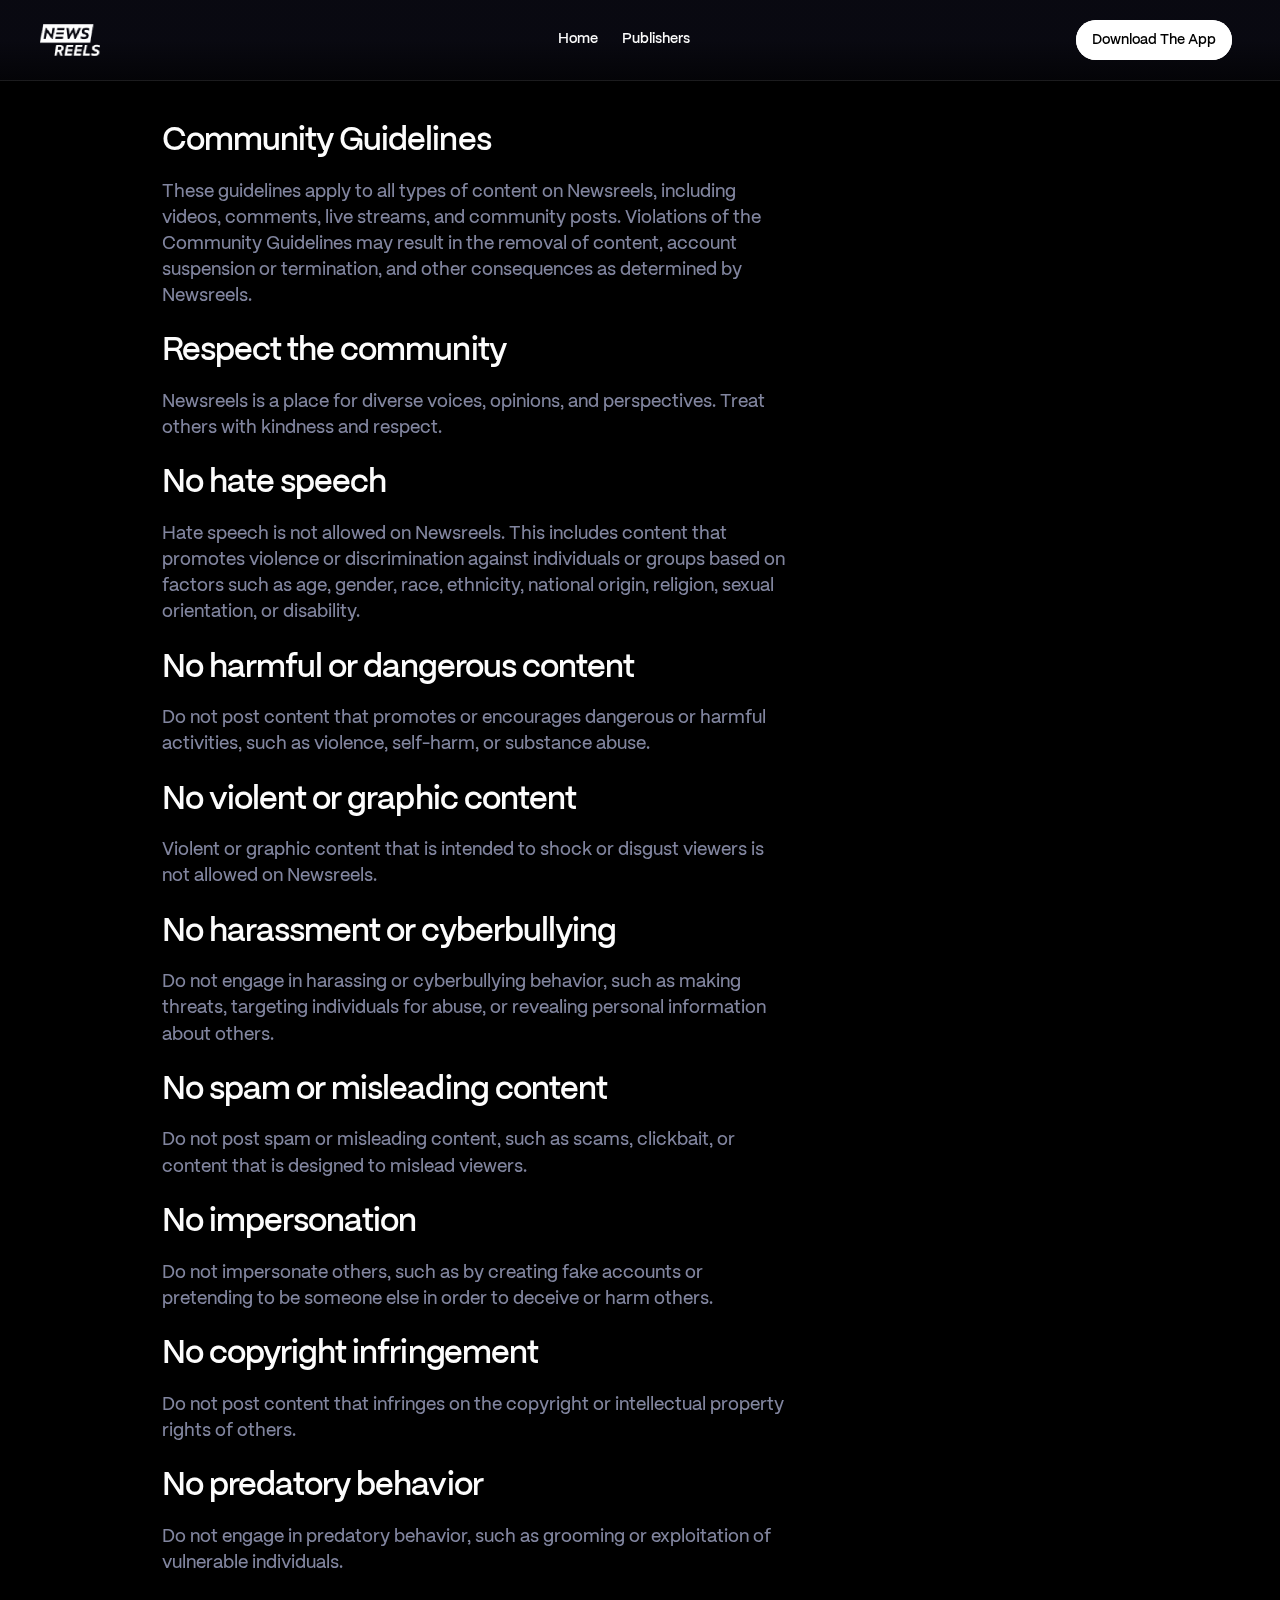
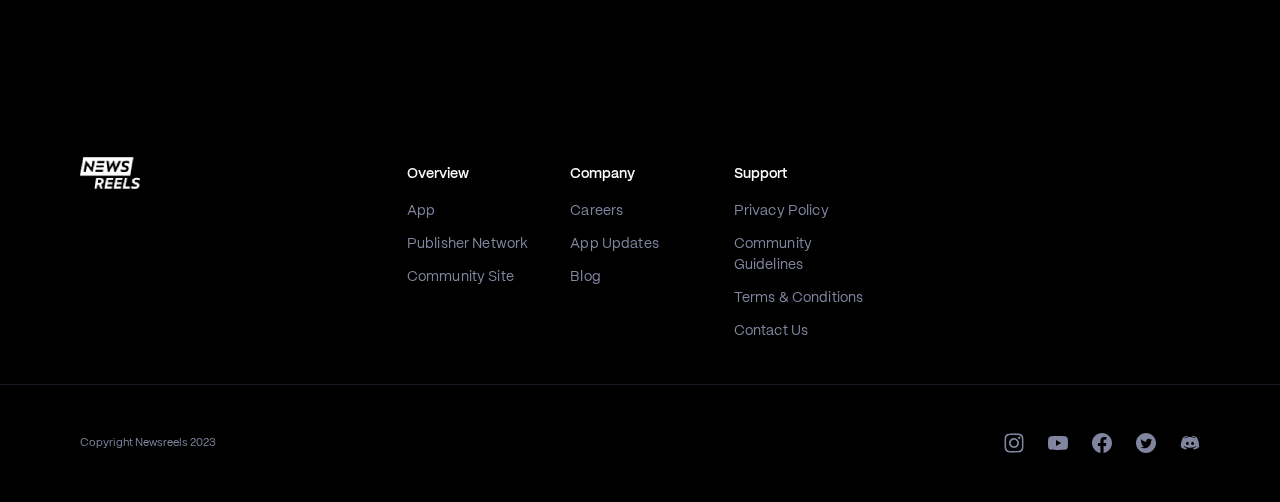
==== commit baaacde0: "remove studio links" ====
--- a/community-guidelines/index.html
+++ b/community-guidelines/index.html
@@ -95,10 +95,9 @@
                             <ul>
                                 <li> <a href="/">Home</a> </li>
                                 <li><a href="/publishers.html">Publishers</a> </li>
-                                <li><a href="/studio.html">Studio</a> </li>
                             </ul>
                             <ul>
-                                <li><a href="https://news.bullets.app/APWq/siteios"
+                                <li><a href="https://onelink.to/newsreels.app"
                                         class="downloadLink __5gJr1 __1HBn2 OVArd mlegb N3RCw">Download The
                                         App</a></li>
                             </ul>
@@ -109,12 +108,10 @@
                                     class="h6oHQ">Home</span></a></li>
                         <li><a href="/publishers.html" aria-current="page" tabindex="0" class="iCujW Xsi5x ASNs_"><span
                                     class="h6oHQ">Publishers</span></a></li>
-                        <li><a href="/studio.html" aria-current="page" tabindex="0" class="iCujW Xsi5x ASNs_"><span
-                                    class="h6oHQ">Studio</span></a></li>
                         <li>
                     </ul>
                     <ul class="Wi_HN">
-                        <li><a href="https://news.bullets.app/APWq/siteios"
+                        <li><a href="https://onelink.to/newsreels.app"
                                 class="downloadLink JPAgA __1HBn2 OVArd mlegb __30iHv pgyqc" target="_self"
                                 rel="noreferrer">Download The App</a></li>
                     </ul>
@@ -194,8 +191,6 @@
                                             class="dXD82 FCnI_">App</a></li>
                                     <li><a href="/publishers.html" aria-current="page" tabindex="0"
                                             class="dXD82 FCnI_">Publisher Network</a></li>
-                                    <li><a href="/studio.html" aria-current="page" tabindex="0"
-                                            class="dXD82 FCnI_">Studio</a></li>
 
                                     <li><a href="/soon.html" aria-current="page" tabindex="0"
                                             class="dXD82 FCnI_">Community Site</a></li>
@@ -217,49 +212,9 @@
                                                     class="dXD82 FCnI_">App</a></li>
                                             <li><a href="/publishers.html" aria-current="page" tabindex="-1"
                                                     class="dXD82 FCnI_">Publisher Network</a></li>
-                                            <li><a href="/studio.html" aria-current="page" tabindex="-1"
-                                                    class="dXD82 FCnI_">Studio</a></li>
 
                                             <li><a href="/soon.html" aria-current="page" tabindex="-1"
                                                     class="dXD82 FCnI_">Community Site</a></li>
-                                        </ul>
-                                    </div>
-                                </div>
-                            </div>
-                        </div>
-                        <div class="PYONF">
-                            <div class="__2nZtN"><a href="/studio.html" aria-current="false" class="bvBoQ OVArd">
-                                    NewsReels Studio</a>
-
-
-                                <ul>
-                                    <li><a href="/soon.html" aria-current="false" tabindex="0"
-                                            class="dXD82 FCnI_">Knowledge Base</a></li>
-                                    <li><a href="/soon.html" aria-current="false" tabindex="0"
-                                            class="dXD82 FCnI_">Customers</a></li>
-                                    <li><a href="/soon.html" aria-current="false" tabindex="0"
-                                            class="dXD82 FCnI_">Pricing</a></li>
-
-                                </ul>
-                            </div>
-                            <div class="_zEHW">
-                                <div class="hNFq9">
-                                    <label for="NewsReelsStudio" class="P8Ll_ bvBoQ OVArd"> NewsReels Studio<svg
-                                            viewBox="0 0 16 16" fill="none" class="IbGTM WfAdy">
-                                            <path fill-rule="evenodd" clip-rule="evenodd"
-                                                d="M8 11.5a.75.75 0 0 1-.53-.22l-5.5-5.5a.75.75 0 0 1 1.06-1.06L8 9.69l4.97-4.97a.75.75 0 1 1 1.06 1.06l-5.5 5.5a.75.75 0 0 1-.53.22Z"
-                                                fill="#fff"></path>
-                                        </svg></label>
-                                    <input type="checkbox" class="hide targetInput" id="NewsReelsStudio">
-                                    <div class="__0PEQU ilEyH" style="height: 0px;">
-                                        <ul>
-                                            <li><a href="/soon.html" aria-current="false" tabindex="-1"
-                                                    class="dXD82 FCnI_">Knowledge Base</a></li>
-                                            <li><a href="/soon.html" aria-current="false" tabindex="-1"
-                                                    class="dXD82 FCnI_">Customers</a></li>
-                                            <li><a href="/soon.html" aria-current="false" tabindex="-1"
-                                                    class="dXD82 FCnI_">Pricing</a></li>
-
                                         </ul>
                                     </div>
                                 </div>
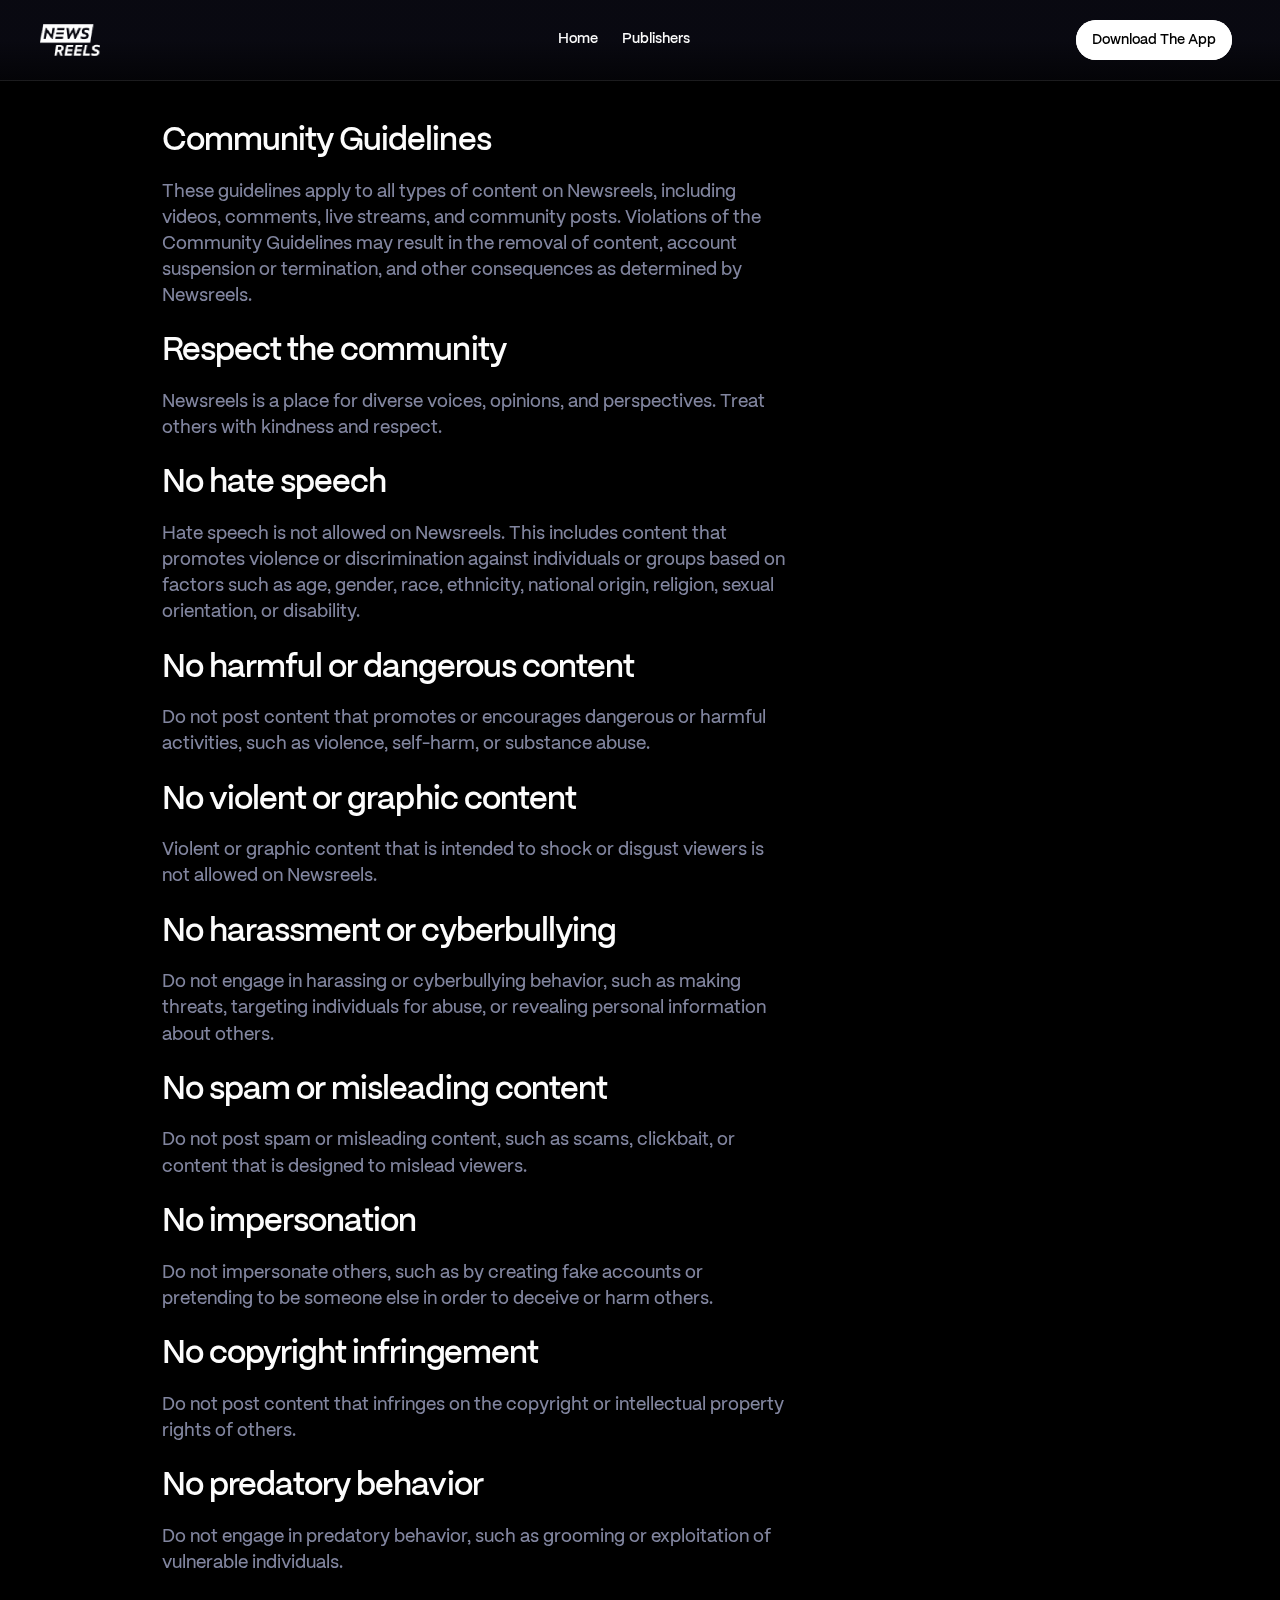
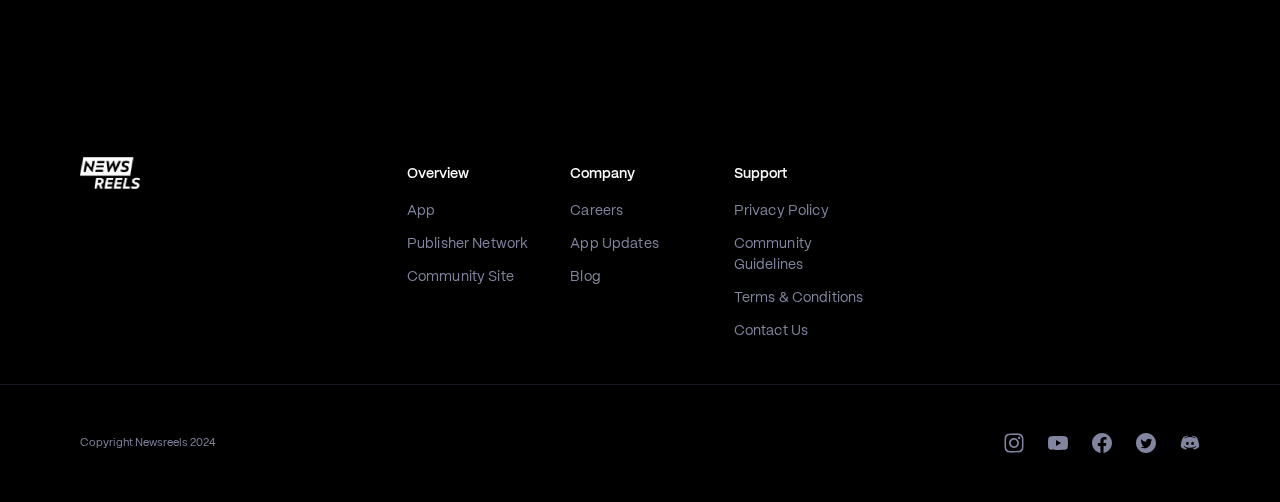
==== commit ddf6d190: "copyright" ====
--- a/community-guidelines/index.html
+++ b/community-guidelines/index.html
@@ -310,7 +310,7 @@
                 <div class="HwVQo rZjqm">
                     <div class="__8eNs1">
                         <div class="Snu6n">
-                            <div class="__008cp VgSON"> Copyright Newsreels 2023 </div>
+                            <div class="__008cp VgSON"> Copyright Newsreels 2024 </div>
                         </div>
                     </div>
                     <div class="aA_by"><a target="_blank" href="https://www.instagram.com/newsreels.india"><svg
